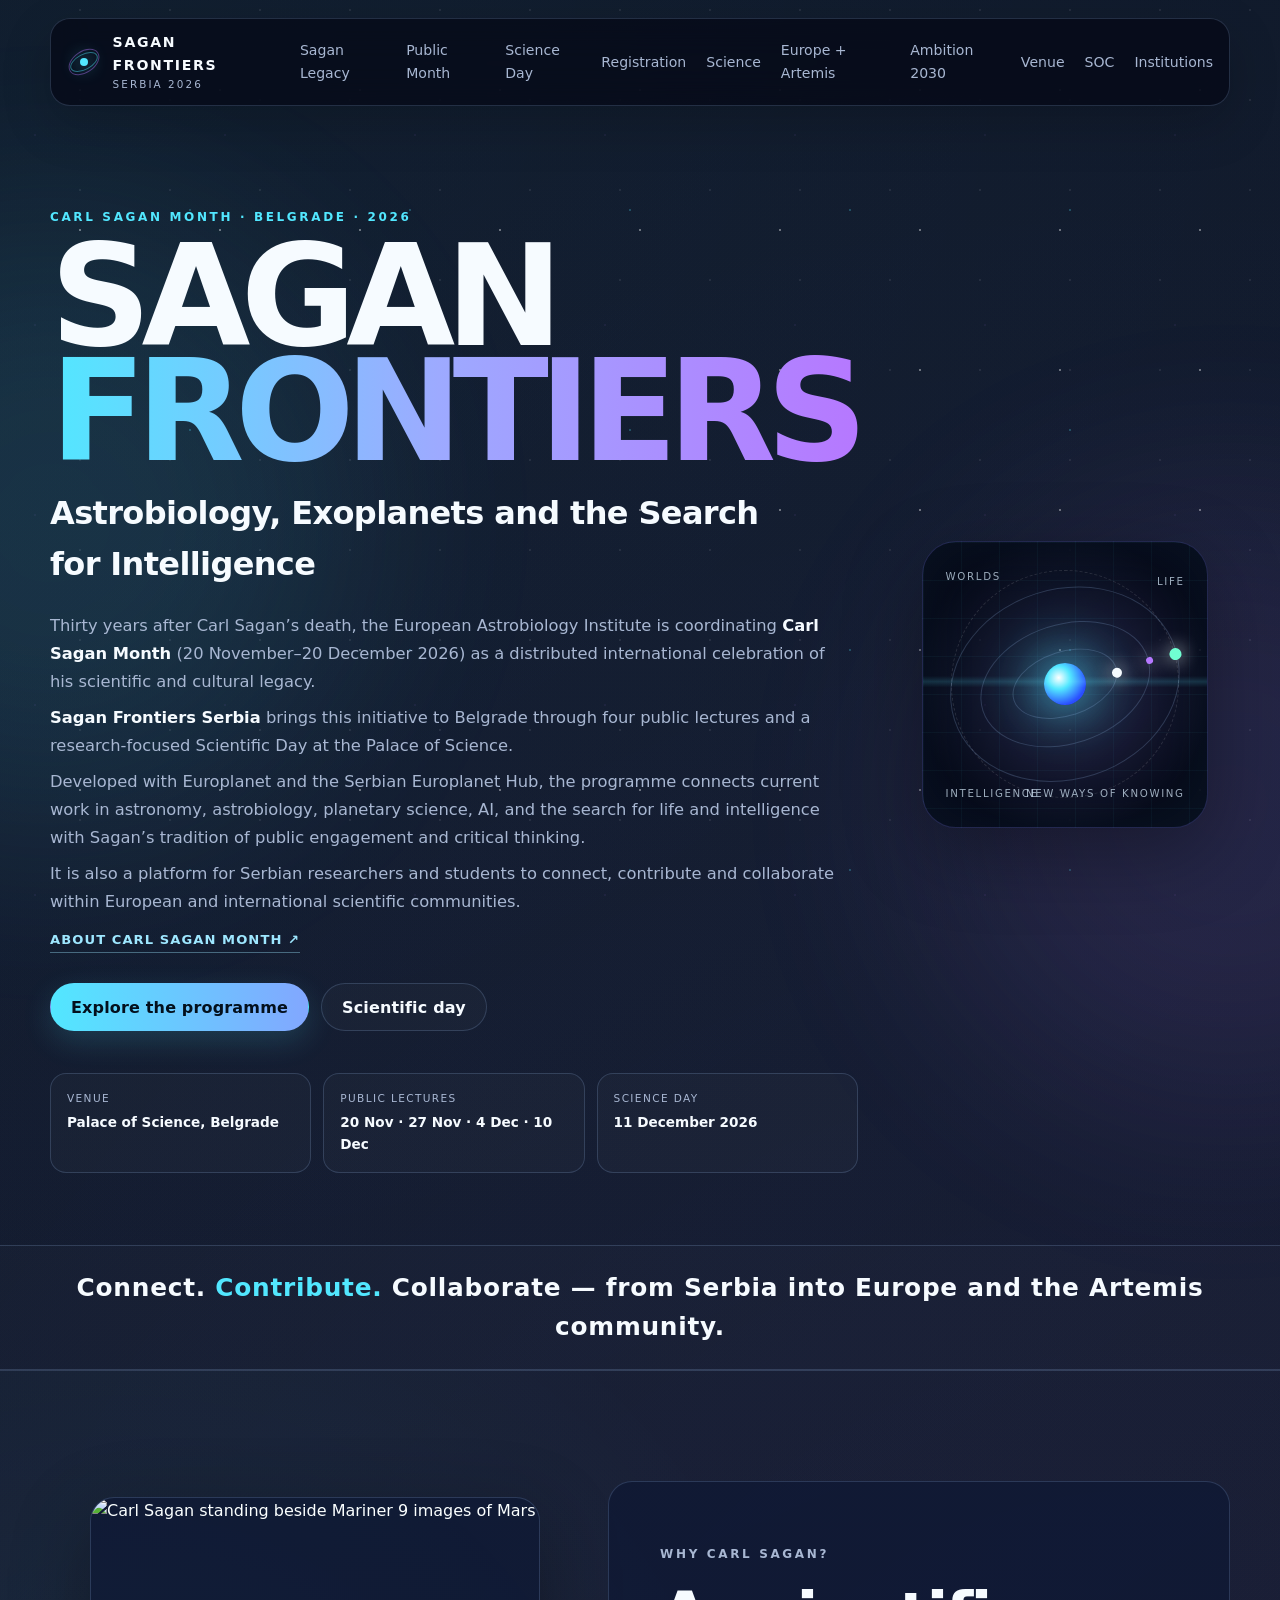
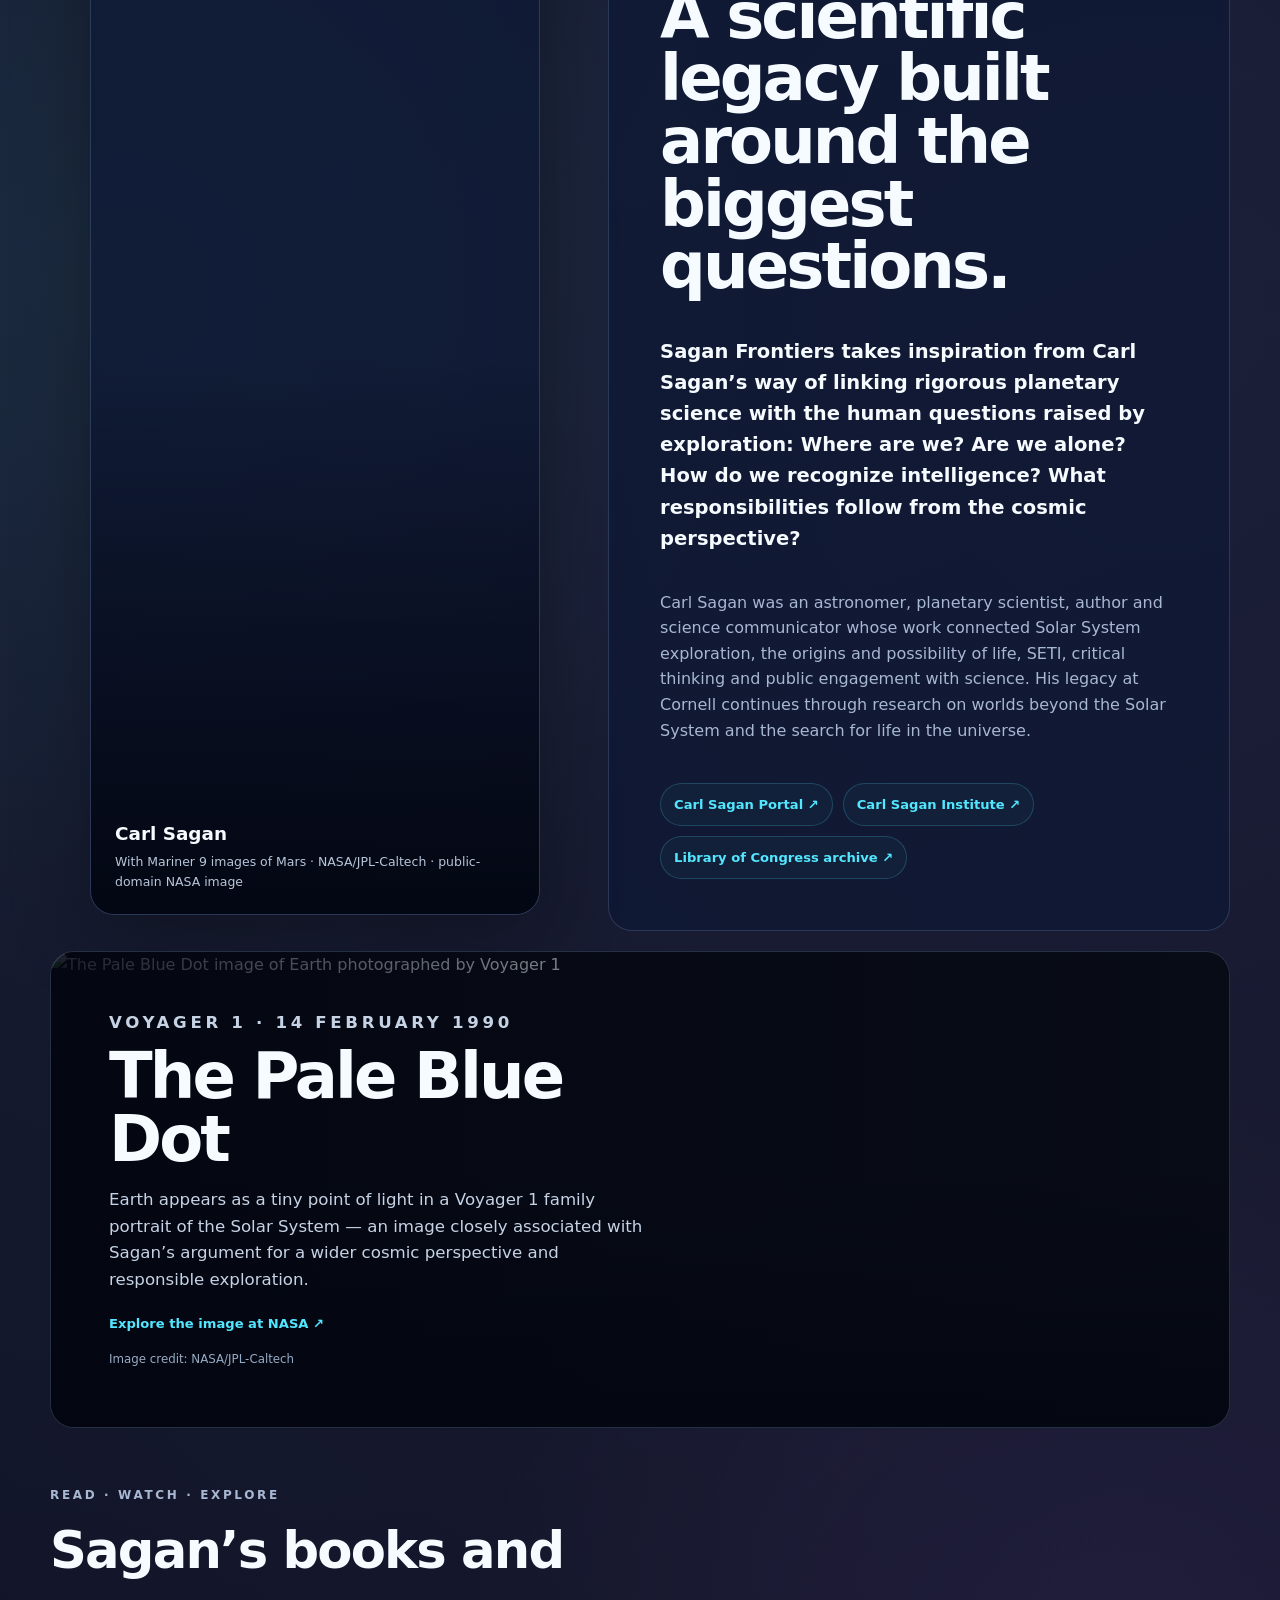
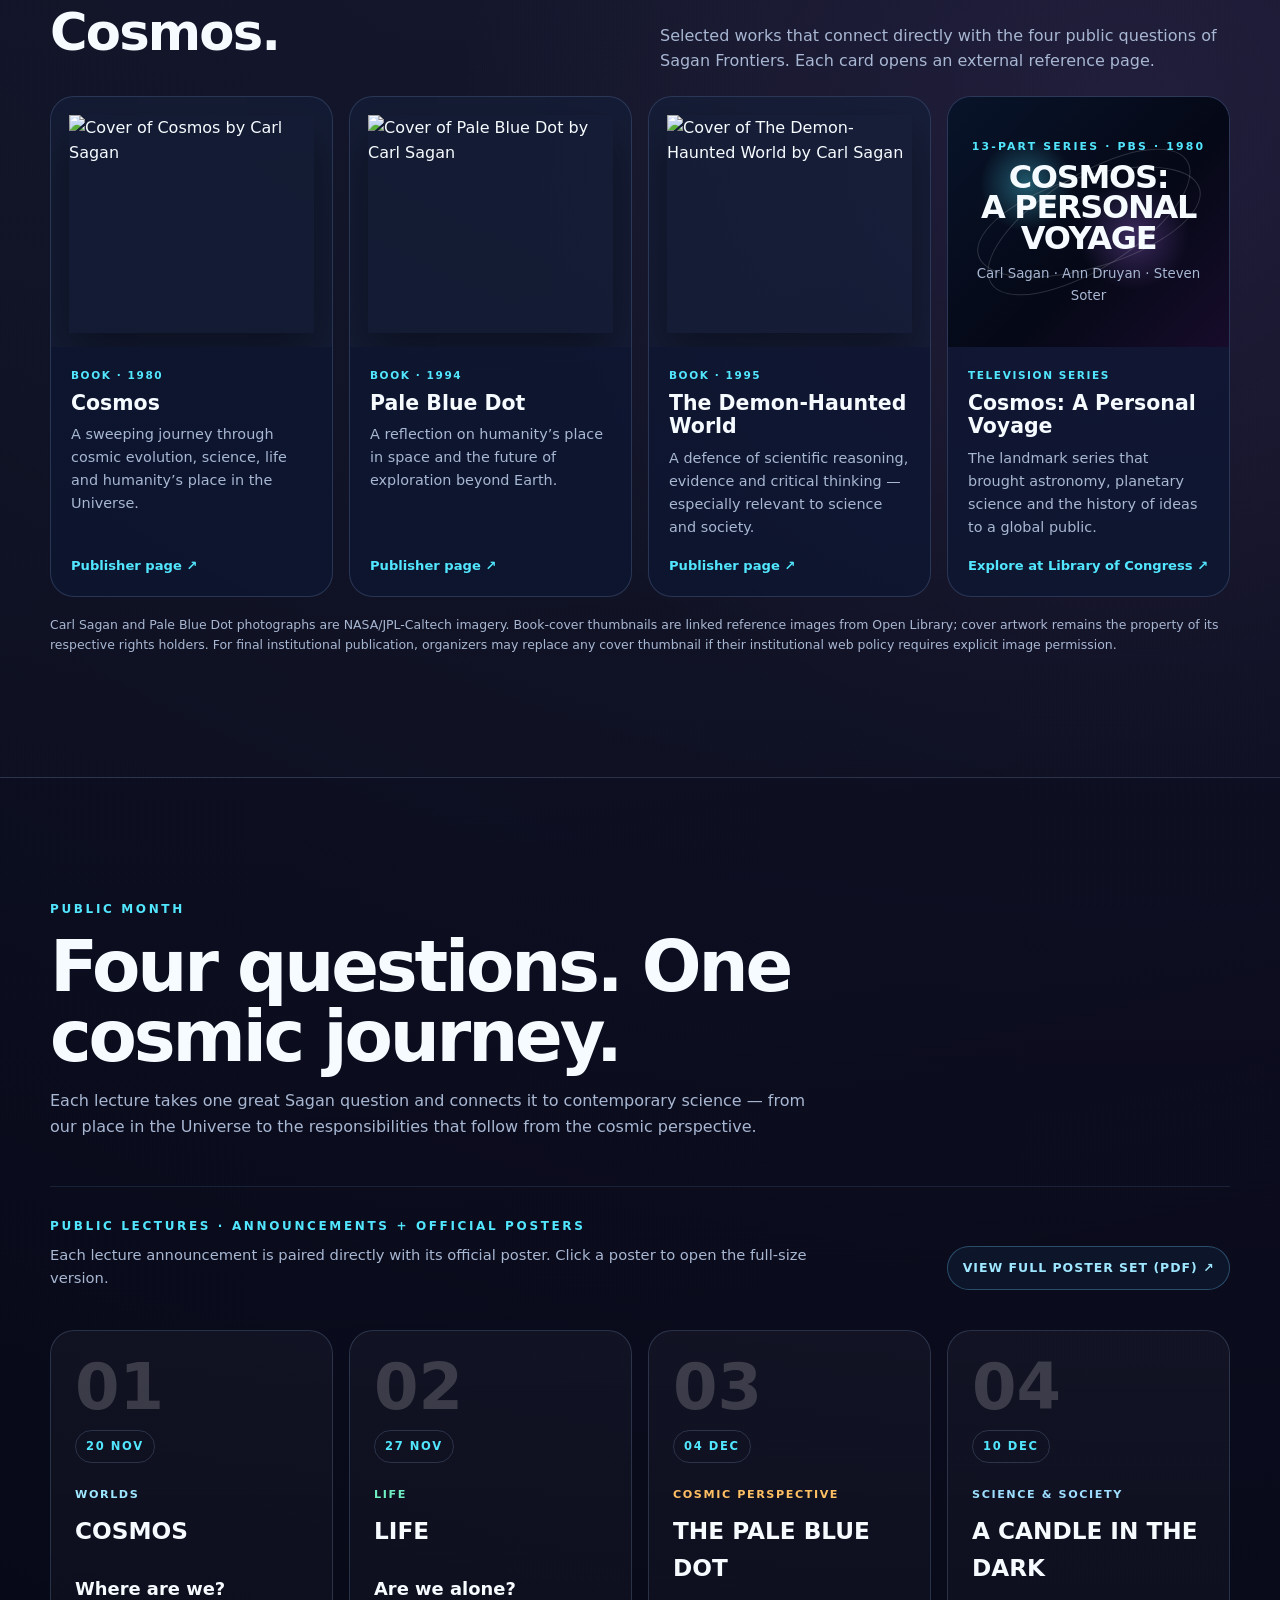
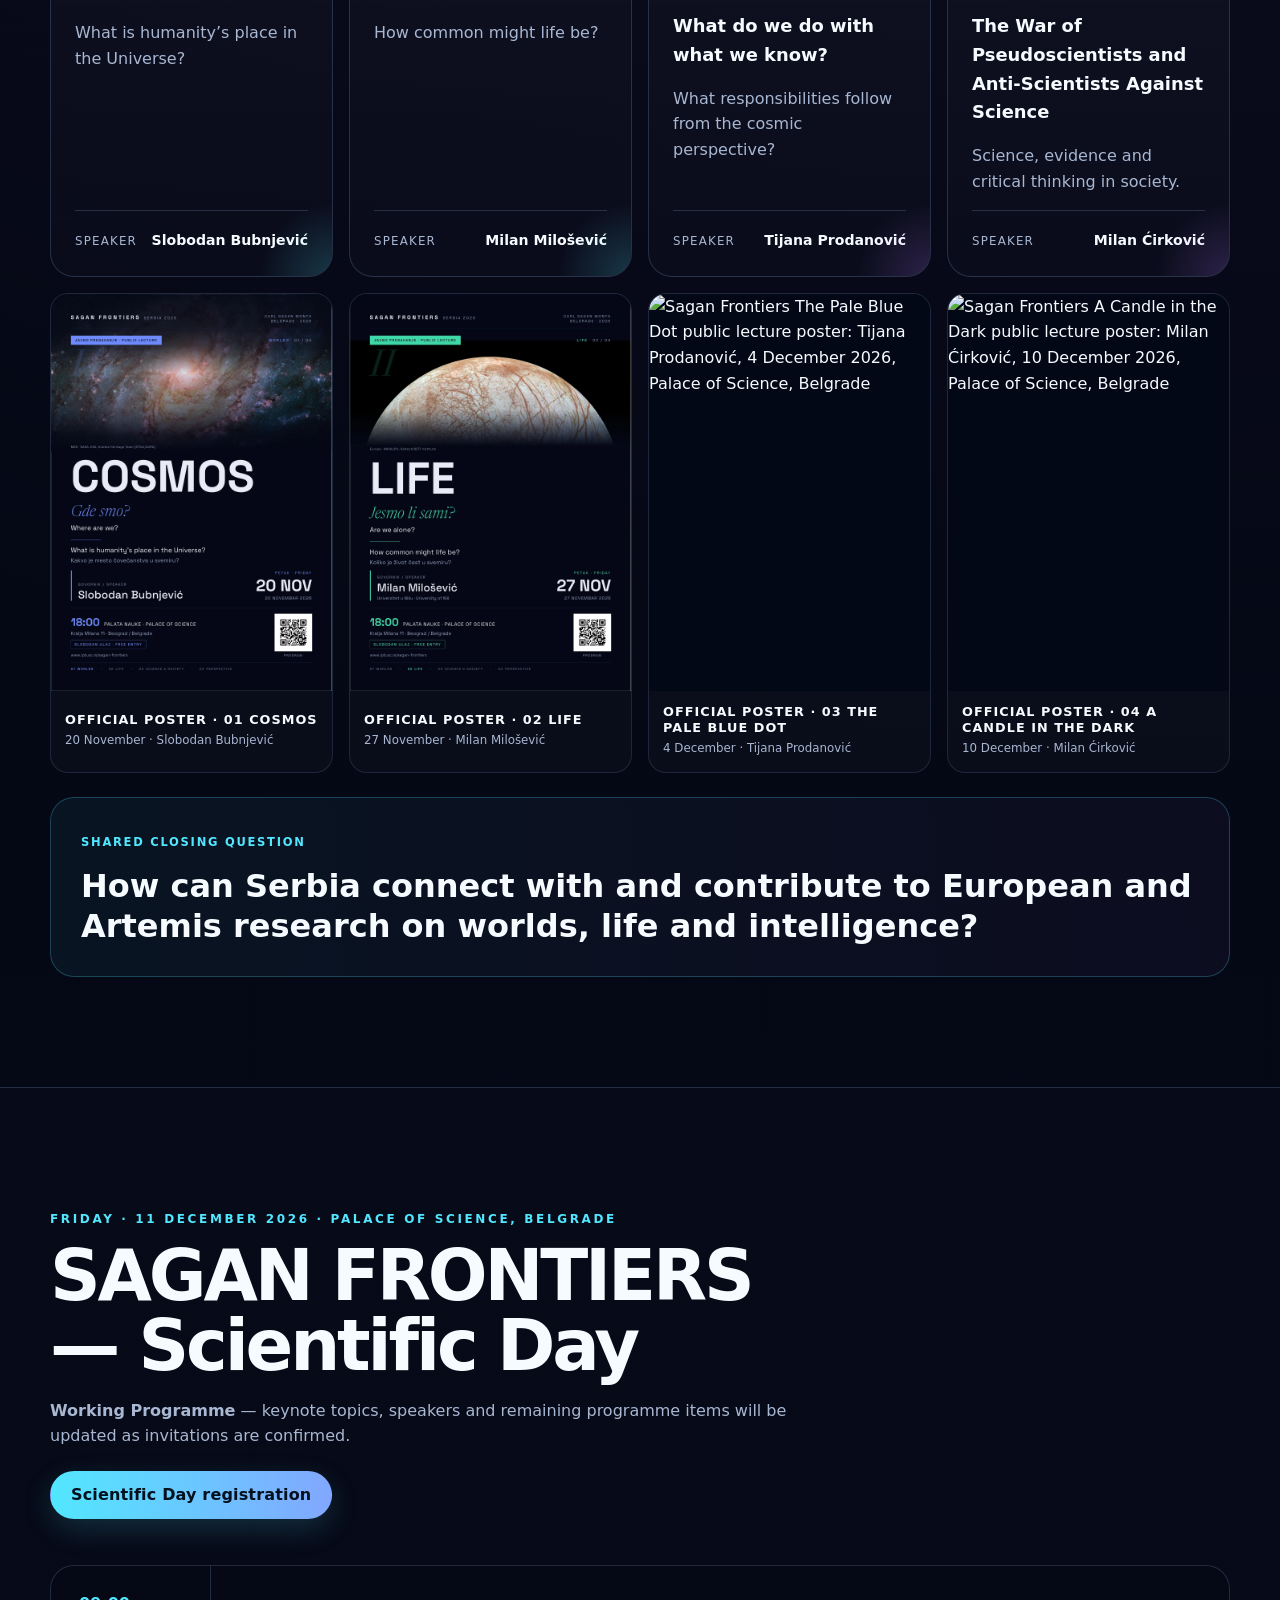
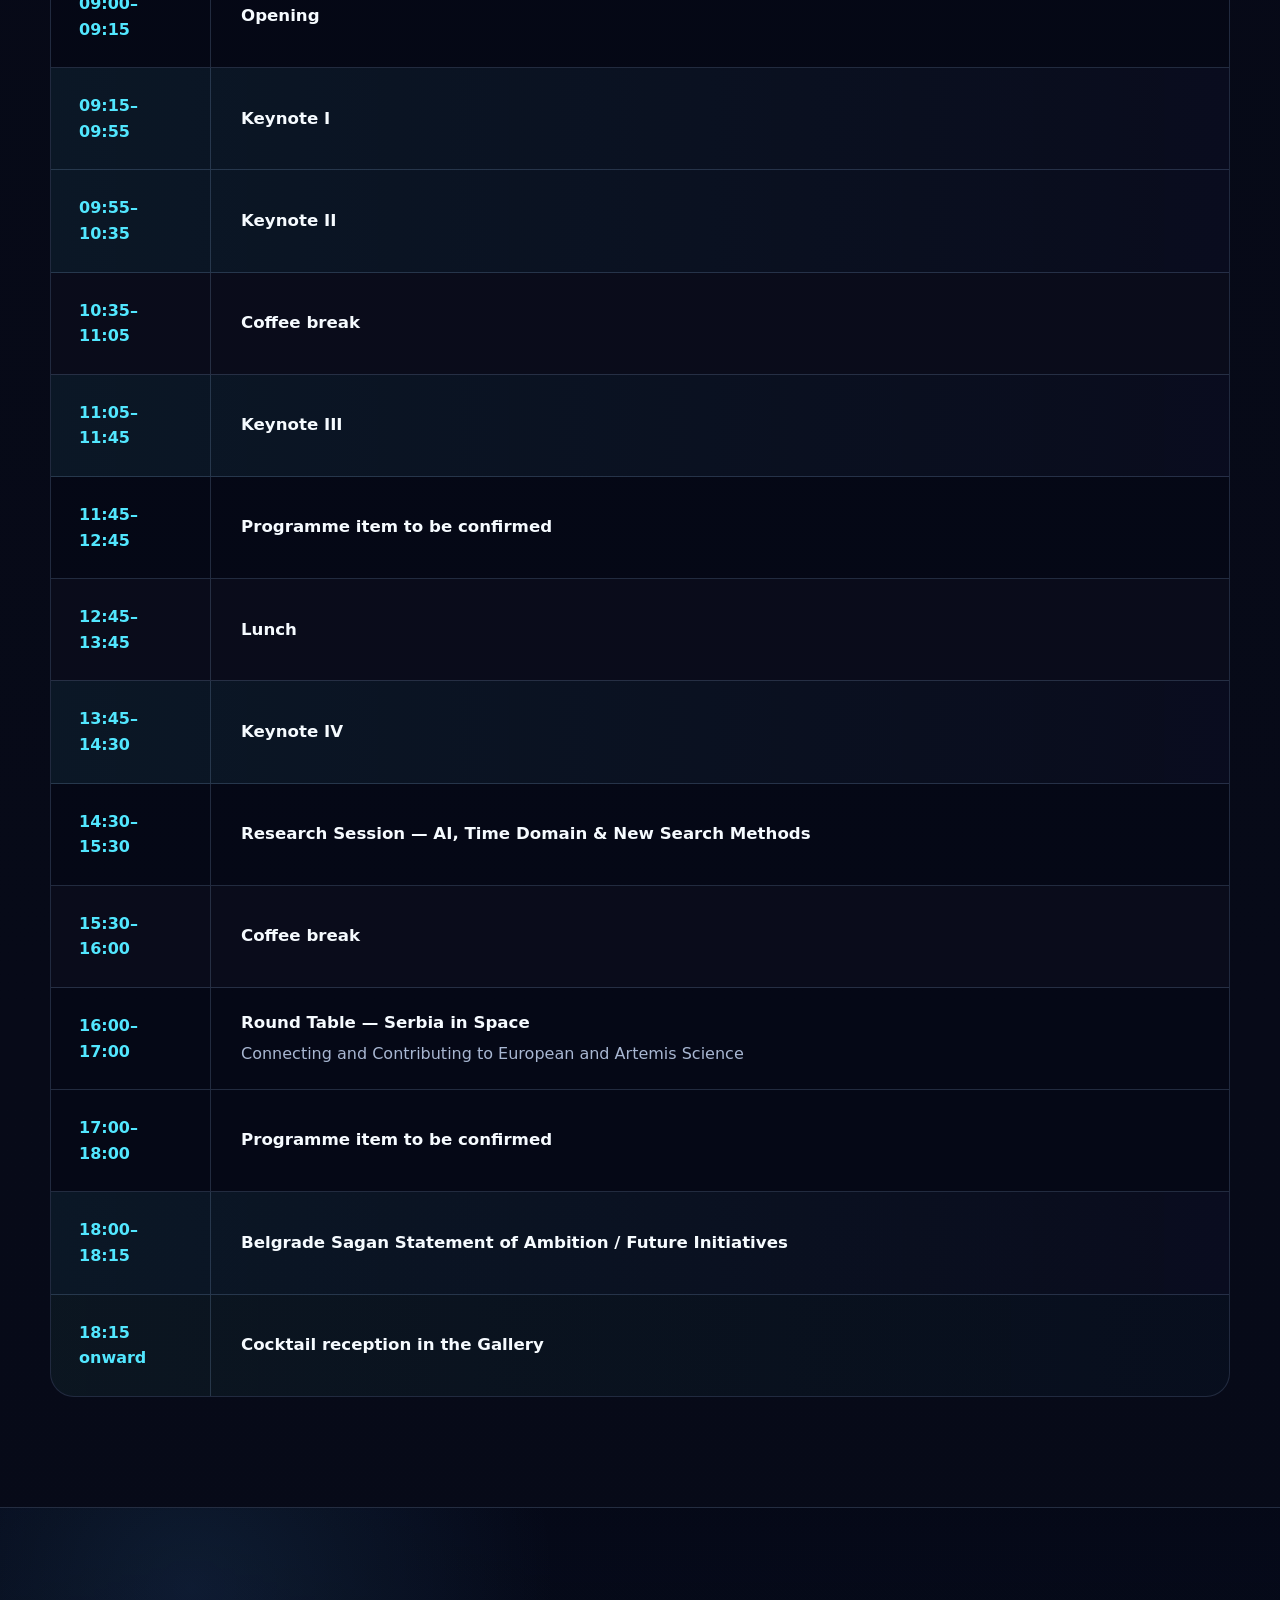
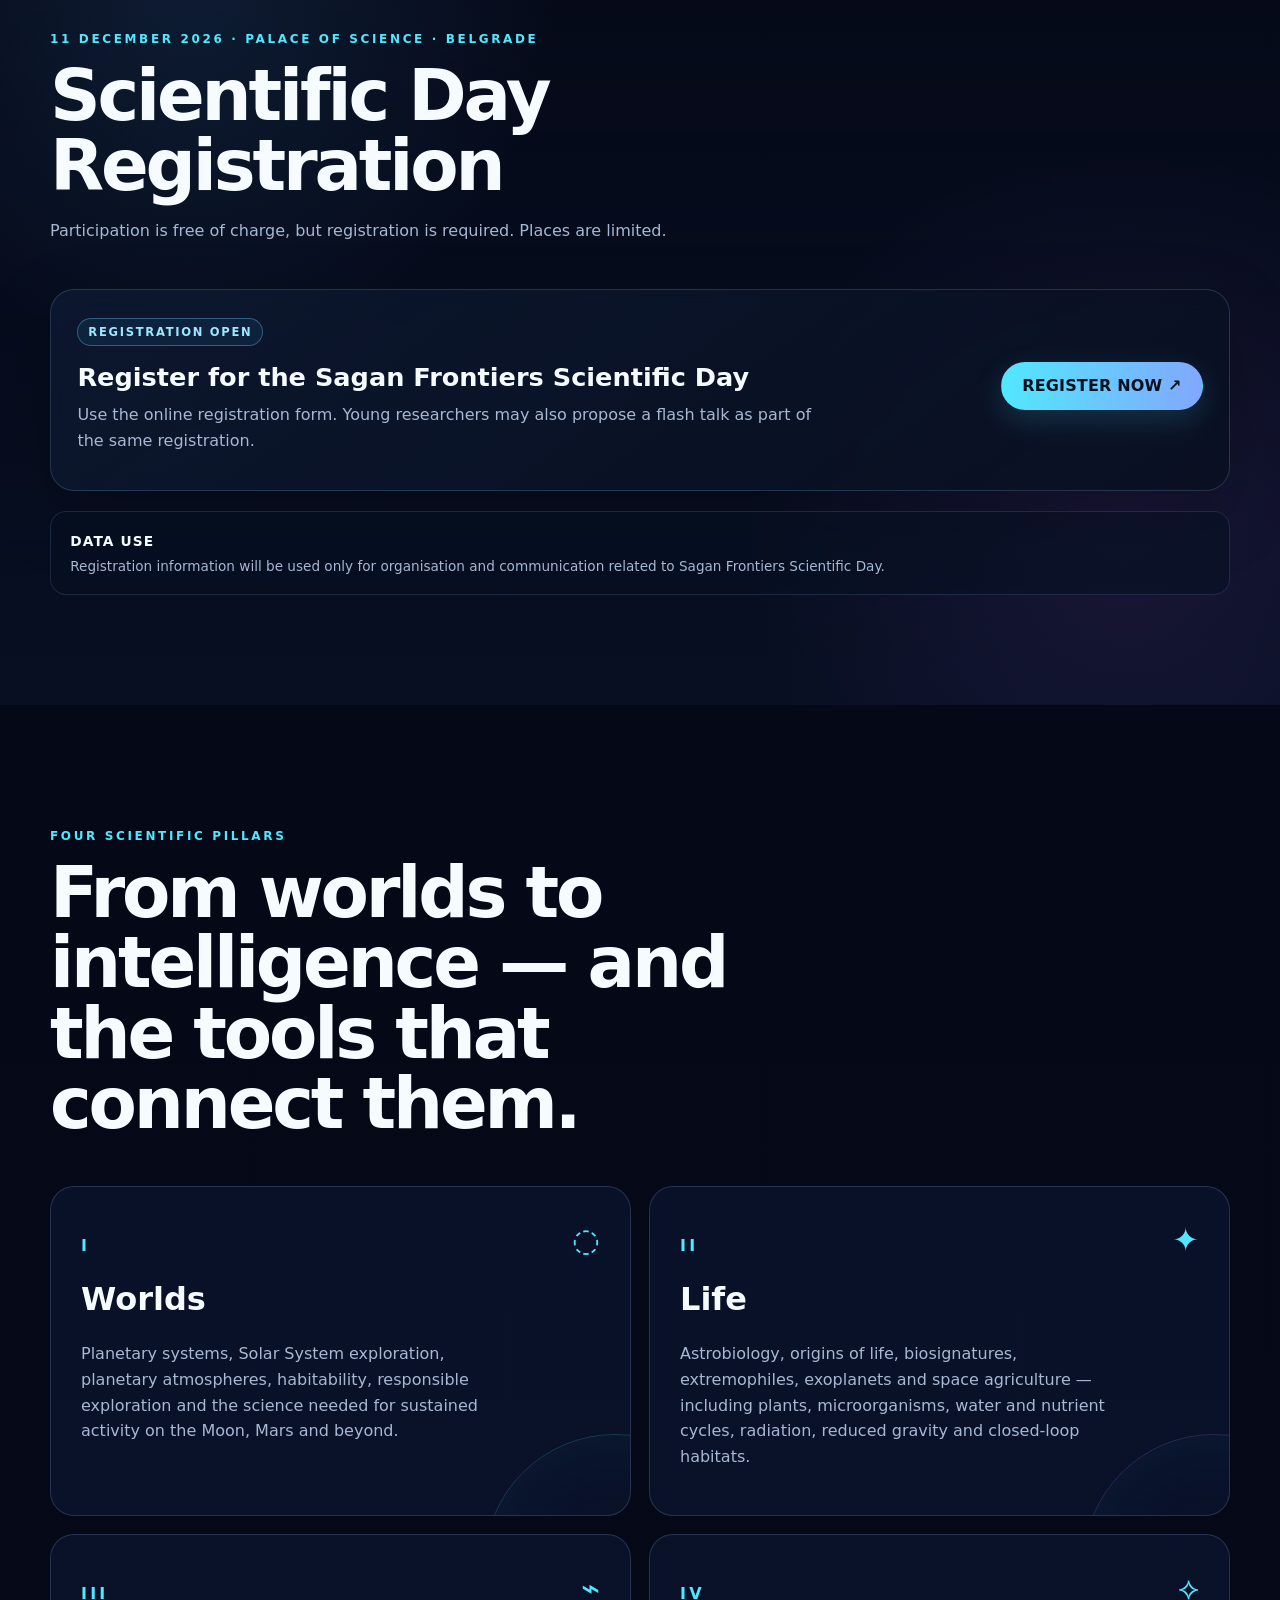
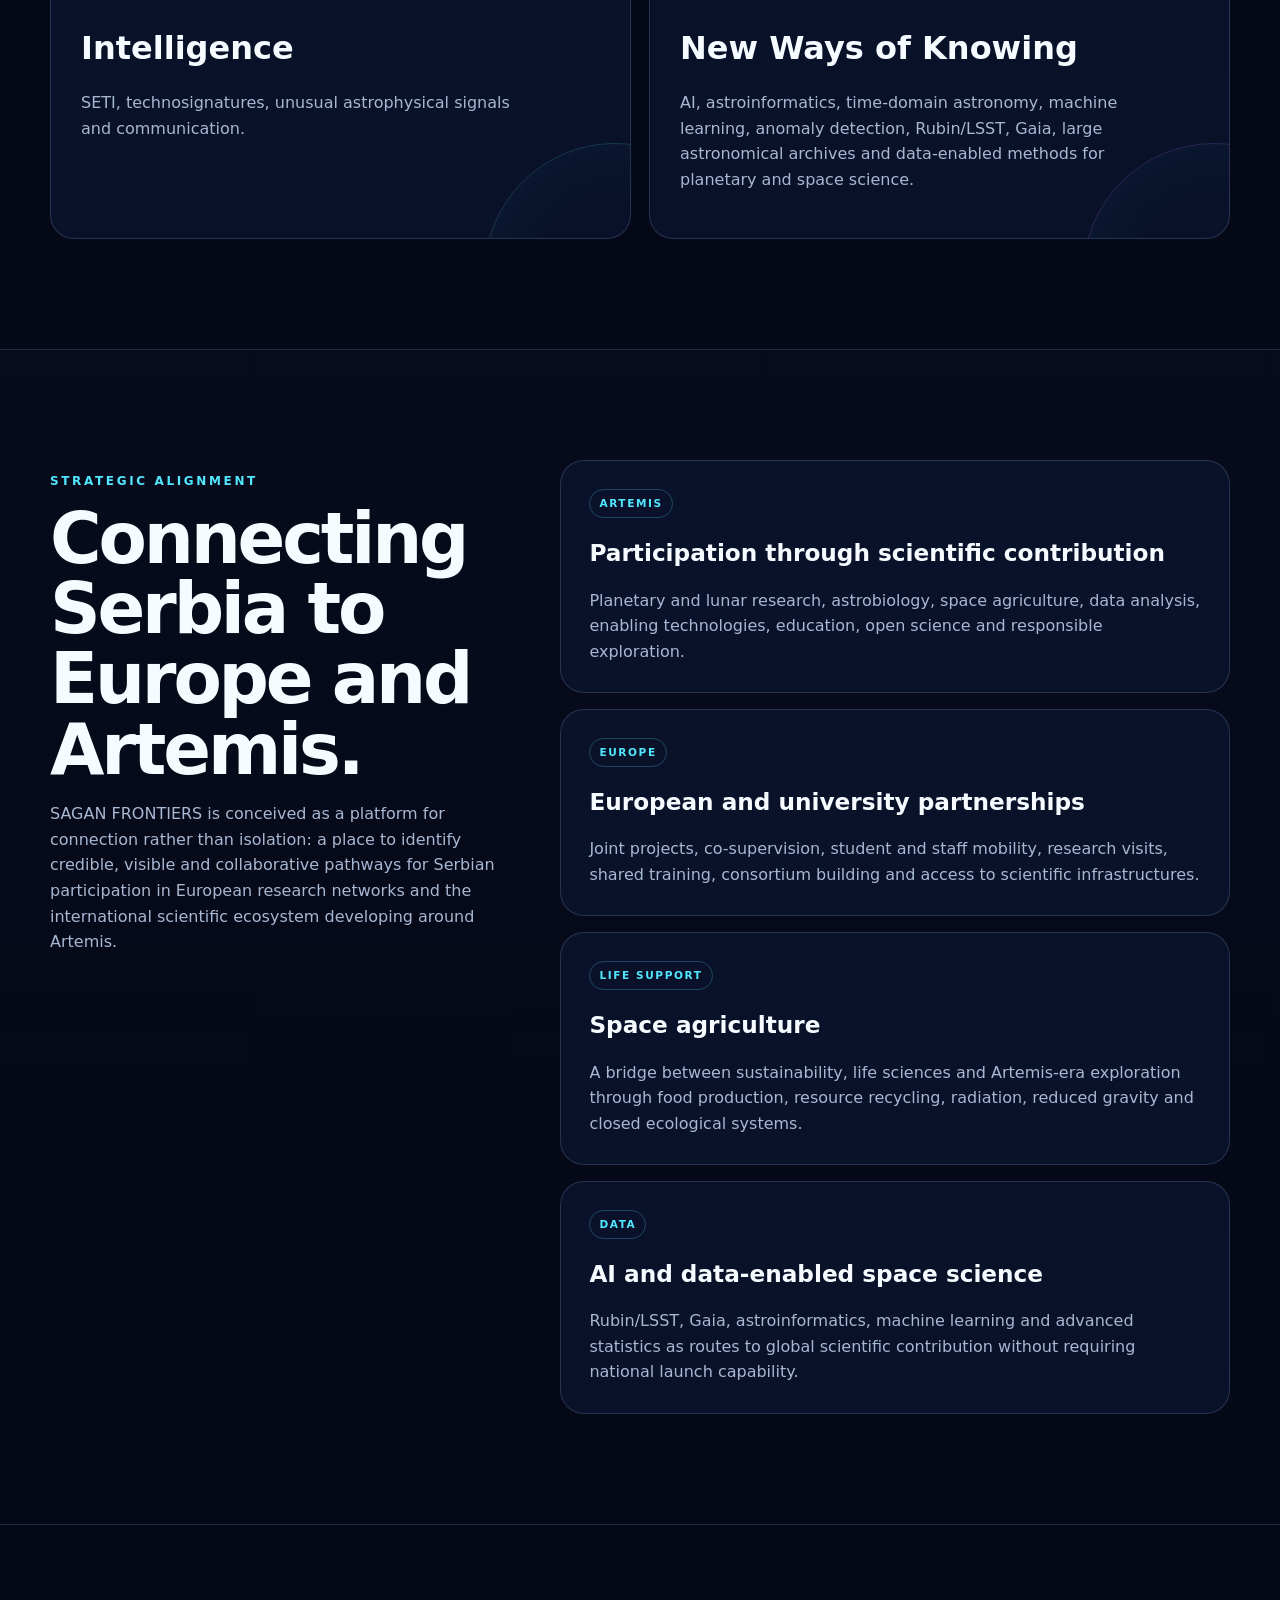
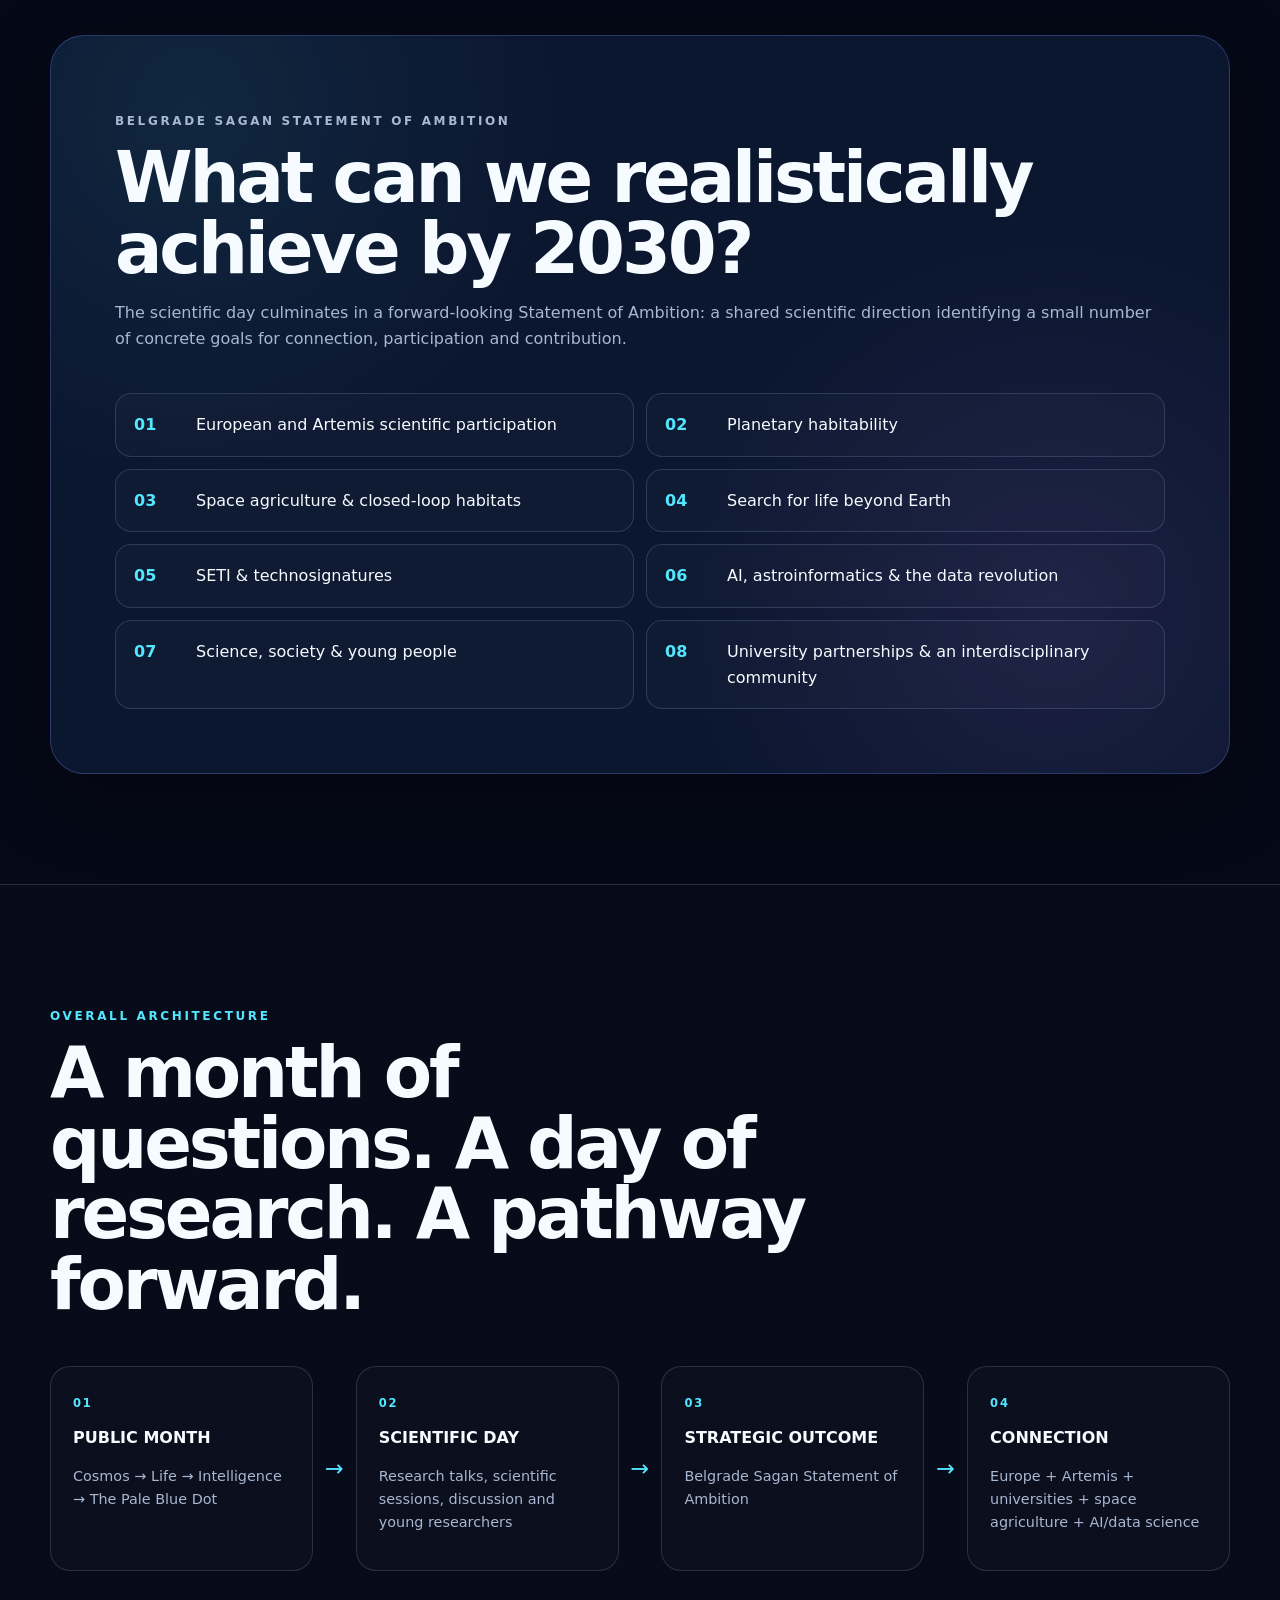
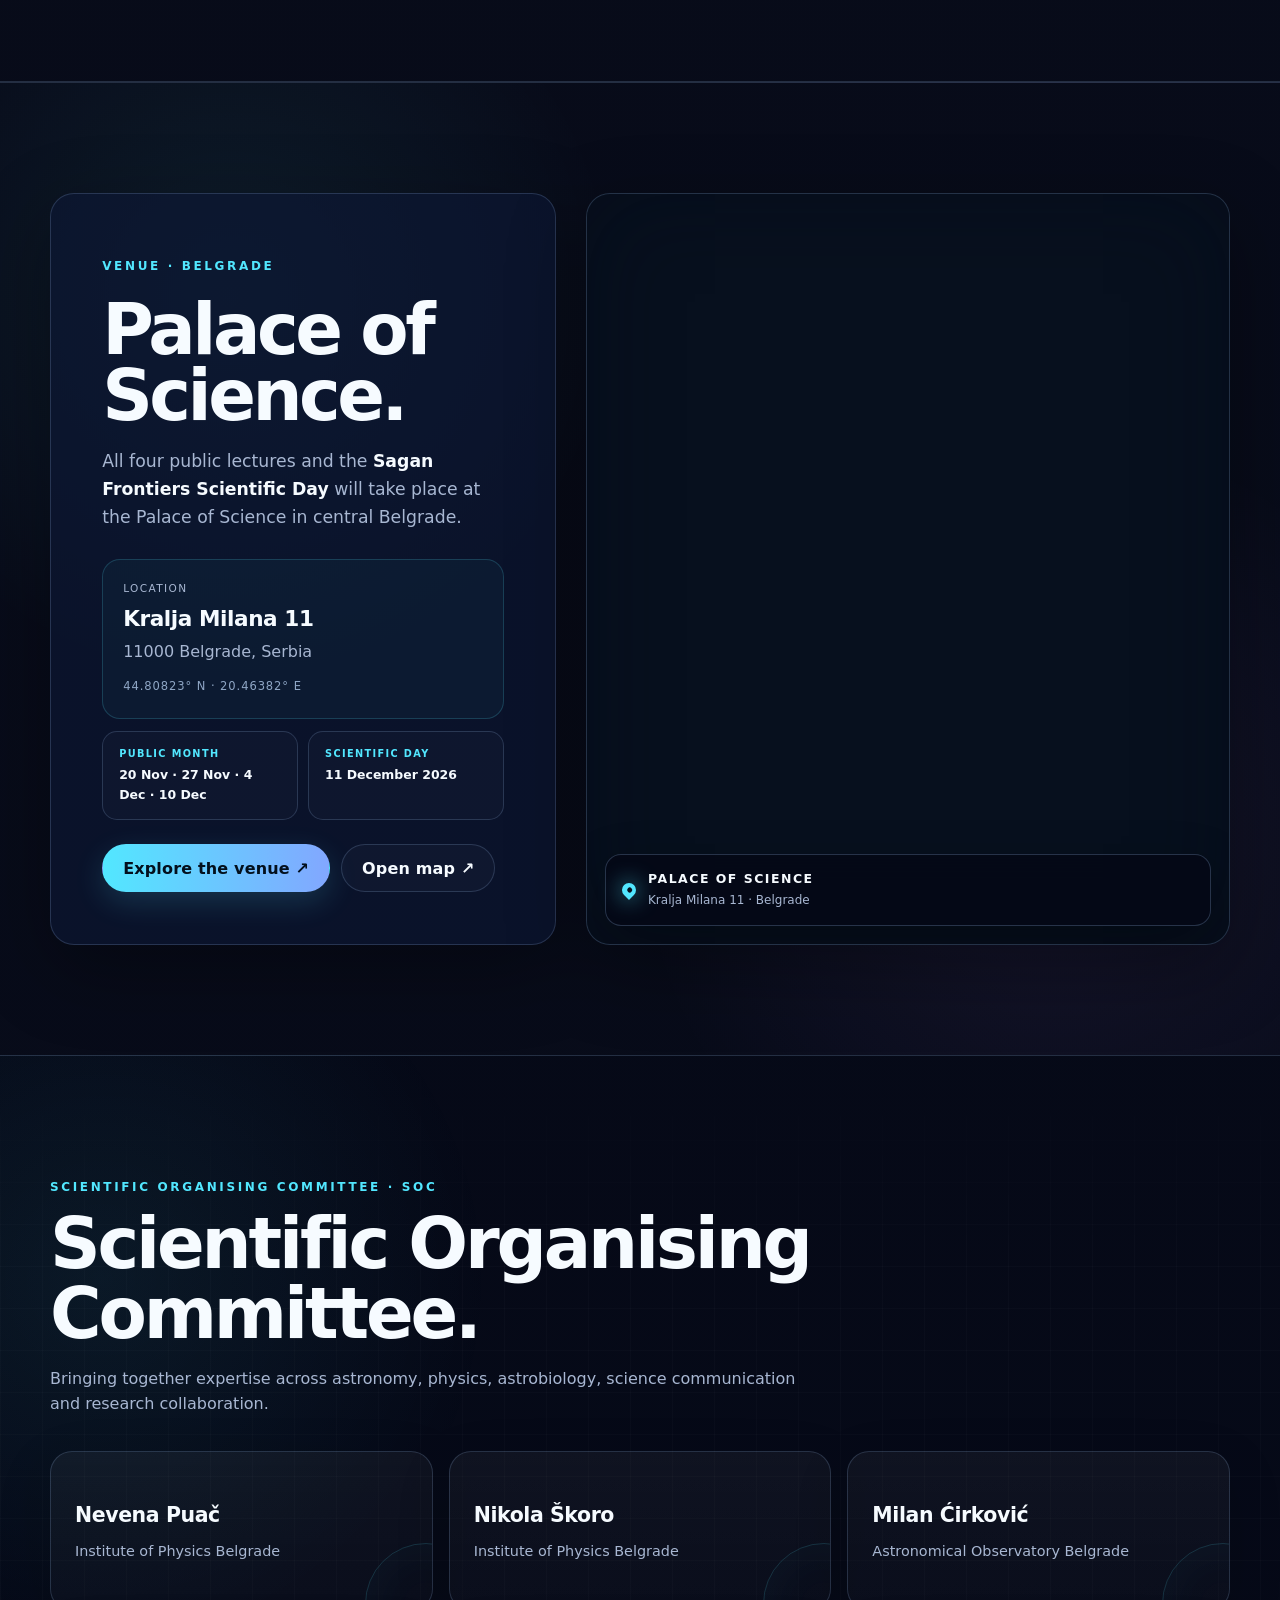
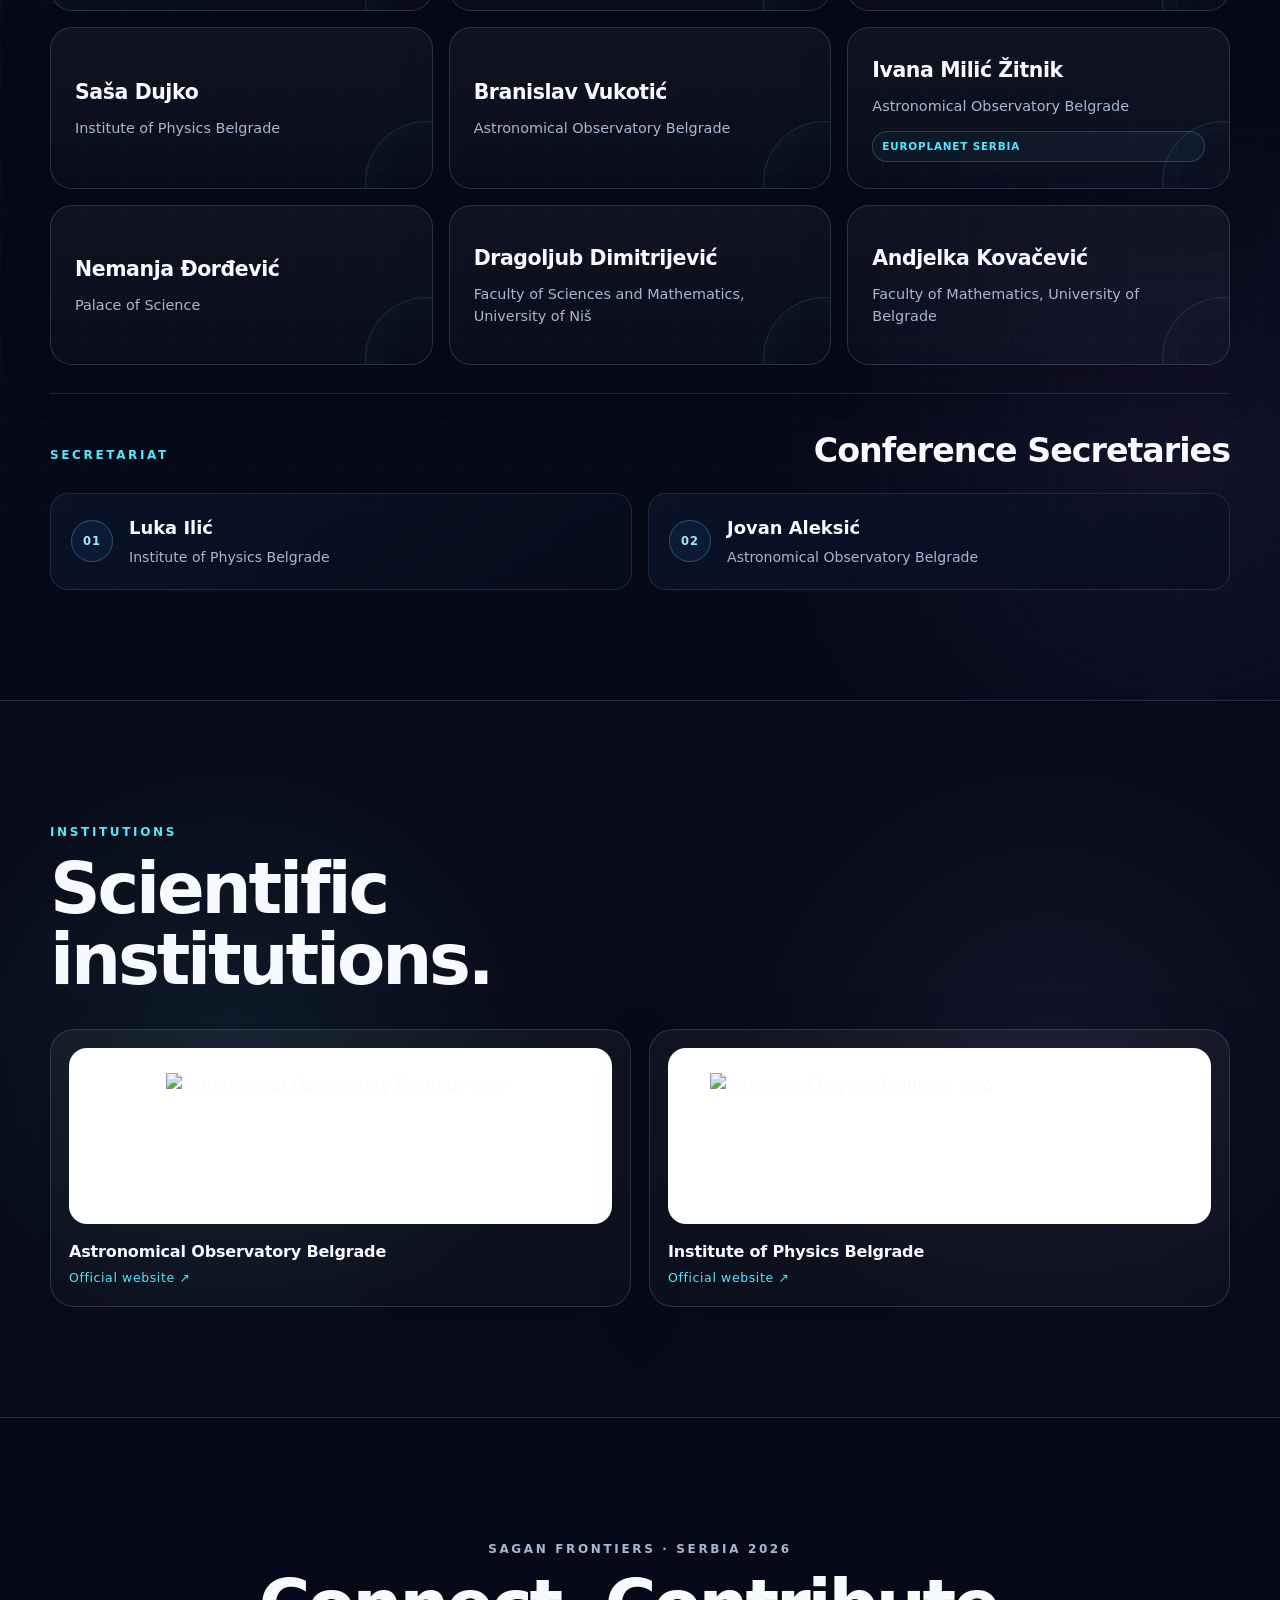
==== index.html @ aca78088 "Add files via upload" ====
<!DOCTYPE html>
<html lang="en">
<head>
  <meta charset="UTF-8" />
  <meta name="viewport" content="width=device-width, initial-scale=1.0" />
  <meta name="description" content="Sagan Frontiers — Serbia 2026. Astrobiology, Exoplanets and the Search for Intelligence. Public lecture series and scientific forum in Belgrade." />
  <meta name="theme-color" content="#050816" />
  <title>Sagan Frontiers | Serbia 2026</title>
  <link rel="stylesheet" href="styles.css">
</head>
<body>
  <div class="starfield" aria-hidden="true"></div>
  <div class="aurora aurora-a" aria-hidden="true"></div>
  <div class="aurora aurora-b" aria-hidden="true"></div>

  <header class="site-header" id="top">
    <a class="brand" href="#top" aria-label="Sagan Frontiers home">
      <span class="brand-mark" aria-hidden="true">
        <span class="orbit orbit-1"></span>
        <span class="orbit orbit-2"></span>
        <span class="planet"></span>
      </span>
      <span>
        <strong>SAGAN FRONTIERS</strong>
        <small>SERBIA 2026</small>
      </span>
    </a>

    <button class="nav-toggle" aria-expanded="false" aria-controls="site-nav" aria-label="Toggle navigation">
      <span></span><span></span><span></span>
    </button>

    <nav class="site-nav" id="site-nav" aria-label="Primary navigation">
      <a href="#legacy">Sagan Legacy</a>
      <a href="#programme">Public Month</a>
      <a href="#science-day">Science Day</a>
      <a href="#registration">Registration</a>
      <a href="#pillars">Science</a>
      <a href="#alignment">Europe + Artemis</a>
      <a href="#statement">Ambition 2030</a>
      <a href="#venue">Venue</a>
      <a href="#soc">SOC</a>
      <a href="#institutions">Institutions</a>
    </nav>
  </header>

  <main>
    <section class="hero section-shell">
      <div class="hero-copy reveal">
        <p class="eyebrow">CARL SAGAN MONTH · BELGRADE · 2026</p>
        <h1>
          <span>SAGAN</span>
          <span class="gradient-text">FRONTIERS</span>
        </h1>
        <p class="hero-subtitle">Astrobiology, Exoplanets and the Search for Intelligence</p>
        <div class="hero-intro hero-intro-expanded">
          <p>Thirty years after Carl Sagan’s death, the European Astrobiology Institute is coordinating <strong>Carl Sagan Month</strong> (20 November–20 December 2026) as a distributed international celebration of his scientific and cultural legacy.</p>
          <p><strong>Sagan Frontiers Serbia</strong> brings this initiative to Belgrade through four public lectures and a research-focused Scientific Day at the Palace of Science.</p>
          <p>Developed with Europlanet and the Serbian Europlanet Hub, the programme connects current work in astronomy, astrobiology, planetary science, AI, and the search for life and intelligence with Sagan’s tradition of public engagement and critical thinking.</p>
          <p>It is also a platform for Serbian researchers and students to connect, contribute and collaborate within European and international scientific communities.</p>
          <a class="hero-context-link" href="https://astrobiology.com/2026/07/07/carl-sagan-month-call-for-participation/" target="_blank" rel="noopener noreferrer">About Carl Sagan Month ↗</a>
        </div>

        <div class="hero-actions">
          <a class="button button-primary" href="#programme">Explore the programme</a>
          <a class="button button-secondary" href="#science-day">Scientific day</a>
        </div>

        <div class="hero-meta" aria-label="Event details">
          <div><span class="meta-label">Venue</span><strong><a href="#venue">Palace of Science, Belgrade</a></strong></div>
          <div><span class="meta-label">Public lectures</span><strong>20 Nov · 27 Nov · 4 Dec · 10 Dec</strong></div>
          <div><span class="meta-label">Science Day</span><strong>11 December 2026</strong></div>
        </div>
      </div>

      <div class="hero-visual reveal" aria-hidden="true">
        <div class="cosmos-card">
          <div class="sun"></div>
          <div class="system-orbit orbit-a"><span class="orbiter orbiter-a"></span></div>
          <div class="system-orbit orbit-b"><span class="orbiter orbiter-b"></span></div>
          <div class="system-orbit orbit-c"><span class="orbiter orbiter-c"></span></div>
          <div class="scanline"></div>
          <div class="cosmos-data data-a">WORLDS</div>
          <div class="cosmos-data data-b">LIFE</div>
          <div class="cosmos-data data-c">INTELLIGENCE</div>
          <div class="cosmos-data data-d">NEW WAYS OF KNOWING</div>
        </div>
      </div>
    </section>

    <section class="manifesto-band" aria-label="Core message">
      <p>Connect. <span>Contribute.</span> Collaborate — from Serbia into Europe and the Artemis community.</p>
    </section>



    <section class="legacy section" id="legacy" aria-labelledby="legacy-title">
      <div class="section-shell">
        <div class="legacy-intro">
          <figure class="sagan-portrait-card reveal">
            <img src="https://upload.wikimedia.org/wikipedia/commons/7/7a/P-13734B_Carl_Sagan.jpg" alt="Carl Sagan standing beside Mariner 9 images of Mars" loading="lazy" />
            <figcaption class="portrait-caption">
              <strong>Carl Sagan</strong>
              <span>With Mariner 9 images of Mars · NASA/JPL-Caltech · public-domain NASA image</span>
            </figcaption>
          </figure>

          <div class="legacy-copy-card reveal">
            <p class="eyebrow">WHY CARL SAGAN?</p>
            <h2 id="legacy-title">A scientific legacy built around the biggest questions.</h2>
            <p class="legacy-lead">Sagan Frontiers takes inspiration from Carl Sagan’s way of linking rigorous planetary science with the human questions raised by exploration: Where are we? Are we alone? How do we recognize intelligence? What responsibilities follow from the cosmic perspective?</p>
            <p>Carl Sagan was an astronomer, planetary scientist, author and science communicator whose work connected Solar System exploration, the origins and possibility of life, SETI, critical thinking and public engagement with science. His legacy at Cornell continues through research on worlds beyond the Solar System and the search for life in the universe.</p>
            <div class="legacy-links" aria-label="Carl Sagan resources">
              <a href="https://carlsagan.com/" target="_blank" rel="noopener noreferrer">Carl Sagan Portal ↗</a>
              <a href="https://carlsaganinstitute.cornell.edu/" target="_blank" rel="noopener noreferrer">Carl Sagan Institute ↗</a>
              <a href="https://findingaids.loc.gov/repositories/19/resources/5583" target="_blank" rel="noopener noreferrer">Library of Congress archive ↗</a>
            </div>
          </div>
        </div>

        <a class="pbd-card reveal" href="https://science.nasa.gov/mission/voyager/voyager-1s-pale-blue-dot/" target="_blank" rel="noopener noreferrer" aria-label="Explore NASA's Pale Blue Dot page">
          <img src="https://assets.science.nasa.gov/dynamicimage/assets/science/psd/photojournal/pia/pia23/pia23645/PIA23645.jpg?crop=faces%2Cfocalpoint&amp;fit=clip&amp;h=1400&amp;w=1600" alt="The Pale Blue Dot image of Earth photographed by Voyager 1" loading="lazy" />
          <div class="pbd-content">
            <p class="eyebrow">VOYAGER 1 · 14 FEBRUARY 1990</p>
            <h3>The Pale Blue Dot</h3>
            <p>Earth appears as a tiny point of light in a Voyager 1 family portrait of the Solar System — an image closely associated with Sagan’s argument for a wider cosmic perspective and responsible exploration.</p>
            <span class="card-link">Explore the image at NASA ↗</span>
            <span class="pbd-credit">Image credit: NASA/JPL-Caltech</span>
          </div>
        </a>

        <div class="legacy-library">
          <div class="legacy-library-head reveal">
            <div>
              <p class="eyebrow">READ · WATCH · EXPLORE</p>
              <h3>Sagan’s books and Cosmos.</h3>
            </div>
            <p>Selected works that connect directly with the four public questions of Sagan Frontiers. Each card opens an external reference page.</p>
          </div>

          <div class="resource-grid">
            <article class="resource-card reveal">
              <div class="book-art"><img src="https://covers.openlibrary.org/b/isbn/9780345539434-L.jpg" alt="Cover of Cosmos by Carl Sagan" loading="lazy" /></div>
              <div class="resource-body">
                <span class="resource-type">BOOK · 1980</span>
                <h4>Cosmos</h4>
                <p>A sweeping journey through cosmic evolution, science, life and humanity’s place in the Universe.</p>
                <a class="card-link" href="https://www.penguinrandomhouse.com/books/159730/cosmos-by-carl-sagan/9780307800985/" target="_blank" rel="noopener noreferrer">Publisher page ↗</a>
              </div>
            </article>

            <article class="resource-card reveal">
              <div class="book-art"><img src="https://covers.openlibrary.org/b/isbn/9780345376596-L.jpg" alt="Cover of Pale Blue Dot by Carl Sagan" loading="lazy" /></div>
              <div class="resource-body">
                <span class="resource-type">BOOK · 1994</span>
                <h4>Pale Blue Dot</h4>
                <p>A reflection on humanity’s place in space and the future of exploration beyond Earth.</p>
                <a class="card-link" href="https://www.penguinrandomhouse.com/books/159735/pale-blue-dot-by-carl-sagan/" target="_blank" rel="noopener noreferrer">Publisher page ↗</a>
              </div>
            </article>

            <article class="resource-card reveal">
              <div class="book-art"><img src="https://covers.openlibrary.org/b/isbn/9780345409461-L.jpg" alt="Cover of The Demon-Haunted World by Carl Sagan" loading="lazy" /></div>
              <div class="resource-body">
                <span class="resource-type">BOOK · 1995</span>
                <h4>The Demon-Haunted World</h4>
                <p>A defence of scientific reasoning, evidence and critical thinking — especially relevant to science and society.</p>
                <a class="card-link" href="https://www.penguinrandomhouse.com/books/159731/the-demon-haunted-world-by-carl-sagan/" target="_blank" rel="noopener noreferrer">Publisher page ↗</a>
              </div>
            </article>

            <article class="resource-card reveal">
              <div class="series-art" aria-hidden="true">
                <div class="series-title">
                  <span>13-PART SERIES · PBS · 1980</span>
                  <strong>COSMOS:<br>A PERSONAL VOYAGE</strong>
                  <small>Carl Sagan · Ann Druyan · Steven Soter</small>
                </div>
              </div>
              <div class="resource-body">
                <span class="resource-type">TELEVISION SERIES</span>
                <h4>Cosmos: A Personal Voyage</h4>
                <p>The landmark series that brought astronomy, planetary science and the history of ideas to a global public.</p>
                <a class="card-link" href="https://www.loc.gov/item/cosmos000052/" target="_blank" rel="noopener noreferrer">Explore at Library of Congress ↗</a>
              </div>
            </article>
          </div>

          <p class="rights-note reveal">Carl Sagan and Pale Blue Dot photographs are NASA/JPL-Caltech imagery. Book-cover thumbnails are linked reference images from Open Library; cover artwork remains the property of its respective rights holders. For final institutional publication, organizers may replace any cover thumbnail if their institutional web policy requires explicit image permission.</p>
        </div>
      </div>
    </section>


    <section class="section-shell section" id="programme">
      <div class="section-heading reveal">
        <p class="eyebrow">PUBLIC MONTH</p>
        <h2>Four questions. One cosmic journey.</h2>
        <p>Each lecture takes one great Sagan question and connects it to contemporary science — from our place in the Universe to the responsibilities that follow from the cosmic perspective.</p>
      </div>

      <div class="public-lecture-pairing-head reveal">
        <div>
          <p class="eyebrow">PUBLIC LECTURES · ANNOUNCEMENTS + OFFICIAL POSTERS</p>
          <p>Each lecture announcement is paired directly with its official poster. Click a poster to open the full-size version.</p>
        </div>
        <a class="poster-download" href="assets/posters/Sagan_Frontiers_Public_Lectures_2026.pdf" target="_blank" rel="noopener noreferrer">View full poster set (PDF) ↗</a>
      </div>

      <div class="public-lecture-rows" aria-label="Public lecture announcements and official posters">
        <div class="lecture-announcement-row" aria-label="Public lecture announcements">
          <article class="lecture-card reveal">
            <span class="lecture-no">01</span>
            <p class="date-chip">20 NOV</p>
            <p class="lecture-track">WORLDS</p>
            <h3>COSMOS</h3>
            <p class="question">Where are we?</p>
            <p>What is humanity’s place in the Universe?</p>
            <div class="card-footer"><span>Speaker</span><strong>Slobodan Bubnjević</strong></div>
          </article>

          <article class="lecture-card reveal">
            <span class="lecture-no">02</span>
            <p class="date-chip">27 NOV</p>
            <p class="lecture-track">LIFE</p>
            <h3>LIFE</h3>
            <p class="question">Are we alone?</p>
            <p>How common might life be?</p>
            <div class="card-footer"><span>Speaker</span><strong>Milan Milošević</strong></div>
          </article>

          <article class="lecture-card reveal">
            <span class="lecture-no">03</span>
            <p class="date-chip">04 DEC</p>
            <p class="lecture-track">COSMIC PERSPECTIVE</p>
            <h3>THE PALE BLUE DOT</h3>
            <p class="question">What do we do with what we know?</p>
            <p>What responsibilities follow from the cosmic perspective?</p>
            <div class="card-footer"><span>Speaker</span><strong>Tijana Prodanović</strong></div>
          </article>

          <article class="lecture-card reveal">
            <span class="lecture-no">04</span>
            <p class="date-chip">10 DEC</p>
            <p class="lecture-track">SCIENCE &amp; SOCIETY</p>
            <h3>A CANDLE IN THE DARK</h3>
            <p class="question">The War of Pseudoscientists and Anti-Scientists Against Science</p>
            <p>Science, evidence and critical thinking in society.</p>
            <div class="card-footer"><span>Speaker</span><strong>Milan Ćirković</strong></div>
          </article>
        </div>

        <div class="lecture-poster-row" aria-label="Official public lecture posters">
          <a class="poster-card paired-poster reveal" href="assets/posters/01-cosmos.webp" target="_blank" rel="noopener noreferrer" aria-label="Open COSMOS public lecture poster">
            <img src="assets/posters/01-cosmos.webp" alt="Sagan Frontiers COSMOS public lecture poster: Slobodan Bubnjević, 20 November 2026, Palace of Science, Belgrade" loading="lazy" />
            <span><strong>OFFICIAL POSTER · 01 COSMOS</strong><small>20 November · Slobodan Bubnjević</small></span>
          </a>

          <a class="poster-card paired-poster reveal" href="assets/posters/02-life.webp" target="_blank" rel="noopener noreferrer" aria-label="Open LIFE public lecture poster">
            <img src="assets/posters/02-life.webp" alt="Sagan Frontiers LIFE public lecture poster: Milan Milošević, 27 November 2026, Palace of Science, Belgrade" loading="lazy" />
            <span><strong>OFFICIAL POSTER · 02 LIFE</strong><small>27 November · Milan Milošević</small></span>
          </a>

          <a class="poster-card paired-poster reveal" href="assets/posters/03-pale-blue-dot.webp" target="_blank" rel="noopener noreferrer" aria-label="Open The Pale Blue Dot public lecture poster">
            <img src="assets/posters/03-pale-blue-dot.webp" alt="Sagan Frontiers The Pale Blue Dot public lecture poster: Tijana Prodanović, 4 December 2026, Palace of Science, Belgrade" loading="lazy" />
            <span><strong>OFFICIAL POSTER · 03 THE PALE BLUE DOT</strong><small>4 December · Tijana Prodanović</small></span>
          </a>

          <a class="poster-card paired-poster reveal" href="assets/posters/04-a-candle-in-the-dark.webp" target="_blank" rel="noopener noreferrer" aria-label="Open A Candle in the Dark public lecture poster">
            <img src="assets/posters/04-a-candle-in-the-dark.webp" alt="Sagan Frontiers A Candle in the Dark public lecture poster: Milan Ćirković, 10 December 2026, Palace of Science, Belgrade" loading="lazy" />
            <span><strong>OFFICIAL POSTER · 04 A CANDLE IN THE DARK</strong><small>10 December · Milan Ćirković</small></span>
          </a>
        </div>
      </div>

      <div class="closing-question reveal">
        <span>Shared closing question</span>
        <blockquote>How can Serbia connect with and contribute to European and Artemis research on worlds, life and intelligence?</blockquote>
      </div>
    </section>

    <section class="section science-day" id="science-day">
      <div class="section-shell">
        <div class="section-heading reveal">
          <p class="eyebrow">FRIDAY · 11 DECEMBER 2026 · PALACE OF SCIENCE, BELGRADE</p>
          <h2>SAGAN FRONTIERS — Scientific Day</h2>
          <p><strong>Working Programme</strong> — keynote topics, speakers and remaining programme items will be updated as invitations are confirmed.</p>
          <div class="science-day-actions">
            <a class="button button-primary" href="#registration">Scientific Day registration</a>
          </div>
        </div>

        <div class="timeline reveal" role="list" aria-label="Scientific Day working programme">
          <div class="timeline-item" role="listitem"><time>09:00–09:15</time><div><strong>Opening</strong></div></div>
          <div class="timeline-item highlight" role="listitem"><time>09:15–09:55</time><div><strong>Keynote I</strong></div></div>
          <div class="timeline-item highlight" role="listitem"><time>09:55–10:35</time><div><strong>Keynote II</strong></div></div>
          <div class="timeline-item break" role="listitem"><time>10:35–11:05</time><div><strong>Coffee break</strong></div></div>
          <div class="timeline-item highlight" role="listitem"><time>11:05–11:45</time><div><strong>Keynote III</strong></div></div>
          <div class="timeline-item" role="listitem"><time>11:45–12:45</time><div><strong>Programme item to be confirmed</strong></div></div>
          <div class="timeline-item break" role="listitem"><time>12:45–13:45</time><div><strong>Lunch</strong></div></div>
          <div class="timeline-item highlight" role="listitem"><time>13:45–14:30</time><div><strong>Keynote IV</strong></div></div>
          <div class="timeline-item" role="listitem"><time>14:30–15:30</time><div><strong>Research Session — AI, Time Domain &amp; New Search Methods</strong></div></div>
          <div class="timeline-item break" role="listitem"><time>15:30–16:00</time><div><strong>Coffee break</strong></div></div>
          <div class="timeline-item" role="listitem"><time>16:00–17:00</time><div><strong>Round Table — Serbia in Space</strong><span>Connecting and Contributing to European and Artemis Science</span></div></div>
          <div class="timeline-item" role="listitem"><time>17:00–18:00</time><div><strong>Programme item to be confirmed</strong></div></div>
          <div class="timeline-item highlight" role="listitem"><time>18:00–18:15</time><div><strong>Belgrade Sagan Statement of Ambition / Future Initiatives</strong></div></div>
          <div class="timeline-item reception" role="listitem"><time>18:15 onward</time><div><strong>Cocktail reception in the Gallery</strong></div></div>
        </div>
      </div>
    </section>

    <section class="section registration-section" id="registration">
      <div class="section-shell">
        <div class="section-heading reveal">
          <p class="eyebrow">11 DECEMBER 2026 · PALACE OF SCIENCE · BELGRADE</p>
          <h2>Scientific Day Registration</h2>
          <p>Participation is free of charge, but registration is required. Places are limited.</p>
        </div>

        <div class="registration-live reveal">
          <div class="registration-live-bar">
            <div>
              <span class="registration-open">REGISTRATION OPEN</span>
              <h3>Register for the Sagan Frontiers Scientific Day</h3>
              <p>Use the online registration form. Young researchers may also propose a flash talk as part of the same registration.</p>
            </div>
            <a class="button button-primary" href="https://forms.gle/EGwJeK2JacJTkdUU6" target="_blank" rel="noopener noreferrer">REGISTER NOW ↗</a>
          </div>
        </div>

        <div class="registration-consent reveal">
          <div>
            <strong>Data use</strong>
            <p>Registration information will be used only for organisation and communication related to Sagan Frontiers Scientific Day.</p>
          </div>
        </div>
      </div>
    </section>

    <section class="section-shell section" id="pillars">
      <div class="section-heading reveal">
        <p class="eyebrow">FOUR SCIENTIFIC PILLARS</p>
        <h2>From worlds to intelligence — and the tools that connect them.</h2>
      </div>

      <div class="pillar-grid">
        <article class="pillar reveal">
          <div class="pillar-icon">◌</div>
          <p class="pillar-kicker">I</p>
          <h3>Worlds</h3>
          <p>Planetary systems, Solar System exploration, planetary atmospheres, habitability, responsible exploration and the science needed for sustained activity on the Moon, Mars and beyond.</p>
        </article>
        <article class="pillar reveal">
          <div class="pillar-icon">✦</div>
          <p class="pillar-kicker">II</p>
          <h3>Life</h3>
          <p>Astrobiology, origins of life, biosignatures, extremophiles, exoplanets and space agriculture — including plants, microorganisms, water and nutrient cycles, radiation, reduced gravity and closed-loop habitats.</p>
        </article>
        <article class="pillar reveal">
          <div class="pillar-icon">⌁</div>
          <p class="pillar-kicker">III</p>
          <h3>Intelligence</h3>
          <p>SETI, technosignatures, unusual astrophysical signals and communication.</p>
        </article>
        <article class="pillar reveal">
          <div class="pillar-icon">⟡</div>
          <p class="pillar-kicker">IV</p>
          <h3>New Ways of Knowing</h3>
          <p>AI, astroinformatics, time-domain astronomy, machine learning, anomaly detection, Rubin/LSST, Gaia, large astronomical archives and data-enabled methods for planetary and space science.</p>
        </article>
      </div>
    </section>

    <section class="section alignment" id="alignment">
      <div class="section-shell alignment-grid">
        <div class="section-heading reveal">
          <p class="eyebrow">STRATEGIC ALIGNMENT</p>
          <h2>Connecting Serbia to Europe and Artemis.</h2>
          <p>SAGAN FRONTIERS is conceived as a platform for connection rather than isolation: a place to identify credible, visible and collaborative pathways for Serbian participation in European research networks and the international scientific ecosystem developing around Artemis.</p>
        </div>

        <div class="alignment-stack">
          <article class="alignment-card reveal">
            <span class="tag">ARTEMIS</span>
            <h3>Participation through scientific contribution</h3>
            <p>Planetary and lunar research, astrobiology, space agriculture, data analysis, enabling technologies, education, open science and responsible exploration.</p>
          </article>
          <article class="alignment-card reveal">
            <span class="tag">EUROPE</span>
            <h3>European and university partnerships</h3>
            <p>Joint projects, co-supervision, student and staff mobility, research visits, shared training, consortium building and access to scientific infrastructures.</p>
          </article>
          <article class="alignment-card reveal">
            <span class="tag">LIFE SUPPORT</span>
            <h3>Space agriculture</h3>
            <p>A bridge between sustainability, life sciences and Artemis-era exploration through food production, resource recycling, radiation, reduced gravity and closed ecological systems.</p>
          </article>
          <article class="alignment-card reveal">
            <span class="tag">DATA</span>
            <h3>AI and data-enabled space science</h3>
            <p>Rubin/LSST, Gaia, astroinformatics, machine learning and advanced statistics as routes to global scientific contribution without requiring national launch capability.</p>
          </article>
        </div>
      </div>
    </section>

    <section class="section-shell section" id="statement">
      <div class="statement-panel reveal">
        <div>
          <p class="eyebrow">BELGRADE SAGAN STATEMENT OF AMBITION</p>
          <h2>What can we realistically achieve by 2030?</h2>
          <p>The scientific day culminates in a forward-looking Statement of Ambition: a shared scientific direction identifying a small number of concrete goals for connection, participation and contribution.</p>
        </div>

        <div class="ambition-grid">
          <div><span>01</span><p>European and Artemis scientific participation</p></div>
          <div><span>02</span><p>Planetary habitability</p></div>
          <div><span>03</span><p>Space agriculture &amp; closed-loop habitats</p></div>
          <div><span>04</span><p>Search for life beyond Earth</p></div>
          <div><span>05</span><p>SETI &amp; technosignatures</p></div>
          <div><span>06</span><p>AI, astroinformatics &amp; the data revolution</p></div>
          <div><span>07</span><p>Science, society &amp; young people</p></div>
          <div><span>08</span><p>University partnerships &amp; an interdisciplinary community</p></div>
        </div>
      </div>
    </section>

    <section class="architecture section" aria-labelledby="architecture-title">
      <div class="section-shell">
        <div class="section-heading reveal">
          <p class="eyebrow">OVERALL ARCHITECTURE</p>
          <h2 id="architecture-title">A month of questions. A day of research. A pathway forward.</h2>
        </div>
        <div class="architecture-flow reveal">
          <div><span>01</span><strong>PUBLIC MONTH</strong><p>Cosmos → Life → Intelligence → The Pale Blue Dot</p></div>
          <div class="flow-arrow">→</div>
          <div><span>02</span><strong>SCIENTIFIC DAY</strong><p>Research talks, scientific sessions, discussion and young researchers</p></div>
          <div class="flow-arrow">→</div>
          <div><span>03</span><strong>STRATEGIC OUTCOME</strong><p>Belgrade Sagan Statement of Ambition</p></div>
          <div class="flow-arrow">→</div>
          <div><span>04</span><strong>CONNECTION</strong><p>Europe + Artemis + universities + space agriculture + AI/data science</p></div>
        </div>
      </div>
    </section>


    <section class="venue section" id="venue" aria-labelledby="venue-title">
      <div class="section-shell venue-grid">
        <div class="venue-copy reveal">
          <p class="eyebrow">VENUE · BELGRADE</p>
          <h2 id="venue-title">Palace of Science.</h2>
          <p class="venue-lead">All four public lectures and the <strong>Sagan Frontiers Scientific Day</strong> will take place at the Palace of Science in central Belgrade.</p>

          <div class="venue-address">
            <span class="meta-label">LOCATION</span>
            <strong>Kralja Milana 11</strong>
            <p>11000 Belgrade, Serbia</p>
            <small>44.80823° N · 20.46382° E</small>
          </div>

          <div class="venue-dates" aria-label="Sagan Frontiers dates at the Palace of Science">
            <div><span>PUBLIC MONTH</span><strong>20 Nov · 27 Nov · 4 Dec · 10 Dec</strong></div>
            <div><span>SCIENTIFIC DAY</span><strong>11 December 2026</strong></div>
          </div>

          <div class="venue-actions">
            <a class="button button-primary" href="https://palatanauke.rs/en/" target="_blank" rel="noopener noreferrer">Explore the venue ↗</a>
            <a class="button button-secondary" href="https://www.google.com/maps/place/Palace+of+Science/@44.8083218,20.4628354,17.16z/data=!4m6!3m5!1s0x475a7bf463cffa13:0x8850ce0295f31940!8m2!3d44.8082337!4d20.4638175!16s%2Fg%2F11l63w_d9k?entry=ttu&amp;g_ep=EgoyMDI2MDgyNi4wIKXMDSoASAFQAw%3D%3D" target="_blank" rel="noopener noreferrer">Open map ↗</a>
          </div>
        </div>

        <div class="venue-map-card reveal">
          <iframe
            title="Map showing the Palace of Science, Kralja Milana 11, Belgrade"
            src="https://www.google.com/maps?q=44.8082337,20.4638175&amp;z=17&amp;output=embed"
            loading="lazy"
            referrerpolicy="no-referrer-when-downgrade">
          </iframe>
          <div class="venue-map-caption">
            <span class="venue-pin" aria-hidden="true"></span>
            <div>
              <strong>PALACE OF SCIENCE</strong>
              <span>Kralja Milana 11 · Belgrade</span>
            </div>
          </div>
        </div>
      </div>
    </section>


    <section class="soc section" id="soc" aria-labelledby="soc-title">
      <div class="section-shell">
        <div class="section-heading reveal soc-heading">
          <p class="eyebrow">SCIENTIFIC ORGANISING COMMITTEE · SOC</p>
          <h2 id="soc-title">Scientific Organising Committee.</h2>
          <p>Bringing together expertise across astronomy, physics, astrobiology, science communication and research collaboration.</p>
        </div>

        <div class="soc-grid reveal" role="list" aria-label="Scientific Organising Committee members">
          <article class="soc-card" role="listitem">
            <h3>Nevena Puač</h3>
            <p>Institute of Physics Belgrade</p>
          </article>

          <article class="soc-card" role="listitem">
            <h3>Nikola Škoro</h3>
            <p>Institute of Physics Belgrade</p>
          </article>

          <article class="soc-card" role="listitem">
            <h3>Milan Ćirković</h3>
            <p>Astronomical Observatory Belgrade</p>
          </article>

          <article class="soc-card" role="listitem">
            <h3>Saša Dujko</h3>
            <p>Institute of Physics Belgrade</p>
          </article>

          <article class="soc-card" role="listitem">
            <h3>Branislav Vukotić</h3>
            <p>Astronomical Observatory Belgrade</p>
          </article>

          <article class="soc-card" role="listitem">
            <h3>Ivana Milić Žitnik</h3>
            <p>Astronomical Observatory Belgrade</p>
            <span class="soc-tag">Europlanet Serbia</span>
          </article>

          <article class="soc-card" role="listitem">
            <h3>Nemanja Đorđević</h3>
            <p>Palace of Science</p>
          </article>

          <article class="soc-card" role="listitem">
            <h3>Dragoljub Dimitrijević</h3>
            <p>Faculty of Sciences and Mathematics, University of Niš</p>
          </article>

          <article class="soc-card" role="listitem">
            <h3>Andjelka Kovačević</h3>
            <p>Faculty of Mathematics, University of Belgrade</p>
          </article>
        </div>

        <div class="secretariat reveal" aria-labelledby="secretariat-title">
          <div class="secretariat-head">
            <p class="eyebrow">SECRETARIAT</p>
            <h3 id="secretariat-title">Conference Secretaries</h3>
          </div>
          <div class="secretariat-grid" role="list" aria-label="Conference secretaries">
            <article class="secretary-card" role="listitem">
              <span class="secretary-mark">01</span>
              <div><h4>Luka Ilić</h4><p>Institute of Physics Belgrade</p></div>
            </article>
            <article class="secretary-card" role="listitem">
              <span class="secretary-mark">02</span>
              <div><h4>Jovan Aleksić</h4><p>Astronomical Observatory Belgrade</p></div>
            </article>
          </div>
        </div>
      </div>
    </section>


    <section class="institutions section" id="institutions" aria-labelledby="institutions-title">
      <div class="section-shell">
        <div class="section-heading reveal institutions-heading">
          <p class="eyebrow">INSTITUTIONS</p>
          <h2 id="institutions-title">Scientific institutions.</h2>
        </div>

        <div class="institution-grid reveal">
          <a class="institution-card" href="https://www.aob.rs/en/" target="_blank" rel="noopener noreferrer" aria-label="Astronomical Observatory Belgrade — official website">
            <span class="institution-logo-wrap">
              <img class="institution-logo aob-logo" src="https://urbobsbel.aob.rs/assets/img/supporters/aob.svg" alt="Astronomical Observatory Belgrade logo" loading="lazy" />
            </span>
            <span class="institution-name">Astronomical Observatory Belgrade</span>
            <span class="institution-link">Official website ↗</span>
          </a>

          <a class="institution-card" href="https://www.ipb.ac.rs/en/" target="_blank" rel="noopener noreferrer" aria-label="Institute of Physics Belgrade — official website">
            <span class="institution-logo-wrap">
              <img class="institution-logo ipb-logo" src="https://www.ipb.ac.rs/wp-content/uploads/2017/11/logo-IPB-black-N2-ENG-01.png" alt="Institute of Physics Belgrade logo" loading="lazy" />
            </span>
            <span class="institution-name">Institute of Physics Belgrade</span>
            <span class="institution-link">Official website ↗</span>
          </a>
        </div>
      </div>
    </section>

    <section class="cta section-shell section reveal">
      <p class="eyebrow">SAGAN FRONTIERS · SERBIA 2026</p>
      <h2>Connect. Contribute. Collaborate.</h2>
      <p>A platform for scientific contribution and future collaboration — linking Serbian researchers and students more strongly to Europe and to the international Artemis scientific community.</p>
      <a class="button button-primary" href="#top">Back to the stars</a>
    </section>
  </main>

  <footer class="site-footer">
    <div>
      <strong>SAGAN FRONTIERS</strong>
      <span>Astrobiology · Exoplanets · Search for Intelligence</span>
    </div>
    <div>
      <span>Serbia 2026</span>
      <span>Palace of Science · Belgrade</span>
    </div>
  </footer>

  <script src="script.js"></script>
</body>
</html>
---- styles.css ----
:root {
  --bg: #050816;
  --bg-2: #081127;
  --panel: rgba(13, 24, 52, 0.66);
  --panel-strong: rgba(12, 24, 50, 0.92);
  --line: rgba(164, 204, 255, 0.18);
  --text: #f6fbff;
  --muted: #a8b7d2;
  --cyan: #52e7ff;
  --blue: #7c8cff;
  --violet: #b678ff;
  --green: #70ffd2;
  --max: 1180px;
  --radius: 24px;
  --shadow: 0 24px 80px rgba(0, 0, 0, 0.32);
}

* { box-sizing: border-box; }
html { scroll-behavior: smooth; }
body {
  margin: 0;
  background:
    radial-gradient(circle at 10% 0%, rgba(82, 231, 255, 0.09), transparent 28%),
    radial-gradient(circle at 90% 12%, rgba(182, 120, 255, 0.11), transparent 25%),
    linear-gradient(180deg, #030611 0%, var(--bg) 45%, #060a18 100%);
  color: var(--text);
  font-family: Inter, ui-sans-serif, system-ui, -apple-system, BlinkMacSystemFont, "Segoe UI", sans-serif;
  line-height: 1.6;
  overflow-x: hidden;
}

::selection { background: rgba(82, 231, 255, 0.25); }
a { color: inherit; text-decoration: none; }
button { font: inherit; }

.starfield,
.starfield::before,
.starfield::after {
  position: fixed;
  inset: 0;
  pointer-events: none;
  z-index: -3;
  content: "";
  background-repeat: repeat;
}
.starfield {
  opacity: .45;
  background-image:
    radial-gradient(circle, rgba(255,255,255,.85) 0 1px, transparent 1.2px),
    radial-gradient(circle, rgba(82,231,255,.55) 0 1px, transparent 1.2px);
  background-size: 140px 140px, 220px 220px;
  background-position: 10px 20px, 80px 100px;
}
.starfield::before {
  opacity: .25;
  background-image: radial-gradient(circle, rgba(255,255,255,.7) 0 .8px, transparent 1px);
  background-size: 90px 90px;
  background-position: 35px 55px;
}
.starfield::after {
  opacity: .2;
  background-image: radial-gradient(circle, rgba(182,120,255,.8) 0 .7px, transparent .9px);
  background-size: 190px 190px;
  background-position: 130px 40px;
}

.aurora {
  position: fixed;
  width: 48vw;
  height: 48vw;
  border-radius: 50%;
  filter: blur(110px);
  opacity: .1;
  z-index: -2;
  pointer-events: none;
}
.aurora-a { background: var(--cyan); left: -20vw; top: 24vh; }
.aurora-b { background: var(--violet); right: -20vw; top: 55vh; }

.site-header {
  width: min(calc(100% - 32px), var(--max));
  margin: 18px auto 0;
  min-height: 72px;
  display: flex;
  align-items: center;
  justify-content: space-between;
  gap: 24px;
  padding: 12px 16px;
  position: sticky;
  top: 12px;
  z-index: 50;
  backdrop-filter: blur(18px);
  background: rgba(5, 8, 22, 0.72);
  border: 1px solid var(--line);
  border-radius: 20px;
  box-shadow: 0 18px 50px rgba(0,0,0,.18);
}

.brand { display: inline-flex; align-items: center; gap: 12px; }
.brand strong { display: block; letter-spacing: .12em; font-size: .88rem; }
.brand small { display: block; color: var(--muted); letter-spacing: .2em; font-size: .65rem; }
.brand-mark { position: relative; width: 36px; height: 36px; display: inline-grid; place-items: center; }
.brand-mark .planet { width: 8px; height: 8px; border-radius: 50%; background: var(--cyan); box-shadow: 0 0 18px var(--cyan); }
.brand-mark .orbit { position: absolute; border: 1px solid rgba(82,231,255,.45); border-radius: 50%; transform: rotate(-28deg); }
.brand-mark .orbit-1 { width: 30px; height: 16px; }
.brand-mark .orbit-2 { width: 22px; height: 34px; transform: rotate(56deg); border-color: rgba(182,120,255,.42); }

.site-nav { display: flex; align-items: center; gap: 20px; }
.site-nav a { color: var(--muted); font-size: .88rem; transition: color .2s ease; }
.site-nav a:hover, .site-nav a:focus-visible { color: var(--text); }
.nav-toggle { display: none; background: none; border: 0; padding: 6px; cursor: pointer; }
.nav-toggle span { width: 24px; height: 2px; display: block; margin: 5px 0; background: var(--text); }

.section-shell { width: min(calc(100% - 40px), var(--max)); margin-inline: auto; }
.section { padding-block: 110px; }

.hero {
  min-height: calc(100vh - 110px);
  display: grid;
  grid-template-columns: 1.07fr .93fr;
  gap: 64px;
  align-items: center;
  padding-block: 90px 72px;
}
.eyebrow { color: var(--cyan); letter-spacing: .22em; text-transform: uppercase; font-size: .75rem; font-weight: 700; }
.hero h1 { margin: 12px 0 18px; font-size: clamp(4rem, 11vw, 9rem); line-height: .82; letter-spacing: -.07em; }
.hero h1 span { display: block; }
.gradient-text { background: linear-gradient(90deg, var(--cyan), #9daaff 48%, var(--violet)); background-clip: text; -webkit-background-clip: text; color: transparent; }
.hero-subtitle { font-size: clamp(1.35rem, 2.5vw, 2rem); max-width: 760px; margin: 0 0 22px; font-weight: 600; letter-spacing: -.02em; }
.hero-intro { color: var(--muted); max-width: 750px; font-size: 1.05rem; }
.hero-actions { display: flex; flex-wrap: wrap; gap: 12px; margin-top: 30px; }
.button { display: inline-flex; justify-content: center; align-items: center; min-height: 48px; padding: 0 20px; border-radius: 999px; font-weight: 700; letter-spacing: .01em; border: 1px solid transparent; transition: transform .2s ease, box-shadow .2s ease, border-color .2s ease; }
.button:hover { transform: translateY(-2px); }
.button-primary { background: linear-gradient(90deg, var(--cyan), #82a7ff); color: #03101d; box-shadow: 0 10px 30px rgba(82,231,255,.16); }
.button-secondary { border-color: var(--line); background: rgba(255,255,255,.025); }
.button-secondary:hover { border-color: rgba(82,231,255,.5); }

.hero-meta { margin-top: 42px; display: grid; grid-template-columns: repeat(3, 1fr); gap: 12px; }
.hero-meta > div { padding: 16px; border: 1px solid var(--line); border-radius: 16px; background: rgba(255,255,255,.025); }
.hero-meta strong, .meta-label { display: block; }
.meta-label { color: var(--muted); text-transform: uppercase; font-size: .66rem; letter-spacing: .13em; margin-bottom: 5px; }
.hero-meta strong { font-size: .85rem; }

.hero-visual { min-height: 540px; display: grid; place-items: center; }
.cosmos-card {
  width: min(100%, 520px);
  aspect-ratio: 1 / 1;
  position: relative;
  border: 1px solid rgba(124, 140, 255, .24);
  border-radius: 34px;
  overflow: hidden;
  background:
    linear-gradient(rgba(82,231,255,.04) 1px, transparent 1px),
    linear-gradient(90deg, rgba(82,231,255,.04) 1px, transparent 1px),
    radial-gradient(circle at 50% 50%, rgba(82,231,255,.12), rgba(5,8,22,.4) 40%, rgba(5,8,22,.95) 74%);
  background-size: 38px 38px, 38px 38px, auto;
  box-shadow: var(--shadow), inset 0 0 70px rgba(82,231,255,.05);
}
.cosmos-card::before { content: ""; position: absolute; inset: 10%; border-radius: 50%; border: 1px dashed rgba(255,255,255,.12); }
.sun { position: absolute; left: 50%; top: 50%; width: 42px; height: 42px; margin: -21px; border-radius: 50%; background: radial-gradient(circle at 35% 35%, #fff, var(--cyan) 30%, #2a4eff 72%); box-shadow: 0 0 45px rgba(82,231,255,.8), 0 0 110px rgba(82,231,255,.3); }
.system-orbit { position: absolute; left: 50%; top: 50%; border: 1px solid rgba(164,204,255,.2); border-radius: 50%; transform: translate(-50%,-50%) rotate(-18deg); }
.orbit-a { width: 38%; height: 23%; animation: rotate 16s linear infinite; }
.orbit-b { width: 61%; height: 42%; animation: rotate 24s linear infinite reverse; }
.orbit-c { width: 82%; height: 67%; animation: rotate 35s linear infinite; }
.orbiter { position: absolute; width: 10px; height: 10px; border-radius: 50%; background: var(--text); box-shadow: 0 0 18px currentColor; top: 50%; right: -5px; }
.orbiter-b { width: 7px; height: 7px; background: var(--violet); }
.orbiter-c { width: 12px; height: 12px; background: var(--green); }
.scanline { position: absolute; inset: 0; background: linear-gradient(180deg, transparent 0 47%, rgba(82,231,255,.16) 49%, transparent 51%); animation: scan 5s ease-in-out infinite; mix-blend-mode: screen; }
.cosmos-data { position: absolute; font-size: .64rem; letter-spacing: .16em; color: rgba(220,240,255,.7); }
.data-a { top: 9%; left: 8%; }
.data-b { top: 11%; right: 8%; }
.data-c { bottom: 9%; left: 8%; }
.data-d { bottom: 9%; right: 8%; }

.manifesto-band { border-block: 1px solid var(--line); background: rgba(255,255,255,.015); overflow: hidden; }
.manifesto-band p { margin: 0; padding: 22px; text-align: center; font-size: clamp(1rem, 2.6vw, 1.55rem); letter-spacing: .03em; font-weight: 650; }
.manifesto-band span { color: var(--cyan); }

.section-heading { max-width: 760px; margin-bottom: 46px; }
.section-heading h2, .statement-panel h2, .cta h2 { margin: 8px 0 16px; font-size: clamp(2.5rem, 5.5vw, 5rem); line-height: 1; letter-spacing: -.045em; }
.section-heading p:not(.eyebrow), .statement-panel p, .cta p { color: var(--muted); }

.lecture-grid { display: grid; grid-template-columns: repeat(4, 1fr); gap: 16px; }
.lecture-card {
  min-height: 390px;
  display: flex;
  flex-direction: column;
  position: relative;
  padding: 24px;
  border-radius: var(--radius);
  border: 1px solid var(--line);
  background: linear-gradient(180deg, rgba(255,255,255,.035), rgba(255,255,255,.015));
  overflow: hidden;
}
.lecture-card::after { content: ""; position: absolute; width: 160px; height: 160px; border-radius: 50%; right: -80px; bottom: -80px; background: radial-gradient(circle, rgba(82,231,255,.2), transparent 64%); }
.lecture-card:nth-child(3)::after, .lecture-card:nth-child(4)::after { background: radial-gradient(circle, rgba(182,120,255,.2), transparent 64%); }
.lecture-no { color: rgba(255,255,255,.18); font-size: 4rem; line-height: 1; font-weight: 800; }
.date-chip { width: fit-content; border: 1px solid var(--line); border-radius: 999px; padding: 6px 10px; color: var(--cyan); font-size: .72rem; font-weight: 800; letter-spacing: .14em; }
.lecture-card h3 { margin: 18px 0 8px; font-size: 1.45rem; }
.lecture-card > p:not(.date-chip):not(.question) { color: var(--muted); }
.question { font-size: 1.12rem; font-weight: 700; margin-bottom: 0; }
.card-footer { margin-top: auto; border-top: 1px solid var(--line); padding-top: 18px; display: flex; justify-content: space-between; gap: 12px; align-items: baseline; }
.card-footer span { color: var(--muted); font-size: .74rem; text-transform: uppercase; letter-spacing: .1em; }
.card-footer strong { font-size: .88rem; text-align: right; }
.closing-question { margin-top: 24px; padding: 30px; border-radius: var(--radius); border: 1px solid rgba(82,231,255,.24); background: linear-gradient(90deg, rgba(82,231,255,.06), rgba(182,120,255,.05)); }
.closing-question span { color: var(--cyan); text-transform: uppercase; letter-spacing: .15em; font-size: .72rem; font-weight: 700; }
.closing-question blockquote { margin: 12px 0 0; font-size: clamp(1.25rem, 2.6vw, 2rem); line-height: 1.25; font-weight: 650; }

.science-day { border-block: 1px solid var(--line); background: rgba(255,255,255,.012); }
.timeline { border: 1px solid var(--line); border-radius: var(--radius); overflow: hidden; background: rgba(5,8,22,.62); }
.timeline-item { display: grid; grid-template-columns: 160px 1fr; min-height: 84px; border-bottom: 1px solid var(--line); }
.timeline-item:last-child { border-bottom: 0; }
.timeline-item time { color: var(--cyan); font-variant-numeric: tabular-nums; font-weight: 800; padding: 25px 28px; border-right: 1px solid var(--line); }
.timeline-item div { padding: 22px 30px; display: flex; flex-direction: column; justify-content: center; }
.timeline-item strong { font-size: 1.04rem; }
.timeline-item span { color: var(--muted); margin-top: 4px; }
.timeline-item.highlight { background: linear-gradient(90deg, rgba(82,231,255,.07), rgba(124,140,255,.035)); }
.timeline-item.break { background: rgba(255,255,255,.02); }
.timeline-item.reception { background: linear-gradient(90deg, rgba(112,255,210,.06), rgba(82,231,255,.03)); }

.pillar-grid { display: grid; grid-template-columns: repeat(2, 1fr); gap: 18px; }
.pillar { min-height: 300px; padding: 30px; border: 1px solid var(--line); border-radius: var(--radius); background: var(--panel); position: relative; overflow: hidden; }
.pillar::after { content: ""; position: absolute; inset: auto -20% -55% auto; width: 260px; height: 260px; border-radius: 50%; border: 1px solid rgba(82,231,255,.18); box-shadow: 0 0 80px rgba(82,231,255,.05) inset; }
.pillar:nth-child(even)::after { border-color: rgba(182,120,255,.2); }
.pillar-icon { position: absolute; top: 28px; right: 30px; font-size: 2rem; color: var(--cyan); }
.pillar-kicker { color: var(--cyan); letter-spacing: .2em; font-weight: 800; }
.pillar h3 { font-size: 2rem; margin: 8px 0; }
.pillar p:last-child { color: var(--muted); max-width: 85%; }

.alignment { border-block: 1px solid var(--line); background: linear-gradient(180deg, rgba(124,140,255,.025), rgba(5,8,22,.01)); }
.alignment-grid { display: grid; grid-template-columns: .8fr 1.2fr; gap: 64px; align-items: start; }
.alignment-grid .section-heading { position: sticky; top: 120px; }
.alignment-stack { display: grid; gap: 16px; }
.alignment-card { padding: 28px; border-radius: var(--radius); border: 1px solid var(--line); background: var(--panel); }
.alignment-card .tag { display: inline-block; color: var(--cyan); border: 1px solid rgba(82,231,255,.25); border-radius: 999px; padding: 5px 9px; font-size: .66rem; letter-spacing: .15em; font-weight: 800; }
.alignment-card h3 { margin: 16px 0 8px; font-size: 1.45rem; }
.alignment-card p { color: var(--muted); margin-bottom: 0; }

.statement-panel { padding: clamp(30px, 5vw, 64px); border-radius: 34px; border: 1px solid rgba(124,140,255,.28); background: radial-gradient(circle at 12% 10%, rgba(82,231,255,.08), transparent 30%), radial-gradient(circle at 85% 78%, rgba(182,120,255,.1), transparent 32%), var(--panel-strong); box-shadow: var(--shadow); }
.ambition-grid { margin-top: 42px; display: grid; grid-template-columns: repeat(2, 1fr); gap: 12px; }
.ambition-grid > div { display: grid; grid-template-columns: 48px 1fr; gap: 14px; align-items: start; padding: 18px; border: 1px solid var(--line); border-radius: 16px; background: rgba(255,255,255,.02); }
.ambition-grid span { color: var(--cyan); font-weight: 800; }
.ambition-grid p { margin: 0; color: var(--text); }

.architecture { background: rgba(255,255,255,.012); border-block: 1px solid var(--line); }
.architecture-flow { display: grid; grid-template-columns: 1fr auto 1fr auto 1fr auto 1fr; gap: 12px; align-items: stretch; }
.architecture-flow > div:not(.flow-arrow) { border: 1px solid var(--line); border-radius: 20px; padding: 22px; background: rgba(255,255,255,.02); }
.architecture-flow span { color: var(--cyan); font-size: .72rem; letter-spacing: .16em; font-weight: 800; }
.architecture-flow strong { display: block; margin-top: 10px; }
.architecture-flow p { color: var(--muted); font-size: .9rem; }
.flow-arrow { display: grid; place-items: center; color: var(--cyan); font-size: 1.4rem; }



/* Scientific Organising Committee */
.soc {
  position: relative;
  overflow: hidden;
  background:
    radial-gradient(circle at 8% 18%, rgba(82,231,255,.07), transparent 25%),
    radial-gradient(circle at 92% 82%, rgba(182,120,255,.08), transparent 28%);
}
.soc::before {
  content: "";
  position: absolute;
  inset: 0;
  pointer-events: none;
  background-image: linear-gradient(rgba(255,255,255,.018) 1px, transparent 1px), linear-gradient(90deg, rgba(255,255,255,.018) 1px, transparent 1px);
  background-size: 42px 42px;
  mask-image: linear-gradient(to bottom, transparent, #000 16%, #000 84%, transparent);
}
.soc .section-shell { position: relative; z-index: 1; }
.soc-heading { margin-bottom: 34px; }
.soc-grid { display: grid; grid-template-columns: repeat(3, minmax(0, 1fr)); gap: 16px; }
.soc-card {
  min-height: 160px;
  padding: 26px 24px;
  position: relative;
  display: flex;
  flex-direction: column;
  justify-content: center;
  overflow: hidden;
  border: 1px solid var(--line);
  border-radius: 22px;
  background: linear-gradient(180deg, rgba(255,255,255,.045), rgba(255,255,255,.018));
  box-shadow: 0 18px 55px rgba(0,0,0,.14);
  transition: transform .22s ease, border-color .22s ease, background .22s ease;
}
.soc-card::after {
  content: "";
  position: absolute;
  width: 120px;
  height: 120px;
  right: -55px;
  bottom: -55px;
  border-radius: 50%;
  border: 1px solid rgba(82,231,255,.16);
  box-shadow: 0 0 50px rgba(82,231,255,.04) inset;
}
.soc-card:hover { transform: translateY(-4px); border-color: rgba(82,231,255,.34); background: linear-gradient(180deg, rgba(82,231,255,.06), rgba(255,255,255,.018)); }
.soc-card h3 { margin: 0 0 8px; font-size: 1.28rem; letter-spacing: -.02em; }
.soc-card p { margin: 0; color: var(--muted); font-size: .9rem; line-height: 1.55; max-width: 92%; }
.soc-tag { display: inline-flex; margin-top: 14px; padding: 6px 9px; border: 1px solid rgba(82,231,255,.24); border-radius: 999px; color: var(--cyan); background: rgba(82,231,255,.045); font-size: .65rem; letter-spacing: .08em; text-transform: uppercase; font-weight: 800; }

.institutions {
  border-block: 1px solid var(--line);
  background:
    radial-gradient(circle at 18% 50%, rgba(82,231,255,.07), transparent 28%),
    radial-gradient(circle at 82% 50%, rgba(182,120,255,.07), transparent 28%),
    rgba(255,255,255,.012);
}
.institutions-heading { margin-bottom: 34px; }
.institution-grid { display: grid; grid-template-columns: repeat(2, minmax(0, 1fr)); gap: 18px; }
.institution-card {
  min-height: 260px;
  padding: 18px;
  border: 1px solid var(--line);
  border-radius: var(--radius);
  background: linear-gradient(180deg, rgba(255,255,255,.045), rgba(255,255,255,.018));
  box-shadow: 0 18px 55px rgba(0,0,0,.18);
  transition: transform .22s ease, border-color .22s ease, box-shadow .22s ease;
}
.institution-card:hover, .institution-card:focus-visible {
  transform: translateY(-4px);
  border-color: rgba(82,231,255,.44);
  box-shadow: 0 24px 70px rgba(0,0,0,.26), 0 0 0 1px rgba(82,231,255,.08) inset;
}
.institution-logo-wrap {
  min-height: 176px;
  display: grid;
  place-items: center;
  padding: 24px 28px;
  background: #fff;
  border-radius: 18px;
  overflow: hidden;
}
.institution-logo { display: block; width: 100%; height: 126px; object-fit: contain; }
.aob-logo { max-width: 350px; }
.ipb-logo { max-width: 460px; }
.institution-name { display: block; margin-top: 15px; color: var(--text); font-weight: 750; letter-spacing: -.01em; }
.institution-link { display: block; margin-top: 3px; color: var(--cyan); font-size: .78rem; letter-spacing: .05em; }

.cta { text-align: center; max-width: 860px; }
.cta p:not(.eyebrow) { max-width: 700px; margin: 0 auto 30px; }
.site-footer { width: min(calc(100% - 40px), var(--max)); margin: 0 auto 30px; padding: 28px 0; border-top: 1px solid var(--line); display: flex; justify-content: space-between; gap: 30px; color: var(--muted); font-size: .86rem; }
.site-footer strong, .site-footer span { display: block; }
.site-footer strong { color: var(--text); letter-spacing: .12em; }
.site-footer > div:last-child { text-align: right; }

.reveal { opacity: 0; transform: translateY(24px); transition: opacity .7s ease, transform .7s ease; }
.reveal.visible { opacity: 1; transform: translateY(0); }

@keyframes rotate { to { transform: translate(-50%,-50%) rotate(342deg); } }
@keyframes scan { 0%,100% { transform: translateY(-42%); opacity: .3; } 50% { transform: translateY(42%); opacity: 1; } }

@media (prefers-reduced-motion: reduce) {
  html { scroll-behavior: auto; }
  *, *::before, *::after { animation: none !important; transition-duration: .01ms !important; }
  .reveal { opacity: 1; transform: none; }
}

@media (max-width: 980px) {
  .site-nav {
    position: absolute;
    top: calc(100% + 8px);
    left: 0;
    right: 0;
    display: none;
    flex-direction: column;
    align-items: stretch;
    gap: 0;
    padding: 10px;
    border: 1px solid var(--line);
    background: rgba(5,8,22,.96);
    border-radius: 18px;
    backdrop-filter: blur(20px);
  }
  .site-nav.open { display: flex; }
  .site-nav a { padding: 12px; }
  .nav-toggle { display: block; }
  .hero { grid-template-columns: 1fr; padding-top: 70px; }
  .hero-visual { min-height: 430px; }
  .hero-meta { grid-template-columns: 1fr 1fr; }
  .lecture-grid { grid-template-columns: repeat(2, 1fr); }
  .alignment-grid { grid-template-columns: 1fr; gap: 10px; }
  .alignment-grid .section-heading { position: static; }
  .architecture-flow { grid-template-columns: 1fr; }
  .institution-grid { grid-template-columns: 1fr; }
  .soc-grid { grid-template-columns: repeat(2, minmax(0, 1fr)); }
  .flow-arrow { transform: rotate(90deg); min-height: 24px; }
}

@media (max-width: 680px) {
  .site-header { width: min(calc(100% - 20px), var(--max)); top: 8px; }
  .section-shell { width: min(calc(100% - 26px), var(--max)); }
  .section { padding-block: 78px; }
  .hero { padding-top: 58px; gap: 34px; }
  .hero h1 { font-size: clamp(3.7rem, 23vw, 6.2rem); }
  .hero-meta { grid-template-columns: 1fr; }
  .hero-visual { min-height: auto; }
  .lecture-grid, .pillar-grid, .ambition-grid { grid-template-columns: 1fr; }
  .soc-grid { grid-template-columns: 1fr; }
  .timeline-item { grid-template-columns: 1fr; }
  .timeline-item time { border-right: 0; border-bottom: 1px solid var(--line); padding: 14px 18px; }
  .timeline-item div { padding: 18px; }
  .pillar p:last-child { max-width: 100%; }
  .site-footer { width: min(calc(100% - 26px), var(--max)); flex-direction: column; }
  .site-footer > div:last-child { text-align: left; }
  .institution-logo-wrap { min-height: 150px; padding: 20px; }
  .institution-logo { height: 104px; }
  .cosmos-data { font-size: .5rem; }
}


/* Carl Sagan legacy */
.legacy {
  border-block: 1px solid var(--line);
  background:
    radial-gradient(circle at 10% 20%, rgba(82,231,255,.07), transparent 30%),
    radial-gradient(circle at 88% 75%, rgba(182,120,255,.08), transparent 30%),
    rgba(255,255,255,.01);
}
.legacy-intro { display: grid; grid-template-columns: .92fr 1.08fr; gap: 28px; align-items: stretch; }
.sagan-portrait-card, .legacy-copy-card, .pbd-card, .resource-card {
  border: 1px solid var(--line);
  border-radius: var(--radius);
  overflow: hidden;
  background: var(--panel);
}
.sagan-portrait-card { position: relative; min-height: 560px; box-shadow: var(--shadow); }
.sagan-portrait-card img { width: 100%; height: 100%; object-fit: cover; object-position: 56% 38%; display: block; filter: contrast(1.04); }
.sagan-portrait-card::after { content: ""; position: absolute; inset: 0; background: linear-gradient(180deg, transparent 45%, rgba(3,6,17,.94) 100%); }
.portrait-caption { position: absolute; z-index: 2; left: 24px; right: 24px; bottom: 22px; }
.portrait-caption strong { display: block; font-size: 1.15rem; }
.portrait-caption span { display: block; margin-top: 4px; color: #b8c6da; font-size: .78rem; }
.legacy-copy-card { padding: clamp(28px, 4vw, 52px); display: flex; flex-direction: column; justify-content: center; }
.legacy-copy-card h2 { margin: 8px 0 18px; font-size: clamp(2.6rem, 5vw, 4.8rem); line-height: .98; letter-spacing: -.045em; }
.legacy-copy-card p { color: var(--muted); }
.legacy-copy-card .legacy-lead { color: var(--text); font-size: 1.22rem; font-weight: 650; }
.legacy-links { display: flex; flex-wrap: wrap; gap: 10px; margin-top: 24px; }
.legacy-links a, .card-link { display: inline-flex; align-items: center; gap: 7px; color: var(--cyan); font-weight: 750; font-size: .82rem; }
.legacy-links a { padding: 10px 13px; border: 1px solid rgba(82,231,255,.2); border-radius: 999px; background: rgba(82,231,255,.035); }
.legacy-links a:hover { border-color: rgba(82,231,255,.55); }
.pbd-card { margin-top: 20px; min-height: 430px; position: relative; display: grid; align-items: end; background: #090d18; }
.pbd-card img { position: absolute; inset: 0; width: 100%; height: 100%; object-fit: cover; opacity: .92; }
.pbd-card::after { content: ""; position: absolute; inset: 0; background: linear-gradient(90deg, rgba(3,6,17,.88) 0%, rgba(3,6,17,.42) 48%, rgba(3,6,17,.2) 100%), linear-gradient(180deg, transparent 45%, rgba(3,6,17,.72)); }
.pbd-content { position: relative; z-index: 2; max-width: 650px; padding: clamp(28px, 5vw, 58px); }
.pbd-content .eyebrow { margin: 0; }
.pbd-content h3 { margin: 8px 0 10px; font-size: clamp(2.5rem, 5vw, 4.6rem); line-height: .98; letter-spacing: -.045em; }
.pbd-content p { color: #c6d3e5; font-size: 1.04rem; }
.pbd-credit { display: block; color: #98abc4; font-size: .74rem; margin-top: 14px; }
.legacy-library { margin-top: 58px; }
.legacy-library-head { display: flex; justify-content: space-between; gap: 24px; align-items: end; margin-bottom: 22px; }
.legacy-library-head h3 { margin: 5px 0 0; font-size: clamp(2rem, 4vw, 3.4rem); letter-spacing: -.035em; }
.legacy-library-head p { color: var(--muted); max-width: 570px; margin: 0; }
.resource-grid { display: grid; grid-template-columns: repeat(4, minmax(0,1fr)); gap: 16px; }
.resource-card { min-height: 430px; position: relative; display: flex; flex-direction: column; transition: transform .2s ease, border-color .2s ease; }
.resource-card:hover { transform: translateY(-4px); border-color: rgba(82,231,255,.38); }
.book-art { height: 250px; padding: 18px; display: grid; place-items: center; overflow: hidden; background: rgba(255,255,255,.025); }
.book-art img { height: 218px; max-width: 100%; object-fit: contain; box-shadow: 0 20px 45px rgba(0,0,0,.38); }
.resource-body { padding: 20px; display: flex; flex-direction: column; flex: 1; }
.resource-body .resource-type { color: var(--cyan); letter-spacing: .15em; text-transform: uppercase; font-size: .66rem; font-weight: 800; }
.resource-body h4 { margin: 8px 0 8px; font-size: 1.28rem; line-height: 1.15; }
.resource-body p { color: var(--muted); font-size: .9rem; margin: 0 0 16px; }
.resource-body .card-link { margin-top: auto; }
.series-art { height: 250px; position: relative; overflow: hidden; display: grid; place-items: center; background:
  radial-gradient(circle at 28% 35%, rgba(82,231,255,.34), transparent 18%),
  radial-gradient(circle at 66% 55%, rgba(182,120,255,.3), transparent 24%),
  linear-gradient(135deg, #08142a, #050816 58%, #170c2b);
}
.series-art::before, .series-art::after { content: ""; position: absolute; border: 1px solid rgba(255,255,255,.16); border-radius: 50%; }
.series-art::before { width: 230px; height: 90px; transform: rotate(-17deg); }
.series-art::after { width: 92px; height: 230px; transform: rotate(58deg); }
.series-title { position: relative; z-index: 2; text-align: center; padding: 20px; }
.series-title span { display: block; color: var(--cyan); letter-spacing: .2em; font-size: .68rem; font-weight: 800; }
.series-title strong { display: block; margin-top: 7px; font-size: 2rem; line-height: .95; letter-spacing: -.04em; }
.series-title small { display: block; color: var(--muted); margin-top: 10px; }
.rights-note { margin-top: 18px; color: var(--muted); font-size: .78rem; }
.rights-note a { color: var(--cyan); }

@media (max-width: 980px) {
  .legacy-intro { grid-template-columns: 1fr; }
  .sagan-portrait-card { min-height: 520px; }
  .resource-grid { grid-template-columns: repeat(2, minmax(0,1fr)); }
}
@media (max-width: 680px) {
  .sagan-portrait-card { min-height: 430px; }
  .pbd-card { min-height: 480px; }
  .resource-grid { grid-template-columns: 1fr; }
  .legacy-library-head { display: block; }
  .legacy-library-head p { margin-top: 10px; }
}


/* Venue */
.venue {
  border-block: 1px solid var(--line);
  background:
    radial-gradient(circle at 18% 22%, rgba(82,231,255,.08), transparent 30%),
    radial-gradient(circle at 82% 78%, rgba(182,120,255,.08), transparent 32%),
    rgba(255,255,255,.012);
}
.venue-grid { display: grid; grid-template-columns: .88fr 1.12fr; gap: 30px; align-items: stretch; }
.venue-copy, .venue-map-card { border: 1px solid var(--line); border-radius: var(--radius); background: var(--panel); overflow: hidden; box-shadow: var(--shadow); }
.venue-copy { padding: clamp(30px, 4vw, 54px); display: flex; flex-direction: column; justify-content: center; }
.venue-copy h2 { margin: 8px 0 18px; font-size: clamp(2.8rem, 5.5vw, 5.2rem); line-height: .95; letter-spacing: -.05em; }
.venue-lead { color: var(--muted); font-size: 1.08rem; margin: 0 0 28px; max-width: 630px; }
.venue-lead strong { color: var(--text); }
.venue-address { padding: 20px; border: 1px solid rgba(82,231,255,.18); border-radius: 18px; background: rgba(82,231,255,.035); }
.venue-address strong { display: block; font-size: 1.35rem; letter-spacing: -.02em; }
.venue-address p { color: var(--muted); margin: 2px 0 8px; }
.venue-address small { color: #8fa6c5; font-size: .72rem; letter-spacing: .08em; }
.venue-dates { display: grid; grid-template-columns: 1fr 1fr; gap: 10px; margin-top: 12px; }
.venue-dates > div { padding: 14px 16px; border: 1px solid var(--line); border-radius: 15px; background: rgba(255,255,255,.02); }
.venue-dates span { display: block; color: var(--cyan); font-size: .61rem; letter-spacing: .14em; font-weight: 800; }
.venue-dates strong { display: block; margin-top: 4px; font-size: .78rem; }
.venue-actions { display: flex; flex-wrap: wrap; gap: 11px; margin-top: 24px; }
.venue-map-card { min-height: 520px; position: relative; background: #07101e; }
.venue-map-card iframe { width: 100%; height: 100%; min-height: 520px; border: 0; filter: saturate(.75) contrast(1.03) brightness(.82); display: block; }
.venue-map-card::after { content: ""; position: absolute; inset: 0; pointer-events: none; box-shadow: inset 0 0 90px rgba(5,8,22,.44); }
.venue-map-caption { position: absolute; z-index: 2; left: 18px; right: 18px; bottom: 18px; display: flex; gap: 12px; align-items: center; padding: 14px 16px; border: 1px solid rgba(164,204,255,.22); border-radius: 16px; background: rgba(5,8,22,.88); backdrop-filter: blur(16px); box-shadow: 0 18px 50px rgba(0,0,0,.3); }
.venue-map-caption strong { display: block; font-size: .78rem; letter-spacing: .12em; }
.venue-map-caption span:not(.venue-pin) { display: block; color: var(--muted); font-size: .75rem; margin-top: 2px; }
.venue-pin { flex: 0 0 auto; width: 14px; height: 14px; border-radius: 50% 50% 50% 0; transform: rotate(-45deg); background: var(--cyan); box-shadow: 0 0 22px rgba(82,231,255,.8); }
.venue-pin::after { content: ""; position: absolute; width: 5px; height: 5px; border-radius: 50%; background: #07101e; left: 4.5px; top: 4.5px; }

@media (max-width: 980px) {
  .venue-grid { grid-template-columns: 1fr; }
  .venue-map-card, .venue-map-card iframe { min-height: 440px; }
}
@media (max-width: 680px) {
  .venue-dates { grid-template-columns: 1fr; }
  .venue-map-card, .venue-map-card iframe { min-height: 390px; }
  .venue-actions .button { width: 100%; }
}

/* Scientific Day registration */
.science-day-actions{margin-top:1.4rem;display:flex;gap:.75rem;flex-wrap:wrap}
.registration-section{position:relative;overflow:hidden;background:linear-gradient(180deg,rgba(7,13,30,.28),rgba(9,18,39,.72))}
.registration-section::before{content:"";position:absolute;inset:0;pointer-events:none;background:radial-gradient(circle at 15% 10%,rgba(80,175,255,.11),transparent 28%),radial-gradient(circle at 88% 78%,rgba(178,100,255,.10),transparent 30%)}
.registration-layout{position:relative;display:grid;grid-template-columns:1.15fr .85fr;gap:1.25rem;margin-top:2rem}
.registration-card,.flash-card{border:1px solid rgba(151,196,255,.19);background:linear-gradient(145deg,rgba(13,25,49,.82),rgba(8,15,31,.74));box-shadow:0 24px 70px rgba(0,0,0,.2);border-radius:24px;padding:1.65rem;backdrop-filter:blur(14px)}
.registration-status,.flash-mark{display:inline-flex;align-items:center;min-height:28px;padding:.25rem .62rem;border:1px solid rgba(113,205,255,.32);border-radius:999px;font-size:.72rem;letter-spacing:.15em;font-weight:800;color:#8fdcff;background:rgba(45,160,228,.08)}
.registration-card h3,.flash-card h3{margin:.9rem 0 .4rem;font-size:clamp(1.25rem,2vw,1.7rem)}
.registration-intro,.flash-card>p{color:var(--muted);margin:0 0 1.1rem}
.registration-fields{display:grid;gap:.65rem;margin-top:1.1rem}
.registration-field{display:grid;grid-template-columns:42px 1fr;gap:.75rem;align-items:center;padding:.8rem .85rem;border:1px solid rgba(151,196,255,.11);border-radius:14px;background:rgba(255,255,255,.025)}
.registration-field>span{display:grid;place-items:center;width:34px;height:34px;border-radius:50%;background:rgba(79,180,255,.09);color:#9ee7ff;font-size:.72rem;font-weight:800;letter-spacing:.08em}
.registration-field strong{display:block;font-size:.96rem}
.registration-field small{display:block;color:var(--muted);margin-top:.12rem;line-height:1.35}
.flash-card{position:relative}
.flash-card::after{content:"";position:absolute;right:-45px;top:-45px;width:130px;height:130px;border-radius:50%;border:1px solid rgba(145,123,255,.16);box-shadow:0 0 0 18px rgba(145,123,255,.025),0 0 0 36px rgba(145,123,255,.018)}
.flash-items{display:grid;gap:.72rem;margin:1.1rem 0}
.flash-items>div{padding:.8rem .9rem;border-left:2px solid rgba(135,205,255,.42);background:rgba(255,255,255,.025);border-radius:0 12px 12px 0}
.flash-items strong{display:block;font-size:.93rem}
.flash-items span{display:block;margin-top:.16rem;color:var(--muted);font-size:.83rem}
.flash-note{margin-top:1rem!important;padding-top:1rem;border-top:1px solid rgba(151,196,255,.12);font-size:.86rem;line-height:1.55}
.registration-consent{position:relative;margin-top:1.25rem;display:flex;justify-content:space-between;gap:1.4rem;align-items:center;padding:1rem 1.2rem;border:1px solid rgba(151,196,255,.14);border-radius:16px;background:rgba(7,16,34,.63)}
.registration-consent strong{font-size:.86rem;letter-spacing:.08em;text-transform:uppercase}
.registration-consent p{margin:.18rem 0 0;color:var(--muted);font-size:.85rem}
.registration-pending{flex:0 0 auto;border:1px solid rgba(113,205,255,.28);border-radius:999px;padding:.55rem .75rem;font-size:.72rem;font-weight:800;letter-spacing:.11em;color:#9ee7ff;background:rgba(45,160,228,.07);white-space:nowrap}
@media (max-width:860px){.registration-layout{grid-template-columns:1fr}.registration-consent{align-items:flex-start;flex-direction:column}.registration-pending{white-space:normal}}


/* Live Google Form registration */
.registration-live{position:relative;margin-top:2rem;border:1px solid rgba(151,196,255,.19);background:linear-gradient(145deg,rgba(13,25,49,.86),rgba(8,15,31,.78));box-shadow:0 24px 70px rgba(0,0,0,.22);border-radius:24px;padding:1.1rem;backdrop-filter:blur(14px)}
.registration-live-bar{display:flex;justify-content:space-between;align-items:center;gap:1.25rem;padding:.6rem .55rem 1.15rem}
.registration-live-bar h3{margin:.72rem 0 .25rem;font-size:clamp(1.25rem,2vw,1.7rem)}
.registration-live-bar p{margin:0;color:var(--muted);max-width:760px}
.registration-open{display:inline-flex;align-items:center;min-height:28px;padding:.25rem .62rem;border:1px solid rgba(113,205,255,.34);border-radius:999px;font-size:.72rem;letter-spacing:.15em;font-weight:800;color:#9ee7ff;background:rgba(45,160,228,.09)}
.google-form-frame{overflow:hidden;border-radius:18px;background:#fff;box-shadow:inset 0 0 0 1px rgba(255,255,255,.08)}
.google-form-frame iframe{display:block;width:100%;min-height:1900px;border:0;background:#fff}
.registration-live-link{flex:0 0 auto;display:inline-flex;align-items:center;border:1px solid rgba(113,205,255,.34);border-radius:999px;padding:.65rem .82rem;font-size:.74rem;font-weight:800;letter-spacing:.10em;color:#9ee7ff;background:rgba(45,160,228,.08);text-decoration:none;white-space:nowrap;transition:transform .2s ease,border-color .2s ease,background .2s ease}
.registration-live-link:hover{transform:translateY(-1px);border-color:rgba(113,205,255,.58);background:rgba(45,160,228,.13)}
@media (max-width:860px){.registration-live-bar{align-items:flex-start;flex-direction:column}.registration-live-bar .button{width:100%;text-align:center}.google-form-frame iframe{min-height:2050px}.registration-live-link{white-space:normal;width:100%;justify-content:center}}


/* 2026-09-23: expanded initiative introduction */
.hero-intro-expanded{display:grid;gap:.55rem;max-width:800px}
.hero-intro-expanded p{margin:0;color:var(--muted);font-size:1.02rem;line-height:1.7}
.hero-intro-expanded strong{color:var(--text);font-weight:700}
.hero-context-link{width:max-content;margin-top:.25rem;color:#9ee7ff;text-decoration:none;font-size:.82rem;font-weight:800;letter-spacing:.08em;text-transform:uppercase;border-bottom:1px solid rgba(158,231,255,.38);padding-bottom:.18rem;transition:color .2s ease,border-color .2s ease}
.hero-context-link:hover{color:#fff;border-color:#fff}

/* Updated public programme */
.lecture-track{margin:12px 0 -10px!important;color:#9ee7ff!important;font-size:.7rem!important;font-weight:800;letter-spacing:.14em;text-transform:uppercase}
.lecture-card:nth-child(2) .lecture-track{color:#71f0c4!important}
.lecture-card:nth-child(3) .lecture-track{color:#ffbf63!important}
.lecture-card:nth-child(4) .lecture-track{color:#9edfff!important}
.vs-word{font-size:.78em;font-weight:500;font-style:italic;opacity:.8}

/* Public lecture poster gallery */
.poster-showcase{margin-top:44px;padding:24px;border:1px solid rgba(151,196,255,.16);border-radius:26px;background:linear-gradient(145deg,rgba(13,25,49,.68),rgba(8,15,31,.55));box-shadow:0 24px 70px rgba(0,0,0,.18)}
.poster-showcase-head{display:flex;justify-content:space-between;align-items:end;gap:1.5rem;margin-bottom:22px}
.poster-showcase-head h3{margin:.35rem 0 0;font-size:clamp(1.45rem,2.6vw,2.1rem);letter-spacing:-.03em}
.poster-download{flex:0 0 auto;color:#9ee7ff;text-decoration:none;font-size:.78rem;font-weight:800;letter-spacing:.08em;text-transform:uppercase;border:1px solid rgba(113,205,255,.30);border-radius:999px;padding:.68rem .9rem;background:rgba(45,160,228,.07);transition:transform .2s ease,border-color .2s ease,background .2s ease}
.poster-download:hover{transform:translateY(-2px);border-color:rgba(113,205,255,.58);background:rgba(45,160,228,.13)}
.poster-grid{display:grid;grid-template-columns:repeat(4,minmax(0,1fr));gap:16px}
.poster-card{display:block;overflow:hidden;border-radius:18px;border:1px solid rgba(151,196,255,.14);background:rgba(255,255,255,.025);text-decoration:none;color:var(--text);transition:transform .25s ease,border-color .25s ease,box-shadow .25s ease}
.poster-card:hover{transform:translateY(-5px);border-color:rgba(113,205,255,.42);box-shadow:0 20px 48px rgba(0,0,0,.32)}
.poster-card img{display:block;width:100%;height:auto;aspect-ratio:1/1.414;object-fit:cover;background:#030817}
.poster-card>span{display:grid;gap:.22rem;padding:13px 14px 15px}
.poster-card strong{font-size:.8rem;letter-spacing:.08em}
.poster-card small{color:var(--muted);font-size:.74rem;line-height:1.4}

/* SOC secretariat */
.secretariat{margin-top:28px;padding-top:26px;border-top:1px solid rgba(151,196,255,.14)}
.secretariat-head{display:flex;justify-content:space-between;align-items:end;gap:1rem;margin-bottom:16px}
.secretariat-head h3{margin:.25rem 0 0;font-size:clamp(1.45rem,2.6vw,2.15rem);letter-spacing:-.03em}
.secretariat-grid{display:grid;grid-template-columns:repeat(2,minmax(0,1fr));gap:16px}
.secretary-card{display:flex;align-items:center;gap:16px;padding:20px;border:1px solid rgba(151,196,255,.15);border-radius:18px;background:linear-gradient(145deg,rgba(13,25,49,.58),rgba(8,15,31,.5))}
.secretary-mark{display:grid;place-items:center;flex:0 0 42px;width:42px;height:42px;border-radius:50%;border:1px solid rgba(113,205,255,.30);color:#9ee7ff;font-size:.72rem;font-weight:800;letter-spacing:.08em;background:rgba(45,160,228,.07)}
.secretary-card h4{margin:0 0 .25rem;font-size:1.12rem}
.secretary-card p{margin:0;color:var(--muted);font-size:.88rem}

@media (max-width:980px){.poster-grid{grid-template-columns:repeat(2,minmax(0,1fr))}}
@media (max-width:680px){.poster-showcase{padding:16px}.poster-showcase-head{align-items:flex-start;flex-direction:column}.poster-download{width:100%;text-align:center}.poster-grid{grid-template-columns:1fr 1fr;gap:10px}.poster-card>span{padding:10px}.secretariat-grid{grid-template-columns:1fr}.secretariat-head{align-items:flex-start;flex-direction:column}}
@media (max-width:480px){.poster-grid{grid-template-columns:1fr}}


/* Public lecture announcements and posters — strict aligned rows */
.public-lecture-pairing-head{display:flex;justify-content:space-between;align-items:end;gap:24px;margin:8px 0 22px;padding:18px 0;border-top:1px solid rgba(151,196,255,.12)}
.public-lecture-pairing-head>div{max-width:760px}
.public-lecture-pairing-head .eyebrow{margin-bottom:7px}
.public-lecture-pairing-head p:not(.eyebrow){margin:0;color:var(--muted);font-size:.92rem}
.public-lecture-rows{display:grid;gap:16px}
.lecture-announcement-row,.lecture-poster-row{display:grid;grid-template-columns:repeat(4,minmax(0,1fr));gap:16px;align-items:stretch}
.lecture-announcement-row .lecture-card{height:100%;min-height:410px}
.lecture-poster-row .poster-card{height:100%;display:flex;flex-direction:column}
.lecture-poster-row .poster-card img{width:100%;aspect-ratio:1/1.414;object-fit:cover;flex:0 0 auto}
.lecture-poster-row .poster-card>span{min-height:74px;flex:1;align-content:center}
.lecture-poster-row .poster-card strong{line-height:1.28}
@media (max-width:980px){
  .lecture-announcement-row,.lecture-poster-row{grid-template-columns:repeat(2,minmax(0,1fr))}
  .public-lecture-pairing-head{align-items:flex-start;flex-direction:column}
  .lecture-announcement-row .lecture-card{min-height:360px}
}
@media (max-width:680px){
  .lecture-announcement-row,.lecture-poster-row{grid-template-columns:1fr}
  .lecture-announcement-row .lecture-card{min-height:auto}
  .public-lecture-pairing-head{margin-bottom:18px}
  .poster-download{width:100%;text-align:center}
}
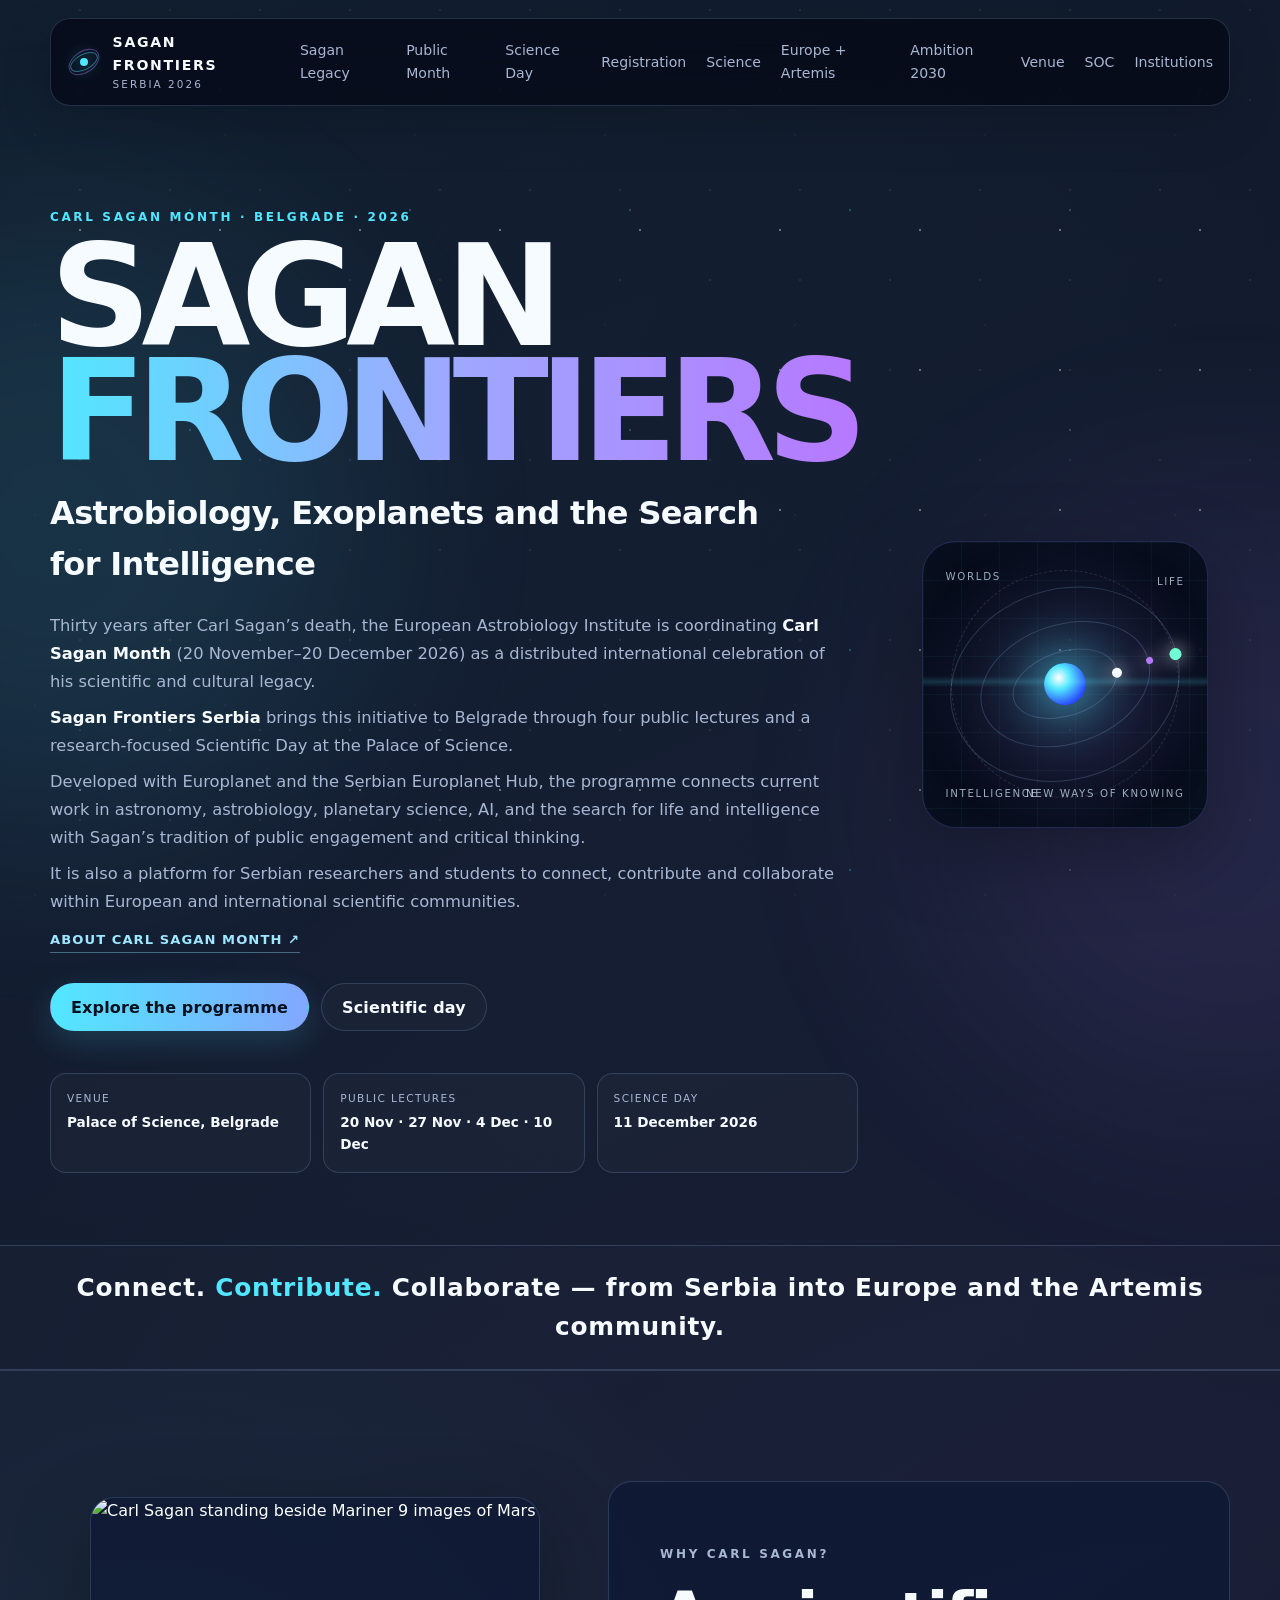
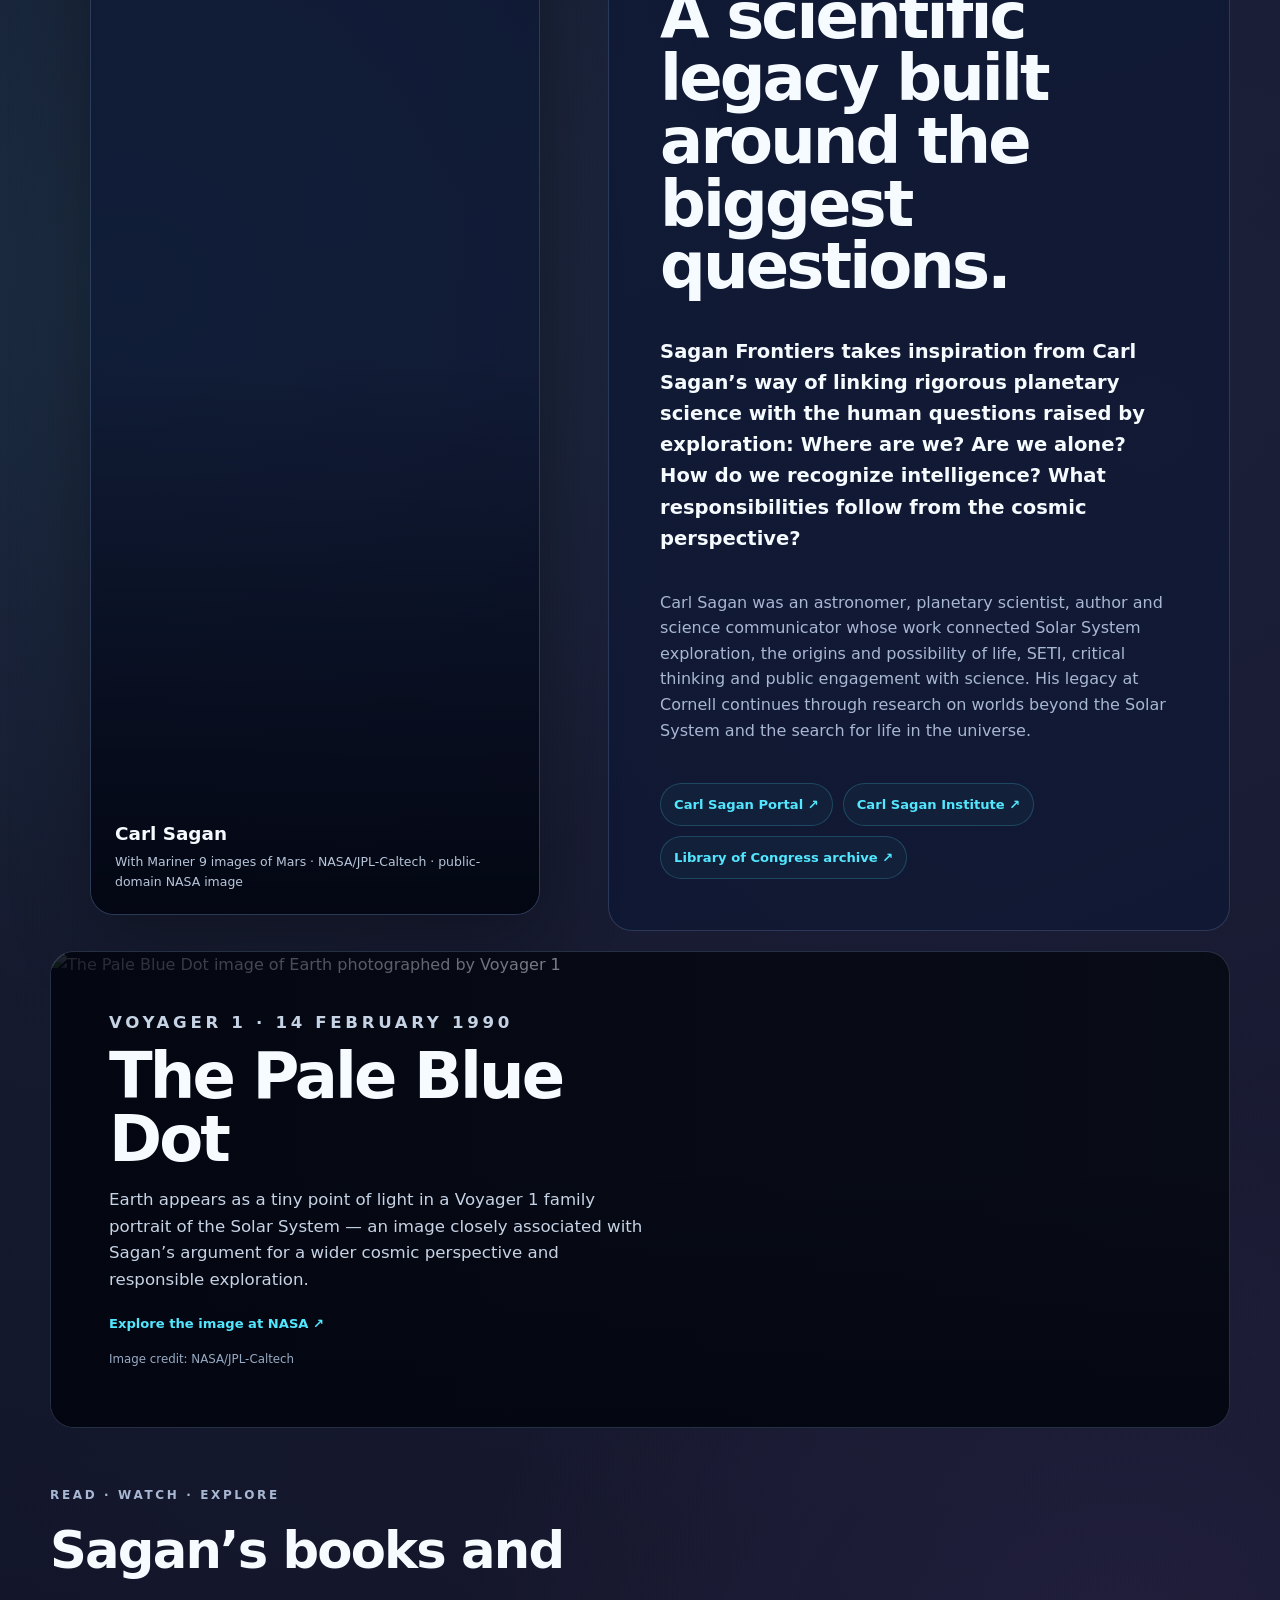
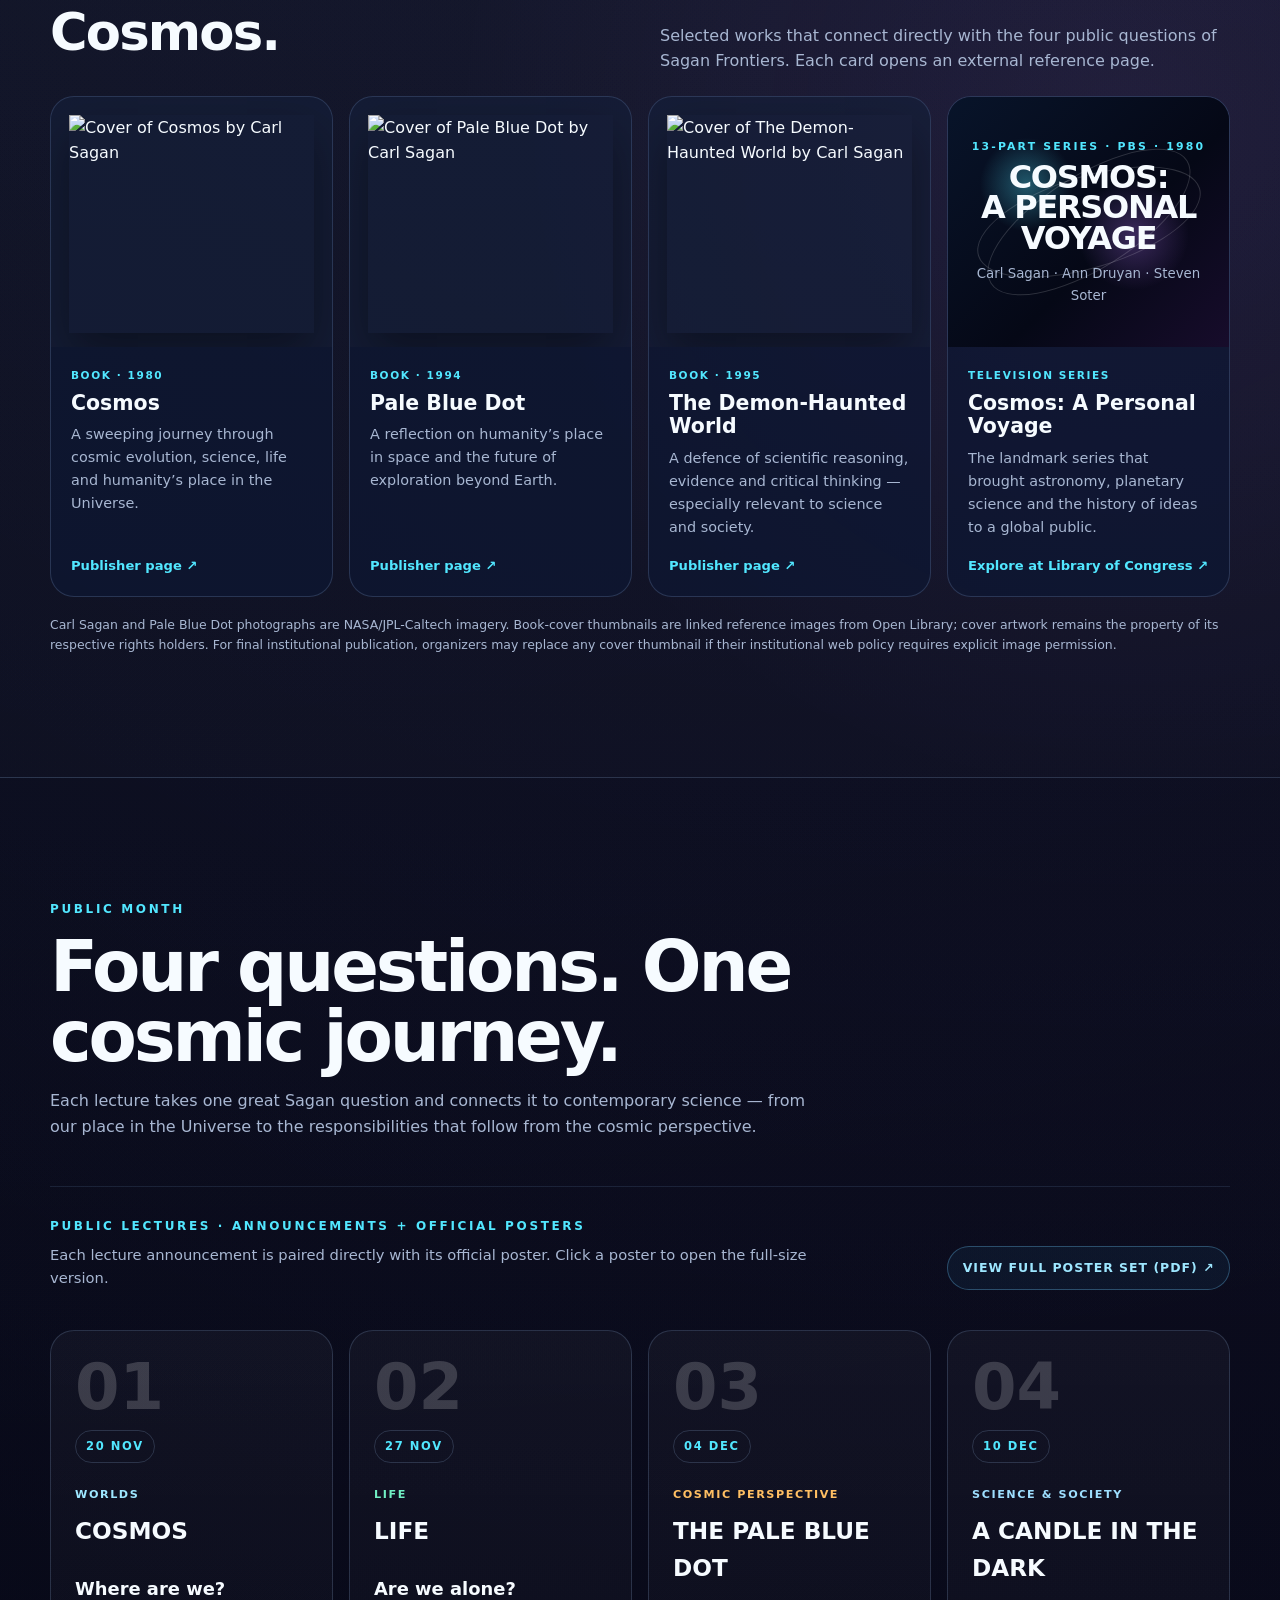
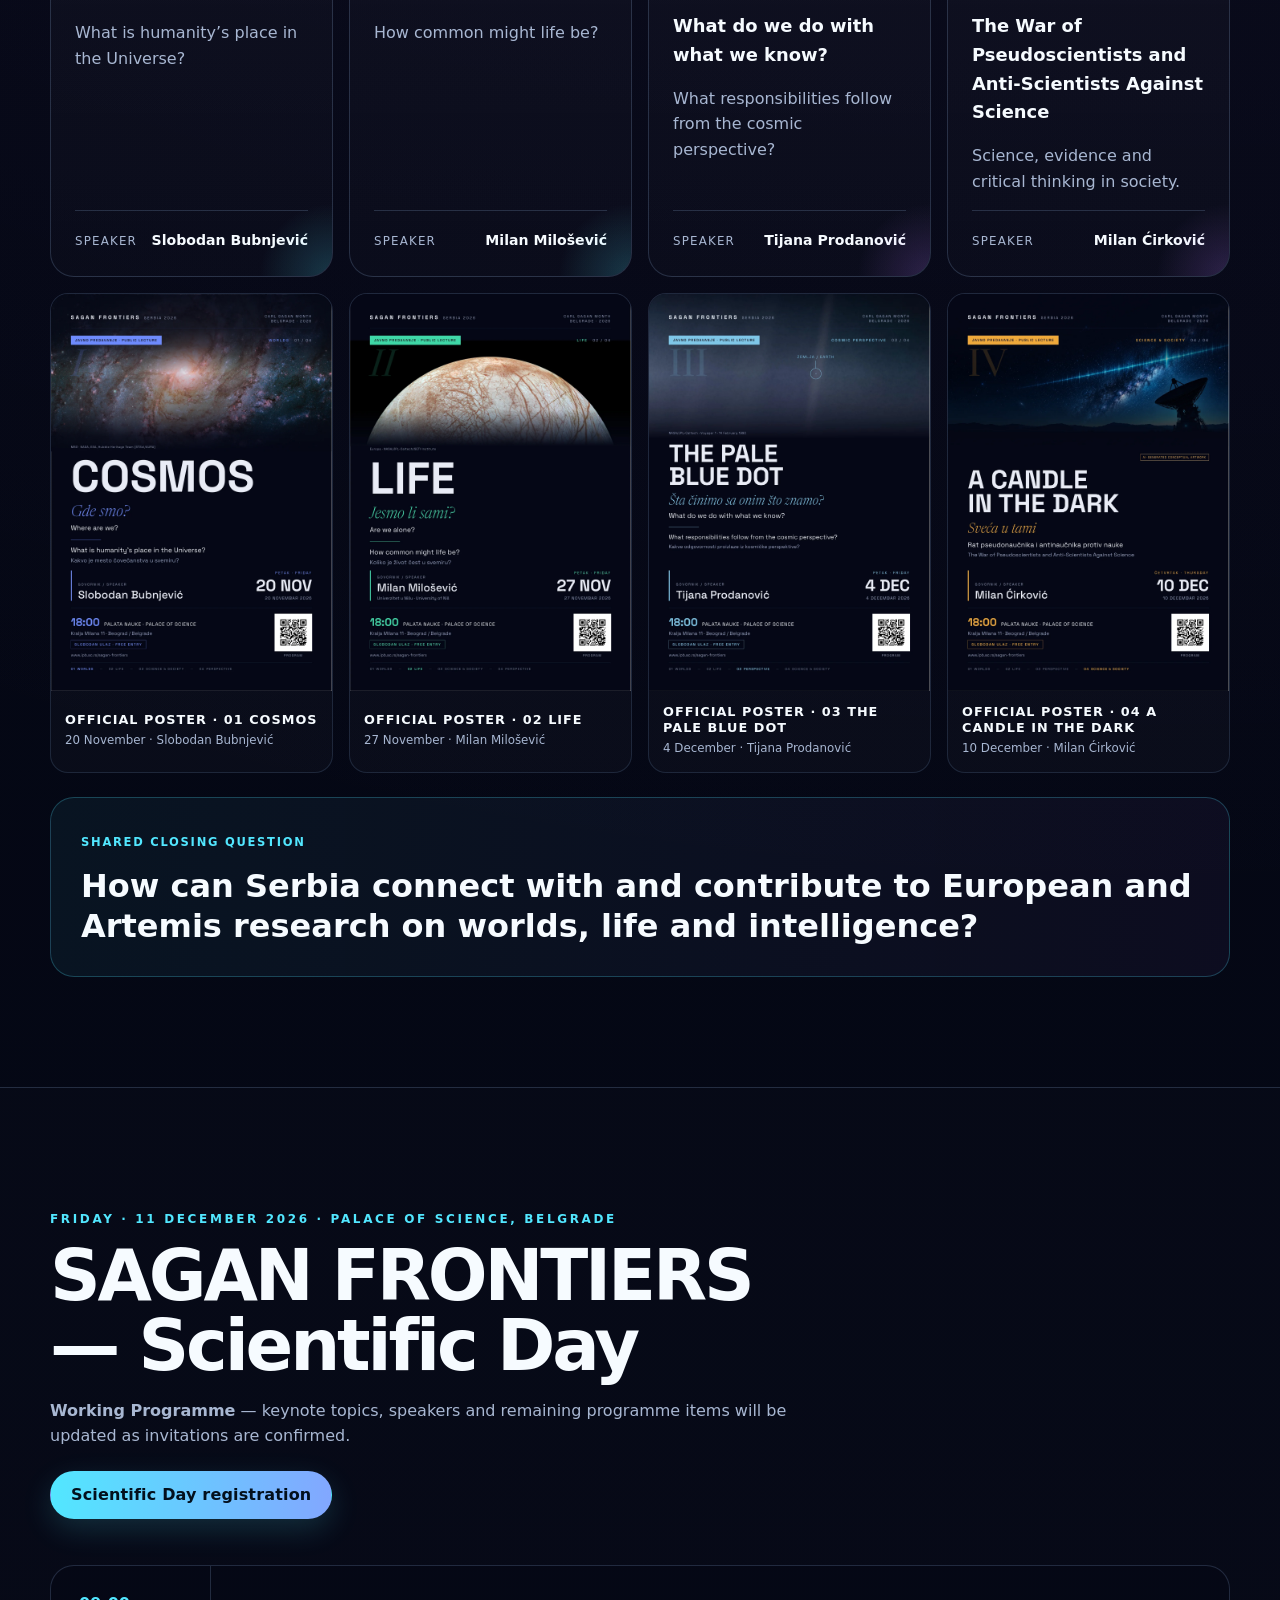
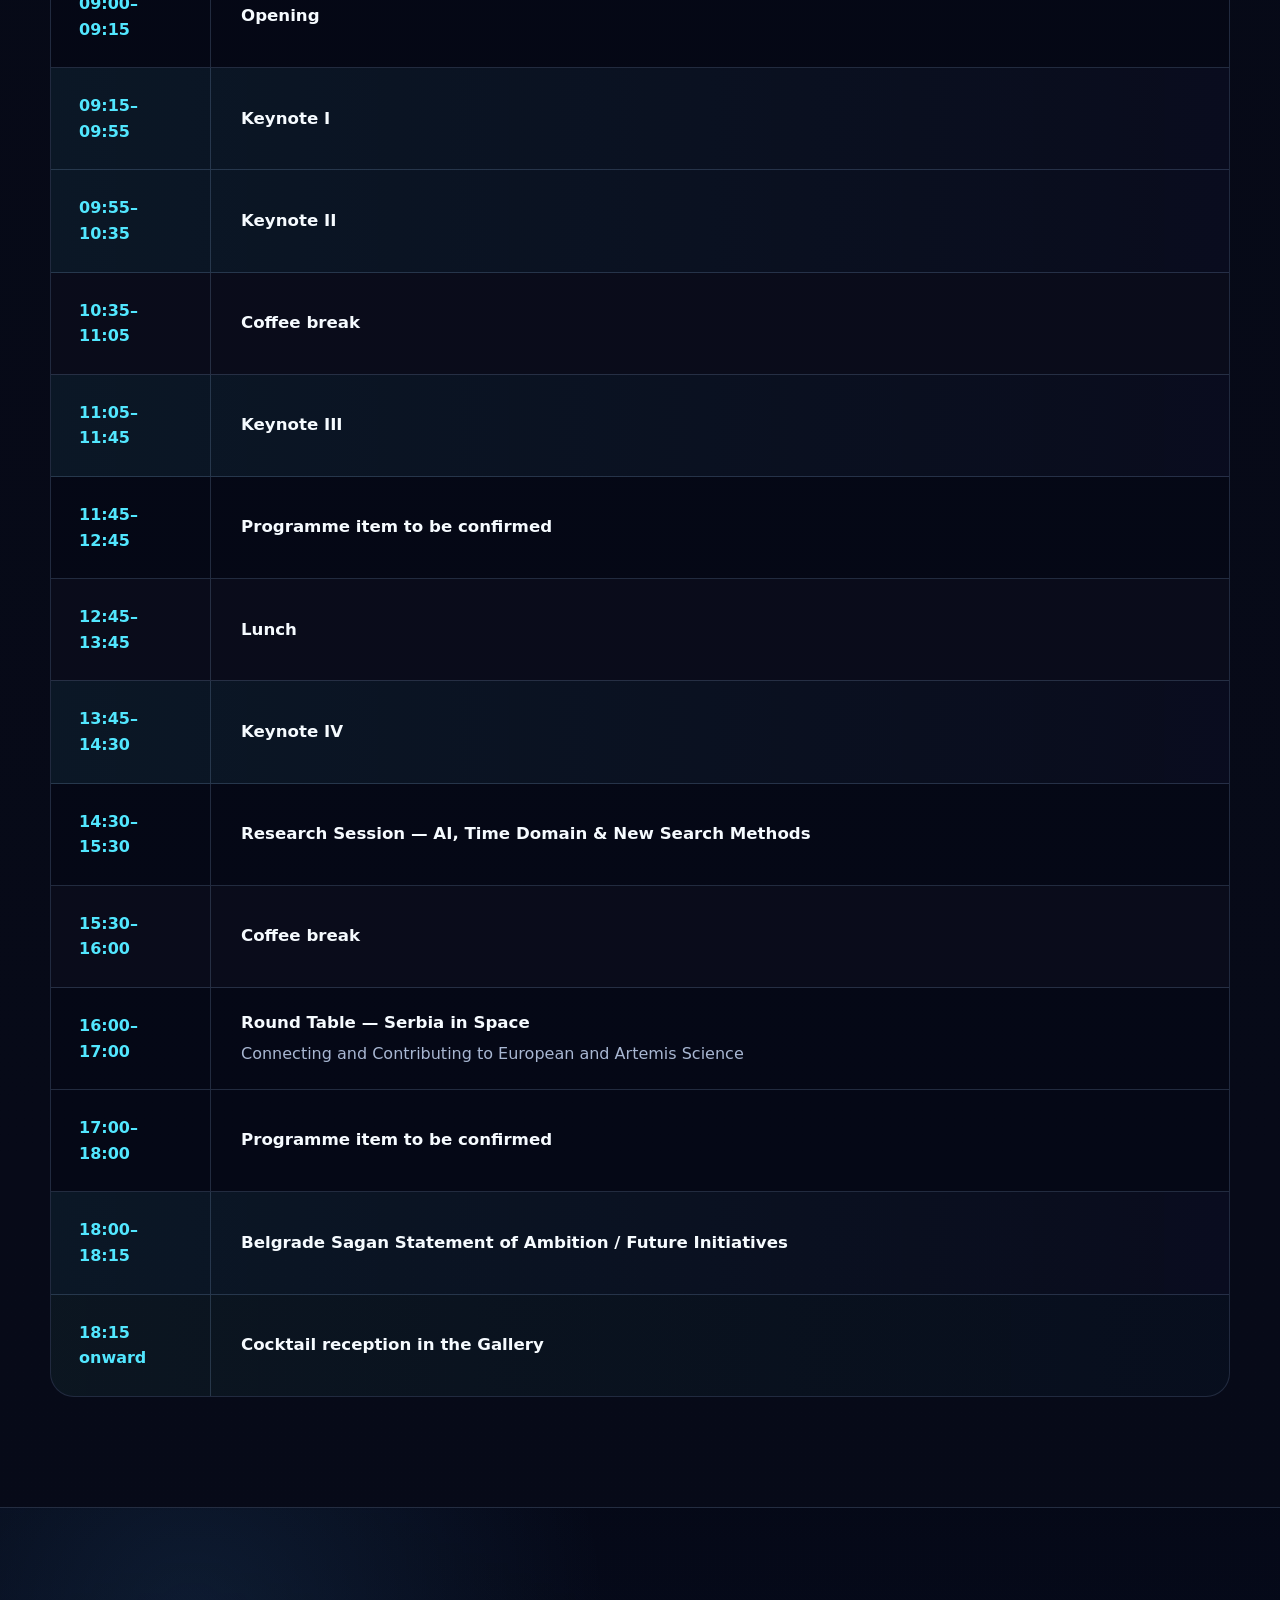
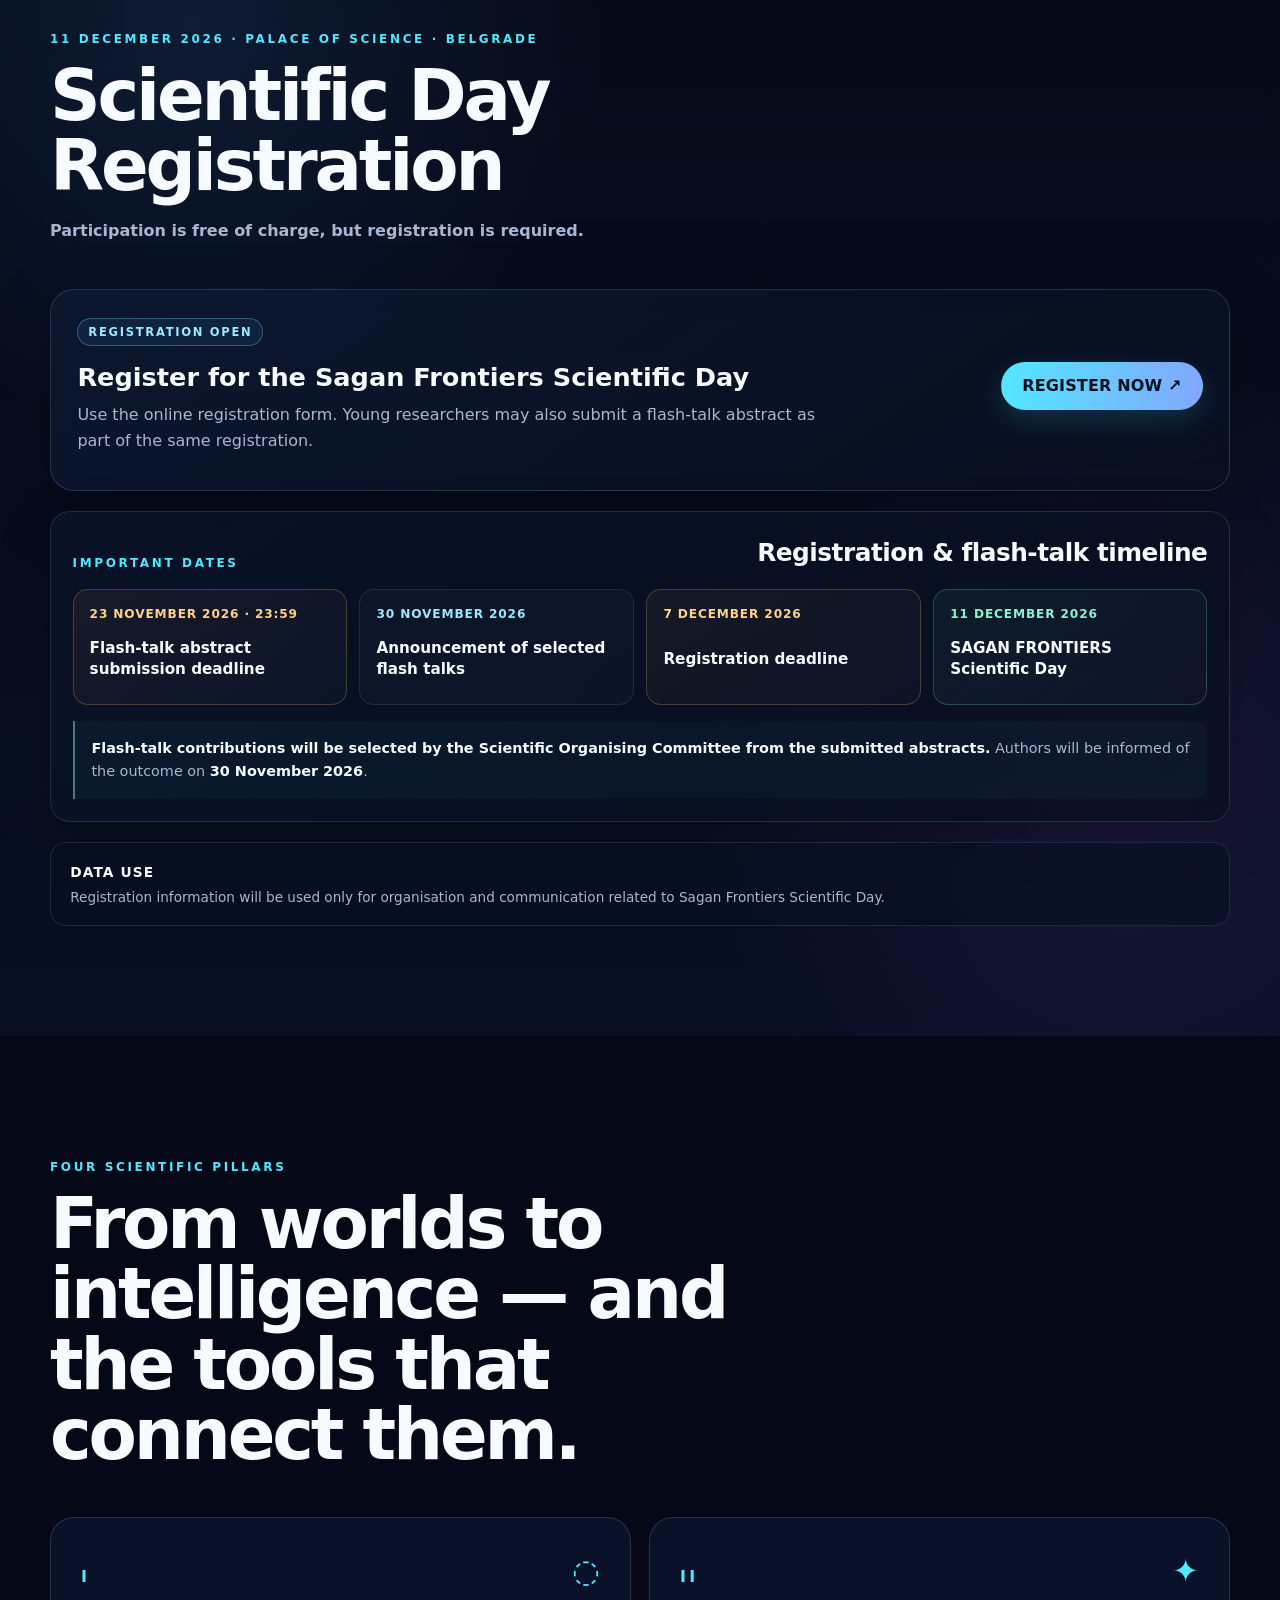
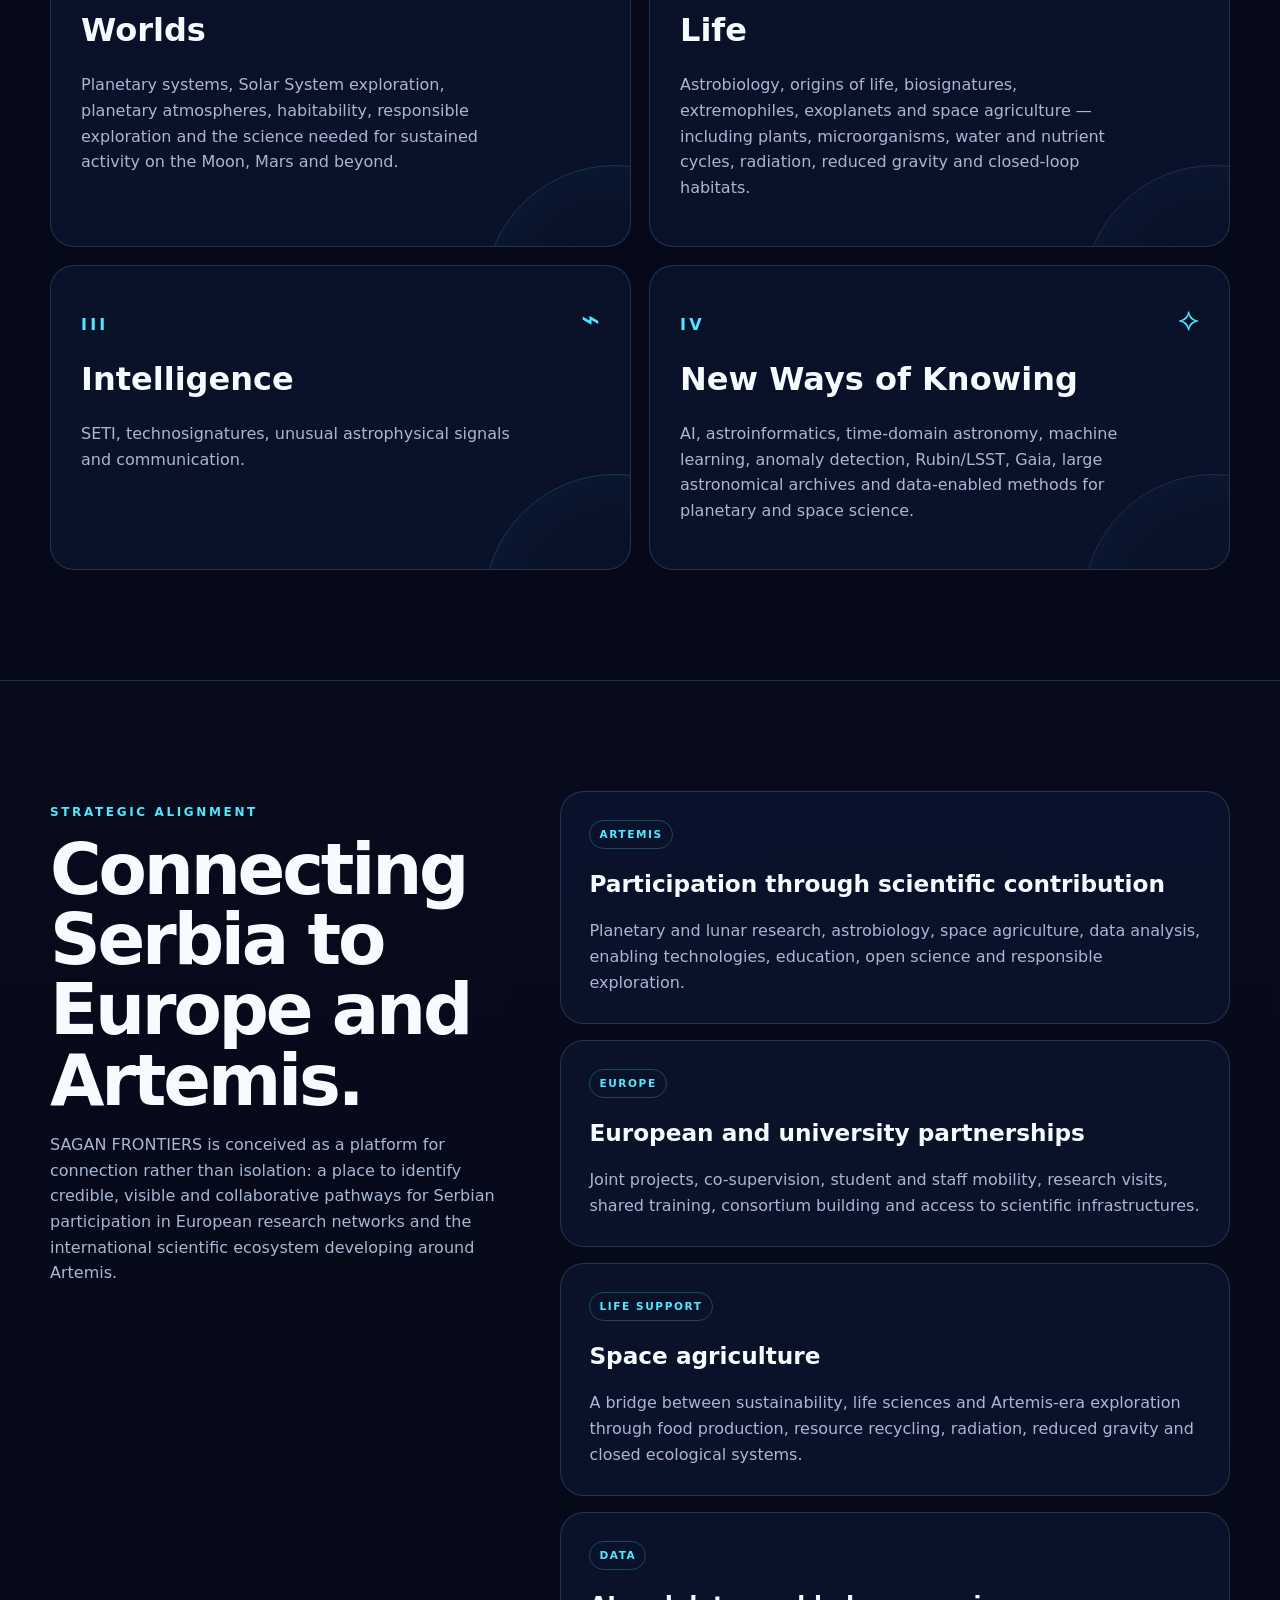
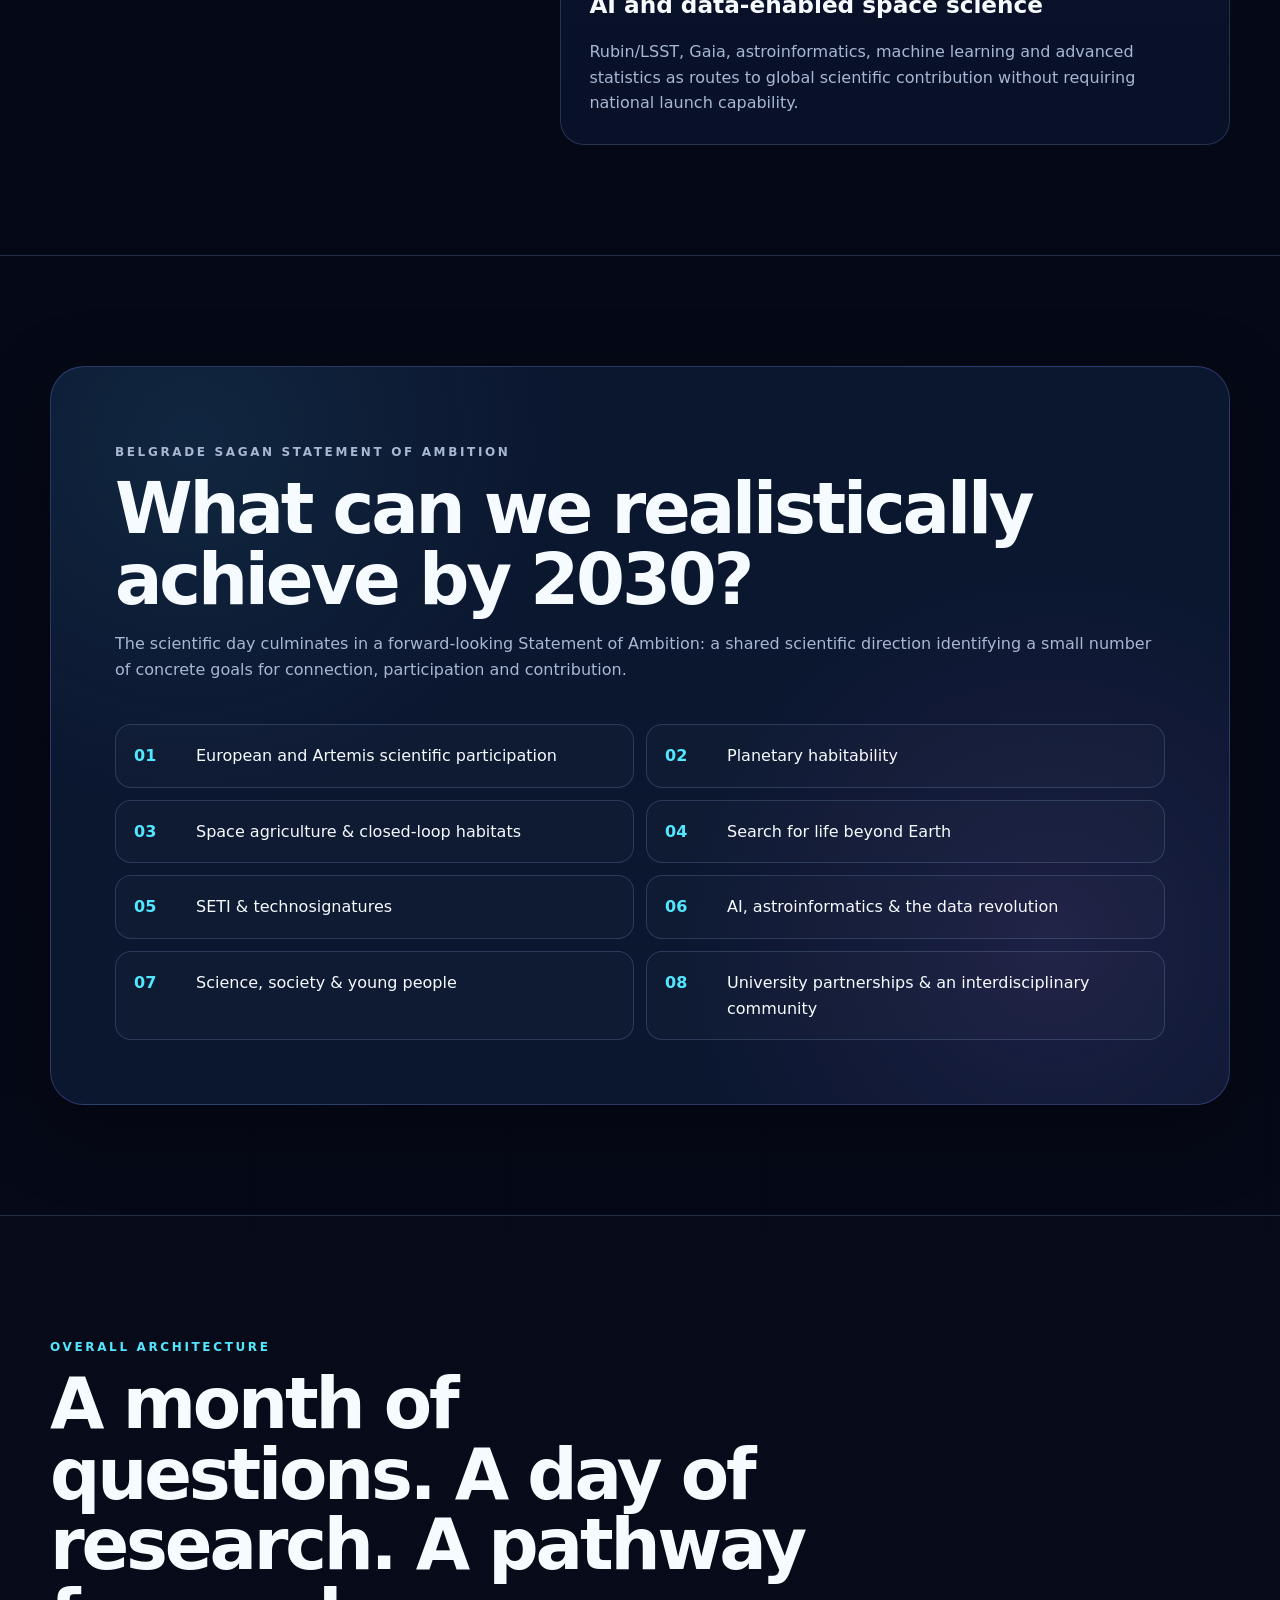
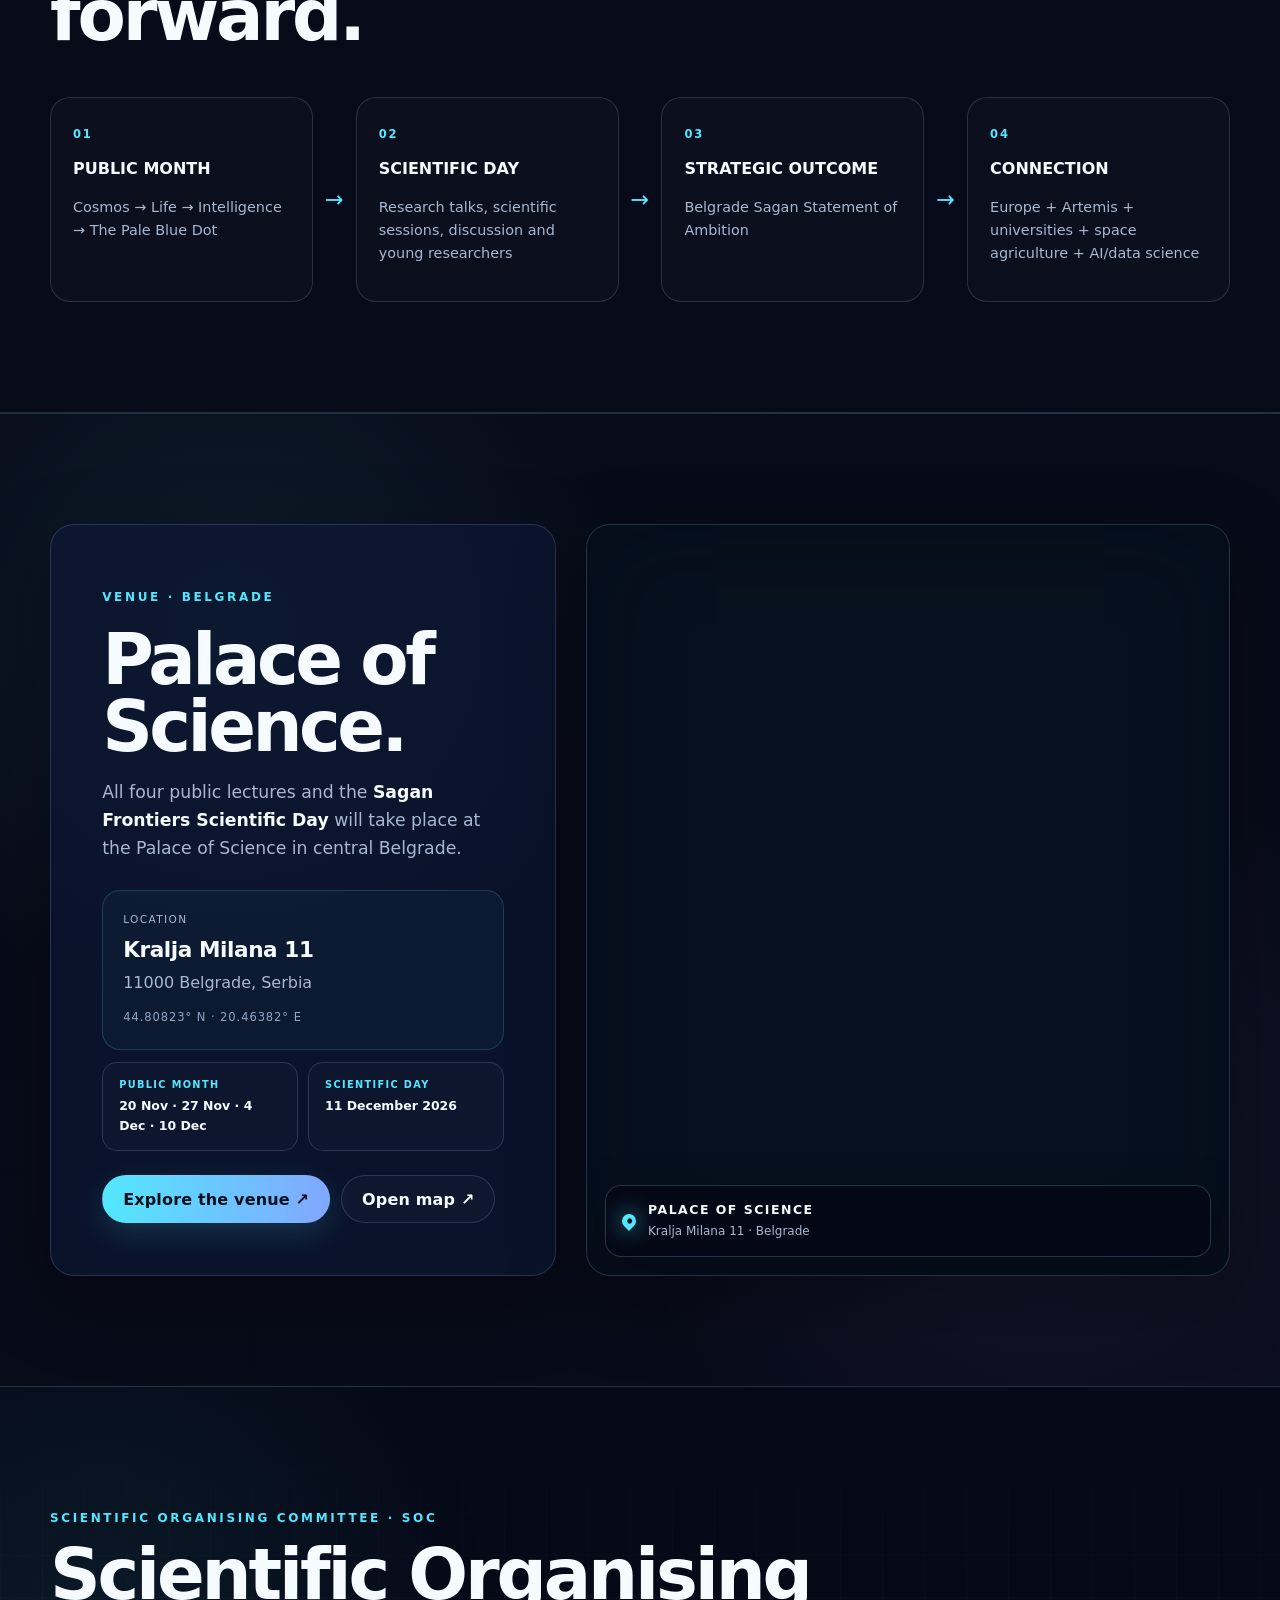
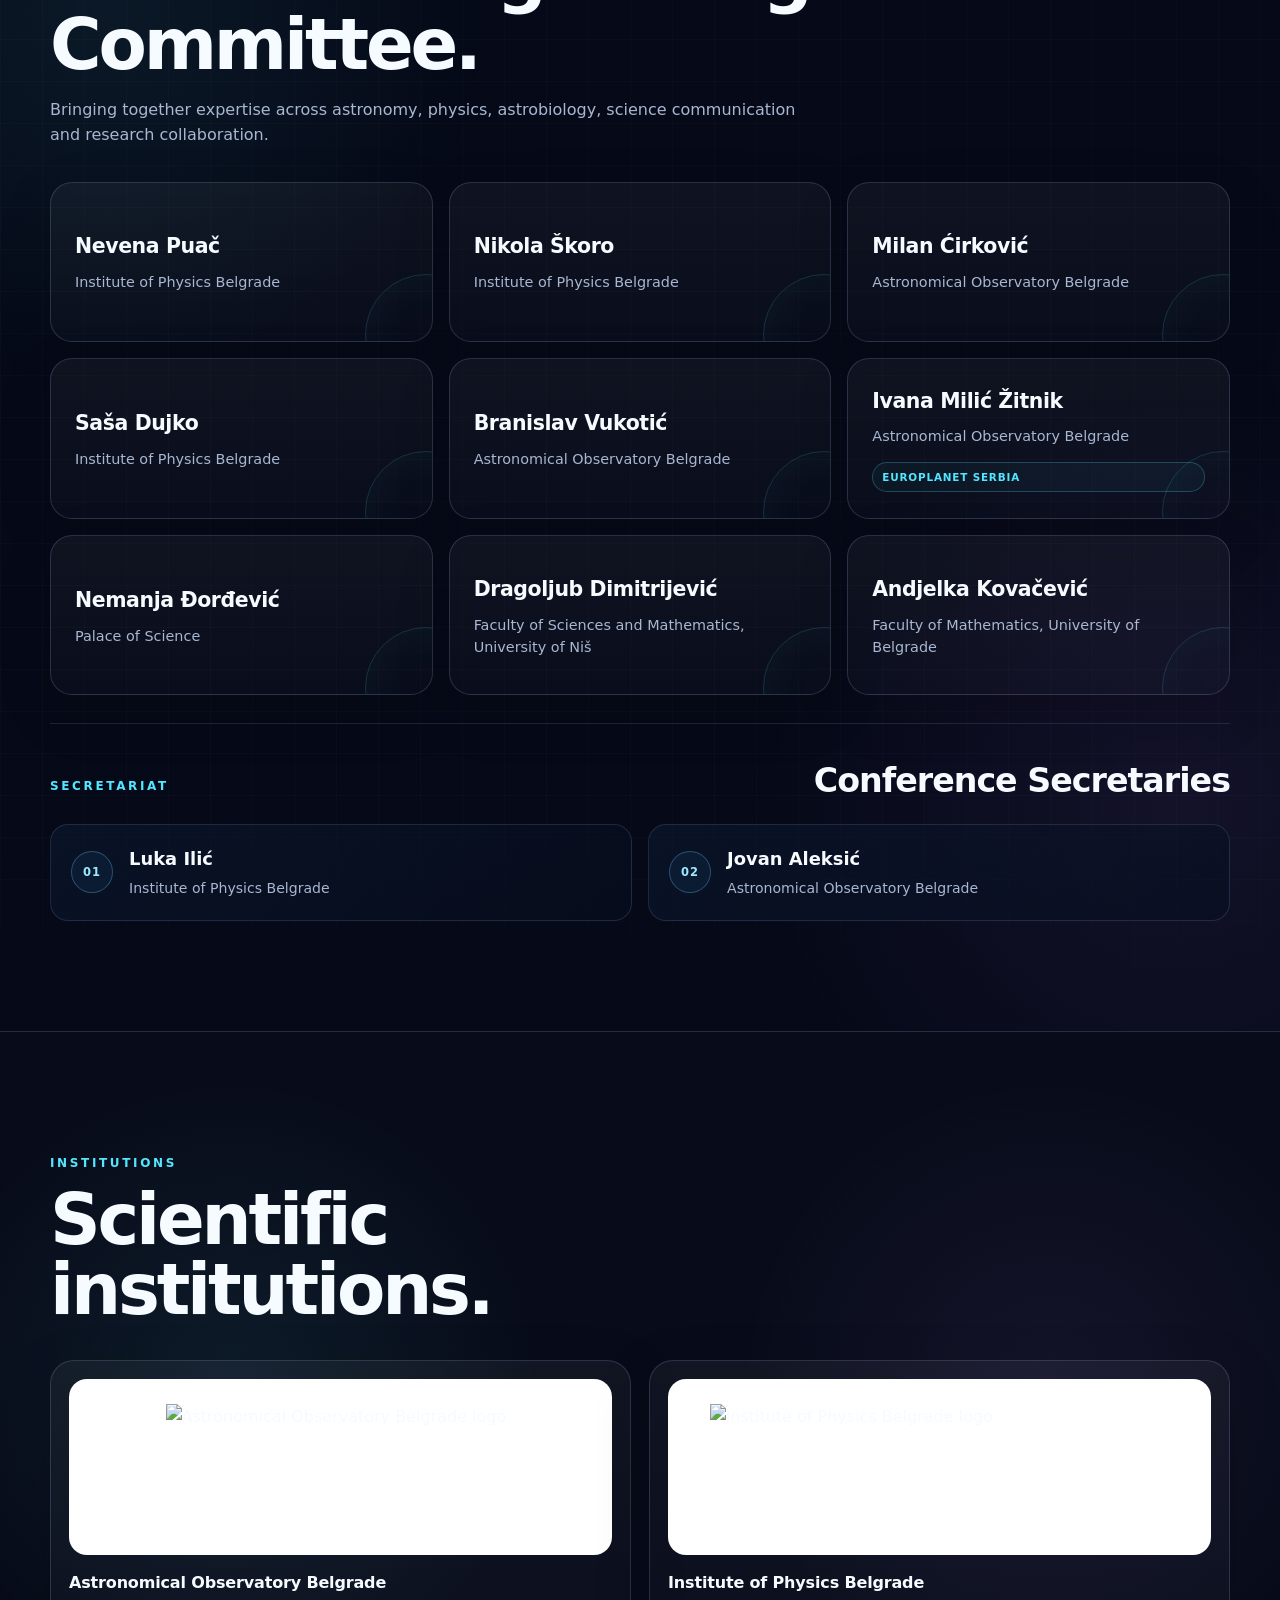
==== commit 5fb9bf55: "Add files via upload" ====
--- a/index.html
+++ b/index.html
@@ -314,7 +314,7 @@
         <div class="section-heading reveal">
           <p class="eyebrow">11 DECEMBER 2026 · PALACE OF SCIENCE · BELGRADE</p>
           <h2>Scientific Day Registration</h2>
-          <p>Participation is free of charge, but registration is required. Places are limited.</p>
+          <p><strong>Participation is free of charge, but registration is required.</strong></p>
         </div>
 
         <div class="registration-live reveal">
@@ -322,10 +322,36 @@
             <div>
               <span class="registration-open">REGISTRATION OPEN</span>
               <h3>Register for the Sagan Frontiers Scientific Day</h3>
-              <p>Use the online registration form. Young researchers may also propose a flash talk as part of the same registration.</p>
+              <p>Use the online registration form. Young researchers may also submit a flash-talk abstract as part of the same registration.</p>
             </div>
             <a class="button button-primary" href="https://forms.gle/EGwJeK2JacJTkdUU6" target="_blank" rel="noopener noreferrer">REGISTER NOW ↗</a>
           </div>
+        </div>
+
+        <div class="registration-dates reveal" aria-labelledby="registration-dates-title">
+          <div class="registration-dates-head">
+            <p class="eyebrow">IMPORTANT DATES</p>
+            <h3 id="registration-dates-title">Registration &amp; flash-talk timeline</h3>
+          </div>
+          <div class="registration-date-grid">
+            <article class="registration-date-card deadline">
+              <time datetime="2026-11-23T23:59">23 November 2026 · 23:59</time>
+              <strong>Flash-talk abstract submission deadline</strong>
+            </article>
+            <article class="registration-date-card">
+              <time datetime="2026-11-30">30 November 2026</time>
+              <strong>Announcement of selected flash talks</strong>
+            </article>
+            <article class="registration-date-card deadline">
+              <time datetime="2026-12-07">7 December 2026</time>
+              <strong>Registration deadline</strong>
+            </article>
+            <article class="registration-date-card event-day">
+              <time datetime="2026-12-11">11 December 2026</time>
+              <strong>SAGAN FRONTIERS Scientific Day</strong>
+            </article>
+          </div>
+          <p class="flash-selection-note"><strong>Flash-talk contributions will be selected by the Scientific Organising Committee from the submitted abstracts.</strong> Authors will be informed of the outcome on <strong>30 November 2026</strong>.</p>
         </div>
 
         <div class="registration-consent reveal">
--- a/styles.css
+++ b/styles.css
@@ -641,3 +641,21 @@
   .public-lecture-pairing-head{margin-bottom:18px}
   .poster-download{width:100%;text-align:center}
 }
+
+/* 2026-10-19: Scientific Day registration deadlines */
+.registration-dates{position:relative;margin-top:1.25rem;padding:1.35rem;border:1px solid rgba(151,196,255,.16);border-radius:20px;background:linear-gradient(145deg,rgba(10,20,42,.78),rgba(7,14,29,.7));box-shadow:0 20px 55px rgba(0,0,0,.18)}
+.registration-dates-head{display:flex;justify-content:space-between;align-items:end;gap:1rem;margin-bottom:1rem}
+.registration-dates-head .eyebrow{margin:0}
+.registration-dates-head h3{margin:0;font-size:clamp(1.2rem,2vw,1.55rem);letter-spacing:-.02em}
+.registration-date-grid{display:grid;grid-template-columns:repeat(4,minmax(0,1fr));gap:.8rem}
+.registration-date-card{display:grid;gap:.5rem;min-height:116px;padding:1rem;border:1px solid rgba(151,196,255,.12);border-radius:15px;background:rgba(255,255,255,.025)}
+.registration-date-card time{color:#9ee7ff;font-size:.76rem;font-weight:800;letter-spacing:.07em;text-transform:uppercase;line-height:1.4}
+.registration-date-card strong{font-size:.95rem;line-height:1.4}
+.registration-date-card.deadline{border-color:rgba(255,191,99,.24);background:linear-gradient(145deg,rgba(255,191,99,.055),rgba(255,255,255,.02))}
+.registration-date-card.deadline time{color:#ffd18c}
+.registration-date-card.event-day{border-color:rgba(113,240,196,.24);background:linear-gradient(145deg,rgba(113,240,196,.055),rgba(255,255,255,.02))}
+.registration-date-card.event-day time{color:#8bf2ce}
+.flash-selection-note{margin:1rem 0 0;padding:1rem 1.05rem;border-left:2px solid rgba(158,231,255,.45);border-radius:0 12px 12px 0;background:rgba(82,231,255,.035);color:var(--muted);font-size:.9rem;line-height:1.6}
+.flash-selection-note strong{color:var(--text)}
+@media (max-width:980px){.registration-date-grid{grid-template-columns:repeat(2,minmax(0,1fr))}.registration-dates-head{align-items:flex-start;flex-direction:column}}
+@media (max-width:600px){.registration-date-grid{grid-template-columns:1fr}.registration-date-card{min-height:auto}}
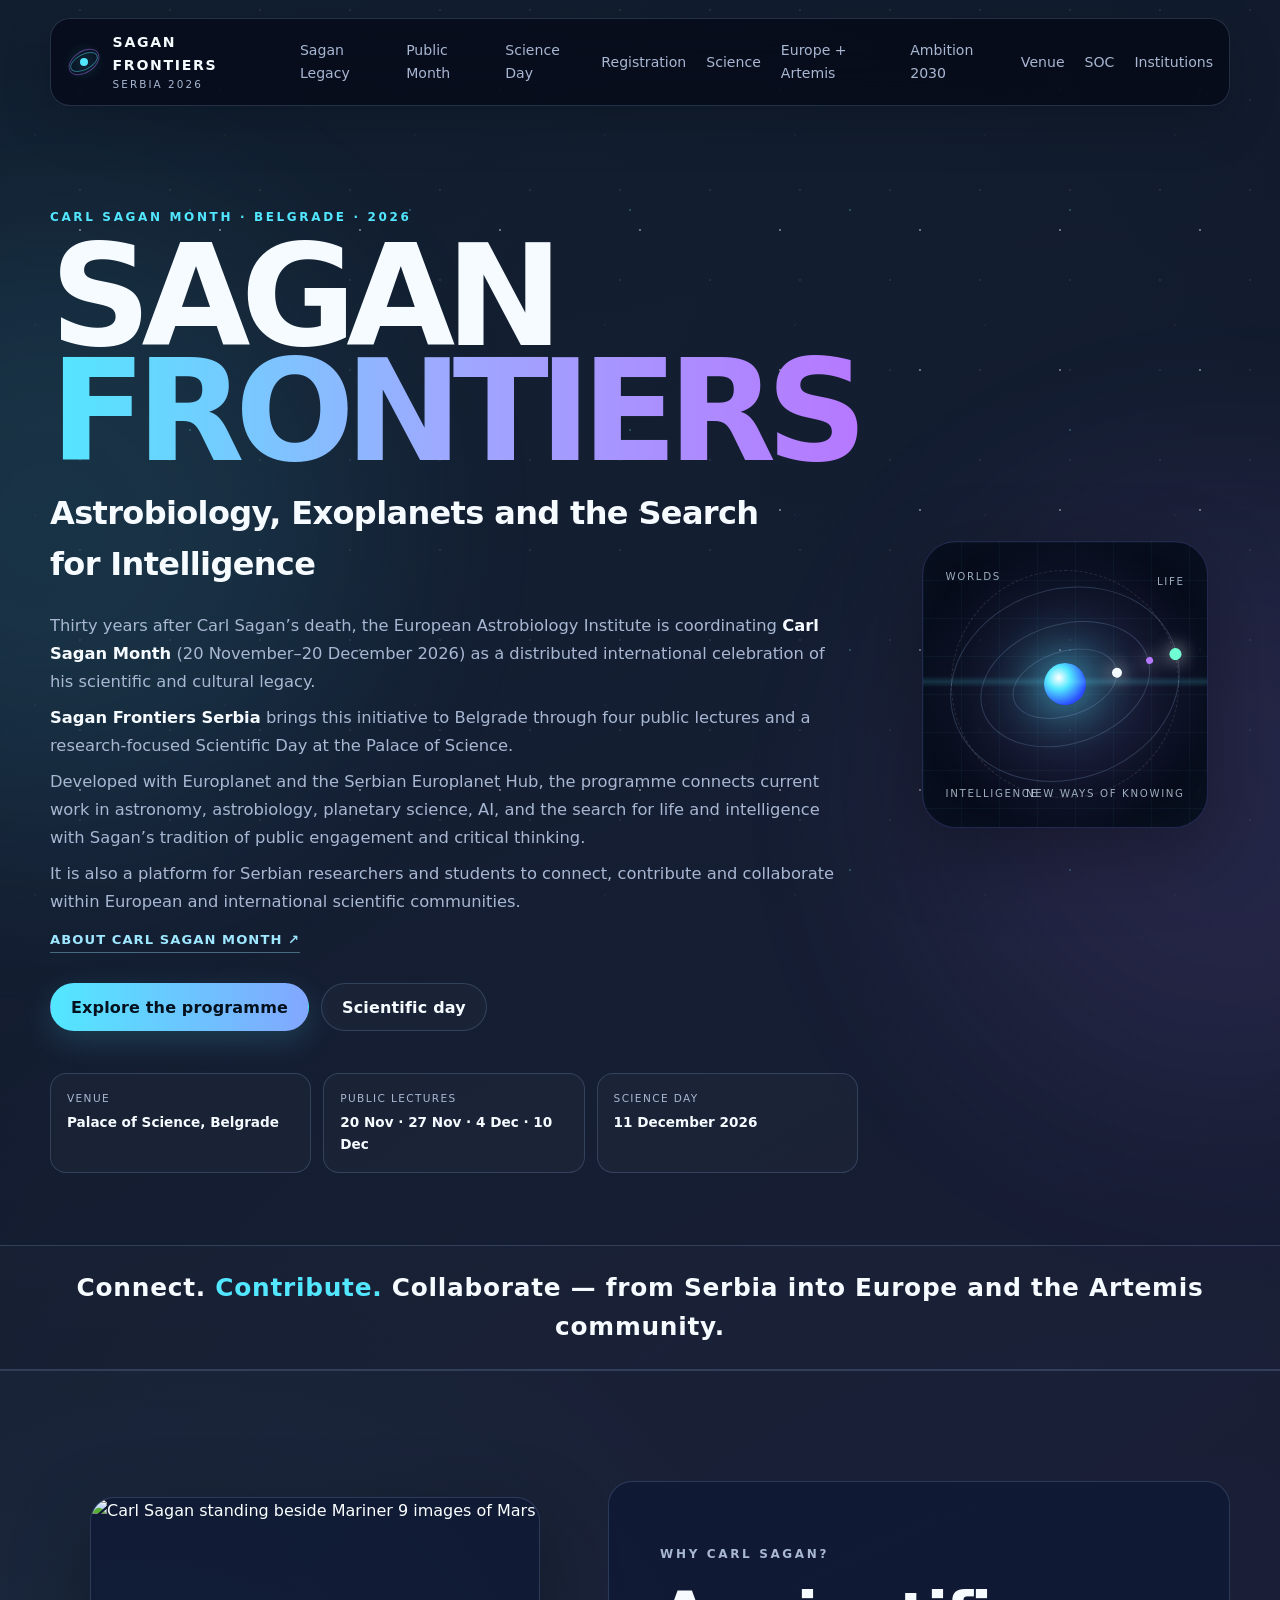
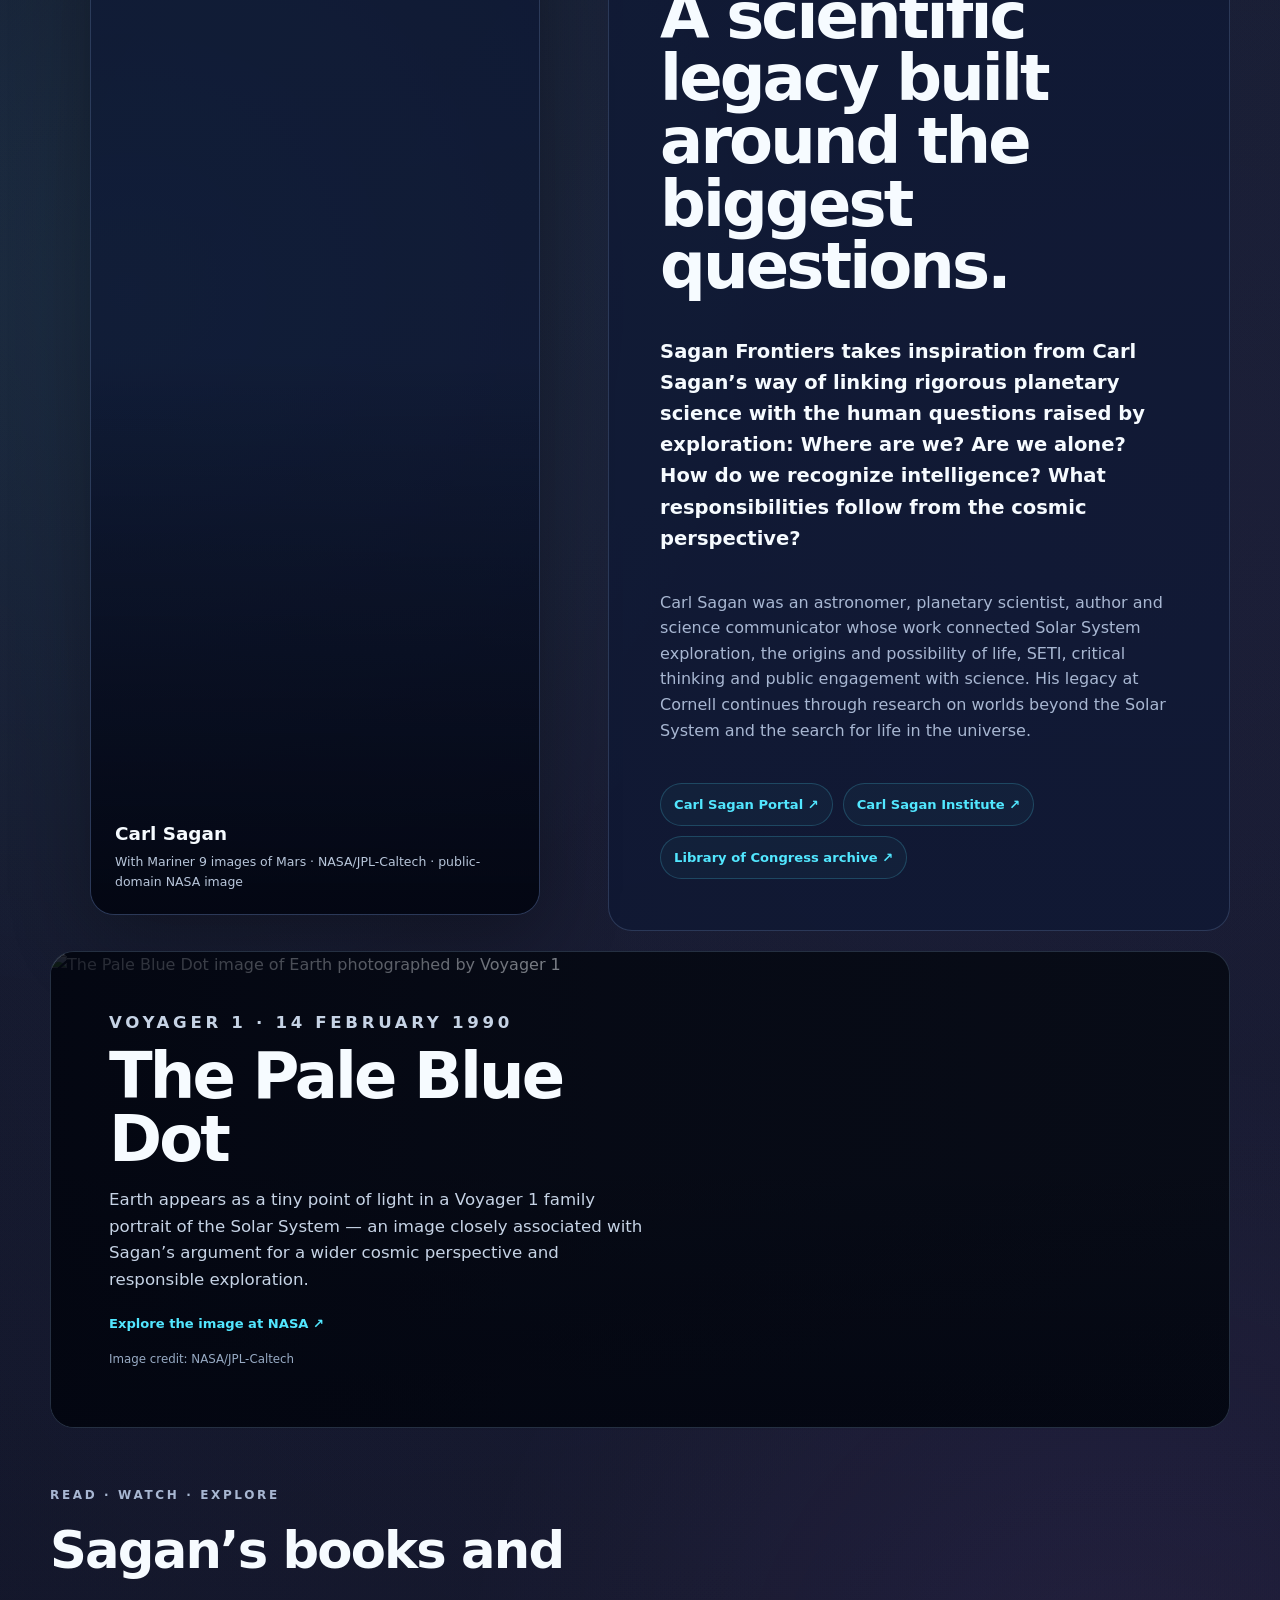
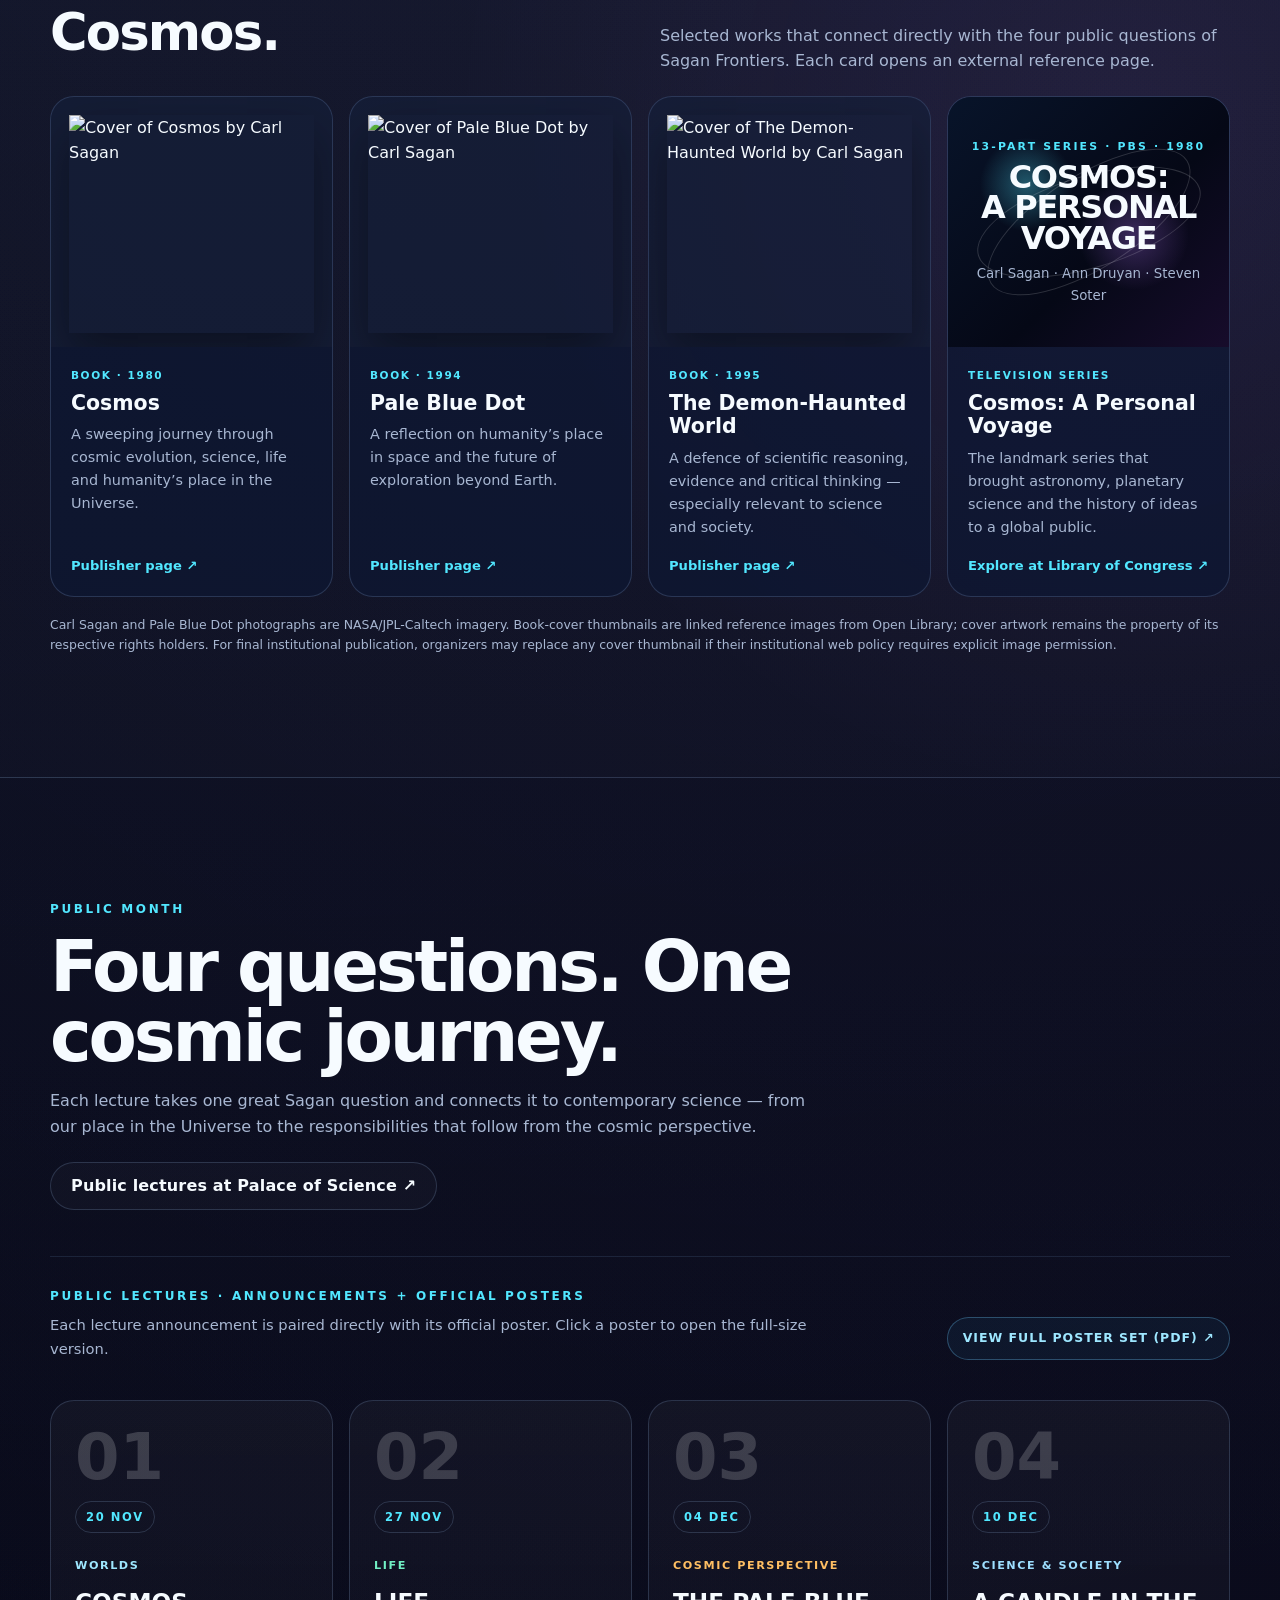
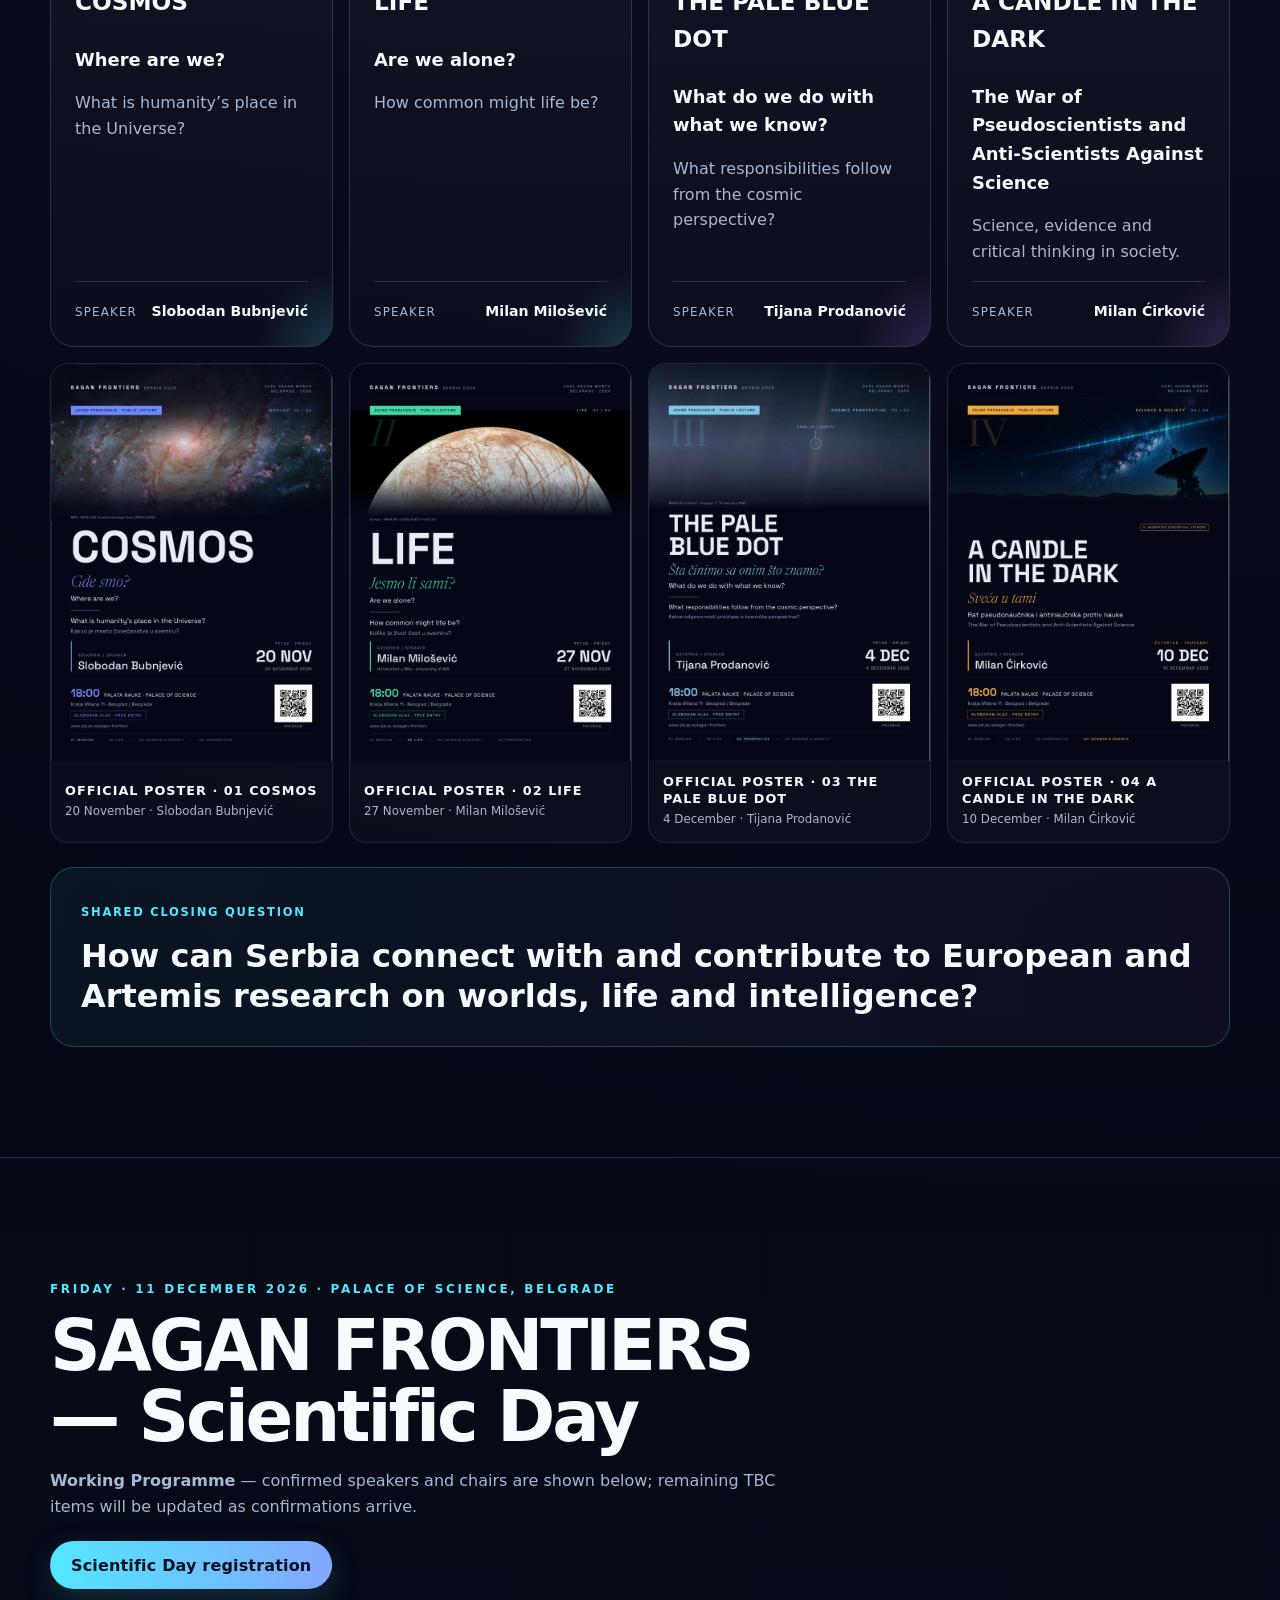
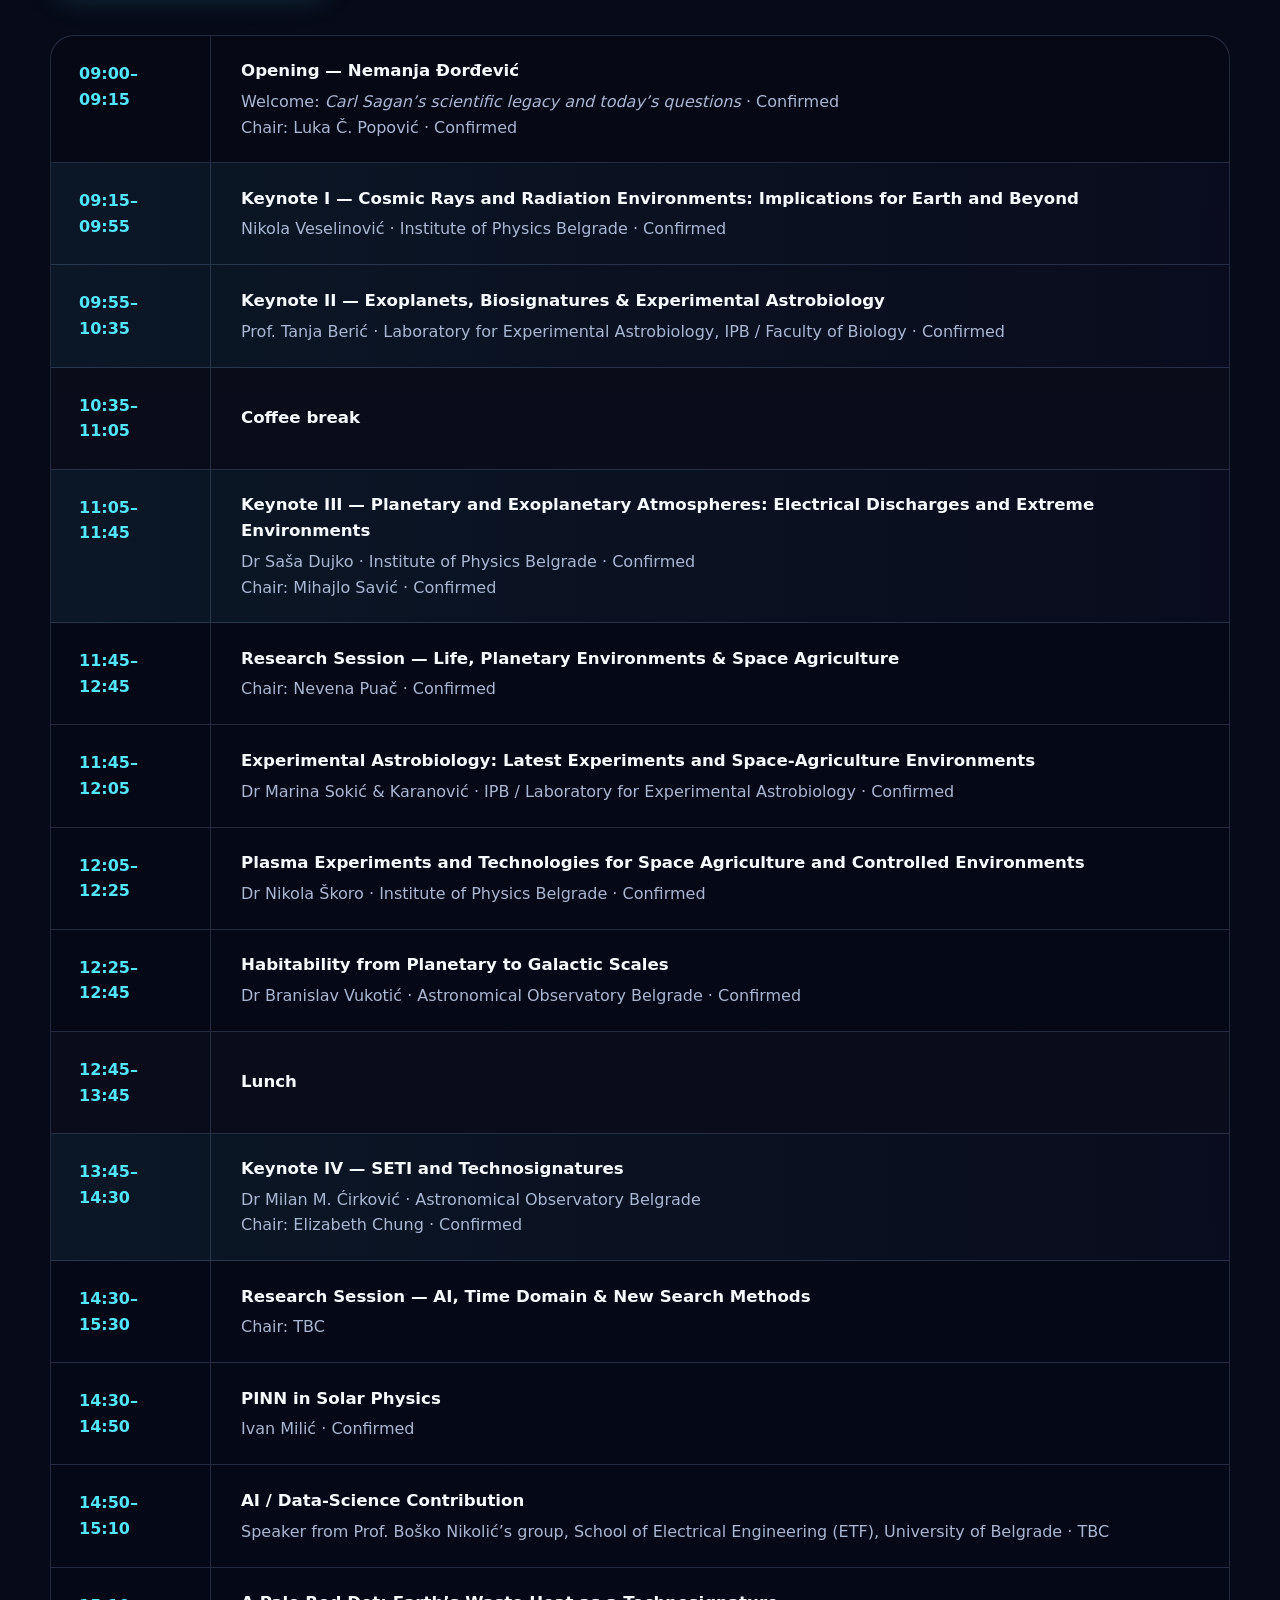
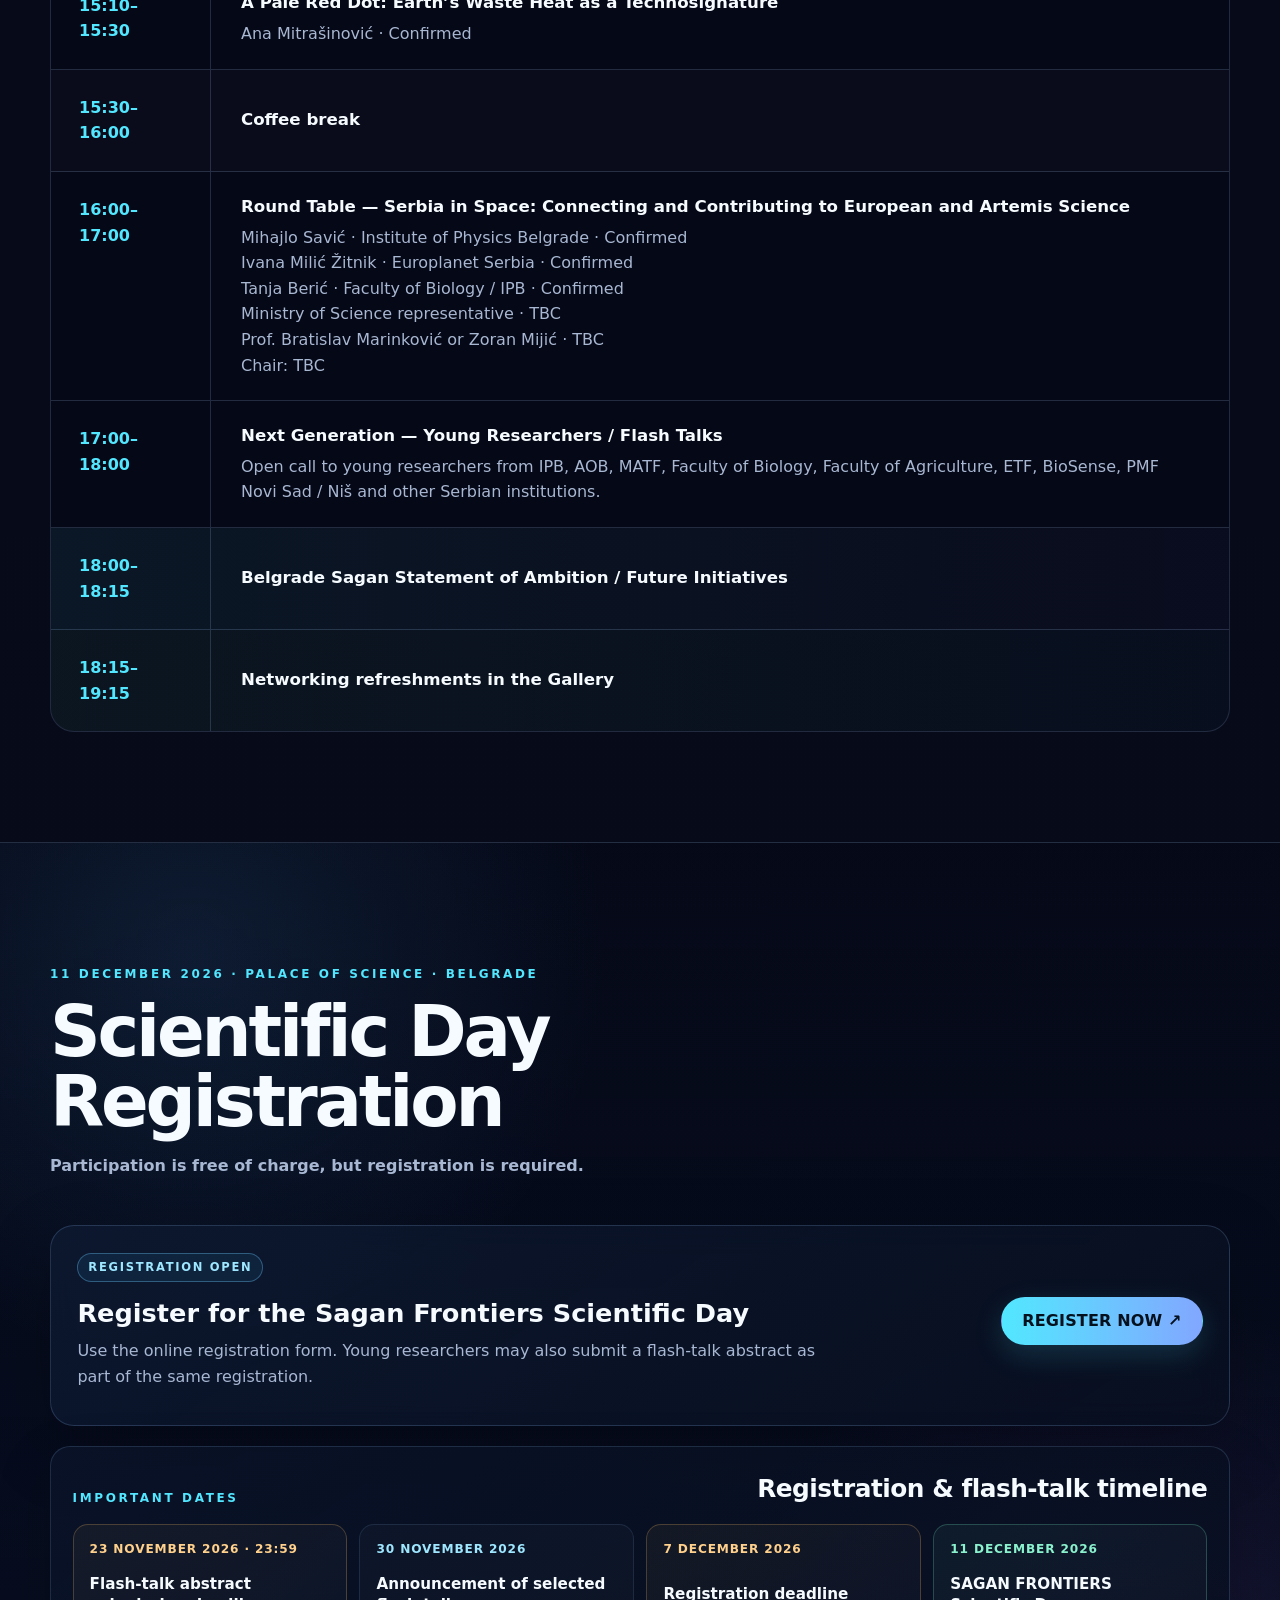
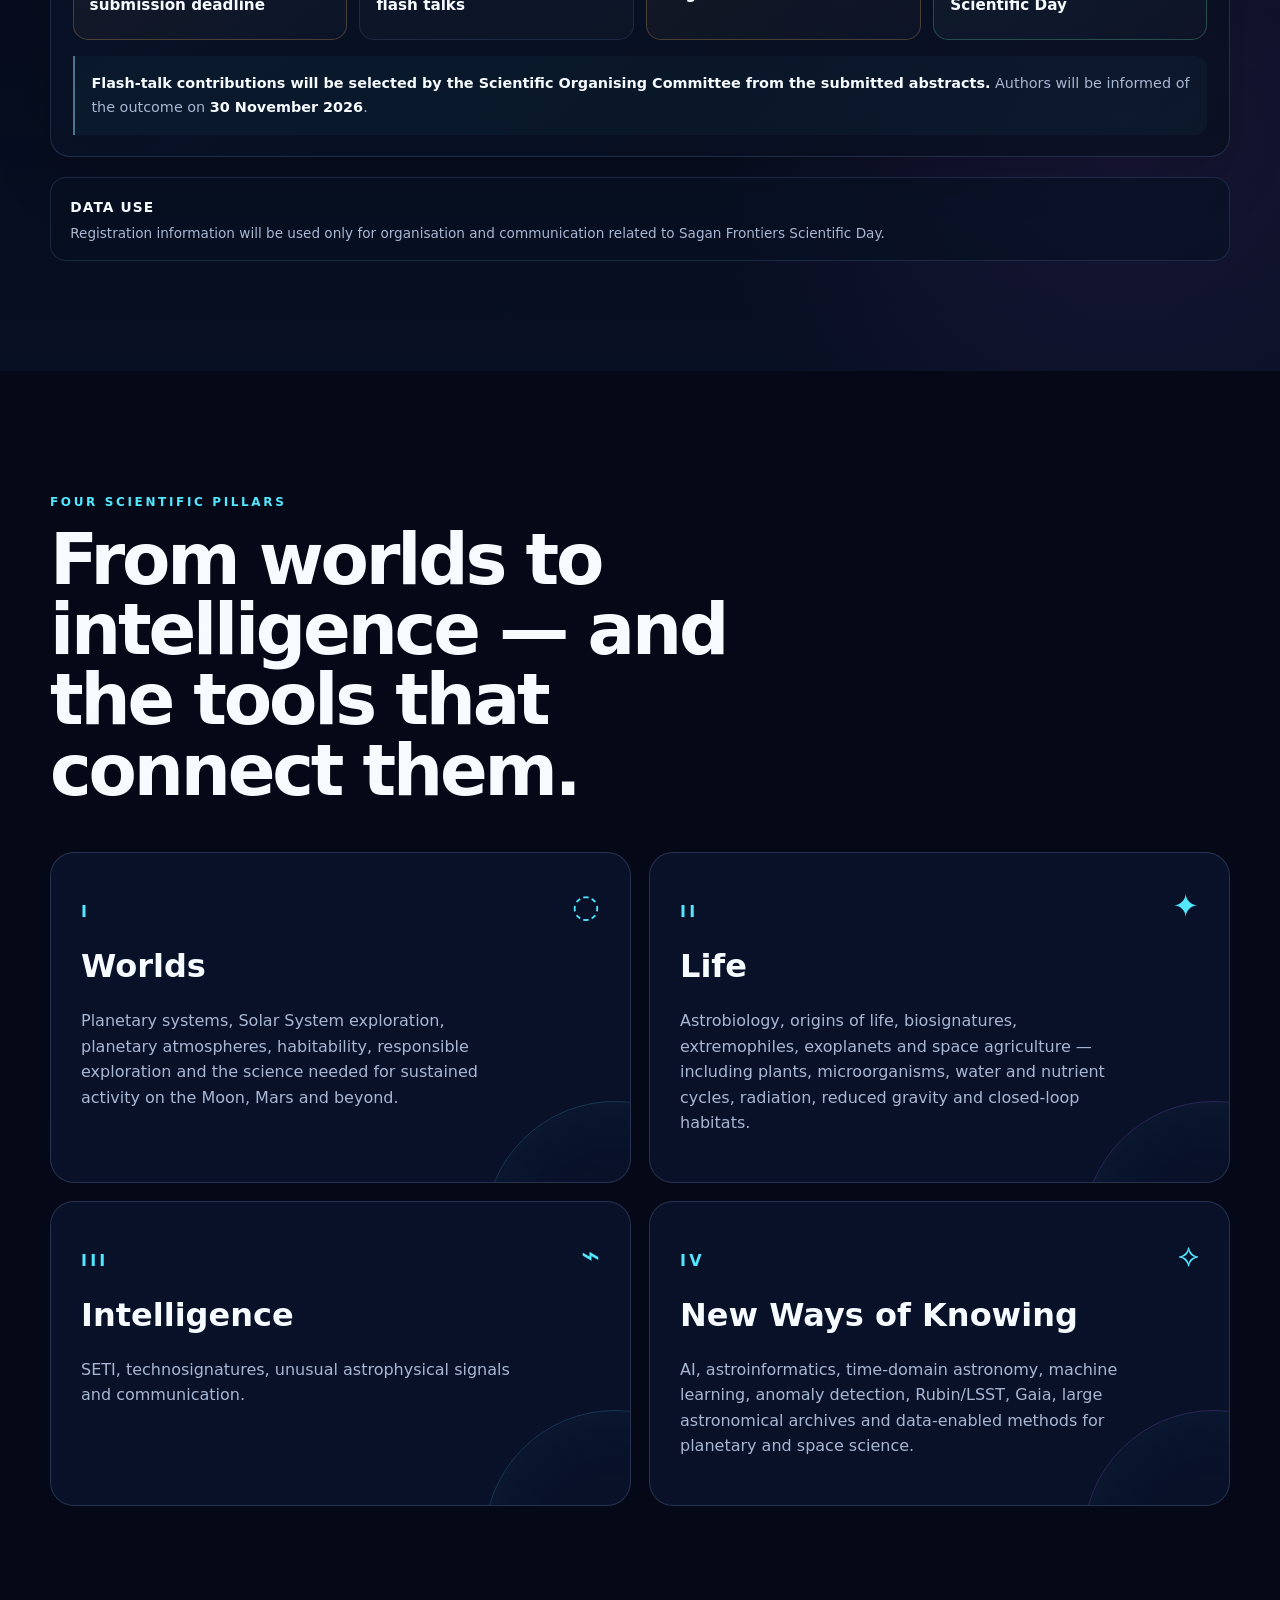
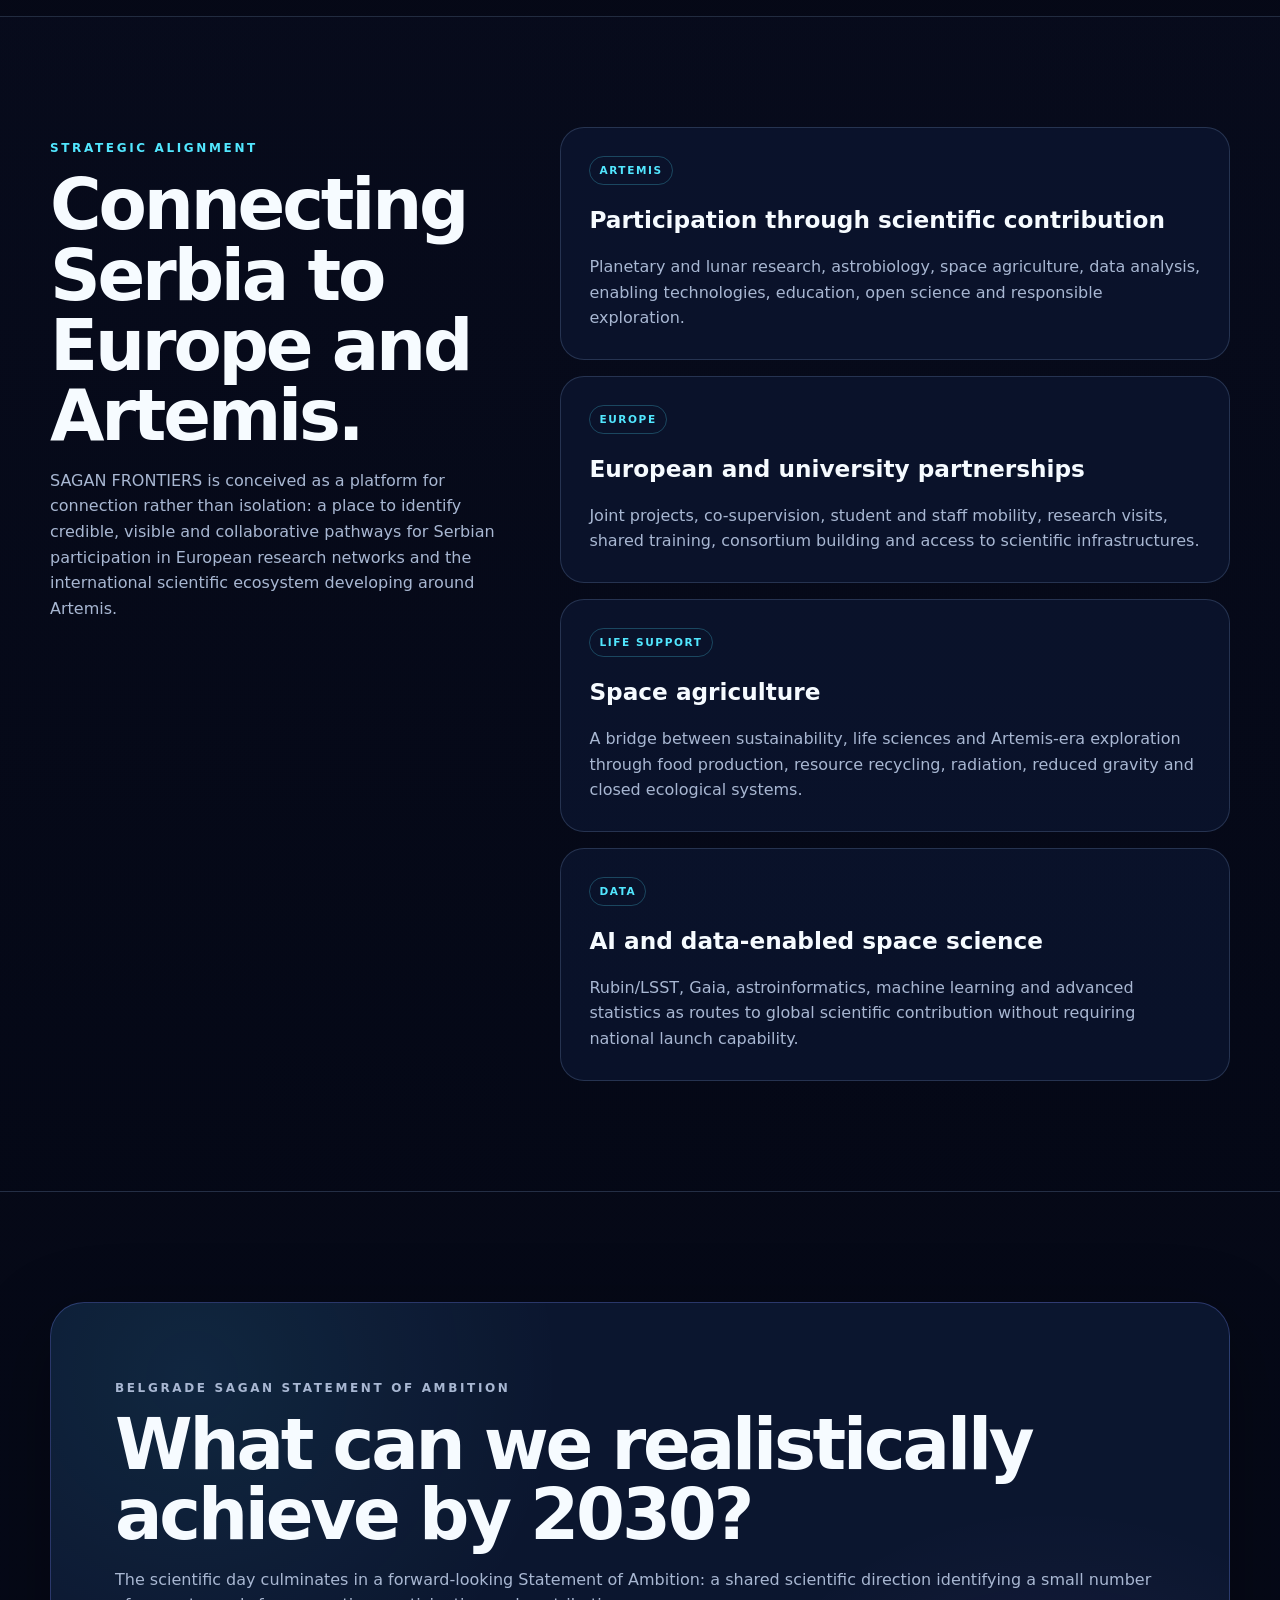
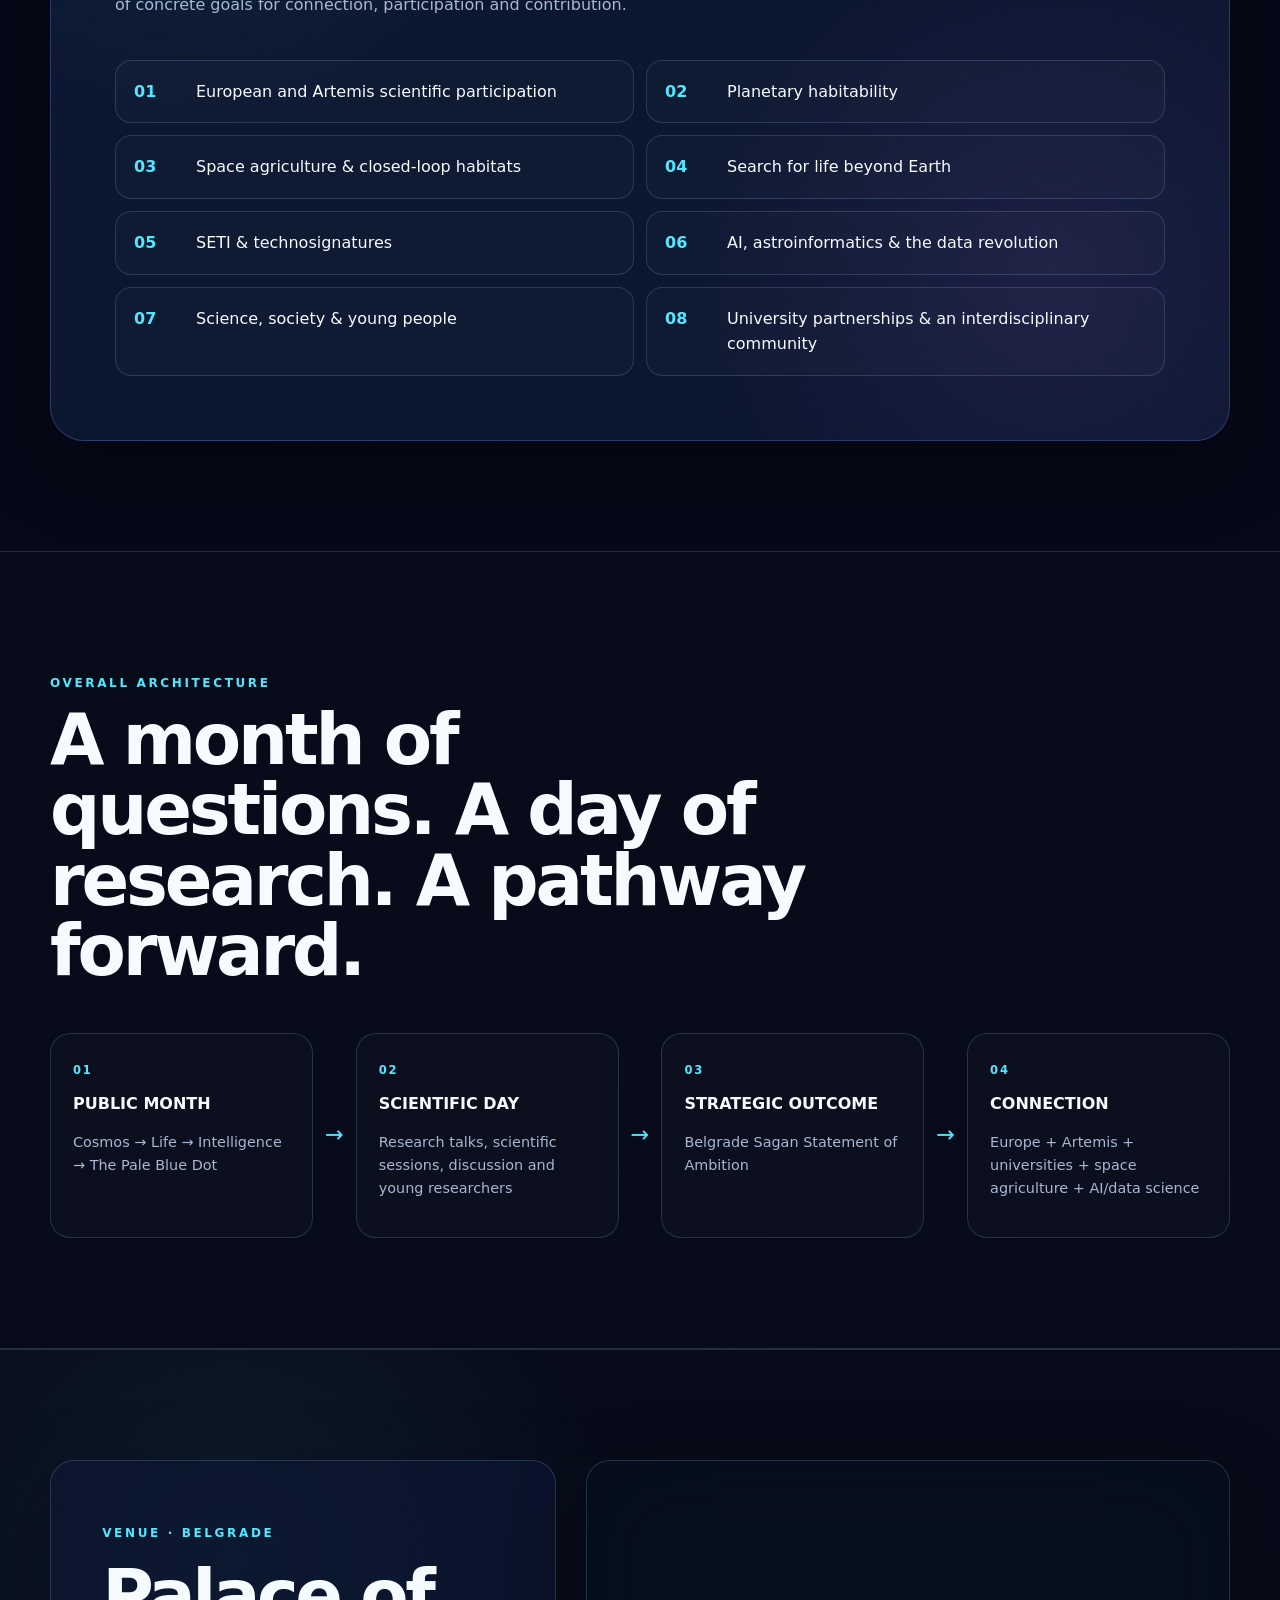
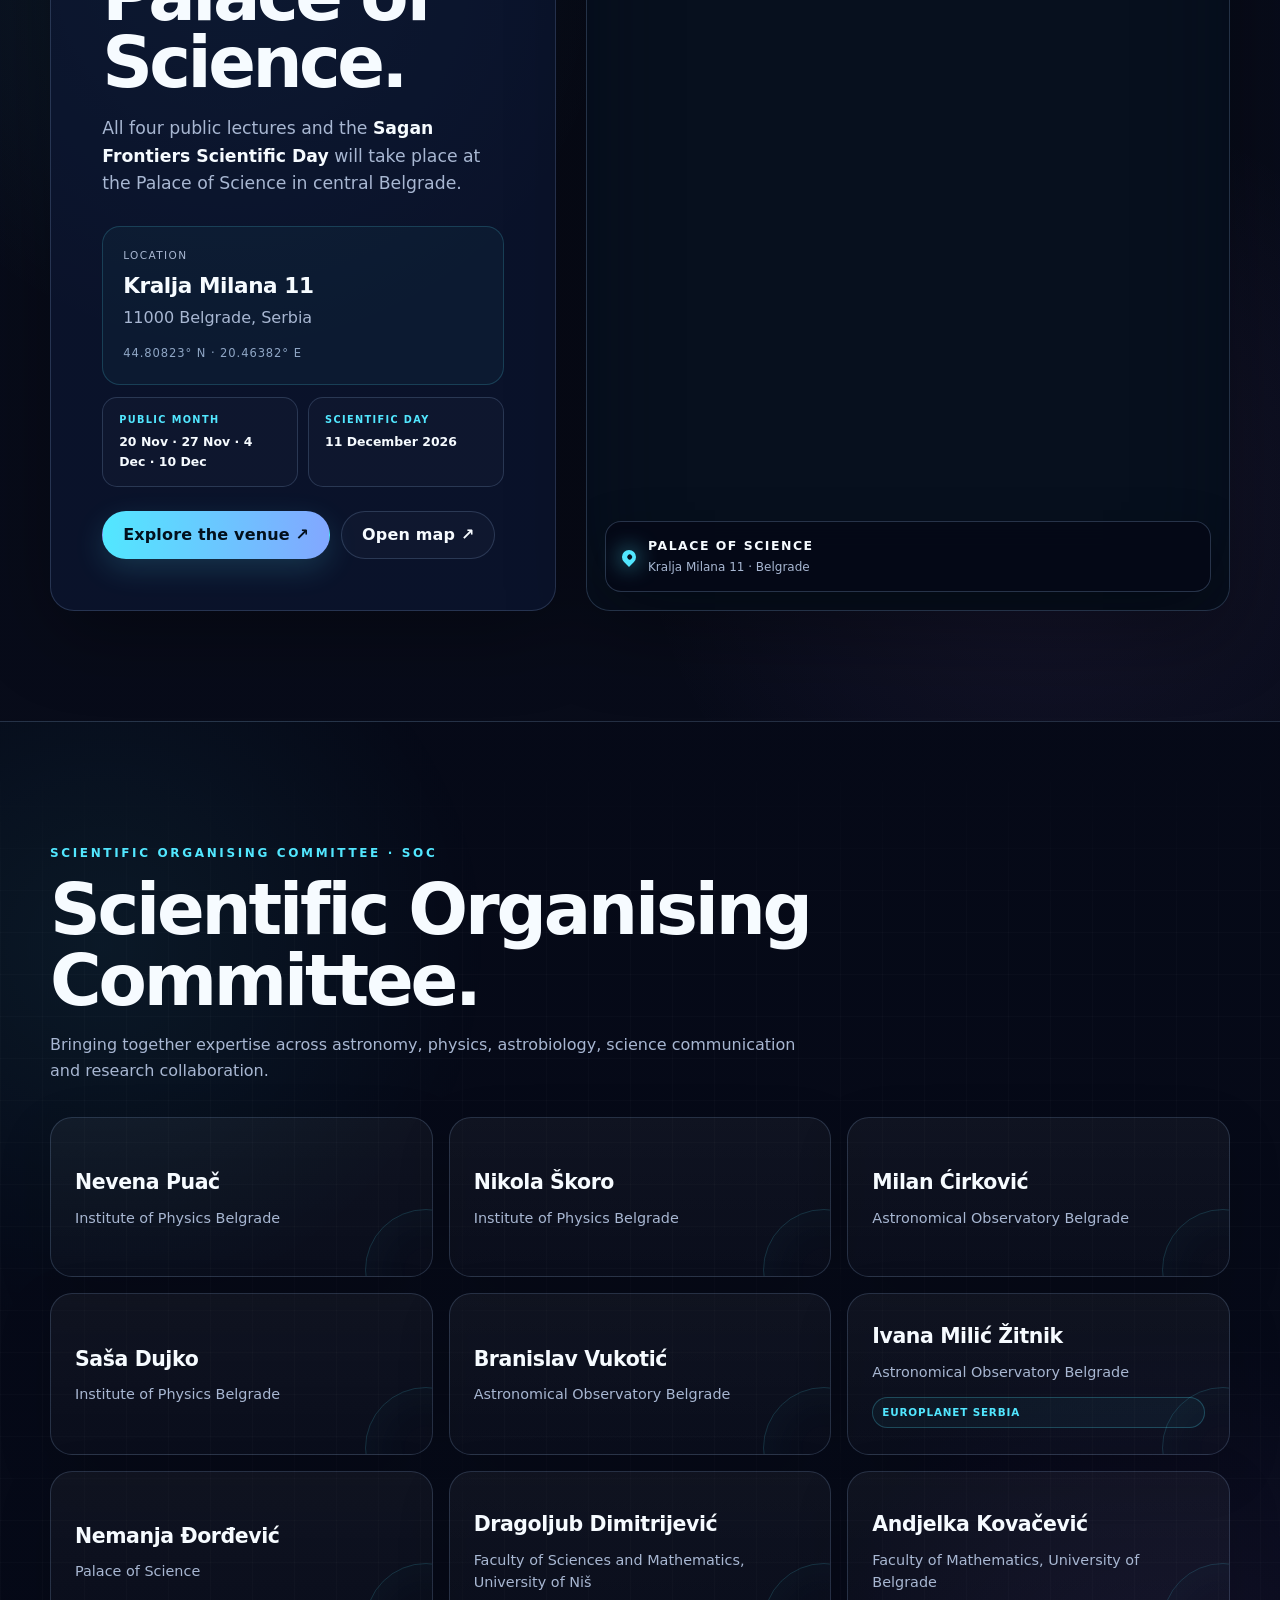
==== commit 367acd8d: "updated program" ====
--- a/index.html
+++ b/index.html
@@ -197,6 +197,9 @@
         <p class="eyebrow">PUBLIC MONTH</p>
         <h2>Four questions. One cosmic journey.</h2>
         <p>Each lecture takes one great Sagan question and connects it to contemporary science — from our place in the Universe to the responsibilities that follow from the cosmic perspective.</p>
+        <div class="science-day-actions">
+          <a class="button button-secondary" href="https://palatanauke.rs/vesti/saganove-granice-obelezavamo-mesec-karla-sagana-u-srbiji/" target="_blank" rel="noopener noreferrer">Public lectures at Palace of Science ↗</a>
+        </div>
       </div>
 
       <div class="public-lecture-pairing-head reveal">
@@ -284,27 +287,121 @@
         <div class="section-heading reveal">
           <p class="eyebrow">FRIDAY · 11 DECEMBER 2026 · PALACE OF SCIENCE, BELGRADE</p>
           <h2>SAGAN FRONTIERS — Scientific Day</h2>
-          <p><strong>Working Programme</strong> — keynote topics, speakers and remaining programme items will be updated as invitations are confirmed.</p>
+          <p><strong>Working Programme</strong> — confirmed speakers and chairs are shown below; remaining TBC items will be updated as confirmations arrive.</p>
           <div class="science-day-actions">
             <a class="button button-primary" href="#registration">Scientific Day registration</a>
           </div>
         </div>
 
         <div class="timeline reveal" role="list" aria-label="Scientific Day working programme">
-          <div class="timeline-item" role="listitem"><time>09:00–09:15</time><div><strong>Opening</strong></div></div>
-          <div class="timeline-item highlight" role="listitem"><time>09:15–09:55</time><div><strong>Keynote I</strong></div></div>
-          <div class="timeline-item highlight" role="listitem"><time>09:55–10:35</time><div><strong>Keynote II</strong></div></div>
+          <div class="timeline-item" role="listitem">
+            <time>09:00–09:15</time>
+            <div>
+              <strong>Opening — Nemanja Đorđević</strong>
+              <span>Welcome: <em>Carl Sagan’s scientific legacy and today’s questions</em> · Confirmed<br>Chair: Luka Č. Popović · Confirmed</span>
+            </div>
+          </div>
+
+          <div class="timeline-item highlight" role="listitem">
+            <time>09:15–09:55</time>
+            <div>
+              <strong>Keynote I — Cosmic Rays and Radiation Environments: Implications for Earth and Beyond</strong>
+              <span>Nikola Veselinović · Institute of Physics Belgrade · Confirmed</span>
+            </div>
+          </div>
+
+          <div class="timeline-item highlight" role="listitem">
+            <time>09:55–10:35</time>
+            <div>
+              <strong>Keynote II — Exoplanets, Biosignatures &amp; Experimental Astrobiology</strong>
+              <span>Prof. Tanja Berić · Laboratory for Experimental Astrobiology, IPB / Faculty of Biology · Confirmed</span>
+            </div>
+          </div>
+
           <div class="timeline-item break" role="listitem"><time>10:35–11:05</time><div><strong>Coffee break</strong></div></div>
-          <div class="timeline-item highlight" role="listitem"><time>11:05–11:45</time><div><strong>Keynote III</strong></div></div>
-          <div class="timeline-item" role="listitem"><time>11:45–12:45</time><div><strong>Programme item to be confirmed</strong></div></div>
+
+          <div class="timeline-item highlight" role="listitem">
+            <time>11:05–11:45</time>
+            <div>
+              <strong>Keynote III — Planetary and Exoplanetary Atmospheres: Electrical Discharges and Extreme Environments</strong>
+              <span>Dr Saša Dujko · Institute of Physics Belgrade · Confirmed<br>Chair: Mihajlo Savić · Confirmed</span>
+            </div>
+          </div>
+
+          <div class="timeline-item" role="listitem">
+            <time>11:45–12:45</time>
+            <div>
+              <strong>Research Session — Life, Planetary Environments &amp; Space Agriculture</strong>
+              <span>Chair: Nevena Puač · Confirmed</span>
+            </div>
+          </div>
+
+          <div class="timeline-item" role="listitem">
+            <time>11:45–12:05</time>
+            <div>
+              <strong>Experimental Astrobiology: Latest Experiments and Space-Agriculture Environments</strong>
+              <span>Dr Marina Sokić &amp; Karanović · IPB / Laboratory for Experimental Astrobiology · Confirmed</span>
+            </div>
+          </div>
+
+          <div class="timeline-item" role="listitem">
+            <time>12:05–12:25</time>
+            <div>
+              <strong>Plasma Experiments and Technologies for Space Agriculture and Controlled Environments</strong>
+              <span>Dr Nikola Škoro · Institute of Physics Belgrade · Confirmed</span>
+            </div>
+          </div>
+
+          <div class="timeline-item" role="listitem">
+            <time>12:25–12:45</time>
+            <div>
+              <strong>Habitability from Planetary to Galactic Scales</strong>
+              <span>Dr Branislav Vukotić · Astronomical Observatory Belgrade · Confirmed</span>
+            </div>
+          </div>
+
           <div class="timeline-item break" role="listitem"><time>12:45–13:45</time><div><strong>Lunch</strong></div></div>
-          <div class="timeline-item highlight" role="listitem"><time>13:45–14:30</time><div><strong>Keynote IV</strong></div></div>
-          <div class="timeline-item" role="listitem"><time>14:30–15:30</time><div><strong>Research Session — AI, Time Domain &amp; New Search Methods</strong></div></div>
+
+          <div class="timeline-item highlight" role="listitem">
+            <time>13:45–14:30</time>
+            <div>
+              <strong>Keynote IV — SETI and Technosignatures</strong>
+              <span>Dr Milan M. Ćirković · Astronomical Observatory Belgrade<br>Chair: Elizabeth Chung · Confirmed</span>
+            </div>
+          </div>
+
+          <div class="timeline-item" role="listitem">
+            <time>14:30–15:30</time>
+            <div>
+              <strong>Research Session — AI, Time Domain &amp; New Search Methods</strong>
+              <span>Chair: TBC</span>
+            </div>
+          </div>
+
+          <div class="timeline-item" role="listitem"><time>14:30–14:50</time><div><strong>PINN in Solar Physics</strong><span>Ivan Milić · Confirmed</span></div></div>
+          <div class="timeline-item" role="listitem"><time>14:50–15:10</time><div><strong>AI / Data-Science Contribution</strong><span>Speaker from Prof. Boško Nikolić’s group, School of Electrical Engineering (ETF), University of Belgrade · TBC</span></div></div>
+          <div class="timeline-item" role="listitem"><time>15:10–15:30</time><div><strong>A Pale Red Dot: Earth’s Waste Heat as a Technosignature</strong><span>Ana Mitrašinović · Confirmed</span></div></div>
+
           <div class="timeline-item break" role="listitem"><time>15:30–16:00</time><div><strong>Coffee break</strong></div></div>
-          <div class="timeline-item" role="listitem"><time>16:00–17:00</time><div><strong>Round Table — Serbia in Space</strong><span>Connecting and Contributing to European and Artemis Science</span></div></div>
-          <div class="timeline-item" role="listitem"><time>17:00–18:00</time><div><strong>Programme item to be confirmed</strong></div></div>
+
+          <div class="timeline-item" role="listitem">
+            <time>16:00–17:00</time>
+            <div>
+              <strong>Round Table — Serbia in Space: Connecting and Contributing to European and Artemis Science</strong>
+              <span>Mihajlo Savić · Institute of Physics Belgrade · Confirmed<br>Ivana Milić Žitnik · Europlanet Serbia · Confirmed<br>Tanja Berić · Faculty of Biology / IPB · Confirmed<br>Ministry of Science representative · TBC<br>Prof. Bratislav Marinković or Zoran Mijić · TBC<br>Chair: TBC</span>
+            </div>
+          </div>
+
+          <div class="timeline-item" role="listitem">
+            <time>17:00–18:00</time>
+            <div>
+              <strong>Next Generation — Young Researchers / Flash Talks</strong>
+              <span>Open call to young researchers from IPB, AOB, MATF, Faculty of Biology, Faculty of Agriculture, ETF, BioSense, PMF Novi Sad / Niš and other Serbian institutions.</span>
+            </div>
+          </div>
+
           <div class="timeline-item highlight" role="listitem"><time>18:00–18:15</time><div><strong>Belgrade Sagan Statement of Ambition / Future Initiatives</strong></div></div>
-          <div class="timeline-item reception" role="listitem"><time>18:15 onward</time><div><strong>Cocktail reception in the Gallery</strong></div></div>
+          <div class="timeline-item reception" role="listitem"><time>18:15–19:15</time><div><strong>Networking refreshments in the Gallery</strong></div></div>
         </div>
       </div>
     </section>
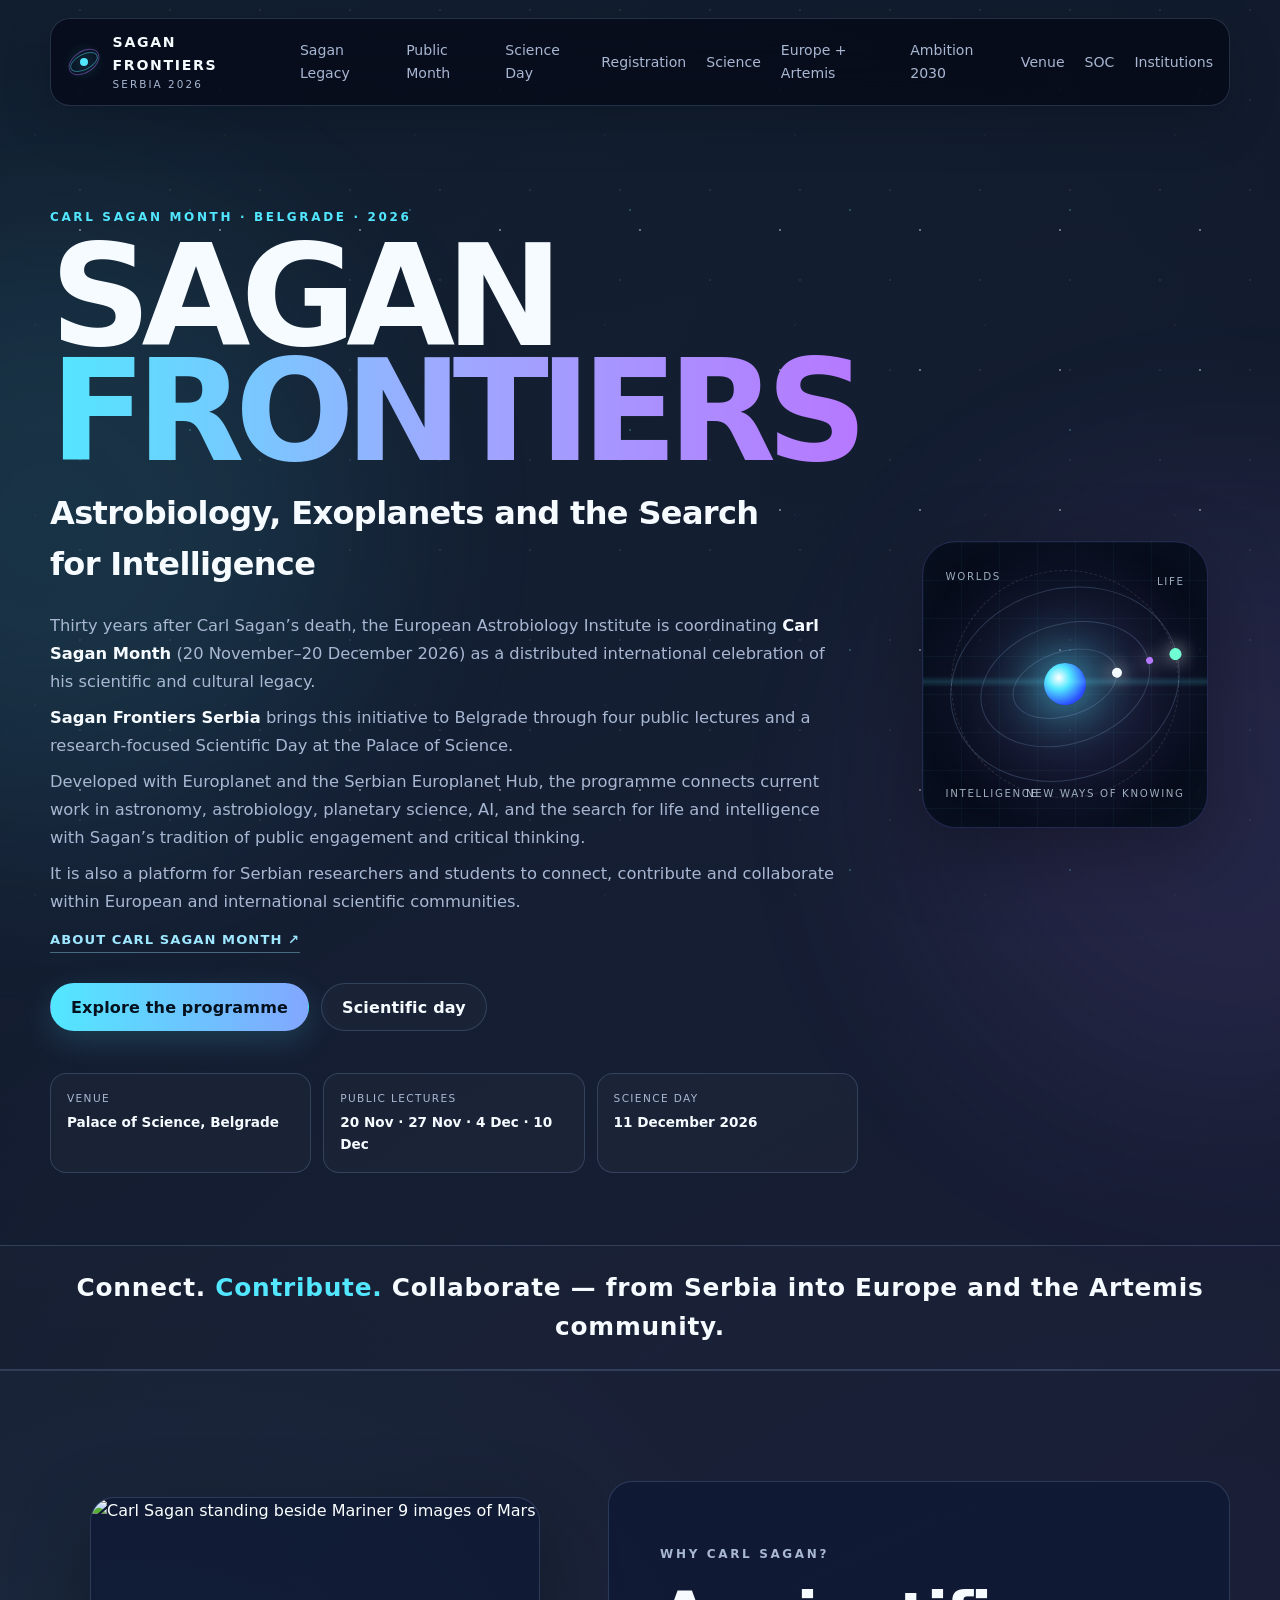
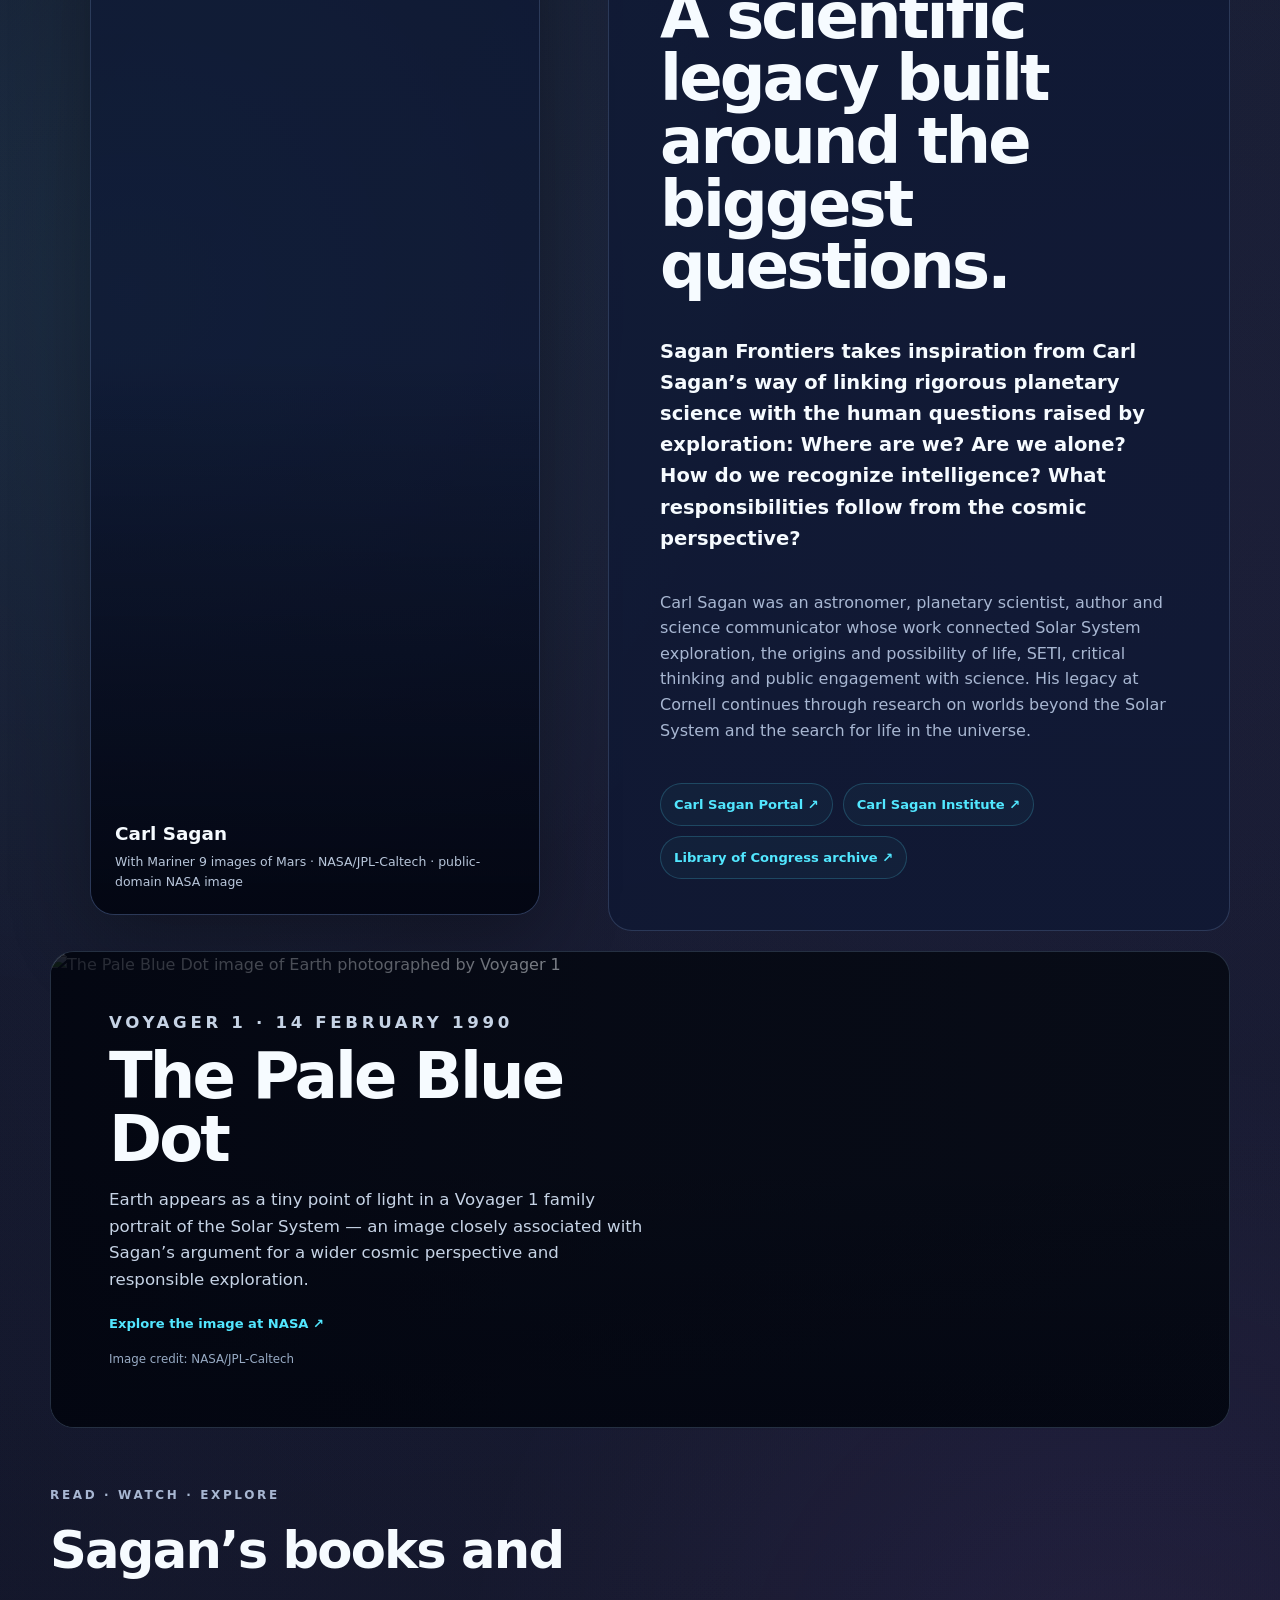
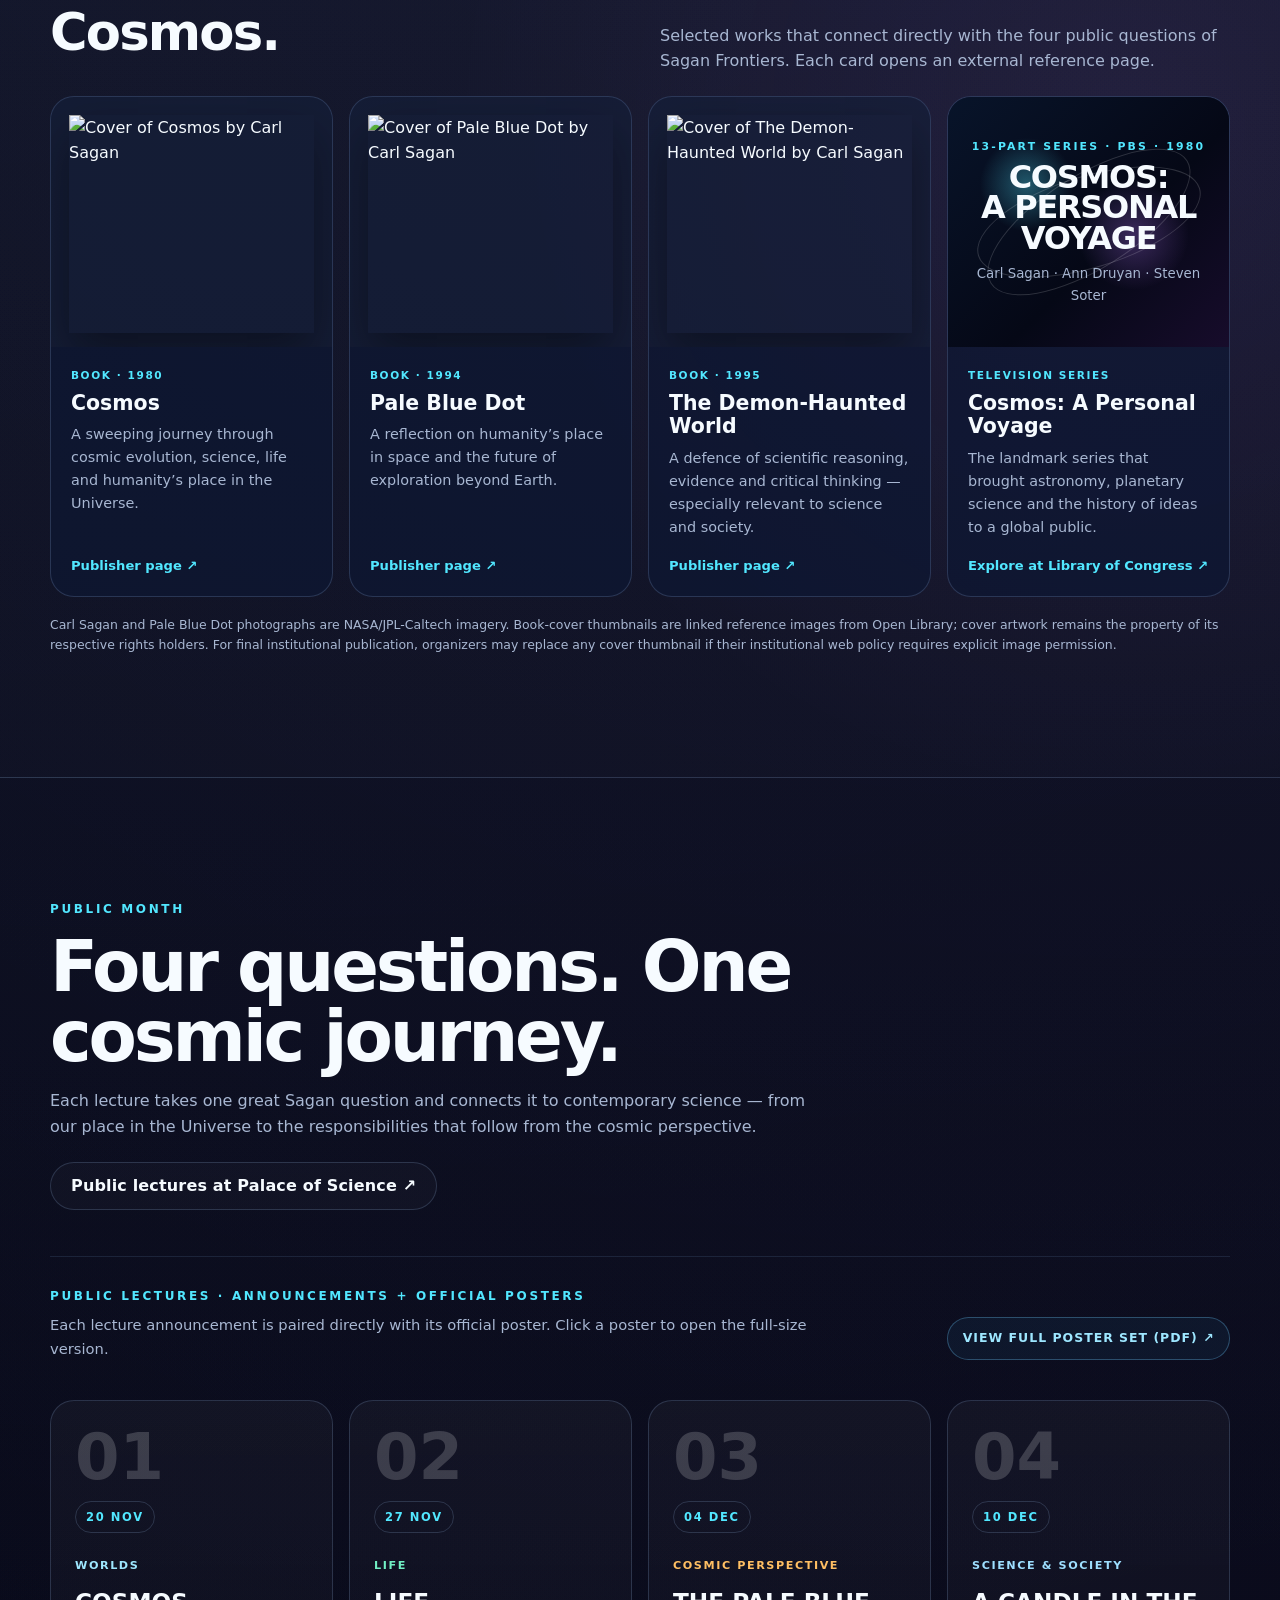
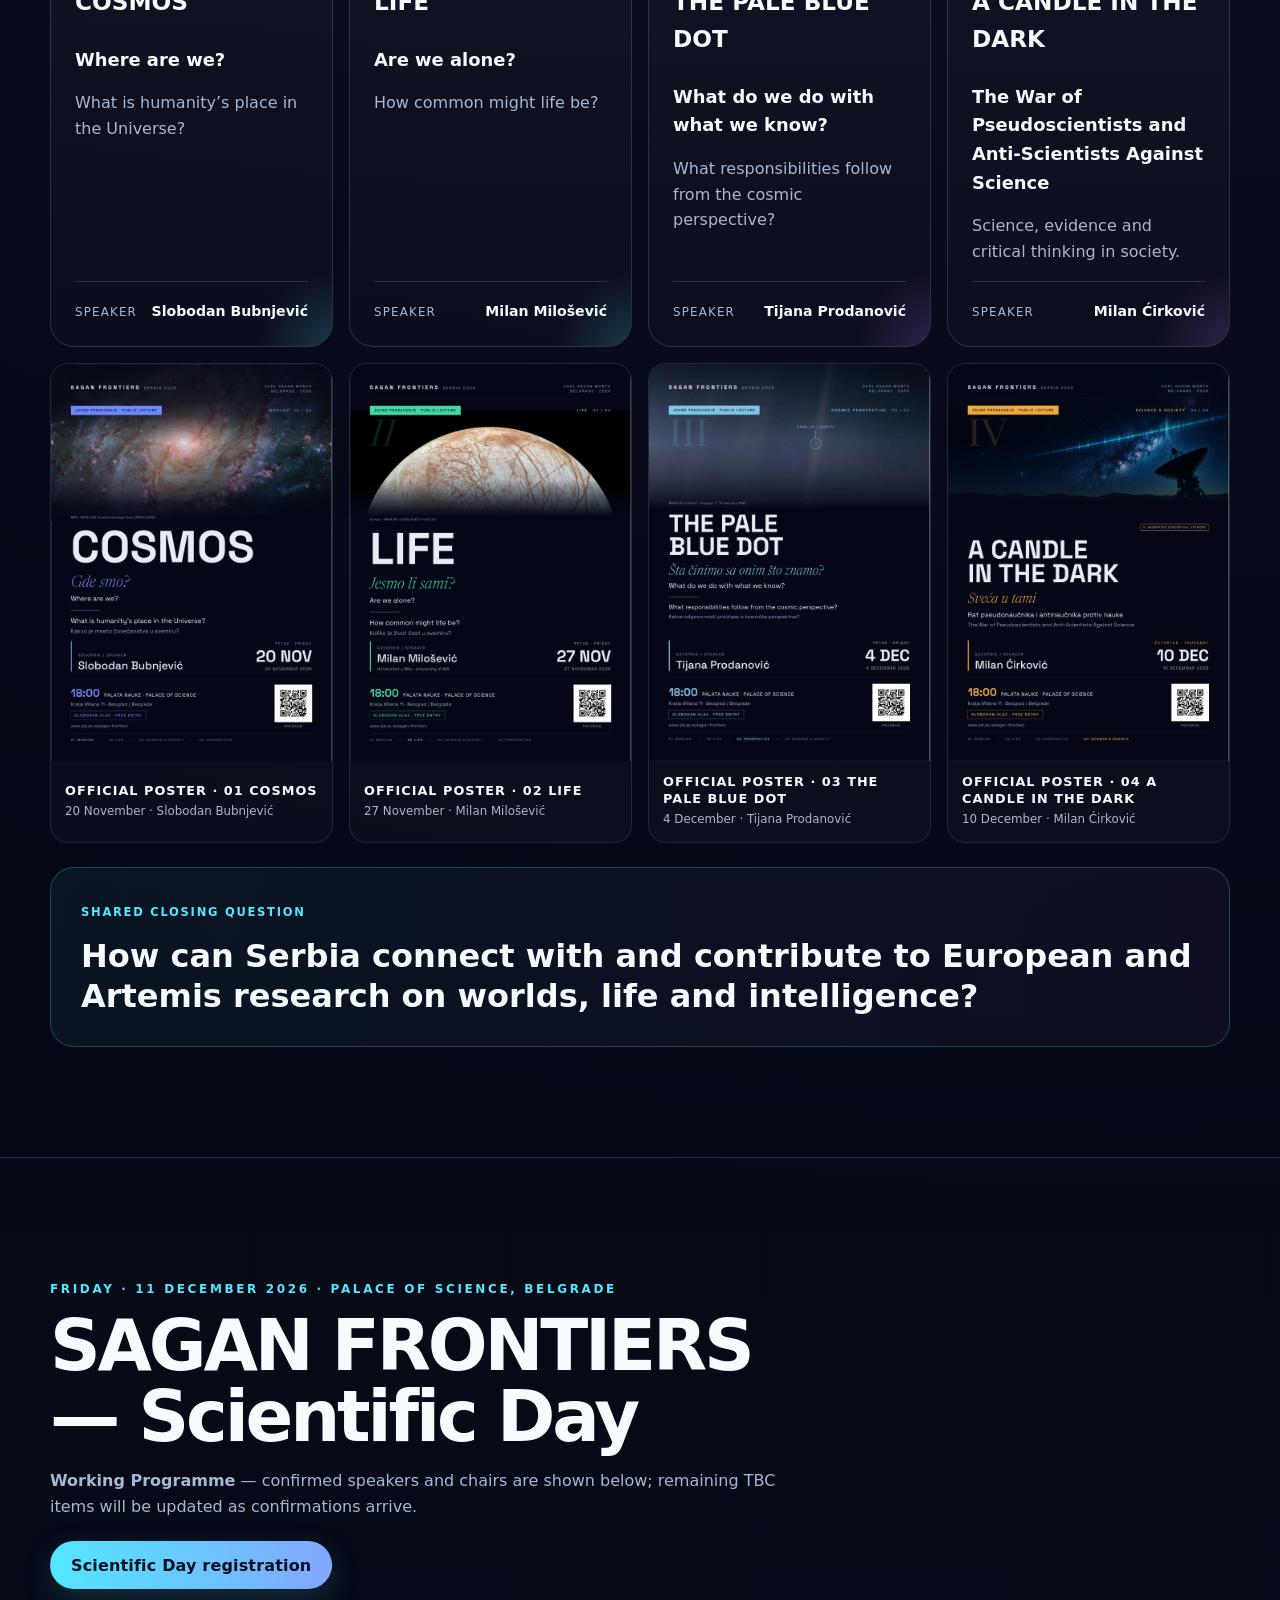
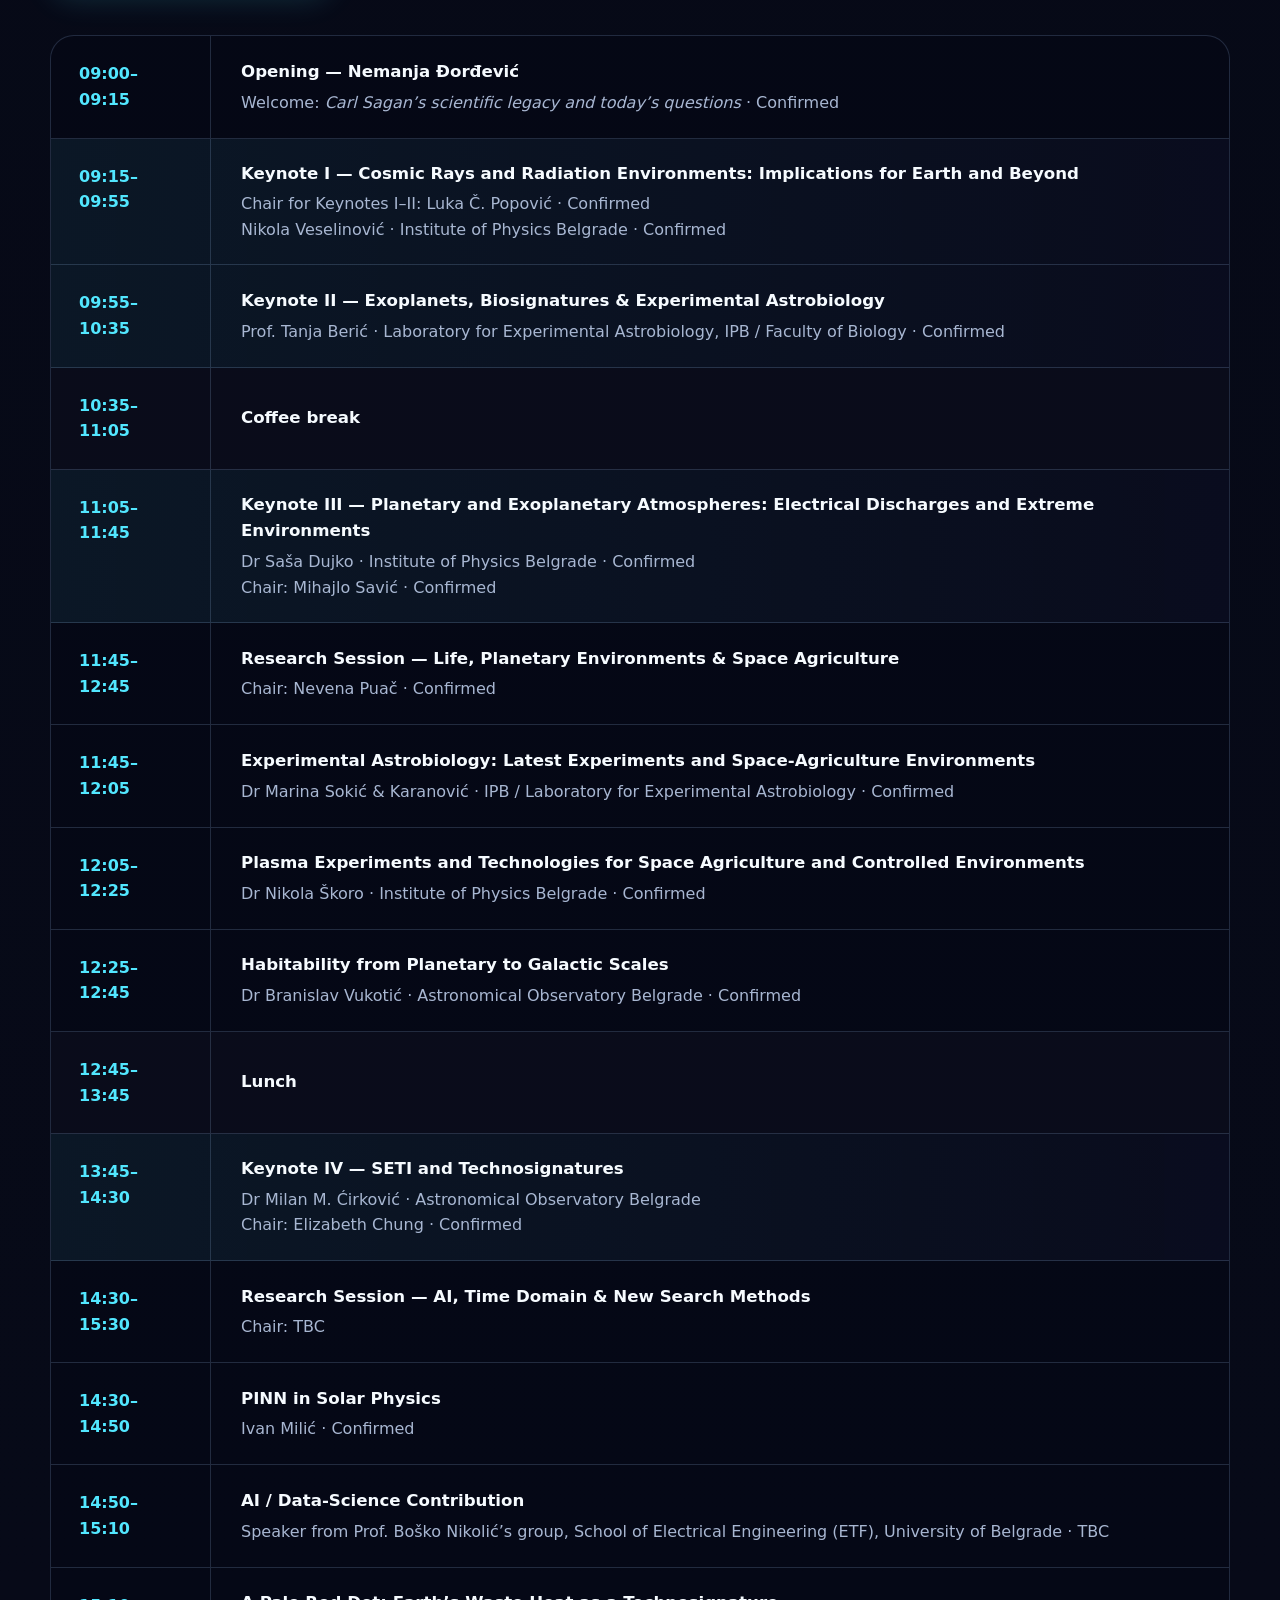
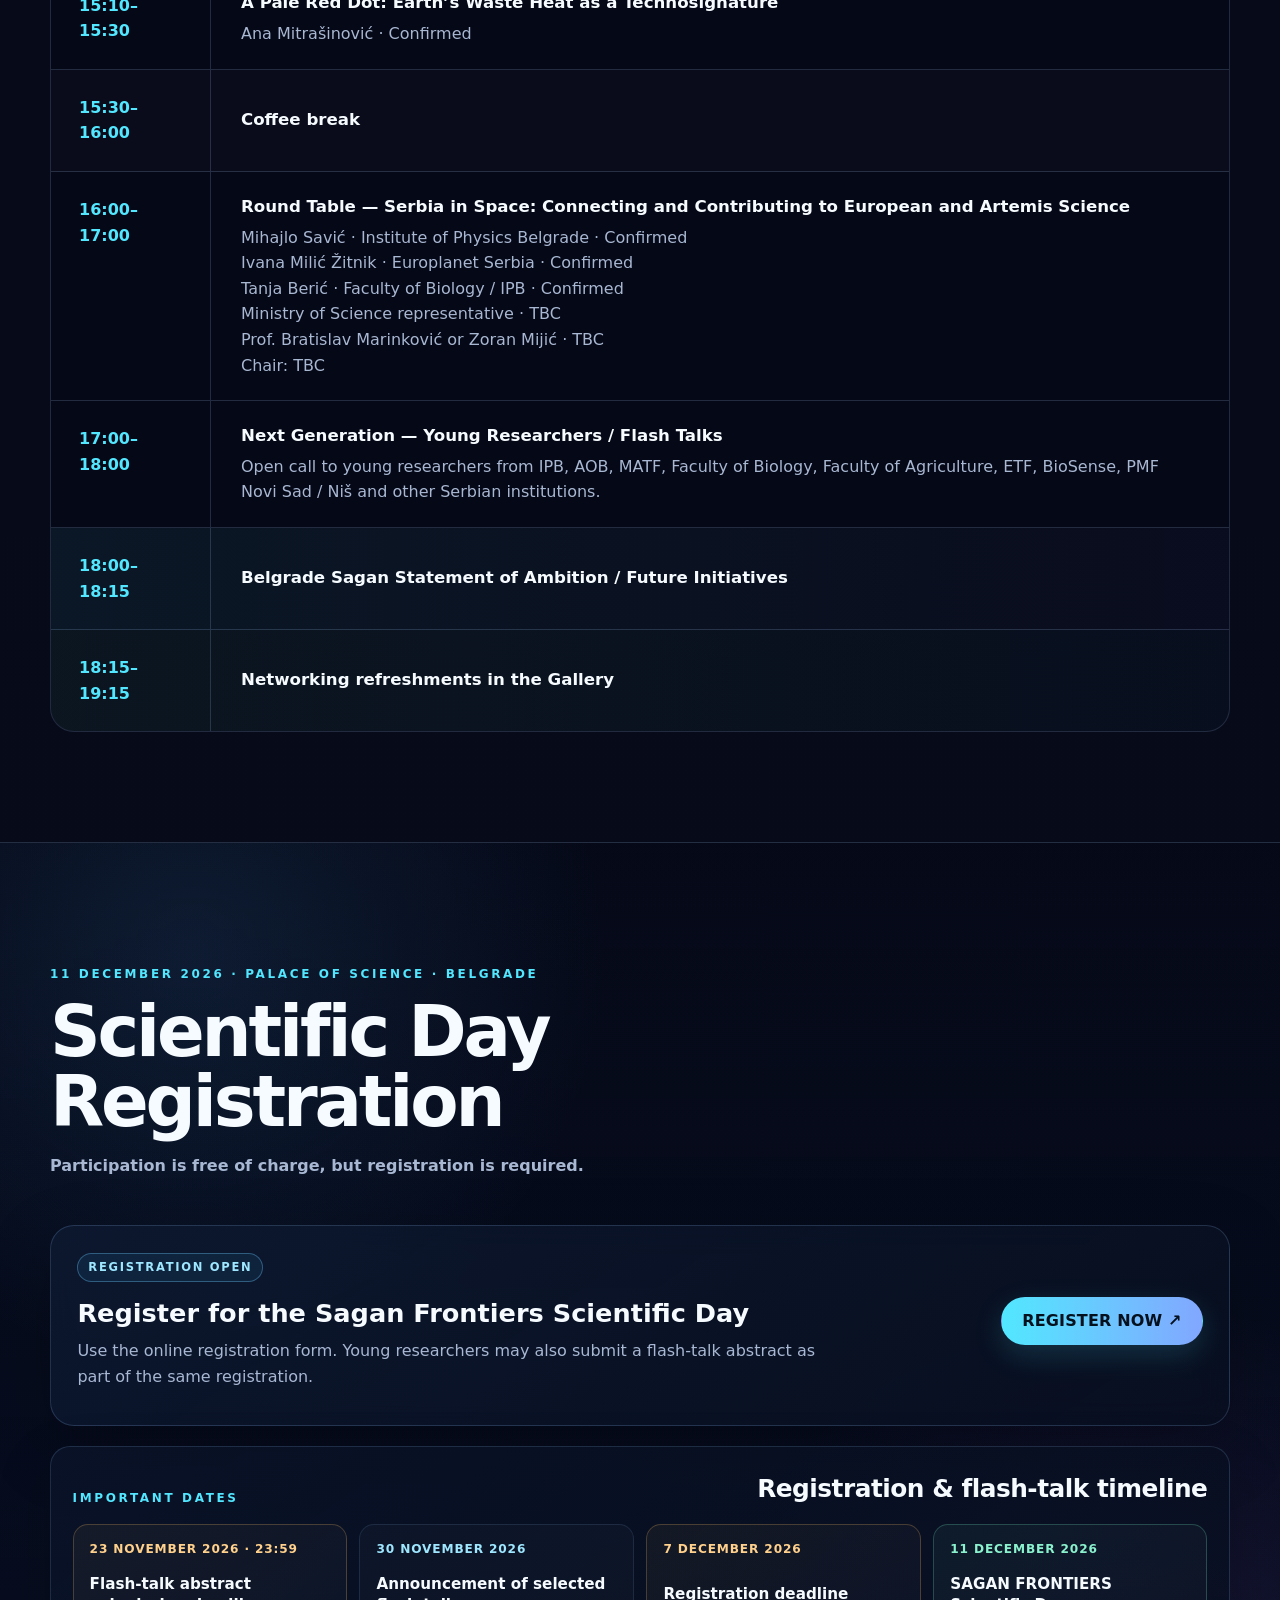
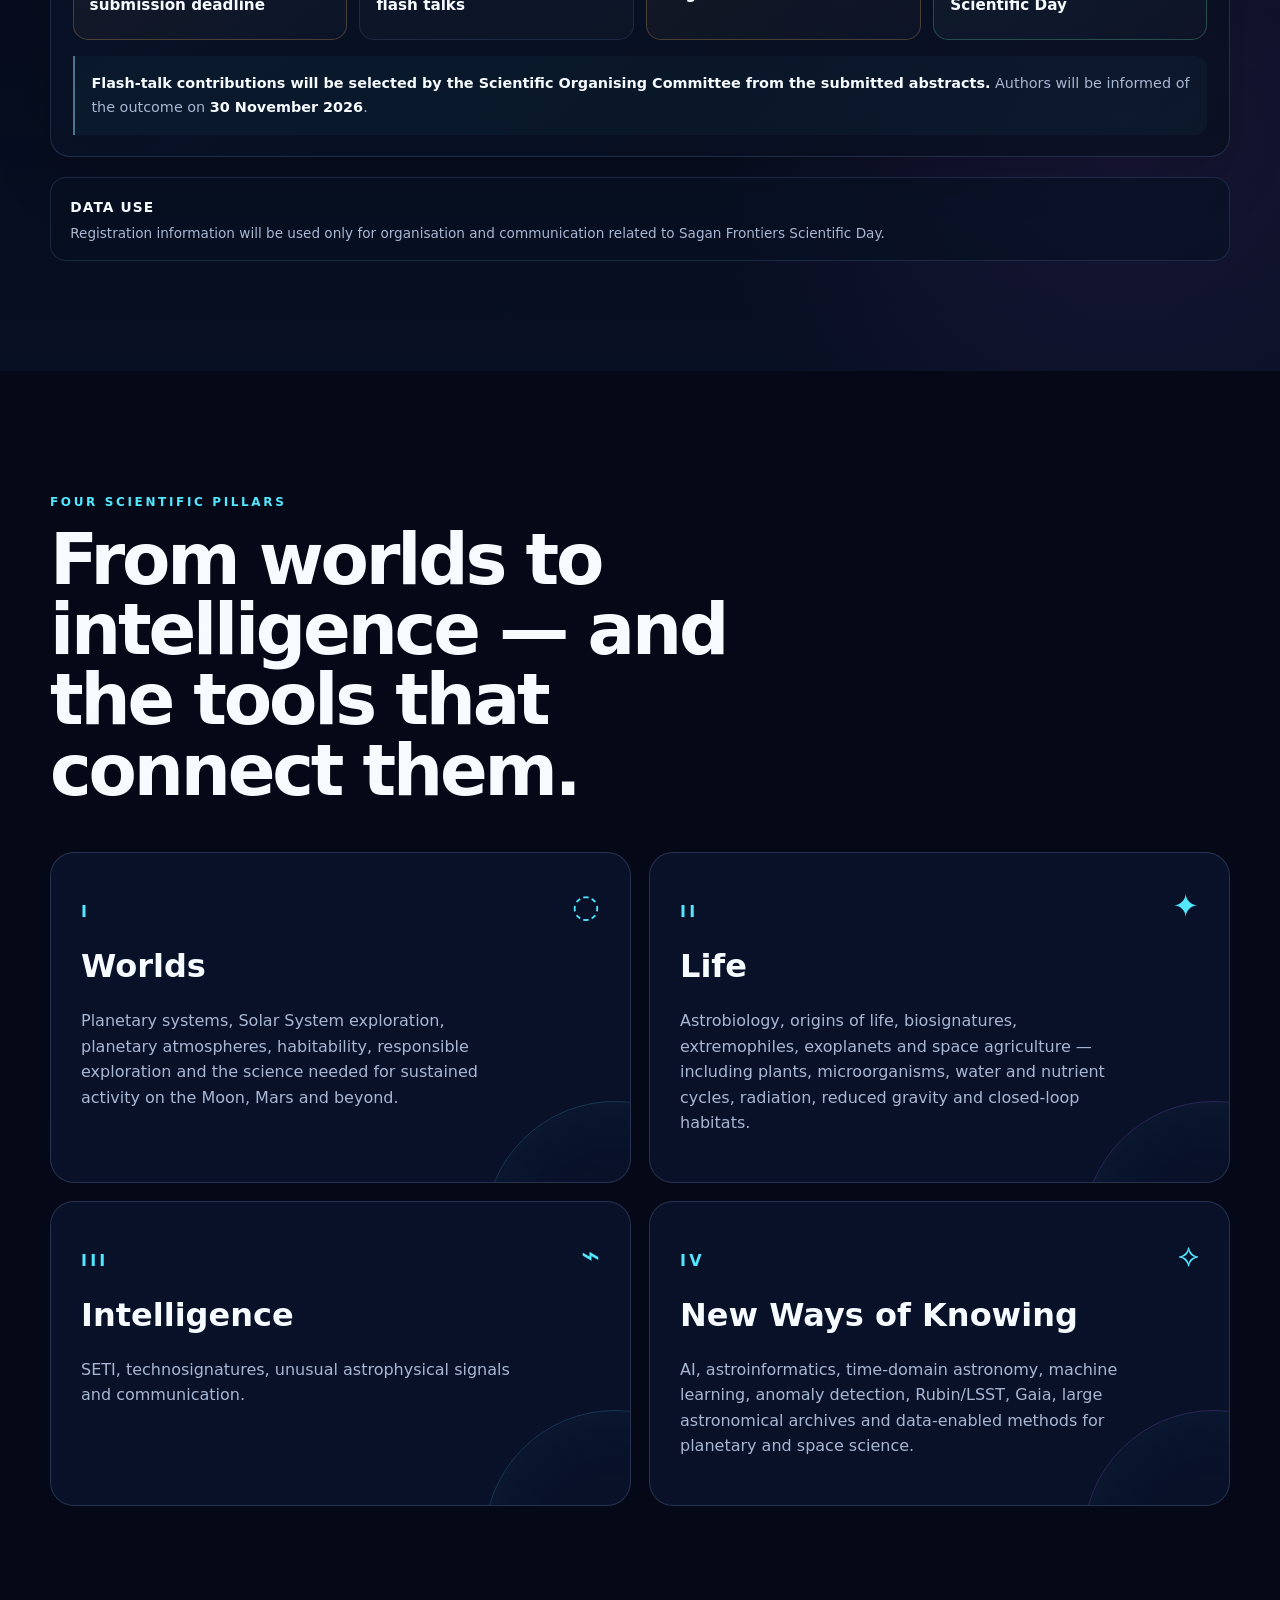
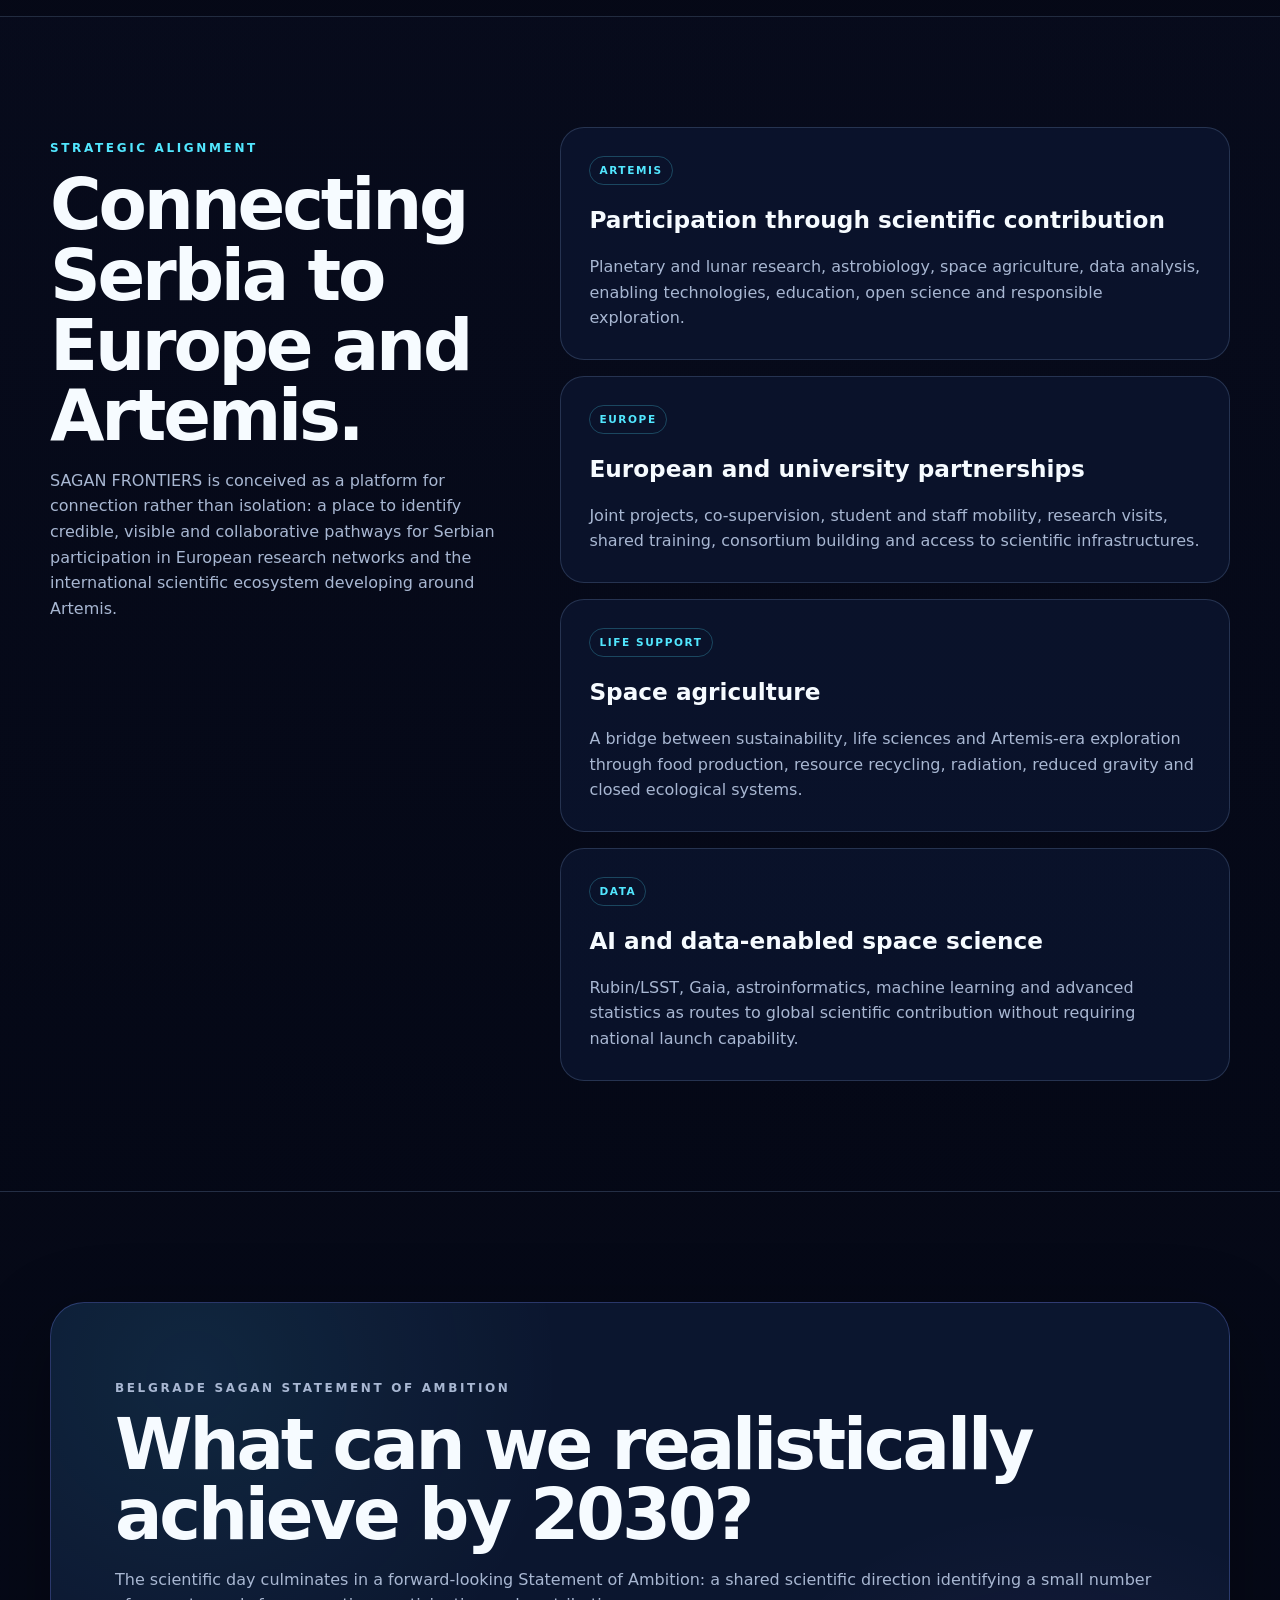
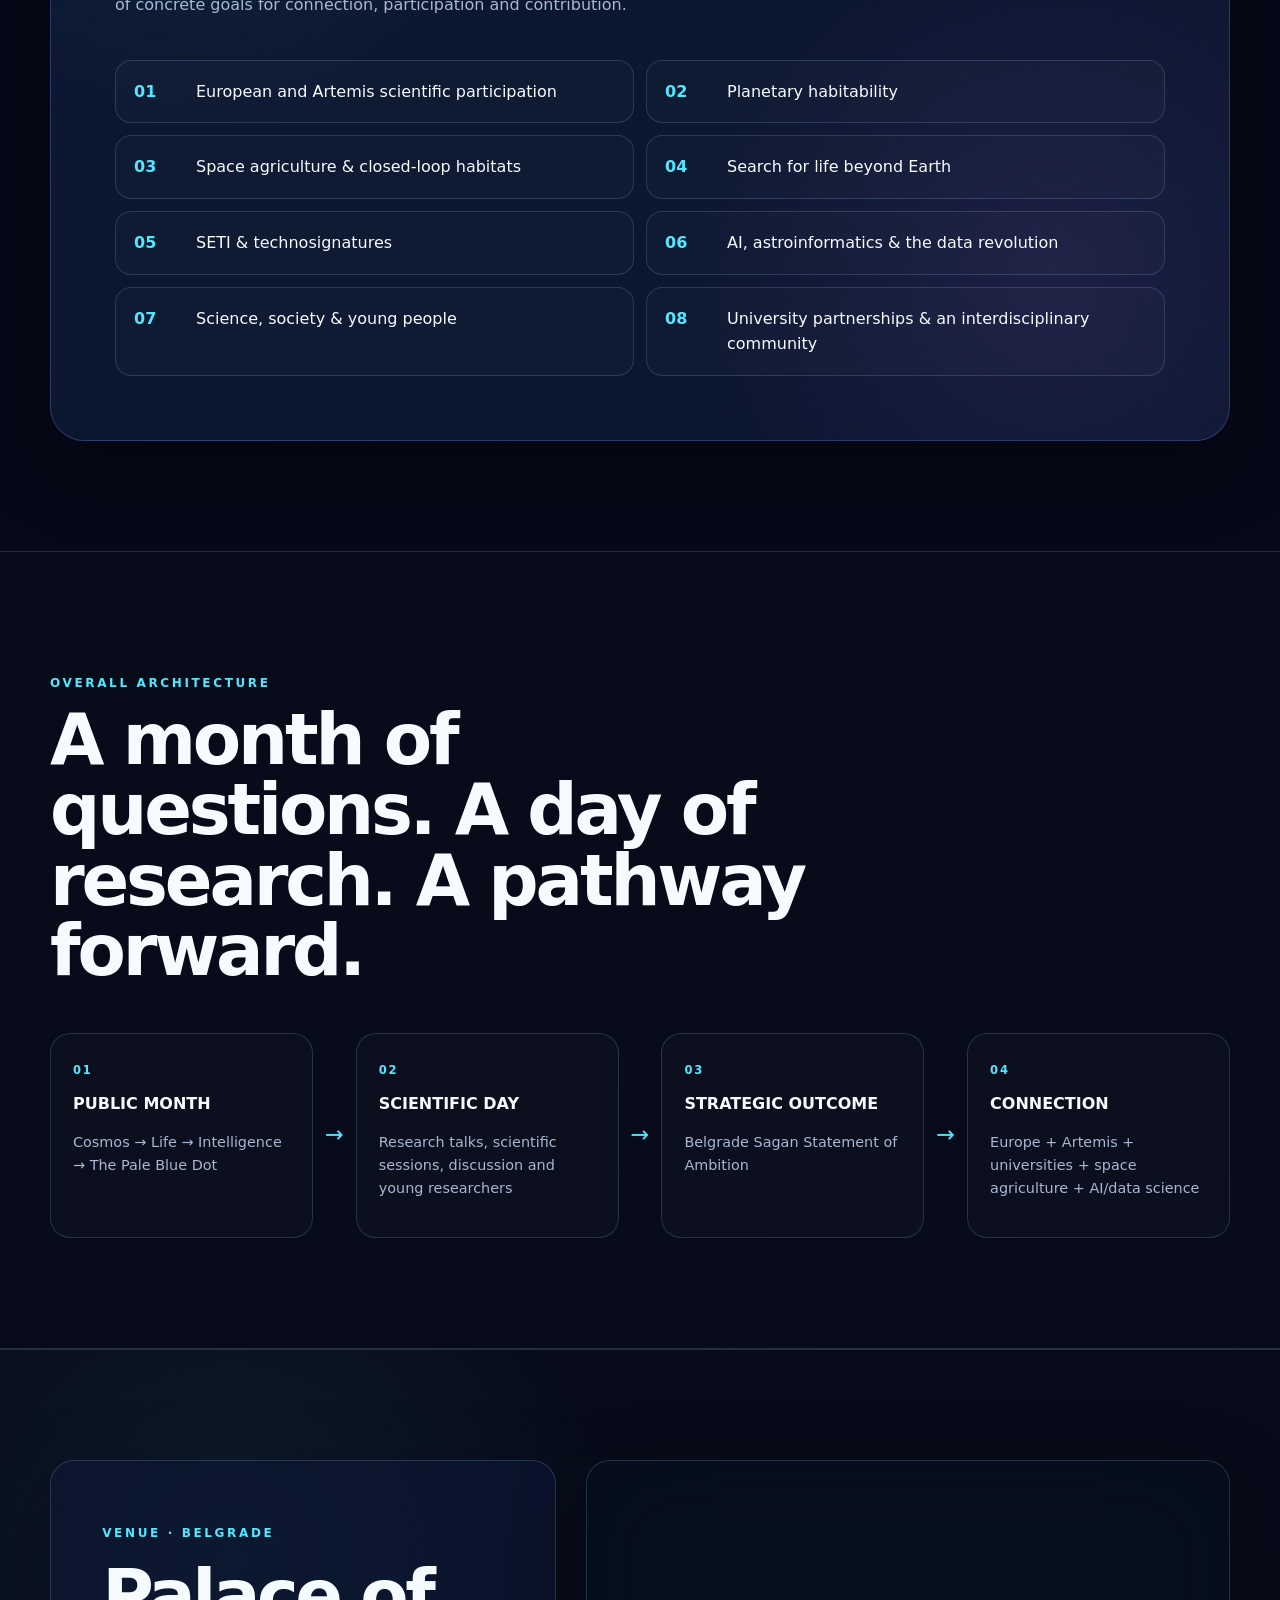
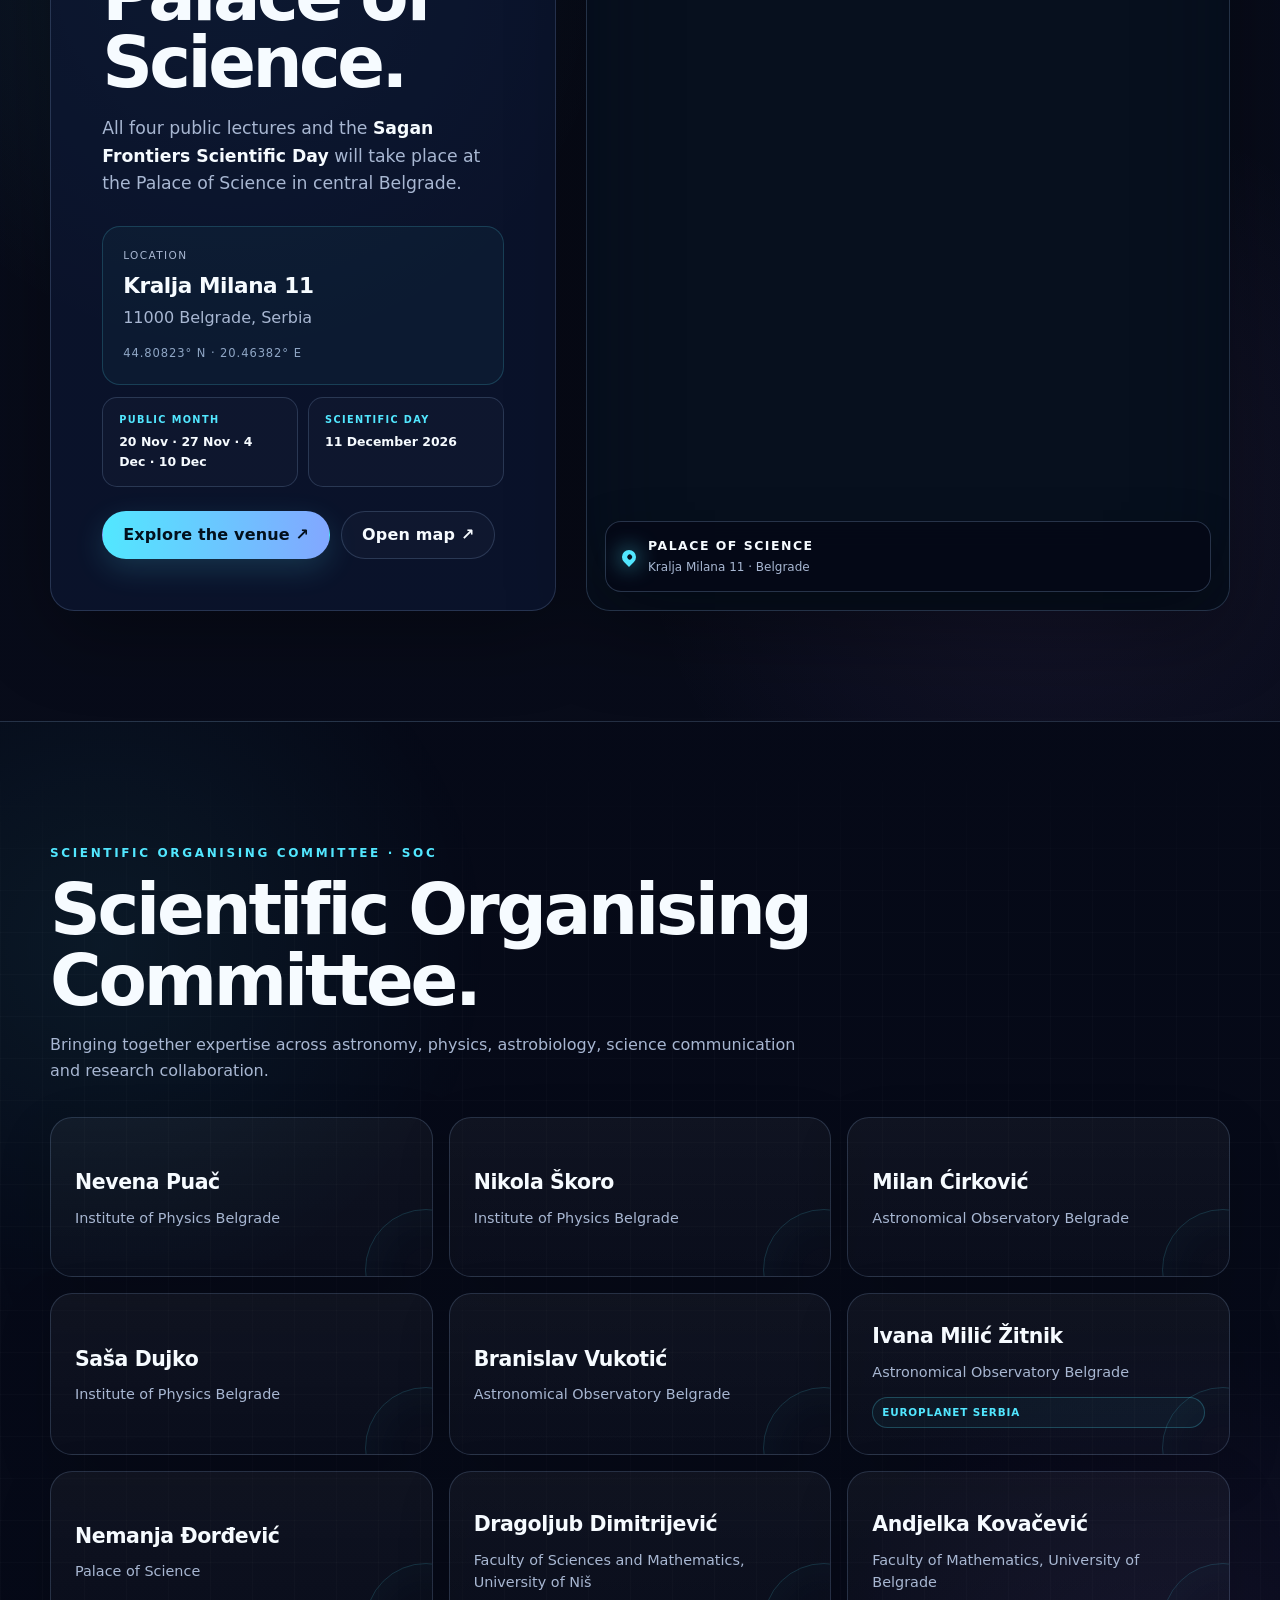
==== commit 923f3dc1: "Add files via upload" ====
--- a/index.html
+++ b/index.html
@@ -298,7 +298,7 @@
             <time>09:00–09:15</time>
             <div>
               <strong>Opening — Nemanja Đorđević</strong>
-              <span>Welcome: <em>Carl Sagan’s scientific legacy and today’s questions</em> · Confirmed<br>Chair: Luka Č. Popović · Confirmed</span>
+              <span>Welcome: <em>Carl Sagan’s scientific legacy and today’s questions</em> · Confirmed</span>
             </div>
           </div>
 
@@ -306,7 +306,7 @@
             <time>09:15–09:55</time>
             <div>
               <strong>Keynote I — Cosmic Rays and Radiation Environments: Implications for Earth and Beyond</strong>
-              <span>Nikola Veselinović · Institute of Physics Belgrade · Confirmed</span>
+              <span>Chair for Keynotes I–II: Luka Č. Popović · Confirmed<br>Nikola Veselinović · Institute of Physics Belgrade · Confirmed</span>
             </div>
           </div>
 
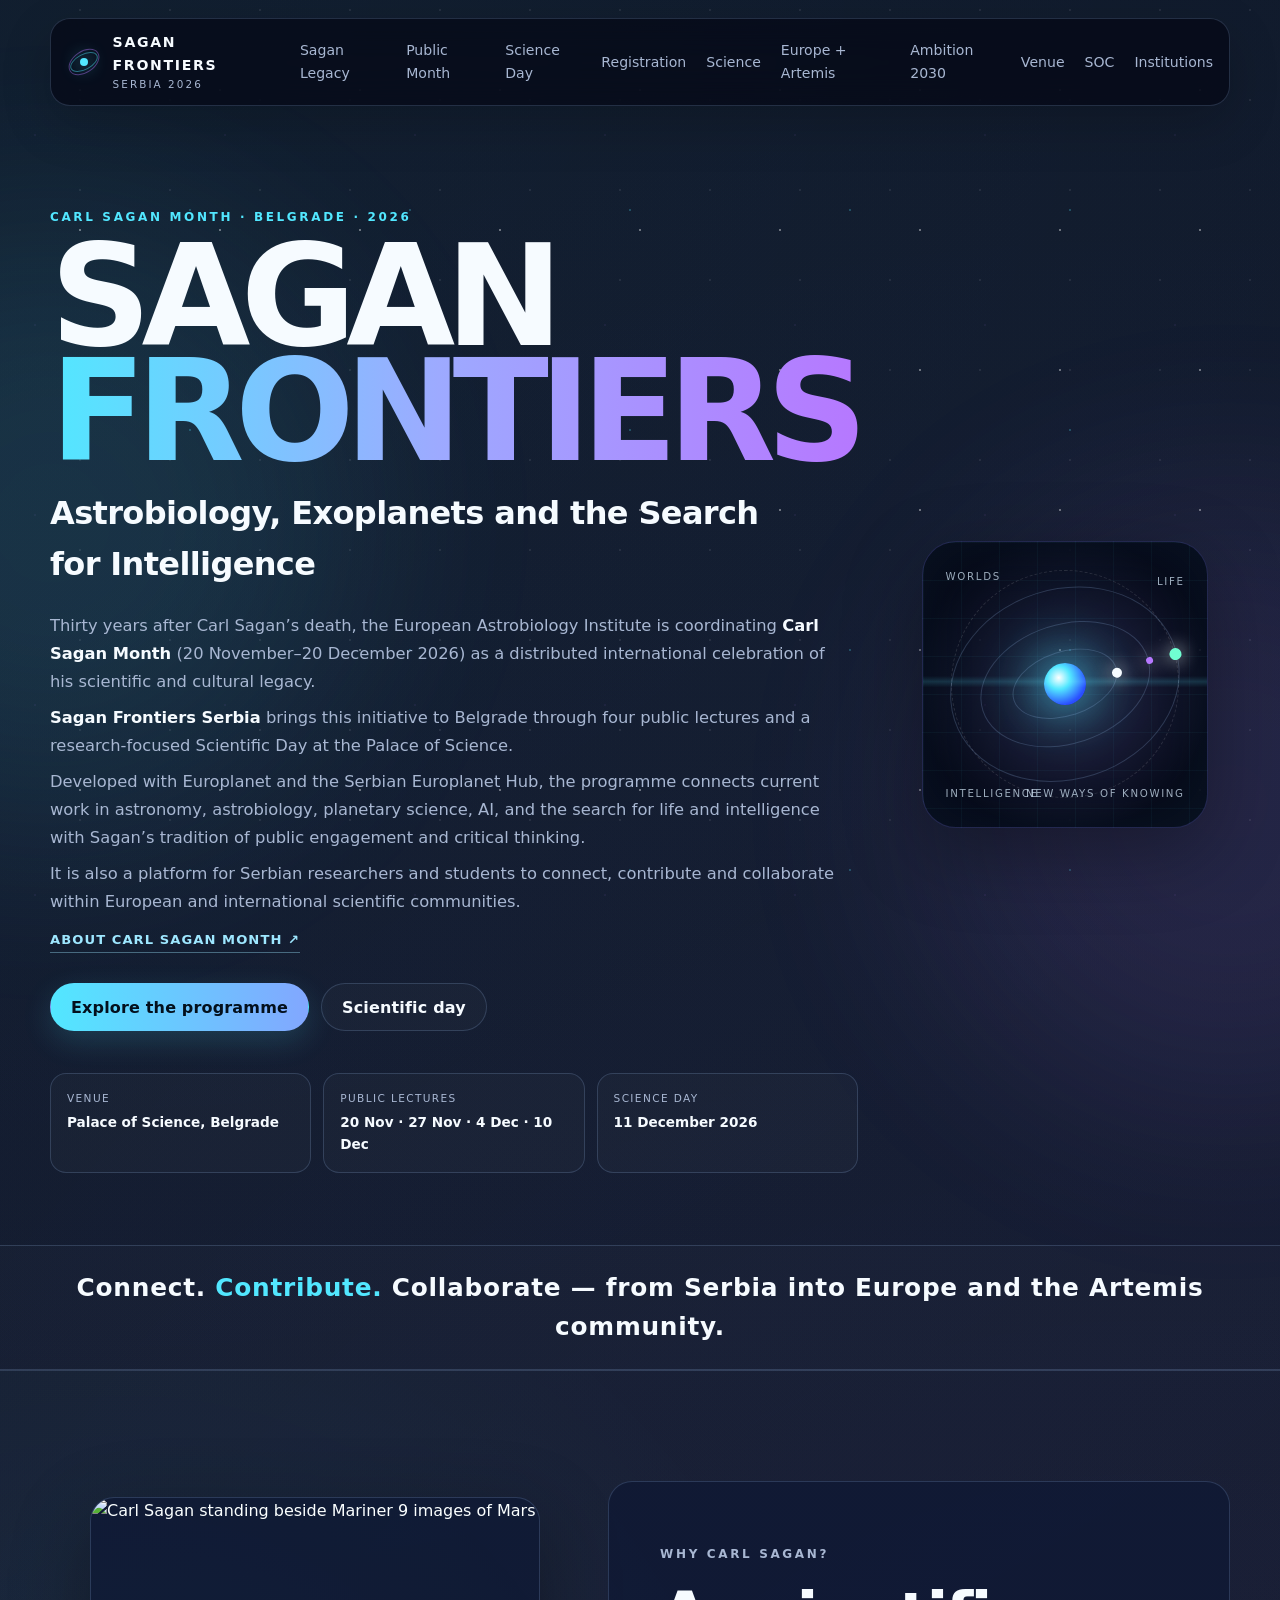
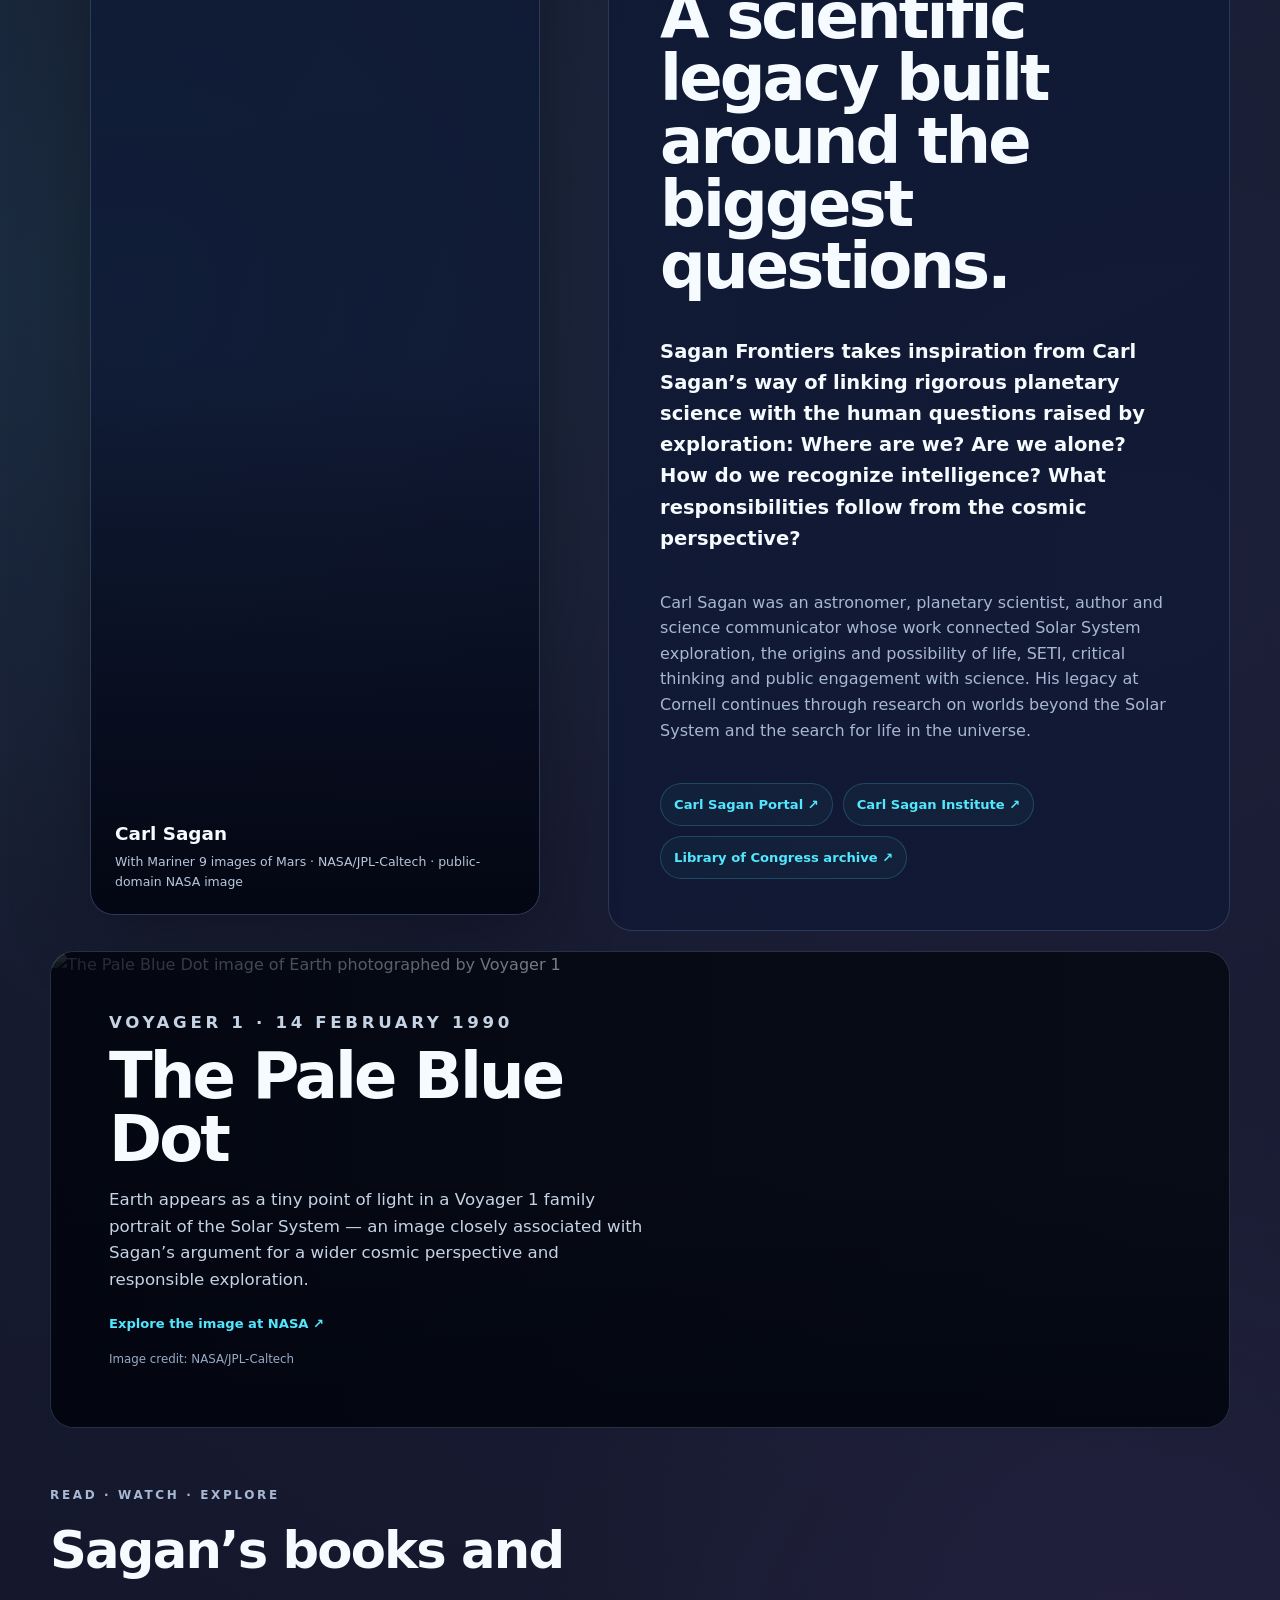
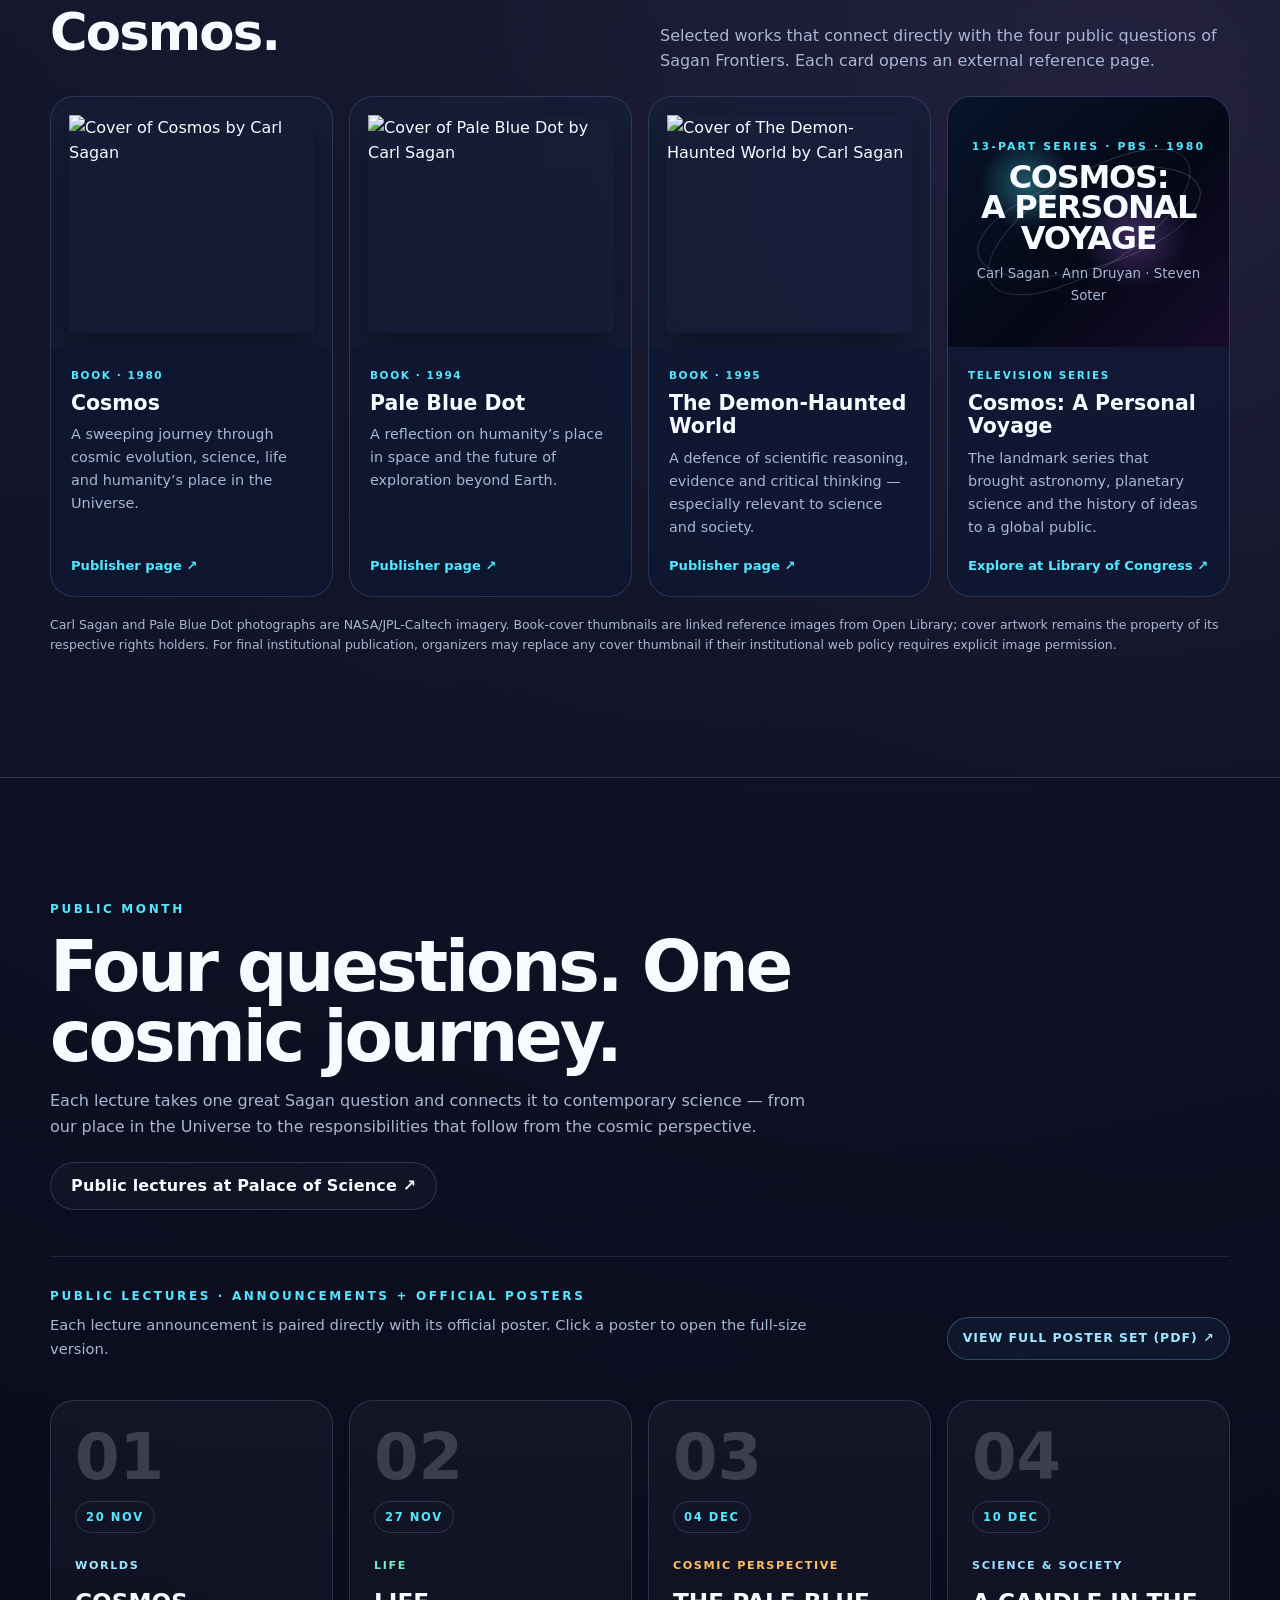
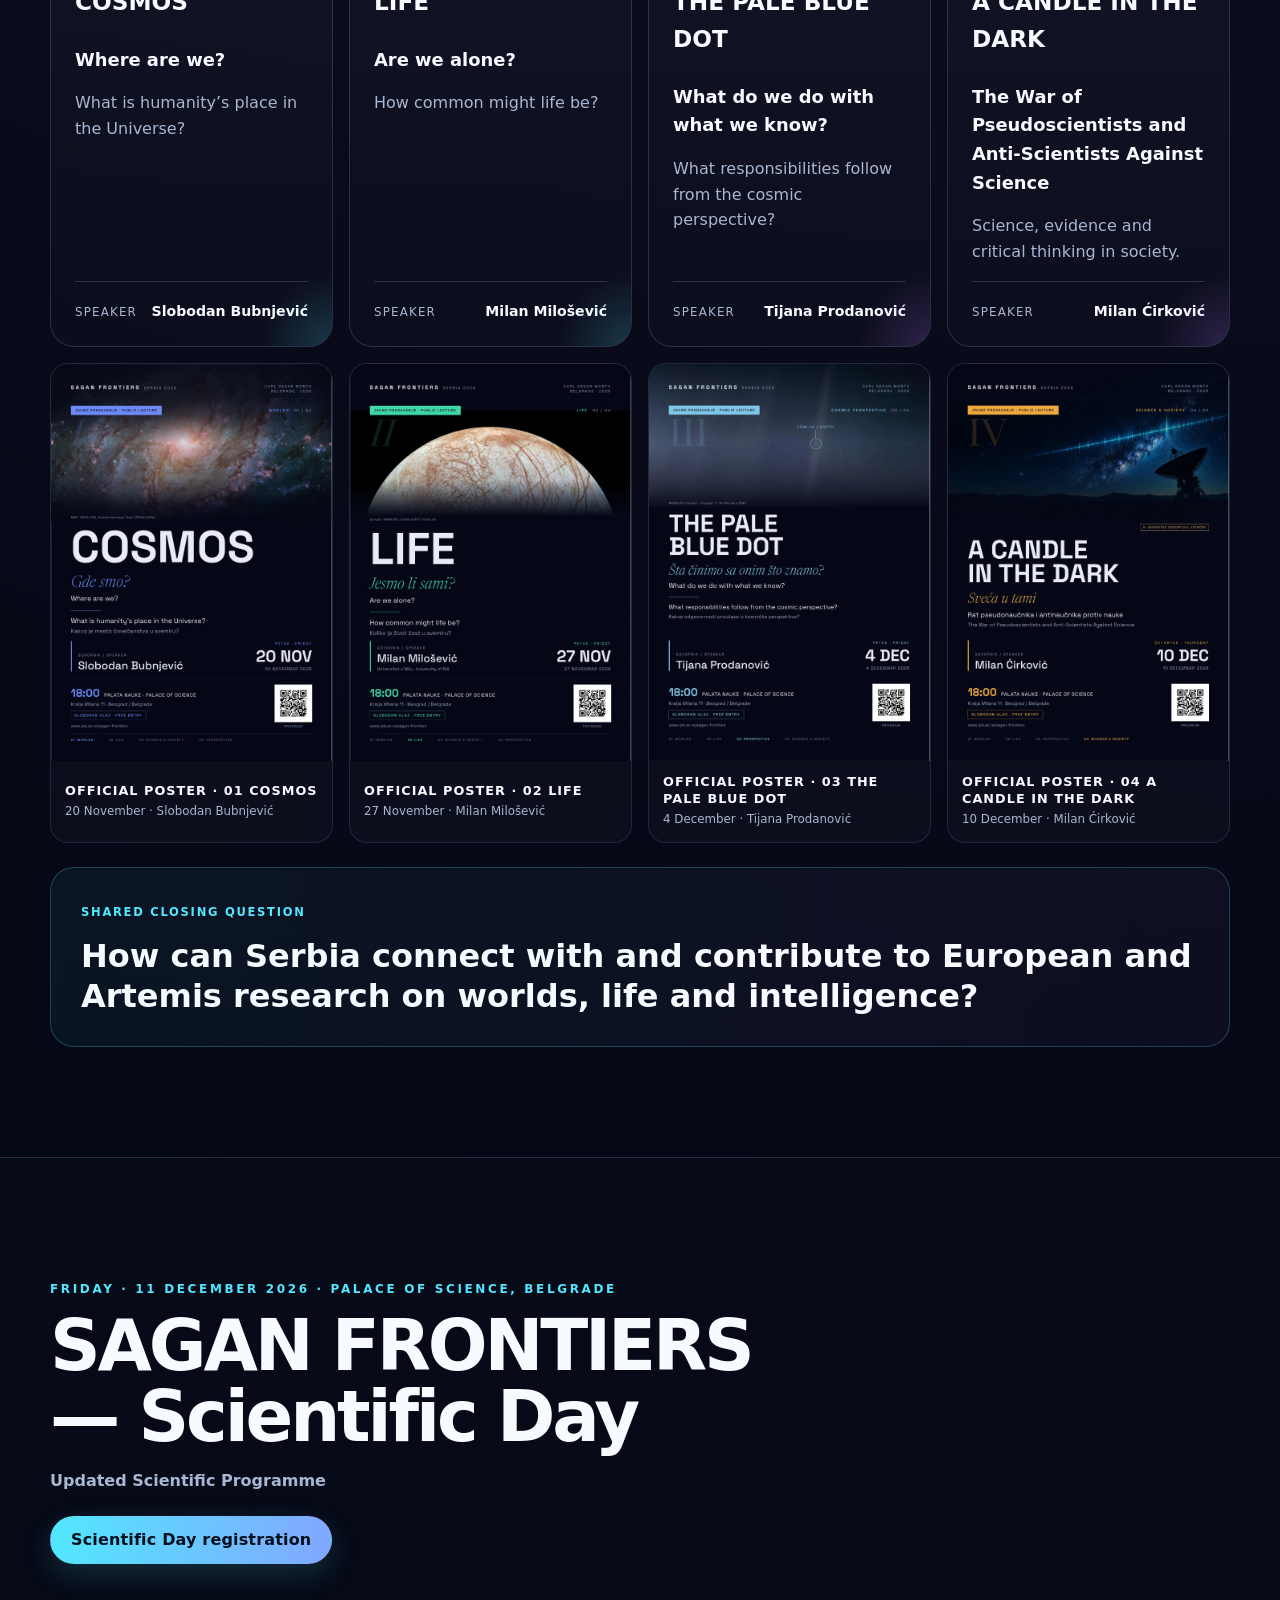
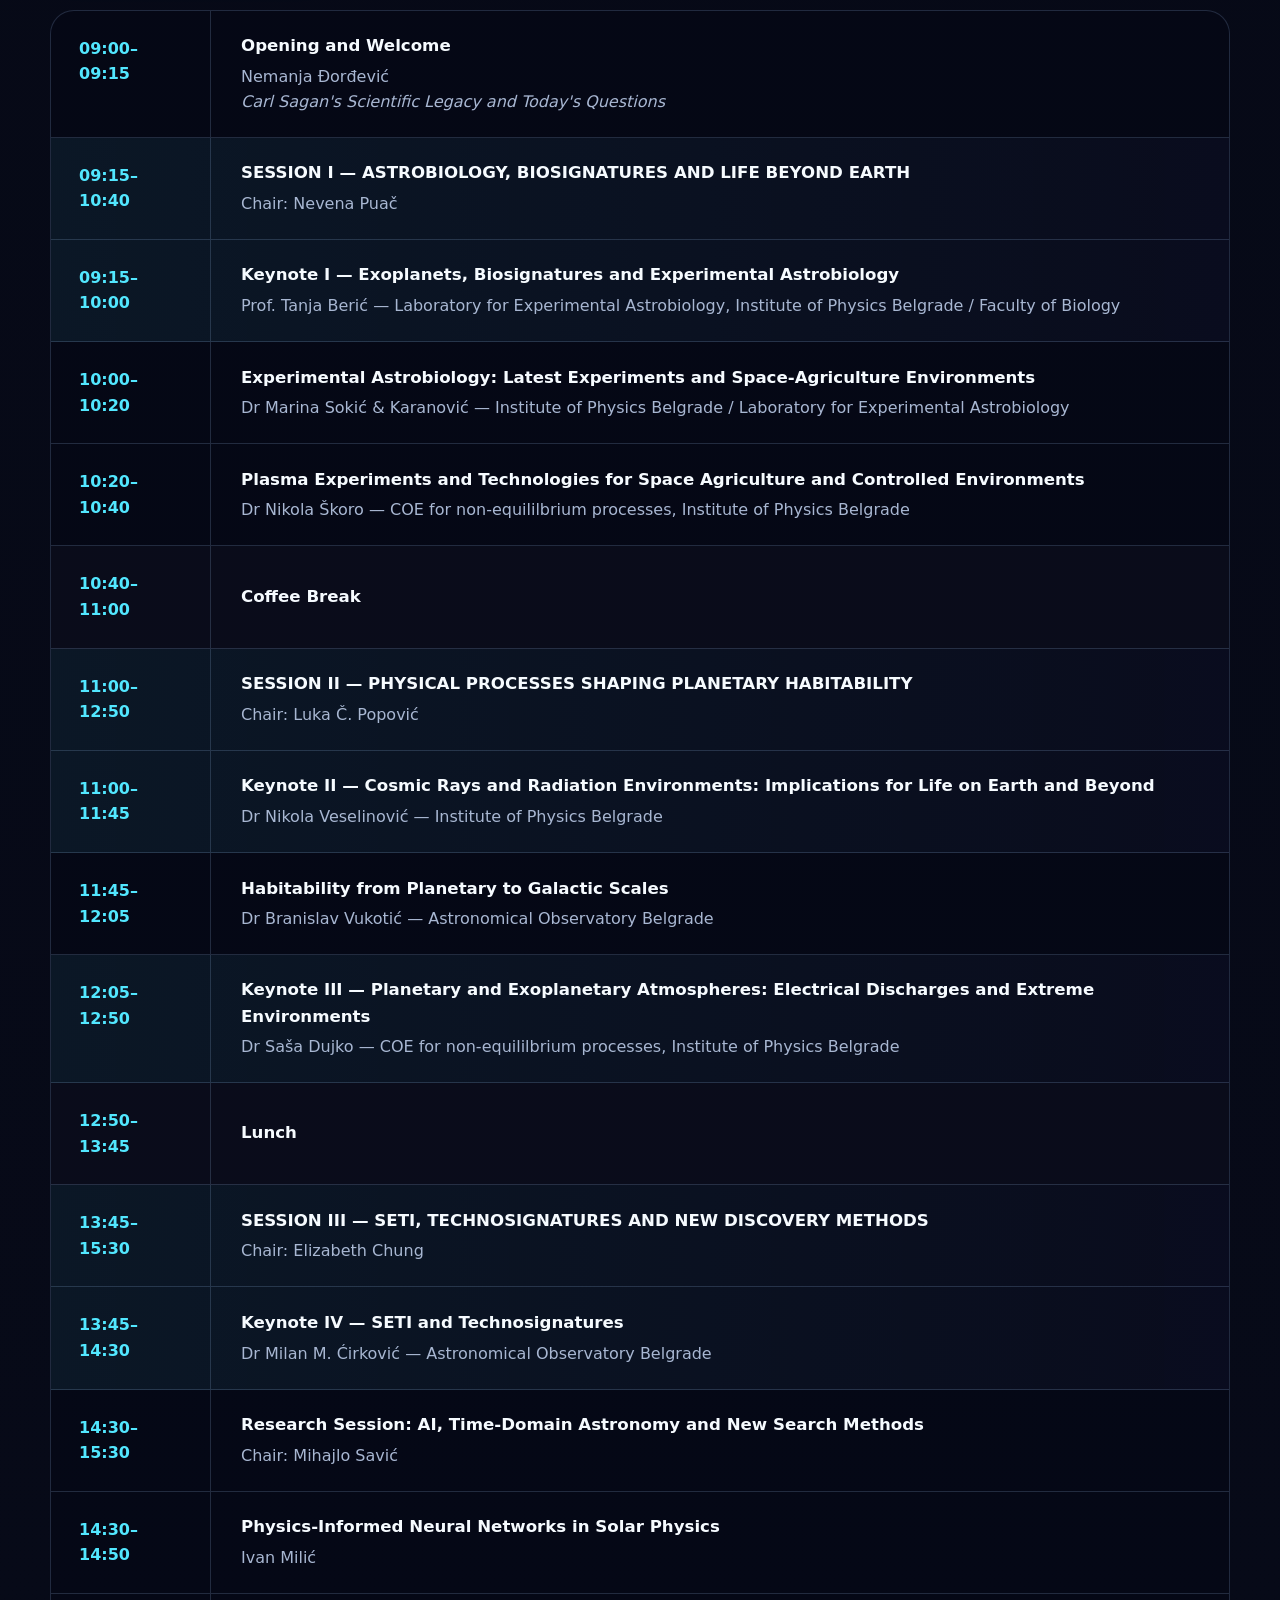
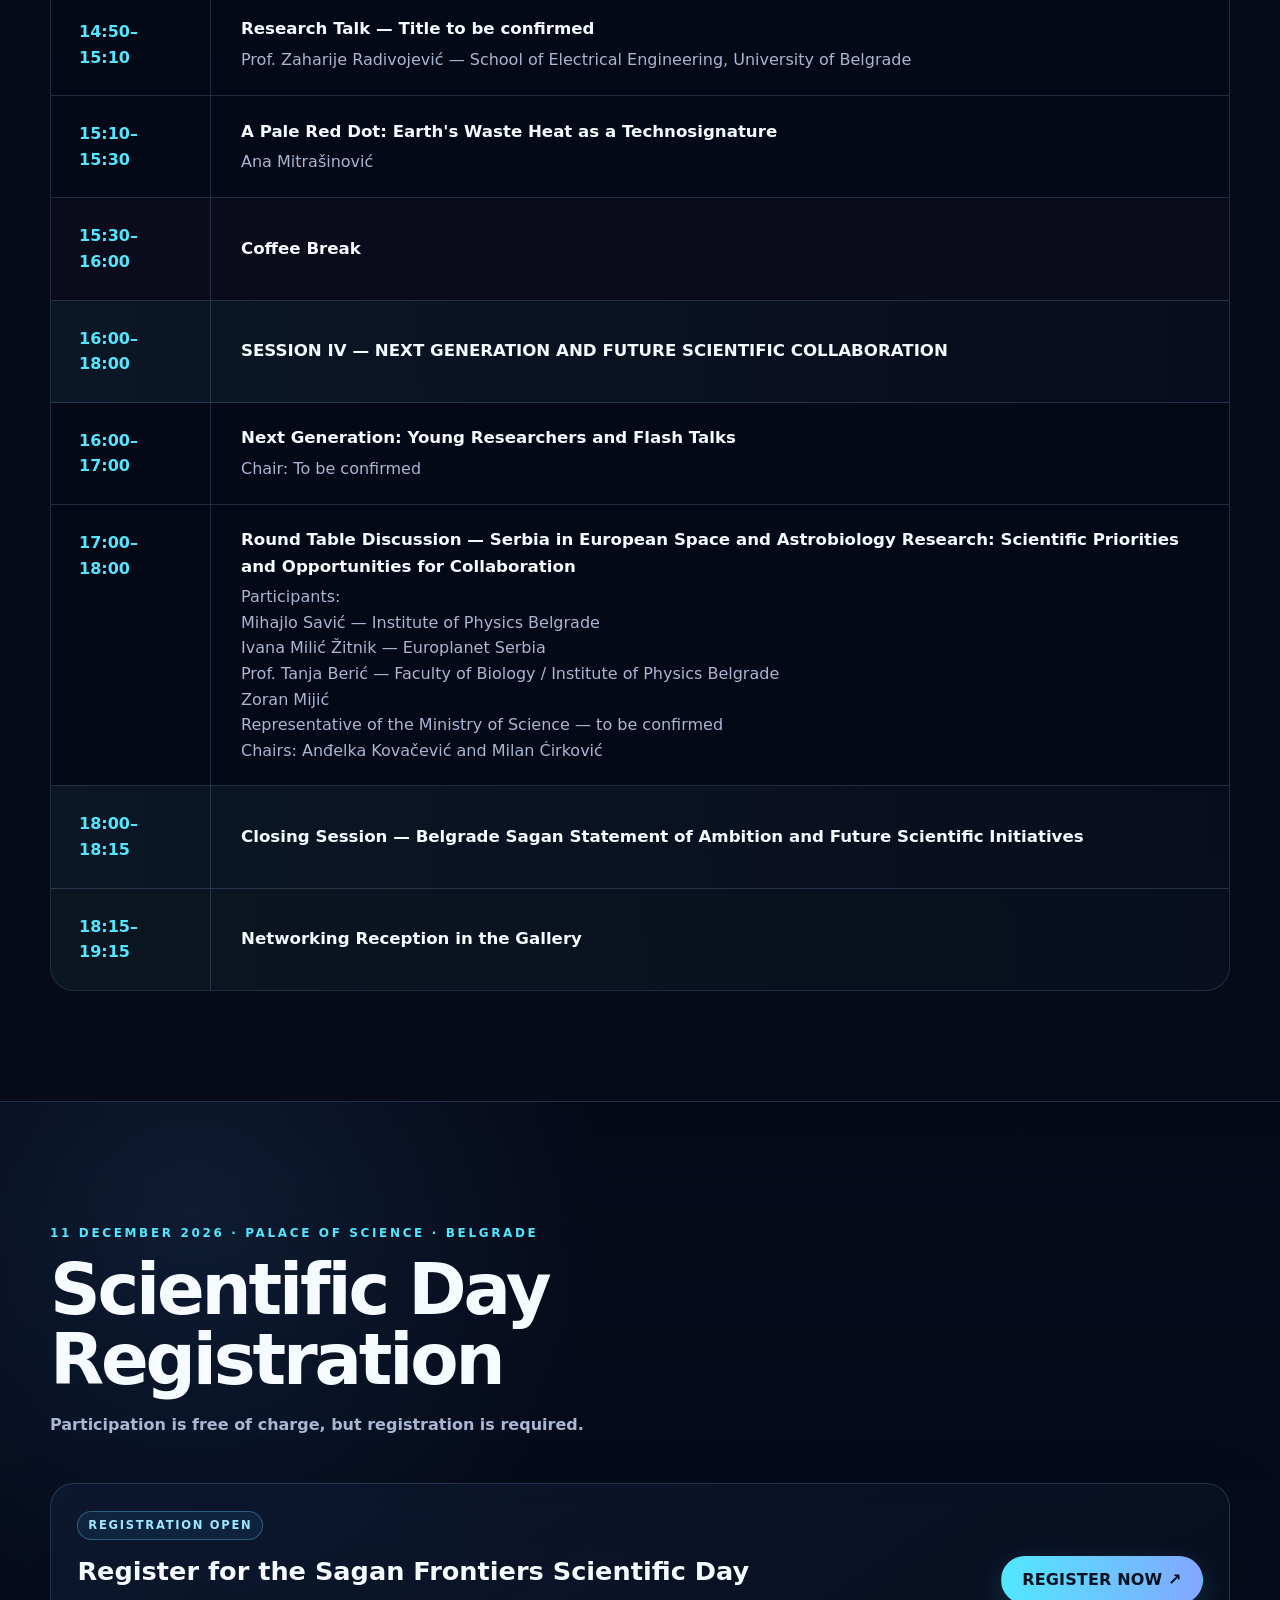
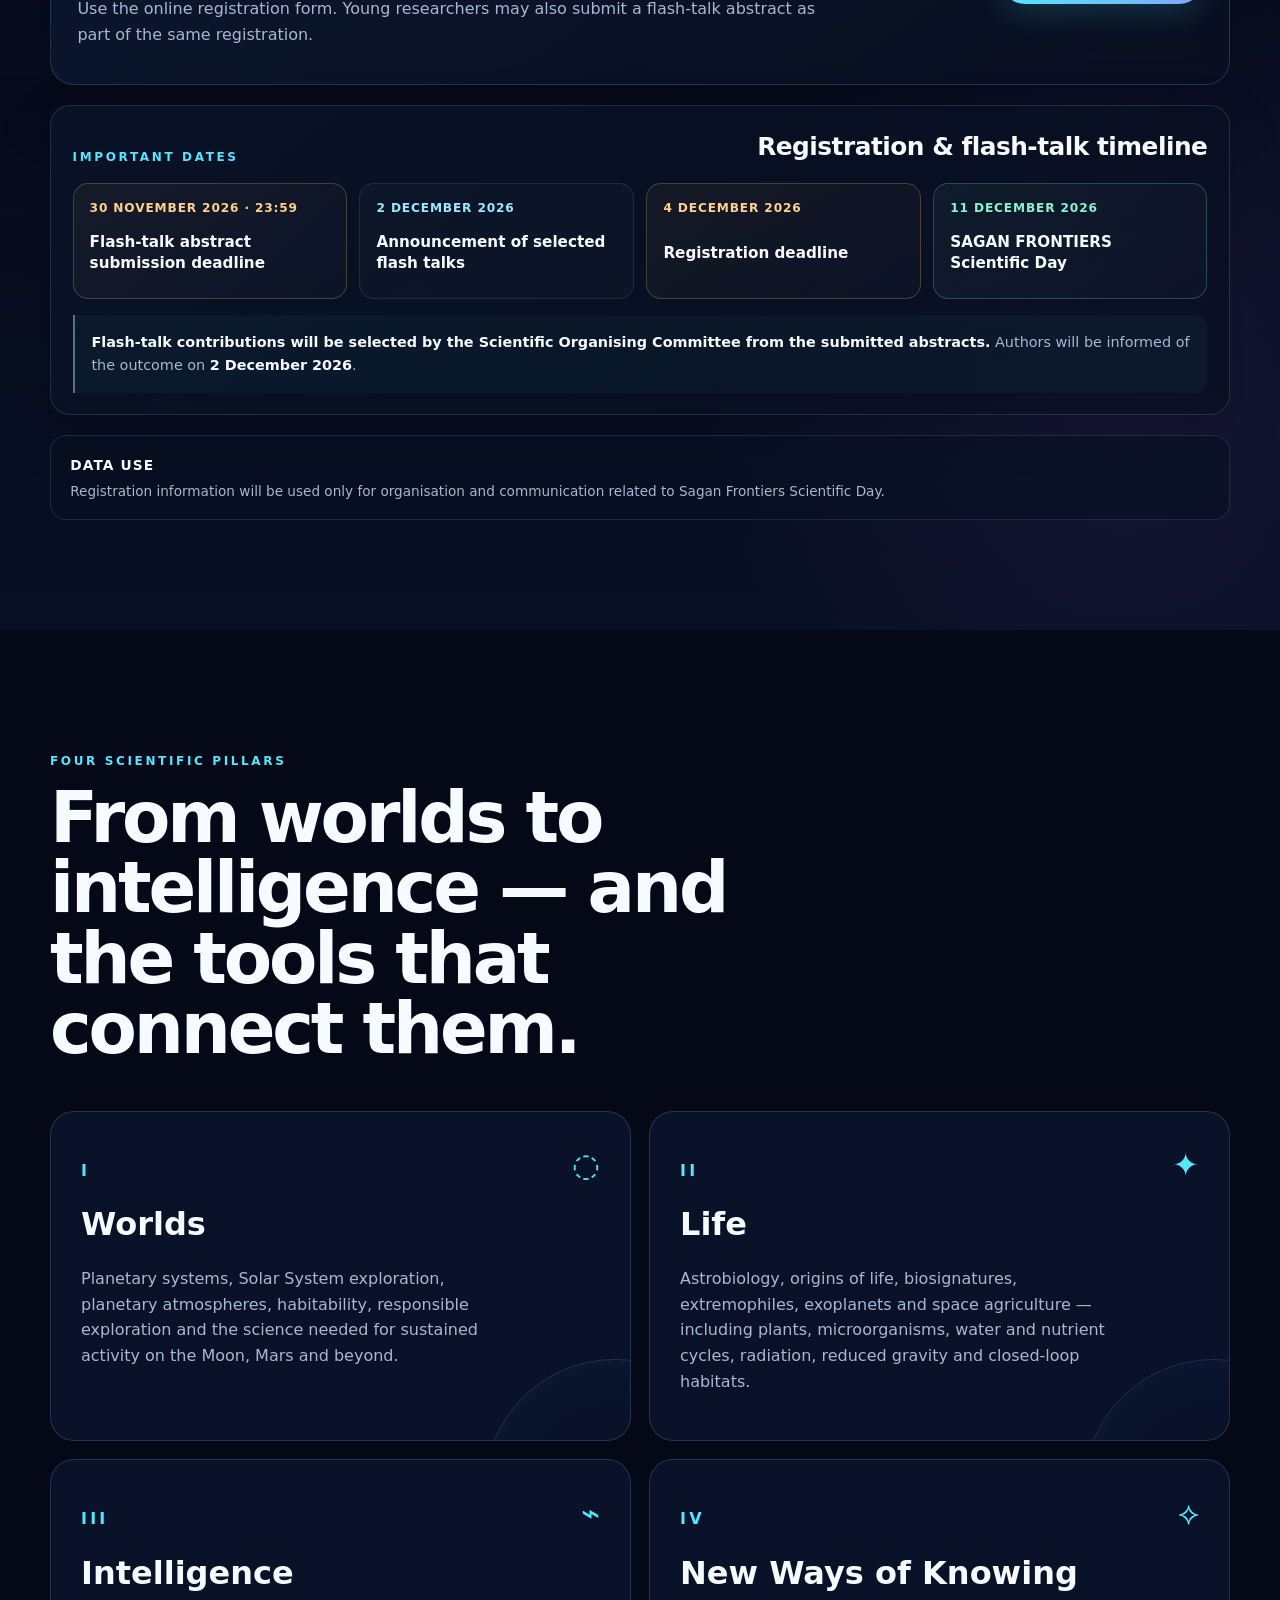
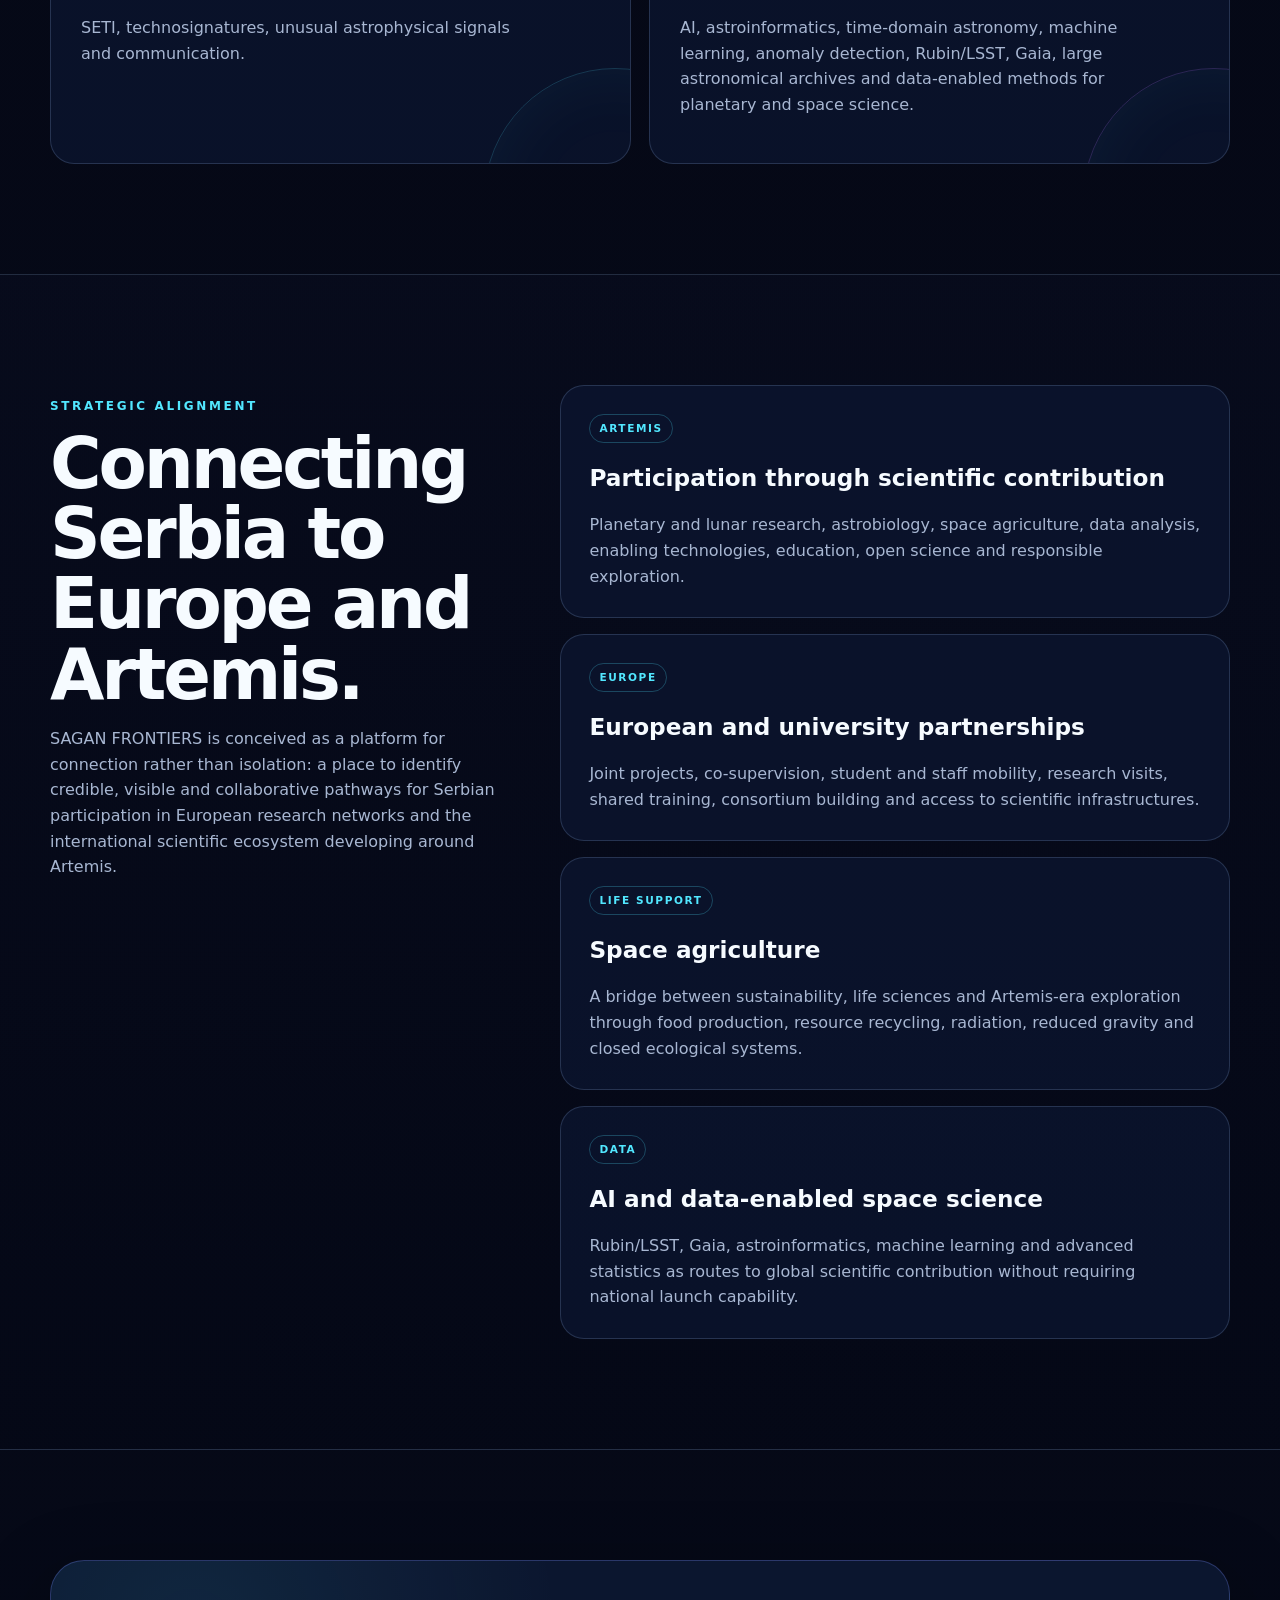
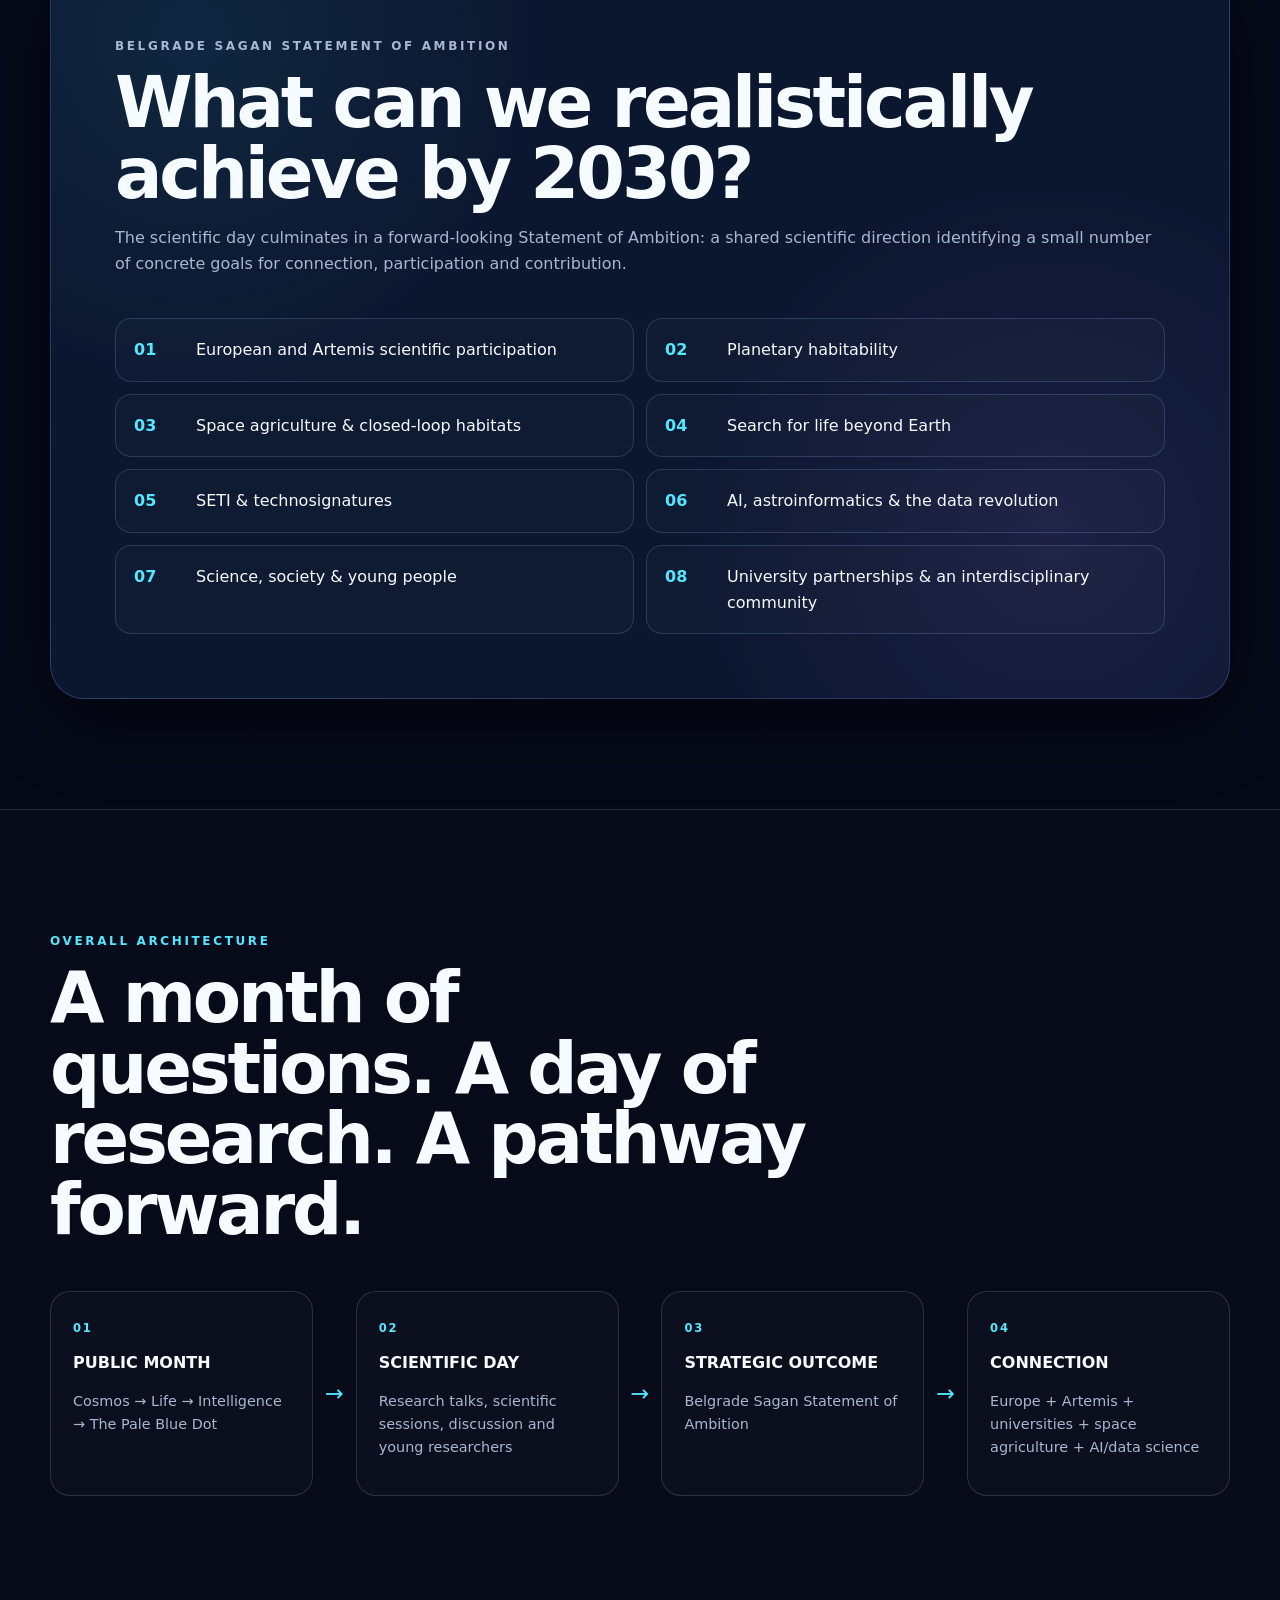
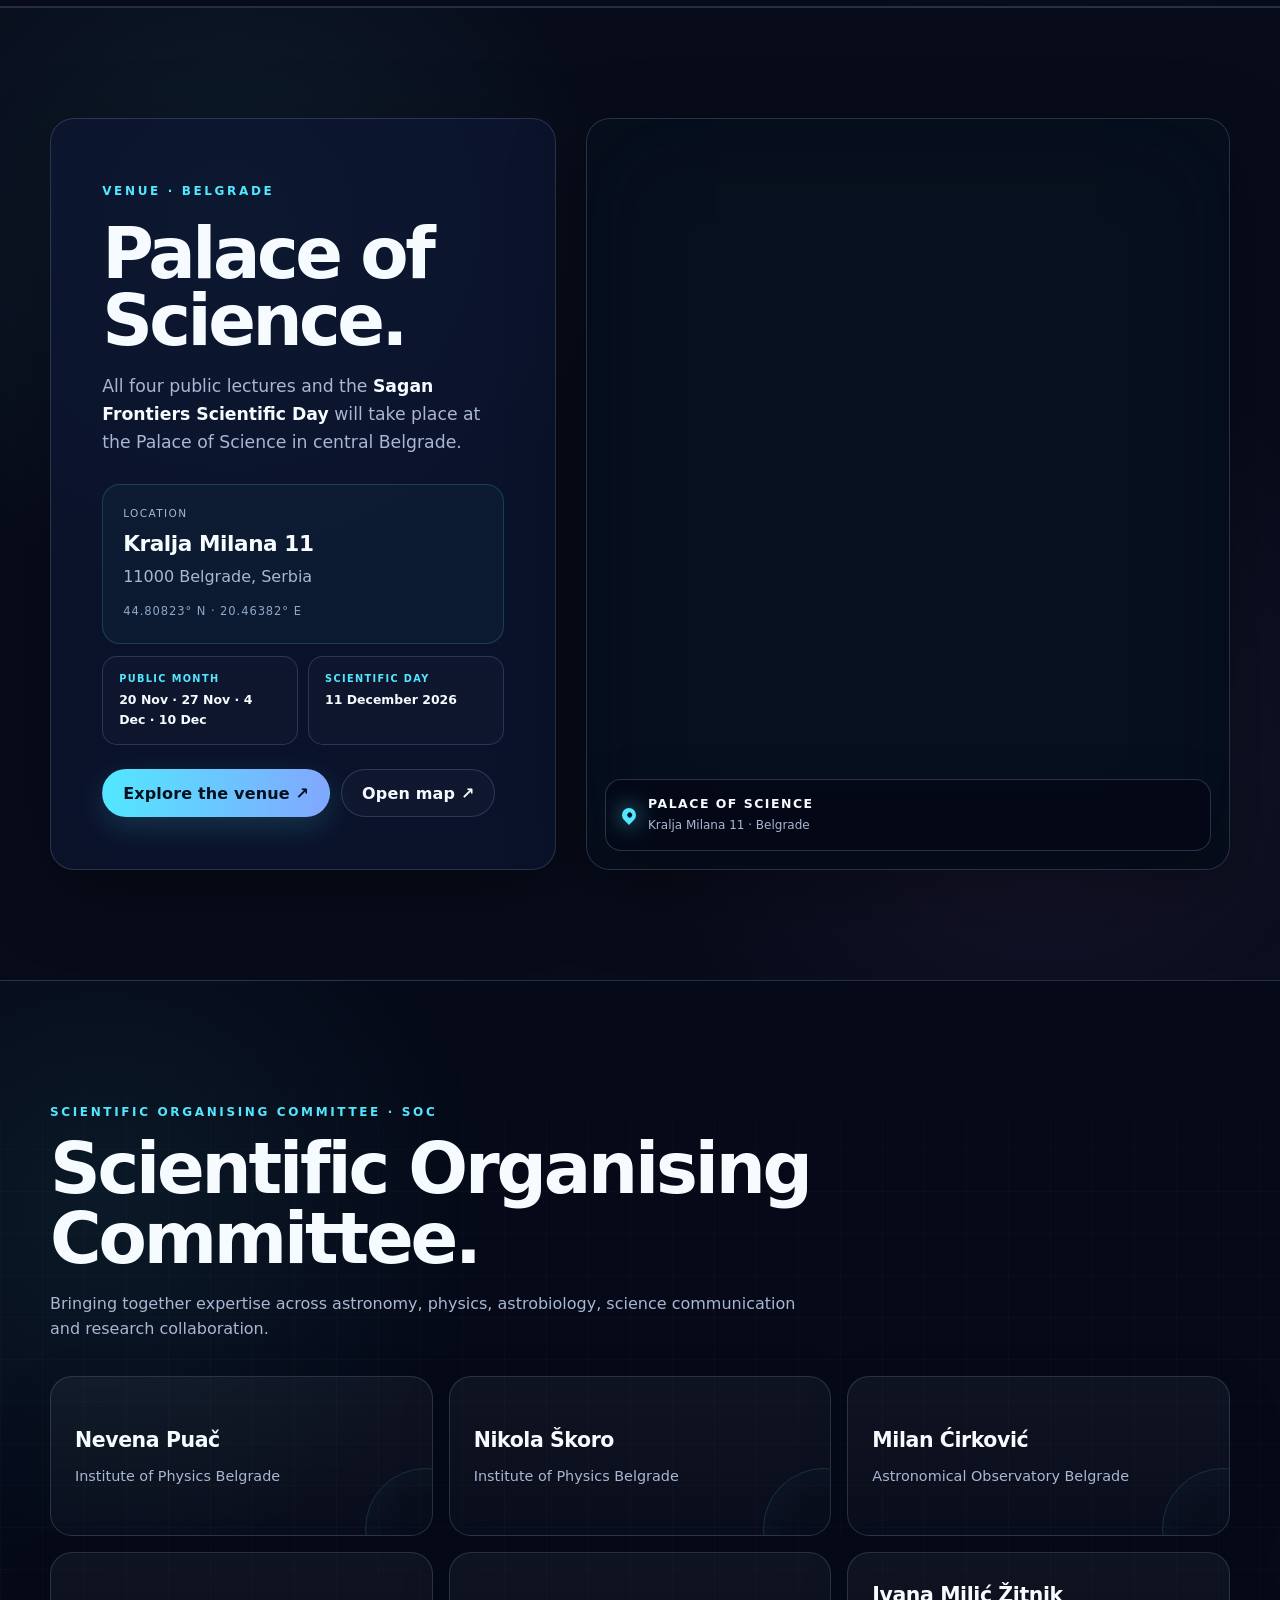
==== commit 4ca5d65c: "Rename Sagan_Frontiers_UPDATED_PROGRAM_AND_DEADLINES_index.html to index.html" ====
--- a/index.html
+++ b/index.html
@@ -287,121 +287,36 @@
         <div class="section-heading reveal">
           <p class="eyebrow">FRIDAY · 11 DECEMBER 2026 · PALACE OF SCIENCE, BELGRADE</p>
           <h2>SAGAN FRONTIERS — Scientific Day</h2>
-          <p><strong>Working Programme</strong> — confirmed speakers and chairs are shown below; remaining TBC items will be updated as confirmations arrive.</p>
+          <p><strong>Updated Scientific Programme</strong></p>
           <div class="science-day-actions">
             <a class="button button-primary" href="#registration">Scientific Day registration</a>
           </div>
         </div>
 
-        <div class="timeline reveal" role="list" aria-label="Scientific Day working programme">
-          <div class="timeline-item" role="listitem">
-            <time>09:00–09:15</time>
-            <div>
-              <strong>Opening — Nemanja Đorđević</strong>
-              <span>Welcome: <em>Carl Sagan’s scientific legacy and today’s questions</em> · Confirmed</span>
-            </div>
-          </div>
-
-          <div class="timeline-item highlight" role="listitem">
-            <time>09:15–09:55</time>
-            <div>
-              <strong>Keynote I — Cosmic Rays and Radiation Environments: Implications for Earth and Beyond</strong>
-              <span>Chair for Keynotes I–II: Luka Č. Popović · Confirmed<br>Nikola Veselinović · Institute of Physics Belgrade · Confirmed</span>
-            </div>
-          </div>
-
-          <div class="timeline-item highlight" role="listitem">
-            <time>09:55–10:35</time>
-            <div>
-              <strong>Keynote II — Exoplanets, Biosignatures &amp; Experimental Astrobiology</strong>
-              <span>Prof. Tanja Berić · Laboratory for Experimental Astrobiology, IPB / Faculty of Biology · Confirmed</span>
-            </div>
-          </div>
-
-          <div class="timeline-item break" role="listitem"><time>10:35–11:05</time><div><strong>Coffee break</strong></div></div>
-
-          <div class="timeline-item highlight" role="listitem">
-            <time>11:05–11:45</time>
-            <div>
-              <strong>Keynote III — Planetary and Exoplanetary Atmospheres: Electrical Discharges and Extreme Environments</strong>
-              <span>Dr Saša Dujko · Institute of Physics Belgrade · Confirmed<br>Chair: Mihajlo Savić · Confirmed</span>
-            </div>
-          </div>
-
-          <div class="timeline-item" role="listitem">
-            <time>11:45–12:45</time>
-            <div>
-              <strong>Research Session — Life, Planetary Environments &amp; Space Agriculture</strong>
-              <span>Chair: Nevena Puač · Confirmed</span>
-            </div>
-          </div>
-
-          <div class="timeline-item" role="listitem">
-            <time>11:45–12:05</time>
-            <div>
-              <strong>Experimental Astrobiology: Latest Experiments and Space-Agriculture Environments</strong>
-              <span>Dr Marina Sokić &amp; Karanović · IPB / Laboratory for Experimental Astrobiology · Confirmed</span>
-            </div>
-          </div>
-
-          <div class="timeline-item" role="listitem">
-            <time>12:05–12:25</time>
-            <div>
-              <strong>Plasma Experiments and Technologies for Space Agriculture and Controlled Environments</strong>
-              <span>Dr Nikola Škoro · Institute of Physics Belgrade · Confirmed</span>
-            </div>
-          </div>
-
-          <div class="timeline-item" role="listitem">
-            <time>12:25–12:45</time>
-            <div>
-              <strong>Habitability from Planetary to Galactic Scales</strong>
-              <span>Dr Branislav Vukotić · Astronomical Observatory Belgrade · Confirmed</span>
-            </div>
-          </div>
-
-          <div class="timeline-item break" role="listitem"><time>12:45–13:45</time><div><strong>Lunch</strong></div></div>
-
-          <div class="timeline-item highlight" role="listitem">
-            <time>13:45–14:30</time>
-            <div>
-              <strong>Keynote IV — SETI and Technosignatures</strong>
-              <span>Dr Milan M. Ćirković · Astronomical Observatory Belgrade<br>Chair: Elizabeth Chung · Confirmed</span>
-            </div>
-          </div>
-
-          <div class="timeline-item" role="listitem">
-            <time>14:30–15:30</time>
-            <div>
-              <strong>Research Session — AI, Time Domain &amp; New Search Methods</strong>
-              <span>Chair: TBC</span>
-            </div>
-          </div>
-
-          <div class="timeline-item" role="listitem"><time>14:30–14:50</time><div><strong>PINN in Solar Physics</strong><span>Ivan Milić · Confirmed</span></div></div>
-          <div class="timeline-item" role="listitem"><time>14:50–15:10</time><div><strong>AI / Data-Science Contribution</strong><span>Speaker from Prof. Boško Nikolić’s group, School of Electrical Engineering (ETF), University of Belgrade · TBC</span></div></div>
-          <div class="timeline-item" role="listitem"><time>15:10–15:30</time><div><strong>A Pale Red Dot: Earth’s Waste Heat as a Technosignature</strong><span>Ana Mitrašinović · Confirmed</span></div></div>
-
-          <div class="timeline-item break" role="listitem"><time>15:30–16:00</time><div><strong>Coffee break</strong></div></div>
-
-          <div class="timeline-item" role="listitem">
-            <time>16:00–17:00</time>
-            <div>
-              <strong>Round Table — Serbia in Space: Connecting and Contributing to European and Artemis Science</strong>
-              <span>Mihajlo Savić · Institute of Physics Belgrade · Confirmed<br>Ivana Milić Žitnik · Europlanet Serbia · Confirmed<br>Tanja Berić · Faculty of Biology / IPB · Confirmed<br>Ministry of Science representative · TBC<br>Prof. Bratislav Marinković or Zoran Mijić · TBC<br>Chair: TBC</span>
-            </div>
-          </div>
-
-          <div class="timeline-item" role="listitem">
-            <time>17:00–18:00</time>
-            <div>
-              <strong>Next Generation — Young Researchers / Flash Talks</strong>
-              <span>Open call to young researchers from IPB, AOB, MATF, Faculty of Biology, Faculty of Agriculture, ETF, BioSense, PMF Novi Sad / Niš and other Serbian institutions.</span>
-            </div>
-          </div>
-
-          <div class="timeline-item highlight" role="listitem"><time>18:00–18:15</time><div><strong>Belgrade Sagan Statement of Ambition / Future Initiatives</strong></div></div>
-          <div class="timeline-item reception" role="listitem"><time>18:15–19:15</time><div><strong>Networking refreshments in the Gallery</strong></div></div>
+        <div class="timeline reveal" role="list" aria-label="Scientific Day updated scientific programme">
+          <div class="timeline-item" role="listitem"><time>09:00–09:15</time><div><strong>Opening and Welcome</strong><span>Nemanja Đorđević<br><em>Carl Sagan's Scientific Legacy and Today's Questions</em></span></div></div>
+          <div class="timeline-item highlight" role="listitem"><time>09:15–10:40</time><div><strong>SESSION I — ASTROBIOLOGY, BIOSIGNATURES AND LIFE BEYOND EARTH</strong><span>Chair: Nevena Puač</span></div></div>
+          <div class="timeline-item highlight" role="listitem"><time>09:15–10:00</time><div><strong>Keynote I — Exoplanets, Biosignatures and Experimental Astrobiology</strong><span>Prof. Tanja Berić — Laboratory for Experimental Astrobiology, Institute of Physics Belgrade / Faculty of Biology</span></div></div>
+          <div class="timeline-item" role="listitem"><time>10:00–10:20</time><div><strong>Experimental Astrobiology: Latest Experiments and Space-Agriculture Environments</strong><span>Dr Marina Sokić &amp; Karanović — Institute of Physics Belgrade / Laboratory for Experimental Astrobiology</span></div></div>
+          <div class="timeline-item" role="listitem"><time>10:20–10:40</time><div><strong>Plasma Experiments and Technologies for Space Agriculture and Controlled Environments</strong><span>Dr Nikola Škoro — COE for non-equililbrium processes, Institute of Physics Belgrade</span></div></div>
+          <div class="timeline-item break" role="listitem"><time>10:40–11:00</time><div><strong>Coffee Break</strong></div></div>
+          <div class="timeline-item highlight" role="listitem"><time>11:00–12:50</time><div><strong>SESSION II — PHYSICAL PROCESSES SHAPING PLANETARY HABITABILITY</strong><span>Chair: Luka Č. Popović</span></div></div>
+          <div class="timeline-item highlight" role="listitem"><time>11:00–11:45</time><div><strong>Keynote II — Cosmic Rays and Radiation Environments: Implications for Life on Earth and Beyond</strong><span>Dr Nikola Veselinović — Institute of Physics Belgrade</span></div></div>
+          <div class="timeline-item" role="listitem"><time>11:45–12:05</time><div><strong>Habitability from Planetary to Galactic Scales</strong><span>Dr Branislav Vukotić — Astronomical Observatory Belgrade</span></div></div>
+          <div class="timeline-item highlight" role="listitem"><time>12:05–12:50</time><div><strong>Keynote III — Planetary and Exoplanetary Atmospheres: Electrical Discharges and Extreme Environments</strong><span>Dr Saša Dujko — COE for non-equililbrium processes, Institute of Physics Belgrade</span></div></div>
+          <div class="timeline-item break" role="listitem"><time>12:50–13:45</time><div><strong>Lunch</strong></div></div>
+          <div class="timeline-item highlight" role="listitem"><time>13:45–15:30</time><div><strong>SESSION III — SETI, TECHNOSIGNATURES AND NEW DISCOVERY METHODS</strong><span>Chair: Elizabeth Chung</span></div></div>
+          <div class="timeline-item highlight" role="listitem"><time>13:45–14:30</time><div><strong>Keynote IV — SETI and Technosignatures</strong><span>Dr Milan M. Ćirković — Astronomical Observatory Belgrade</span></div></div>
+          <div class="timeline-item" role="listitem"><time>14:30–15:30</time><div><strong>Research Session: AI, Time-Domain Astronomy and New Search Methods</strong><span>Chair: Mihajlo Savić</span></div></div>
+          <div class="timeline-item" role="listitem"><time>14:30–14:50</time><div><strong>Physics-Informed Neural Networks in Solar Physics</strong><span>Ivan Milić</span></div></div>
+          <div class="timeline-item" role="listitem"><time>14:50–15:10</time><div><strong>Research Talk — Title to be confirmed</strong><span>Prof. Zaharije Radivojević — School of Electrical Engineering, University of Belgrade</span></div></div>
+          <div class="timeline-item" role="listitem"><time>15:10–15:30</time><div><strong>A Pale Red Dot: Earth's Waste Heat as a Technosignature</strong><span>Ana Mitrašinović</span></div></div>
+          <div class="timeline-item break" role="listitem"><time>15:30–16:00</time><div><strong>Coffee Break</strong></div></div>
+          <div class="timeline-item highlight" role="listitem"><time>16:00–18:00</time><div><strong>SESSION IV — NEXT GENERATION AND FUTURE SCIENTIFIC COLLABORATION</strong></div></div>
+          <div class="timeline-item" role="listitem"><time>16:00–17:00</time><div><strong>Next Generation: Young Researchers and Flash Talks</strong><span>Chair: To be confirmed</span></div></div>
+          <div class="timeline-item" role="listitem"><time>17:00–18:00</time><div><strong>Round Table Discussion — Serbia in European Space and Astrobiology Research: Scientific Priorities and Opportunities for Collaboration</strong><span>Participants:<br>Mihajlo Savić — Institute of Physics Belgrade<br>Ivana Milić Žitnik — Europlanet Serbia<br>Prof. Tanja Berić — Faculty of Biology / Institute of Physics Belgrade<br>Zoran Mijić<br>Representative of the Ministry of Science — to be confirmed<br>Chairs: Anđelka Kovačević and Milan Ćirković</span></div></div>
+          <div class="timeline-item highlight" role="listitem"><time>18:00–18:15</time><div><strong>Closing Session — Belgrade Sagan Statement of Ambition and Future Scientific Initiatives</strong></div></div>
+          <div class="timeline-item reception" role="listitem"><time>18:15–19:15</time><div><strong>Networking Reception in the Gallery</strong></div></div>
         </div>
       </div>
     </section>
@@ -432,15 +347,15 @@
           </div>
           <div class="registration-date-grid">
             <article class="registration-date-card deadline">
-              <time datetime="2026-11-23T23:59">23 November 2026 · 23:59</time>
+              <time datetime="2026-11-30T23:59">30 November 2026 · 23:59</time>
               <strong>Flash-talk abstract submission deadline</strong>
             </article>
             <article class="registration-date-card">
-              <time datetime="2026-11-30">30 November 2026</time>
+              <time datetime="2026-12-02">2 December 2026</time>
               <strong>Announcement of selected flash talks</strong>
             </article>
             <article class="registration-date-card deadline">
-              <time datetime="2026-12-07">7 December 2026</time>
+              <time datetime="2026-12-04">4 December 2026</time>
               <strong>Registration deadline</strong>
             </article>
             <article class="registration-date-card event-day">
@@ -448,7 +363,7 @@
               <strong>SAGAN FRONTIERS Scientific Day</strong>
             </article>
           </div>
-          <p class="flash-selection-note"><strong>Flash-talk contributions will be selected by the Scientific Organising Committee from the submitted abstracts.</strong> Authors will be informed of the outcome on <strong>30 November 2026</strong>.</p>
+          <p class="flash-selection-note"><strong>Flash-talk contributions will be selected by the Scientific Organising Committee from the submitted abstracts.</strong> Authors will be informed of the outcome on <strong>2 December 2026</strong>.</p>
         </div>
 
         <div class="registration-consent reveal">
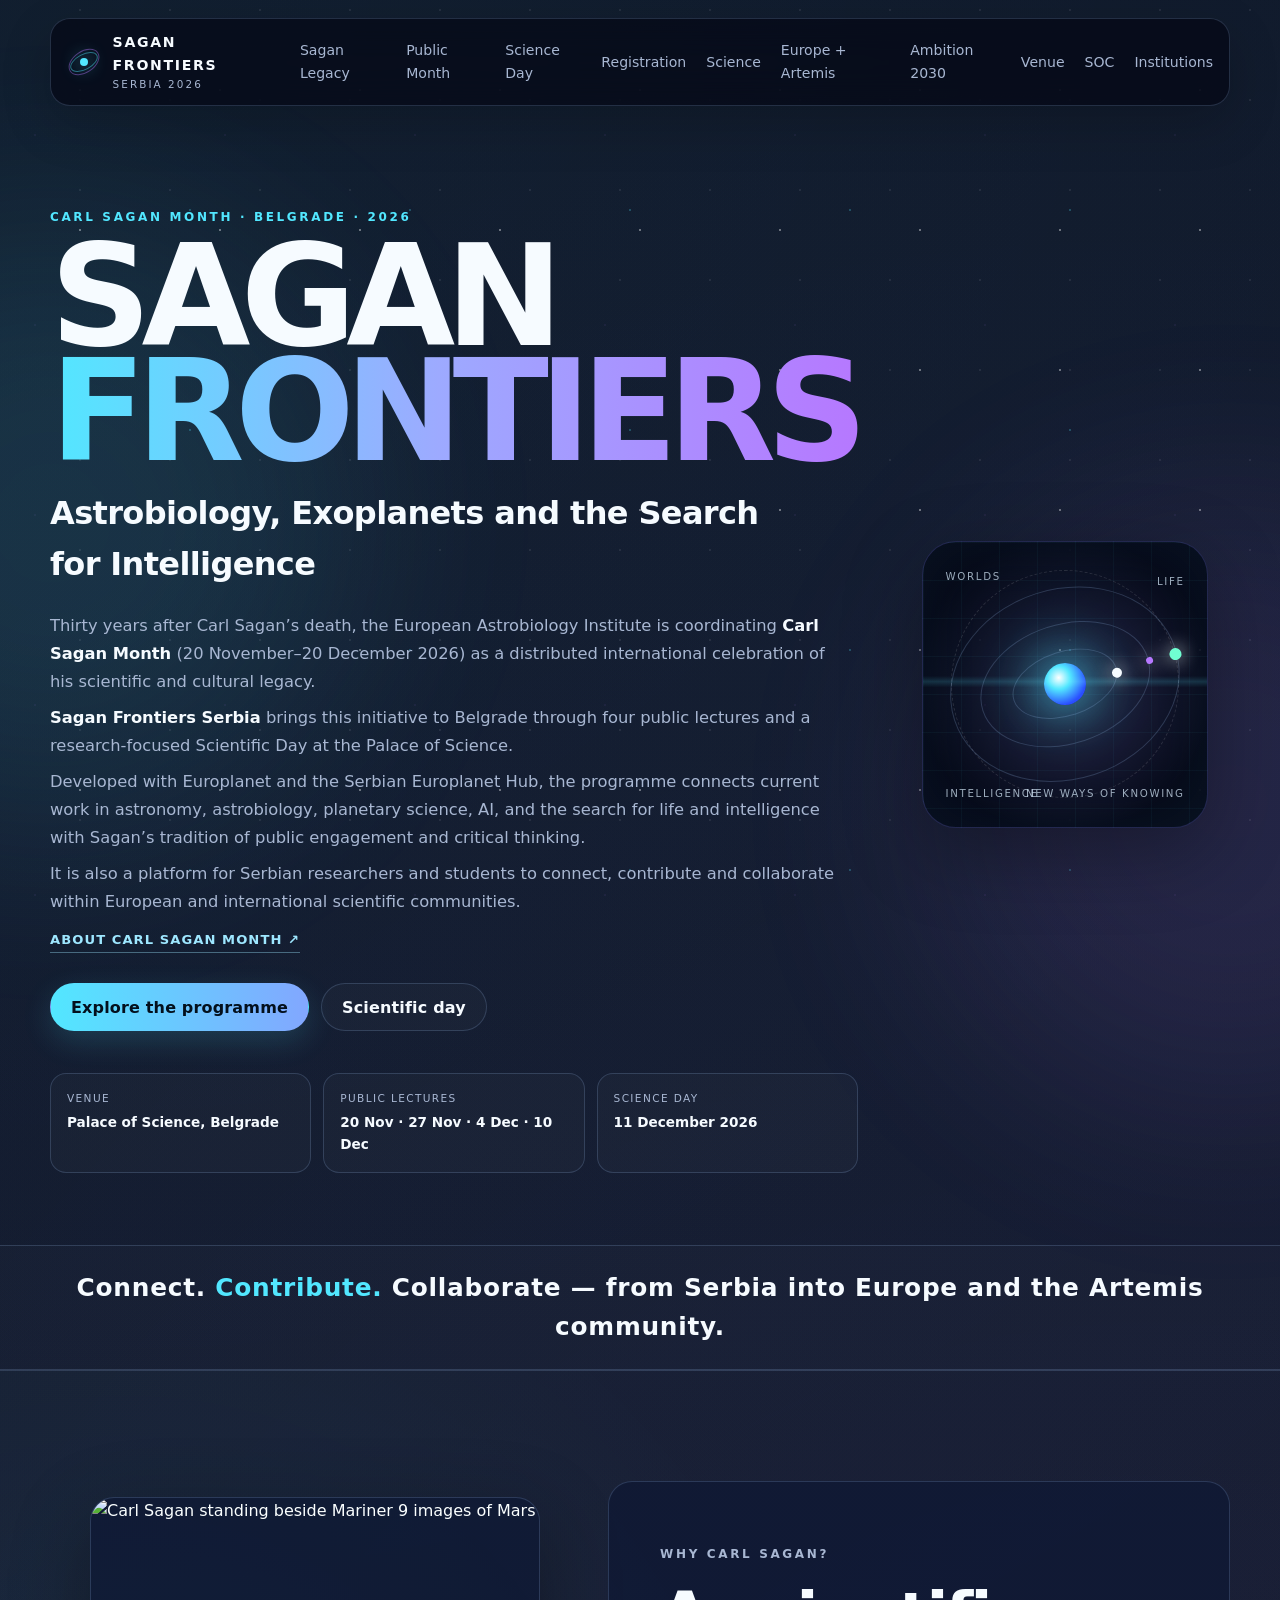
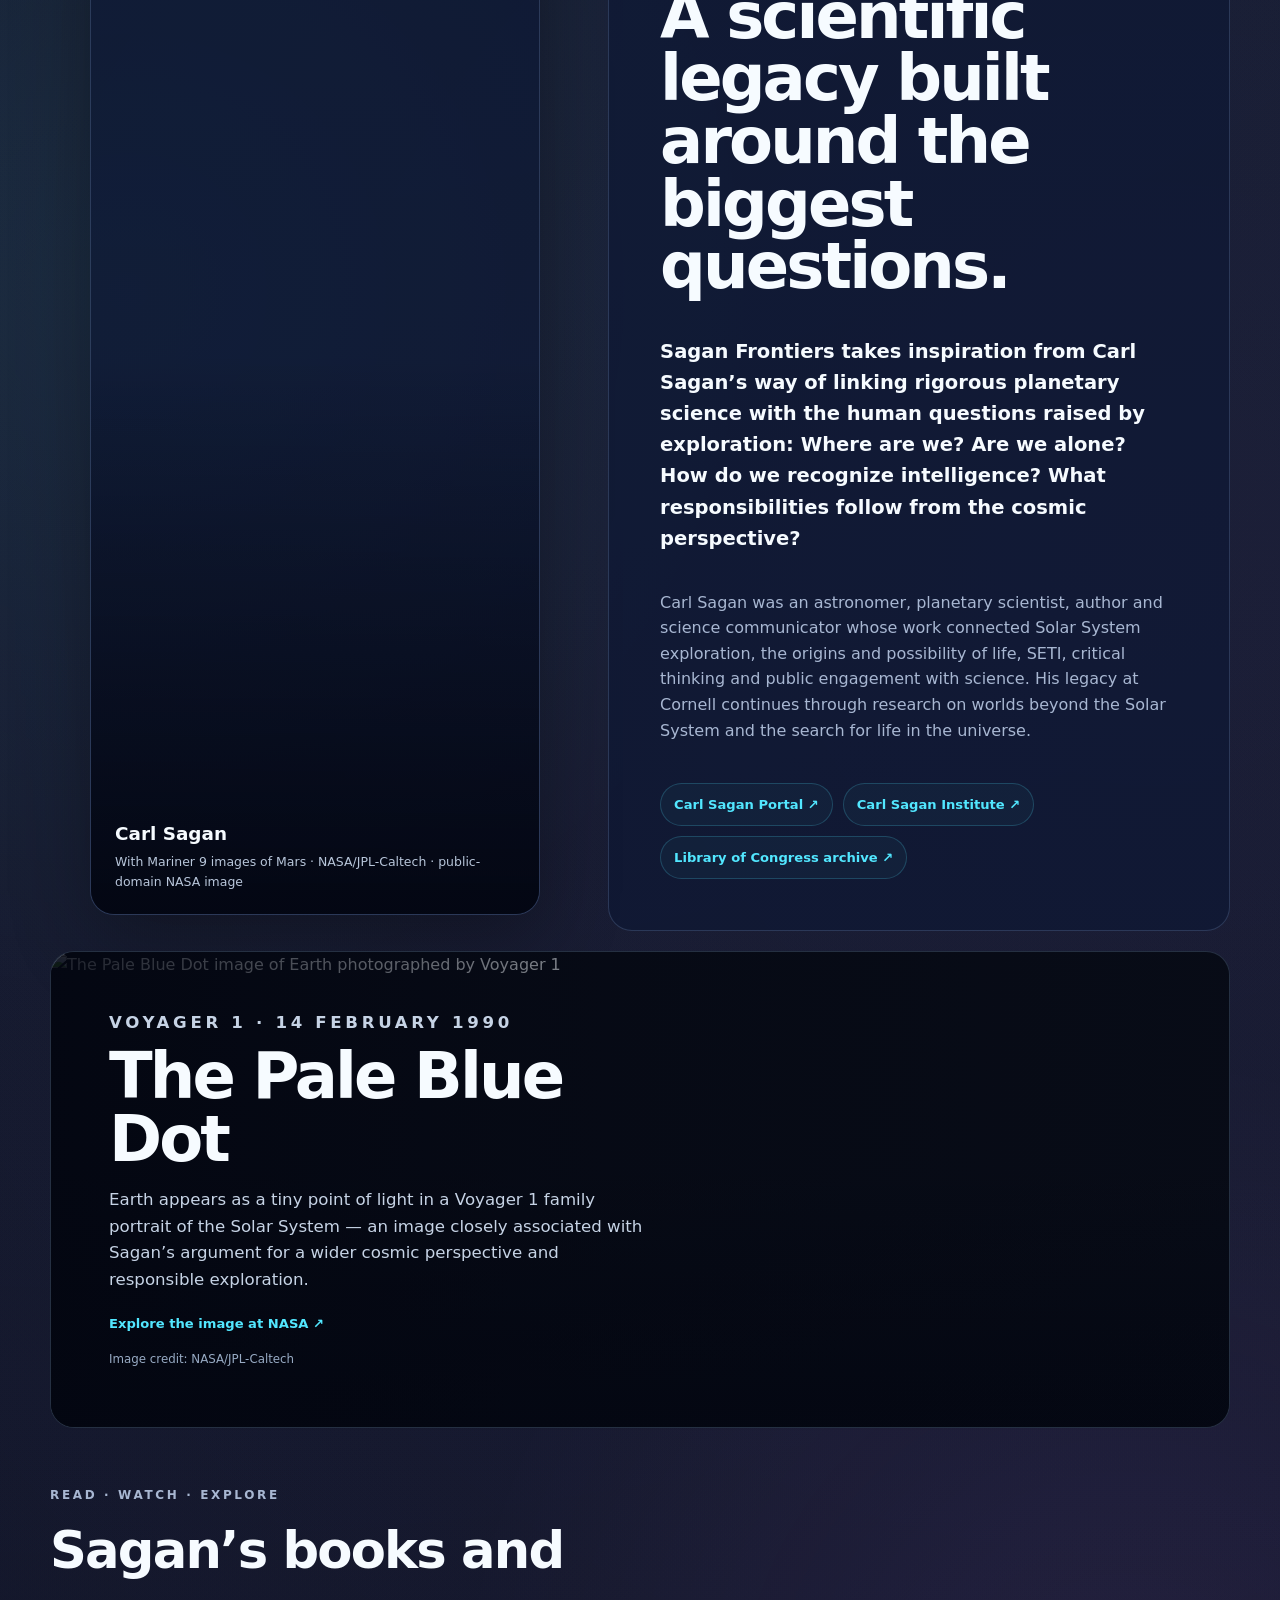
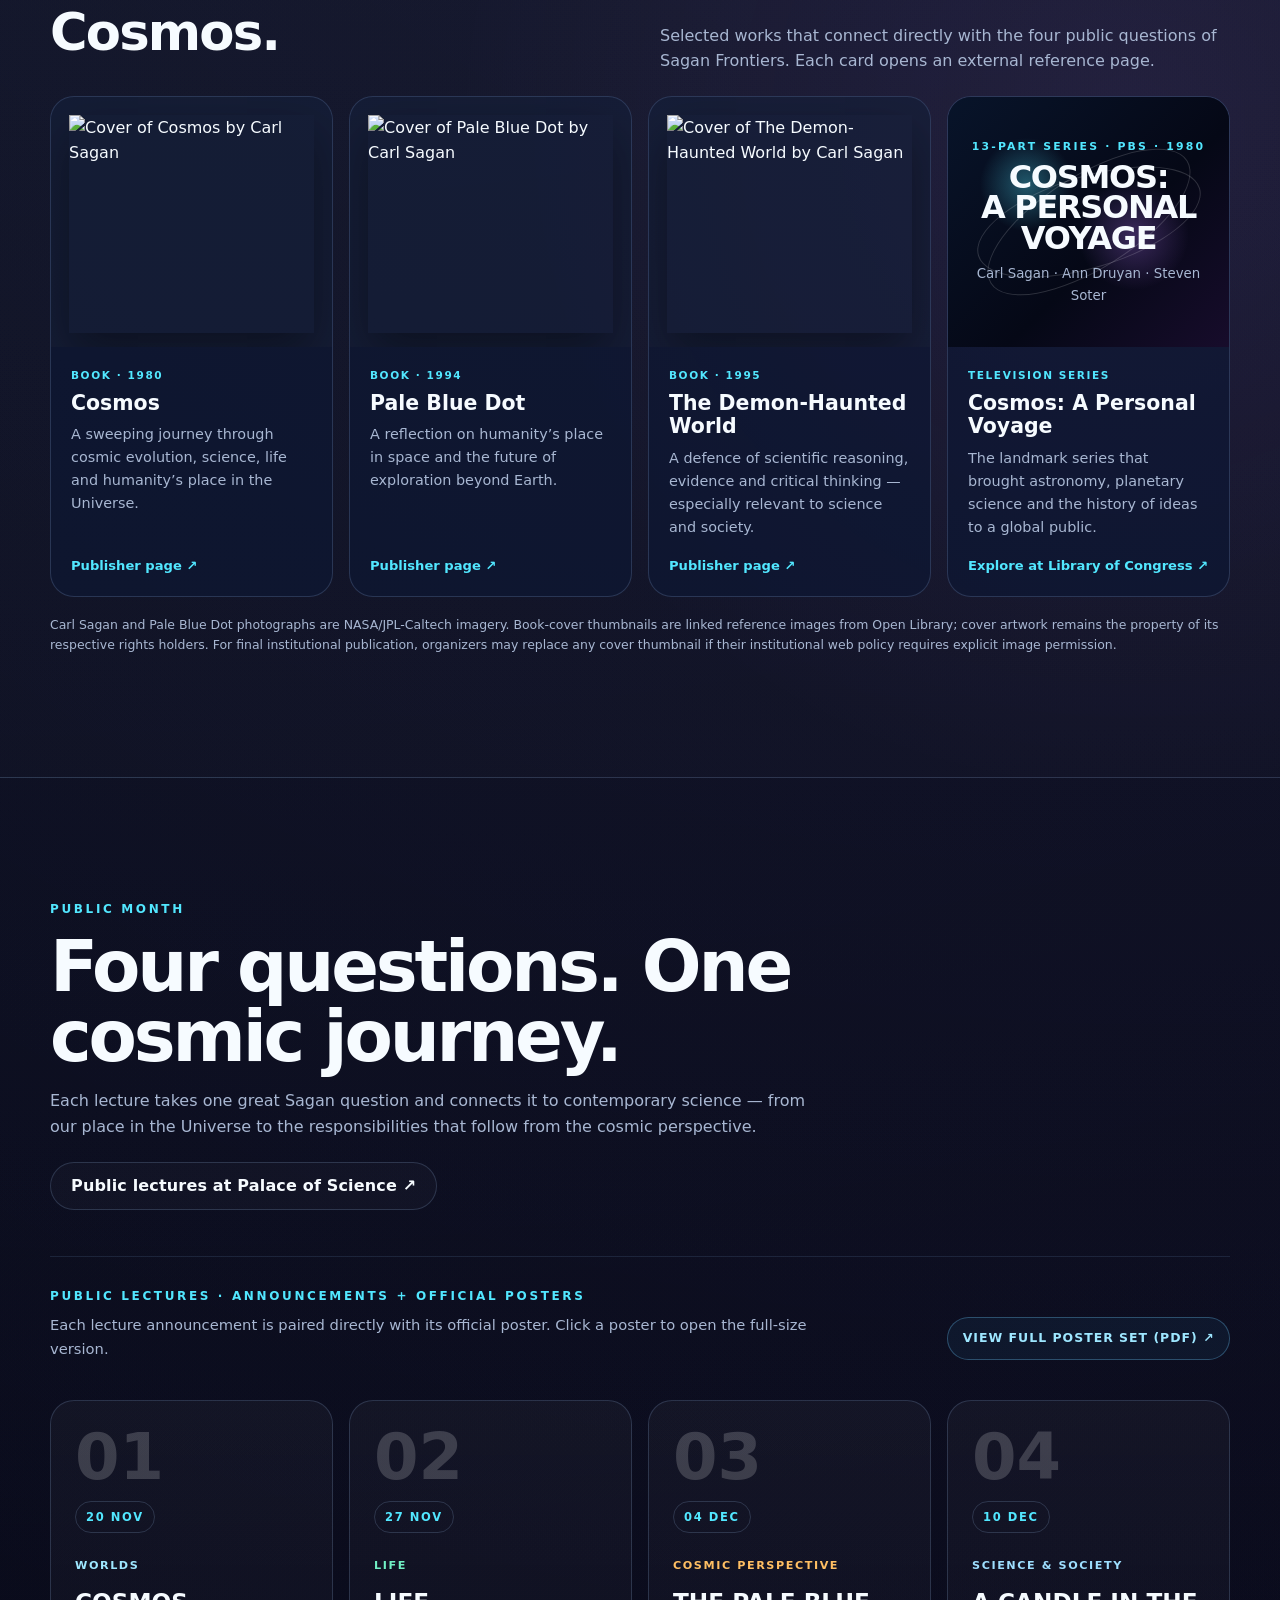
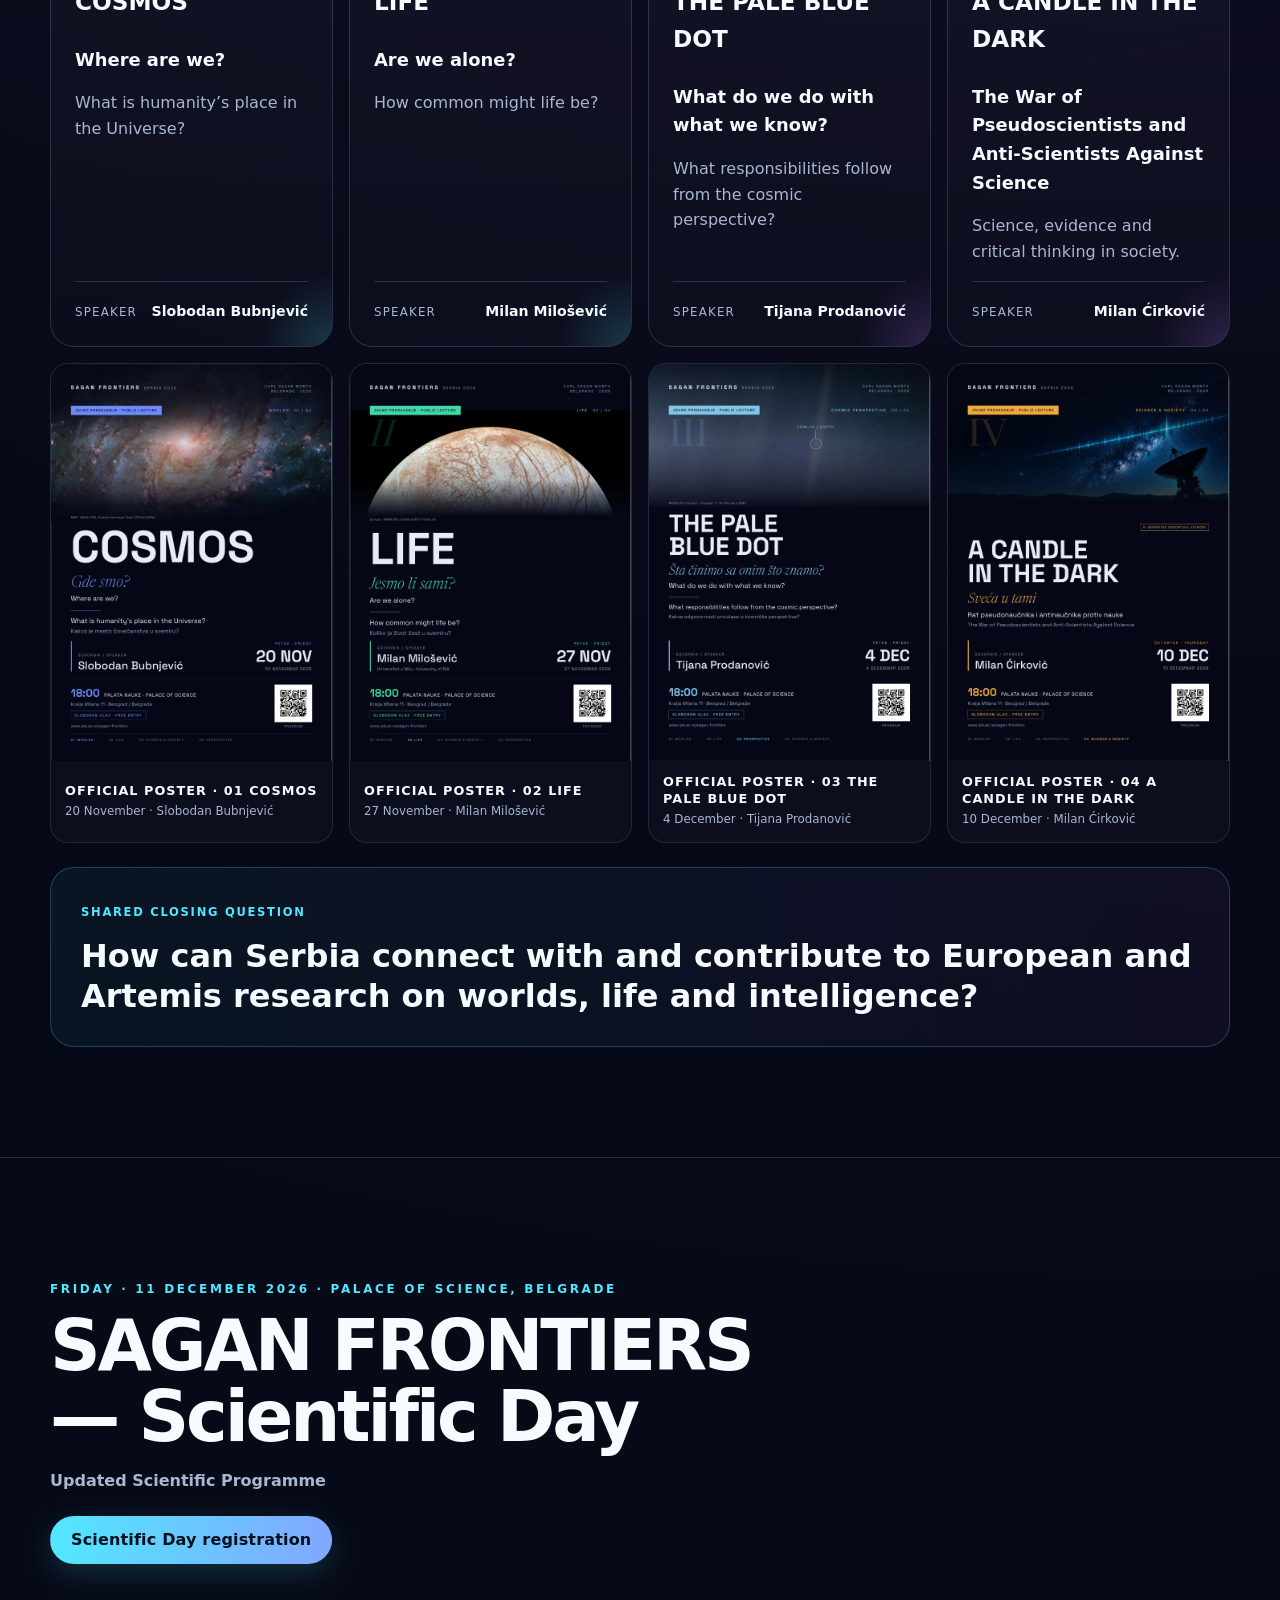
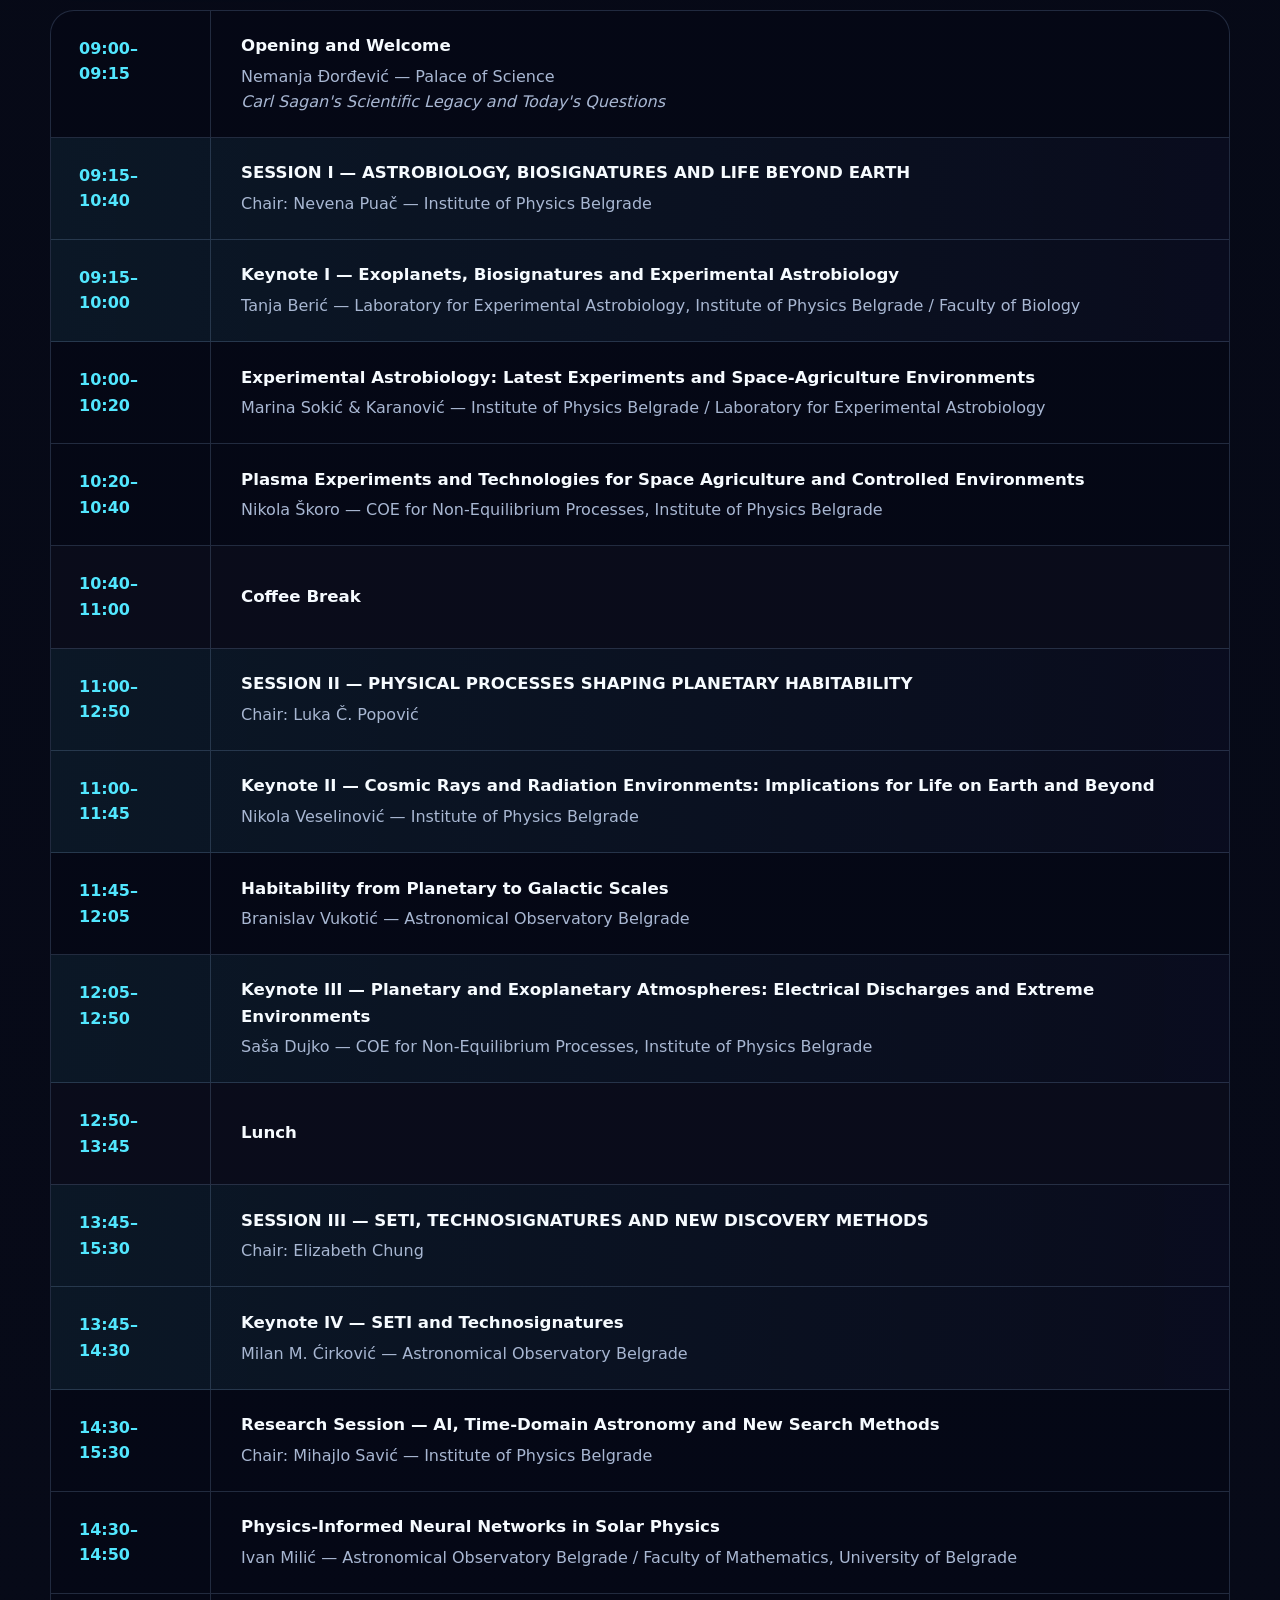
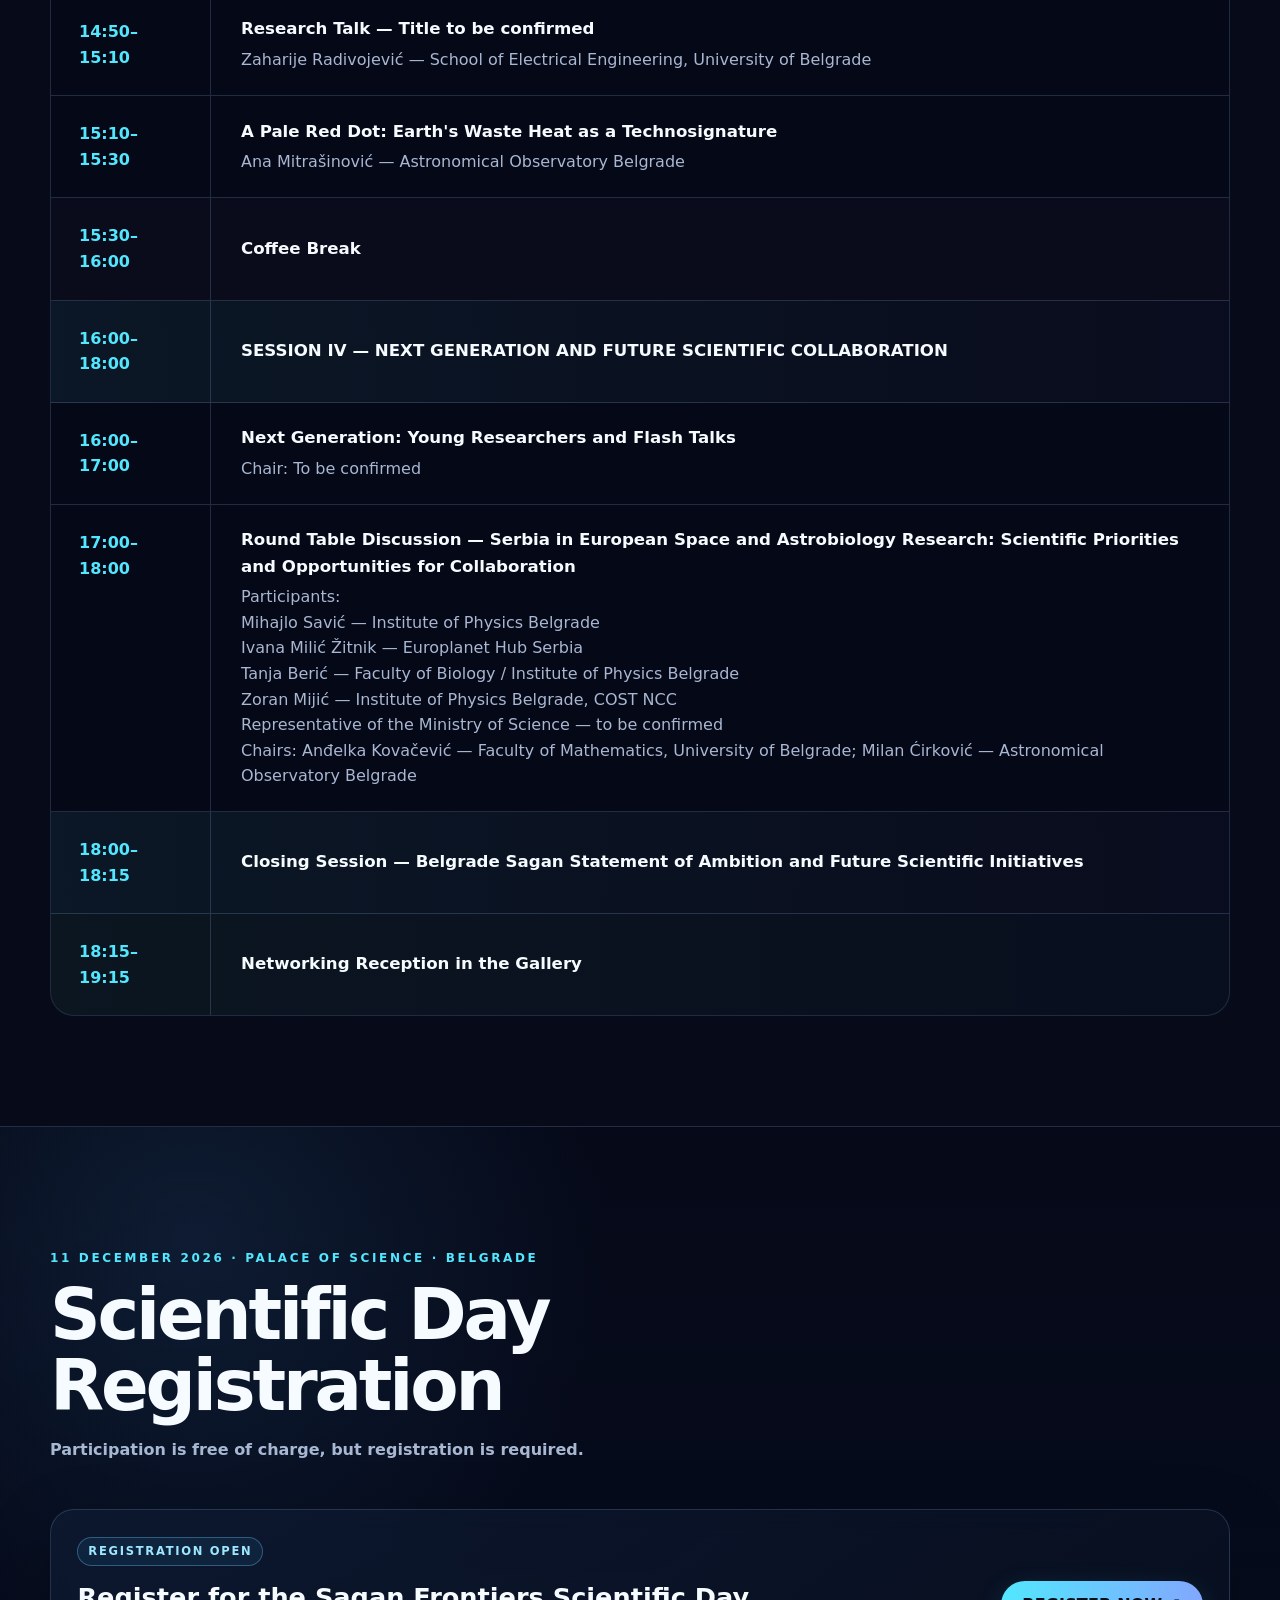
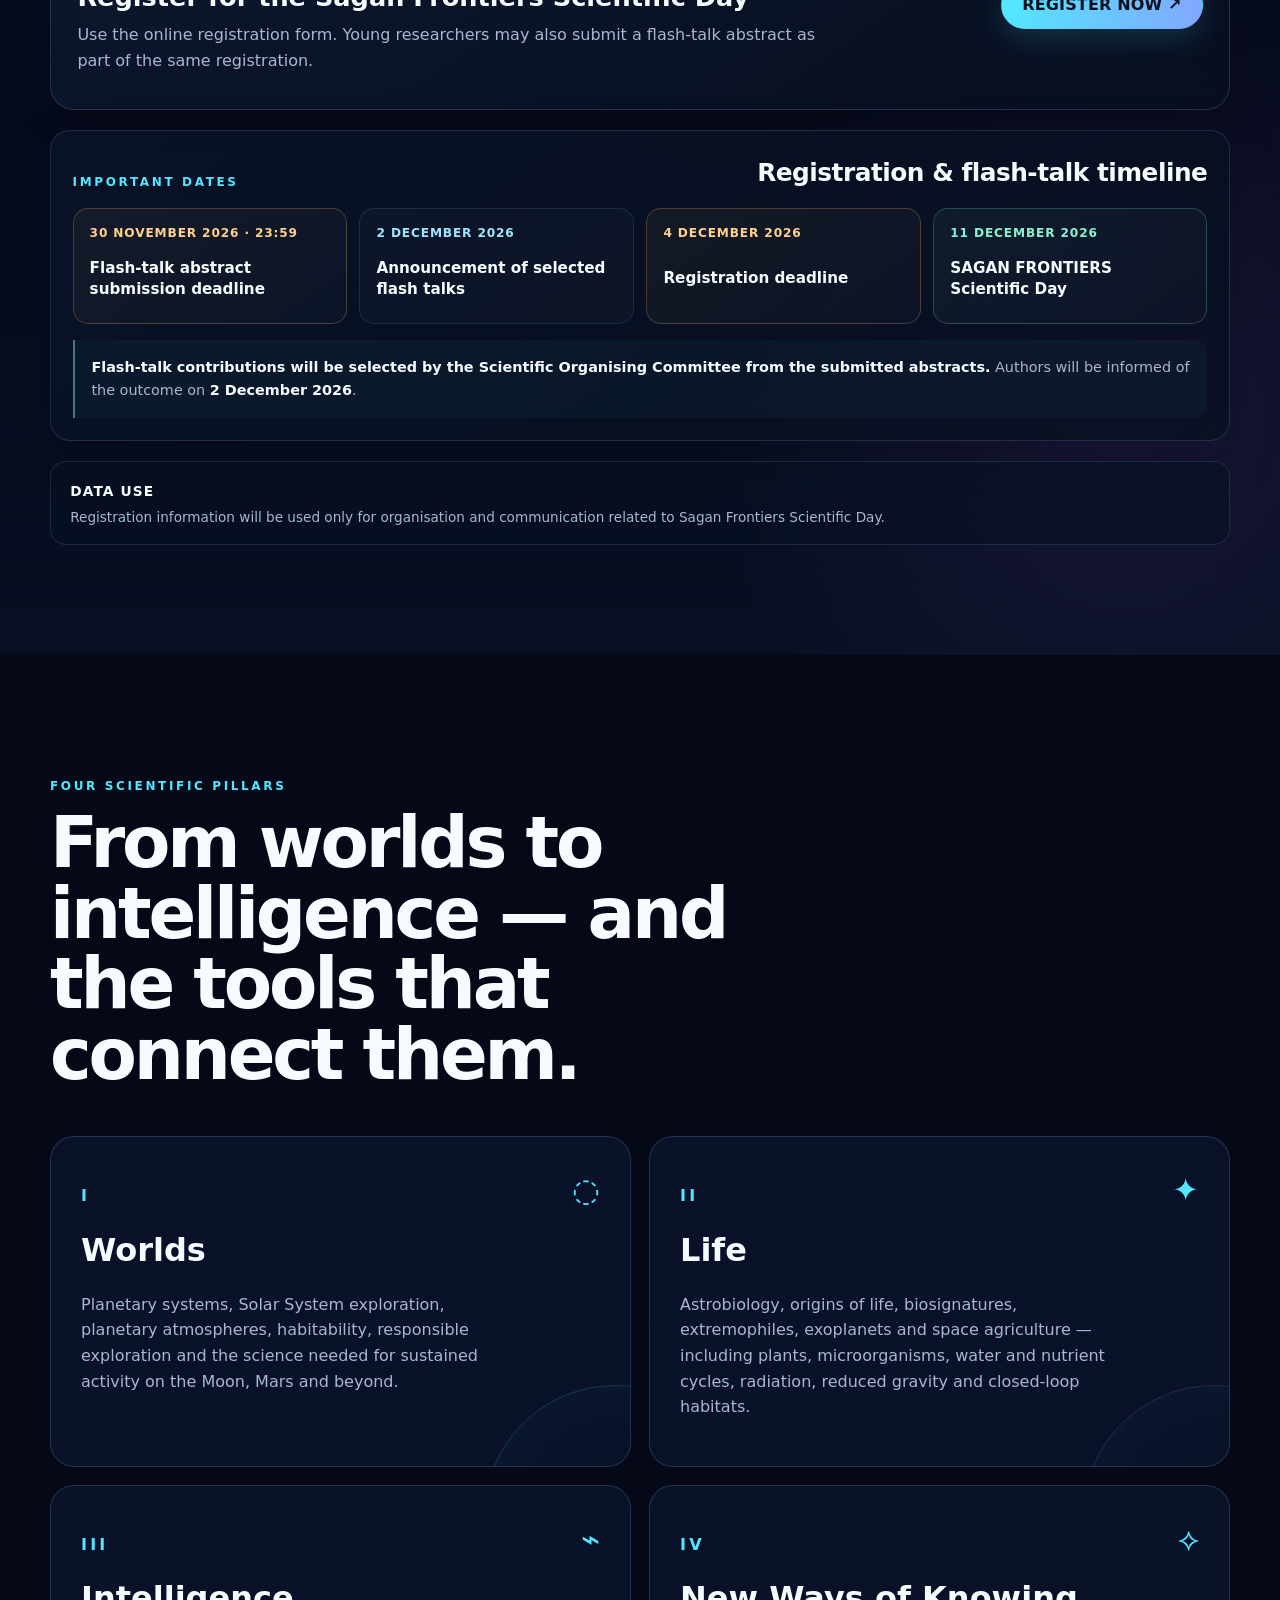
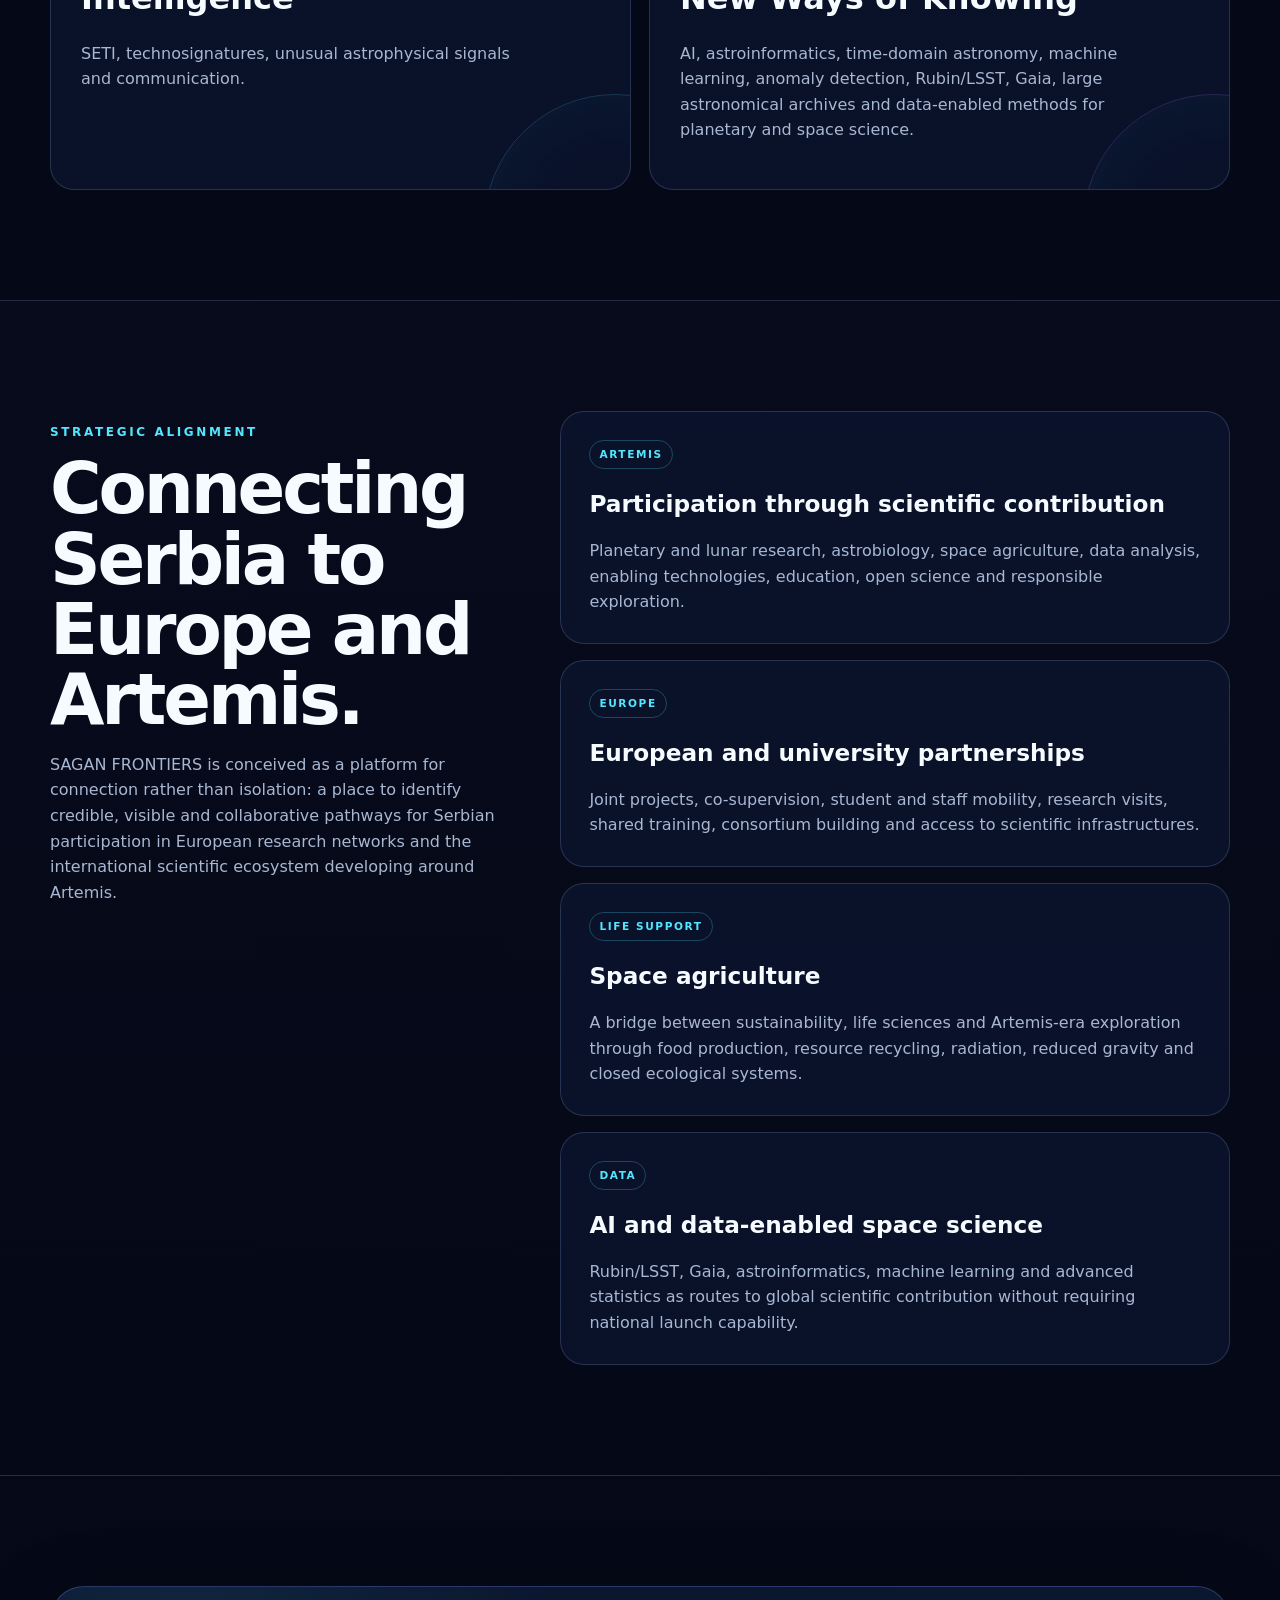
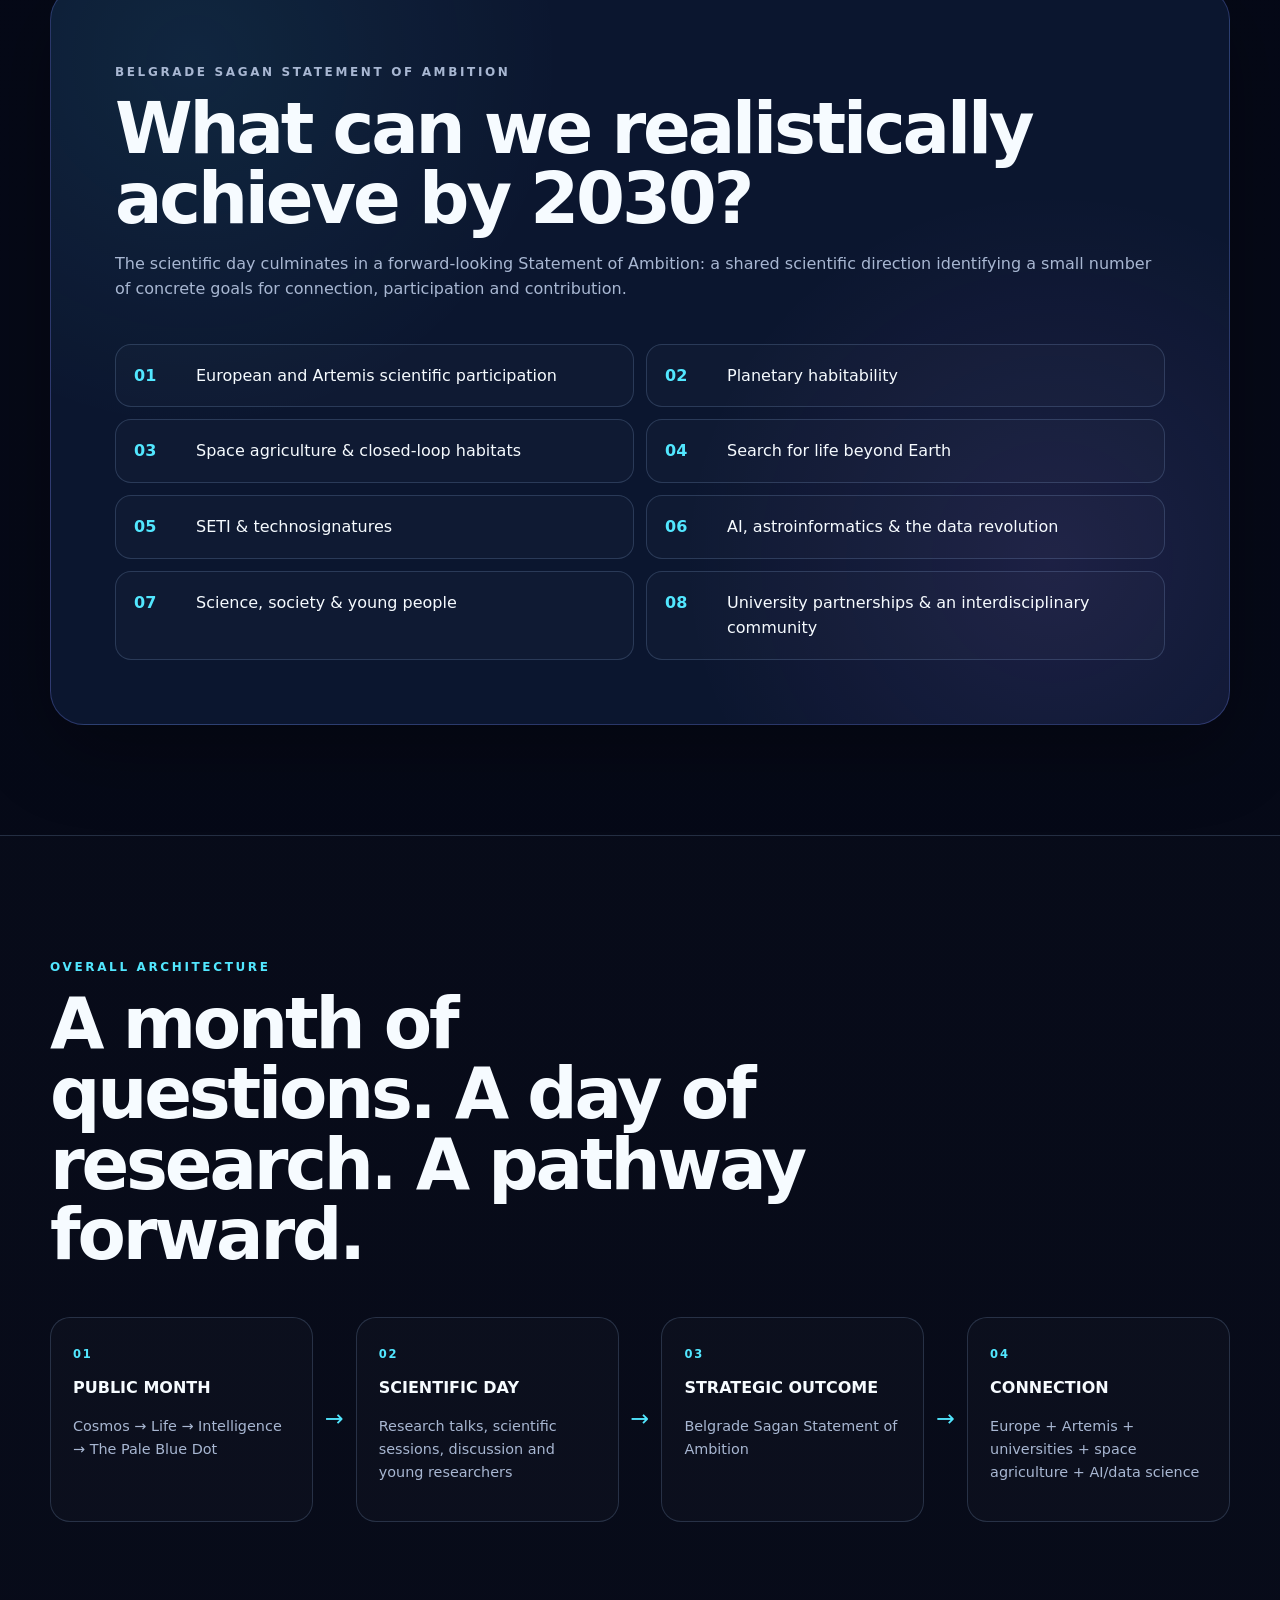
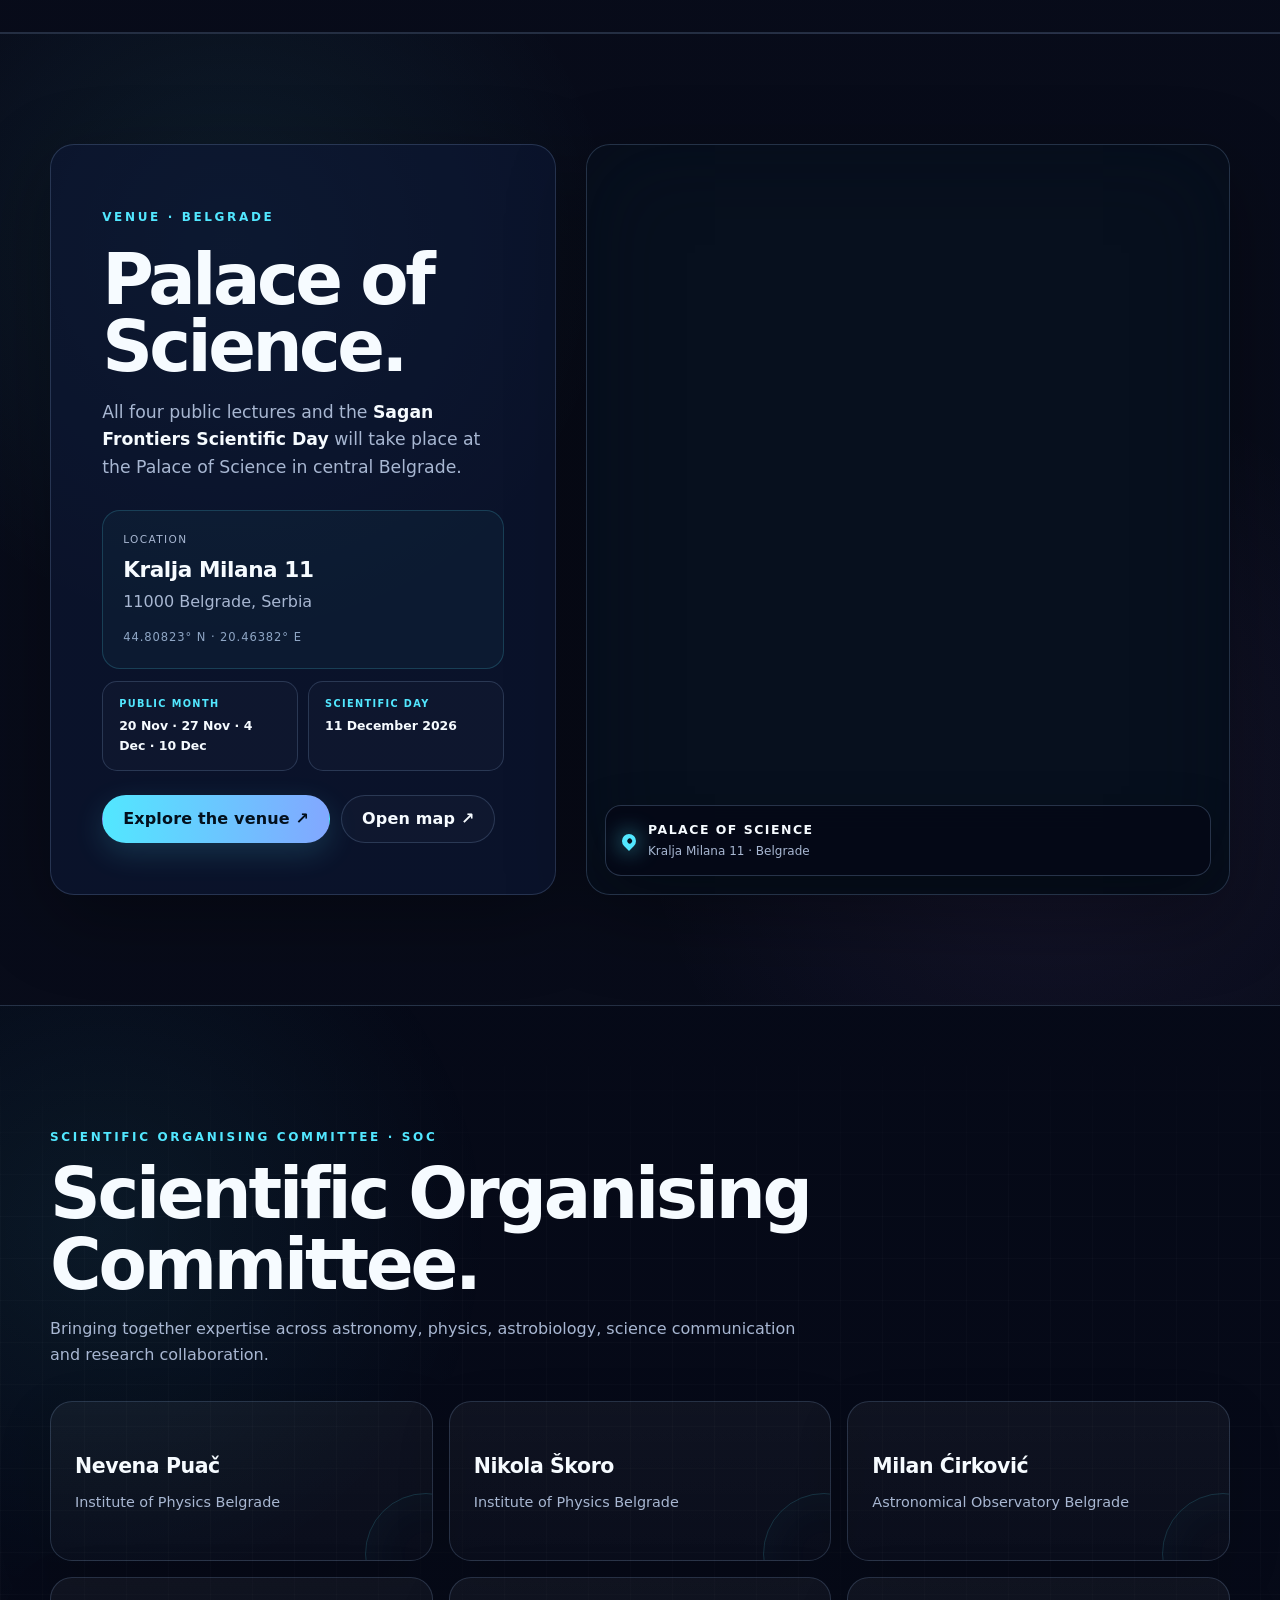
==== commit 5c30cf2c: "Rename Sagan_Frontiers_POLISHED_PROGRAM_index.html to index.html" ====
--- a/index.html
+++ b/index.html
@@ -294,27 +294,27 @@
         </div>
 
         <div class="timeline reveal" role="list" aria-label="Scientific Day updated scientific programme">
-          <div class="timeline-item" role="listitem"><time>09:00–09:15</time><div><strong>Opening and Welcome</strong><span>Nemanja Đorđević<br><em>Carl Sagan's Scientific Legacy and Today's Questions</em></span></div></div>
-          <div class="timeline-item highlight" role="listitem"><time>09:15–10:40</time><div><strong>SESSION I — ASTROBIOLOGY, BIOSIGNATURES AND LIFE BEYOND EARTH</strong><span>Chair: Nevena Puač</span></div></div>
-          <div class="timeline-item highlight" role="listitem"><time>09:15–10:00</time><div><strong>Keynote I — Exoplanets, Biosignatures and Experimental Astrobiology</strong><span>Prof. Tanja Berić — Laboratory for Experimental Astrobiology, Institute of Physics Belgrade / Faculty of Biology</span></div></div>
-          <div class="timeline-item" role="listitem"><time>10:00–10:20</time><div><strong>Experimental Astrobiology: Latest Experiments and Space-Agriculture Environments</strong><span>Dr Marina Sokić &amp; Karanović — Institute of Physics Belgrade / Laboratory for Experimental Astrobiology</span></div></div>
-          <div class="timeline-item" role="listitem"><time>10:20–10:40</time><div><strong>Plasma Experiments and Technologies for Space Agriculture and Controlled Environments</strong><span>Dr Nikola Škoro — COE for non-equililbrium processes, Institute of Physics Belgrade</span></div></div>
+          <div class="timeline-item" role="listitem"><time>09:00–09:15</time><div><strong>Opening and Welcome</strong><span>Nemanja Đorđević — Palace of Science<br><em>Carl Sagan's Scientific Legacy and Today's Questions</em></span></div></div>
+          <div class="timeline-item highlight" role="listitem"><time>09:15–10:40</time><div><strong>SESSION I — ASTROBIOLOGY, BIOSIGNATURES AND LIFE BEYOND EARTH</strong><span>Chair: Nevena Puač — Institute of Physics Belgrade</span></div></div>
+          <div class="timeline-item highlight" role="listitem"><time>09:15–10:00</time><div><strong>Keynote I — Exoplanets, Biosignatures and Experimental Astrobiology</strong><span>Tanja Berić — Laboratory for Experimental Astrobiology, Institute of Physics Belgrade / Faculty of Biology</span></div></div>
+          <div class="timeline-item" role="listitem"><time>10:00–10:20</time><div><strong>Experimental Astrobiology: Latest Experiments and Space-Agriculture Environments</strong><span>Marina Sokić &amp; Karanović — Institute of Physics Belgrade / Laboratory for Experimental Astrobiology</span></div></div>
+          <div class="timeline-item" role="listitem"><time>10:20–10:40</time><div><strong>Plasma Experiments and Technologies for Space Agriculture and Controlled Environments</strong><span>Nikola Škoro — COE for Non-Equilibrium Processes, Institute of Physics Belgrade</span></div></div>
           <div class="timeline-item break" role="listitem"><time>10:40–11:00</time><div><strong>Coffee Break</strong></div></div>
           <div class="timeline-item highlight" role="listitem"><time>11:00–12:50</time><div><strong>SESSION II — PHYSICAL PROCESSES SHAPING PLANETARY HABITABILITY</strong><span>Chair: Luka Č. Popović</span></div></div>
-          <div class="timeline-item highlight" role="listitem"><time>11:00–11:45</time><div><strong>Keynote II — Cosmic Rays and Radiation Environments: Implications for Life on Earth and Beyond</strong><span>Dr Nikola Veselinović — Institute of Physics Belgrade</span></div></div>
-          <div class="timeline-item" role="listitem"><time>11:45–12:05</time><div><strong>Habitability from Planetary to Galactic Scales</strong><span>Dr Branislav Vukotić — Astronomical Observatory Belgrade</span></div></div>
-          <div class="timeline-item highlight" role="listitem"><time>12:05–12:50</time><div><strong>Keynote III — Planetary and Exoplanetary Atmospheres: Electrical Discharges and Extreme Environments</strong><span>Dr Saša Dujko — COE for non-equililbrium processes, Institute of Physics Belgrade</span></div></div>
+          <div class="timeline-item highlight" role="listitem"><time>11:00–11:45</time><div><strong>Keynote II — Cosmic Rays and Radiation Environments: Implications for Life on Earth and Beyond</strong><span>Nikola Veselinović — Institute of Physics Belgrade</span></div></div>
+          <div class="timeline-item" role="listitem"><time>11:45–12:05</time><div><strong>Habitability from Planetary to Galactic Scales</strong><span>Branislav Vukotić — Astronomical Observatory Belgrade</span></div></div>
+          <div class="timeline-item highlight" role="listitem"><time>12:05–12:50</time><div><strong>Keynote III — Planetary and Exoplanetary Atmospheres: Electrical Discharges and Extreme Environments</strong><span>Saša Dujko — COE for Non-Equilibrium Processes, Institute of Physics Belgrade</span></div></div>
           <div class="timeline-item break" role="listitem"><time>12:50–13:45</time><div><strong>Lunch</strong></div></div>
           <div class="timeline-item highlight" role="listitem"><time>13:45–15:30</time><div><strong>SESSION III — SETI, TECHNOSIGNATURES AND NEW DISCOVERY METHODS</strong><span>Chair: Elizabeth Chung</span></div></div>
-          <div class="timeline-item highlight" role="listitem"><time>13:45–14:30</time><div><strong>Keynote IV — SETI and Technosignatures</strong><span>Dr Milan M. Ćirković — Astronomical Observatory Belgrade</span></div></div>
-          <div class="timeline-item" role="listitem"><time>14:30–15:30</time><div><strong>Research Session: AI, Time-Domain Astronomy and New Search Methods</strong><span>Chair: Mihajlo Savić</span></div></div>
-          <div class="timeline-item" role="listitem"><time>14:30–14:50</time><div><strong>Physics-Informed Neural Networks in Solar Physics</strong><span>Ivan Milić</span></div></div>
-          <div class="timeline-item" role="listitem"><time>14:50–15:10</time><div><strong>Research Talk — Title to be confirmed</strong><span>Prof. Zaharije Radivojević — School of Electrical Engineering, University of Belgrade</span></div></div>
-          <div class="timeline-item" role="listitem"><time>15:10–15:30</time><div><strong>A Pale Red Dot: Earth's Waste Heat as a Technosignature</strong><span>Ana Mitrašinović</span></div></div>
+          <div class="timeline-item highlight" role="listitem"><time>13:45–14:30</time><div><strong>Keynote IV — SETI and Technosignatures</strong><span>Milan M. Ćirković — Astronomical Observatory Belgrade</span></div></div>
+          <div class="timeline-item" role="listitem"><time>14:30–15:30</time><div><strong>Research Session — AI, Time-Domain Astronomy and New Search Methods</strong><span>Chair: Mihajlo Savić — Institute of Physics Belgrade</span></div></div>
+          <div class="timeline-item" role="listitem"><time>14:30–14:50</time><div><strong>Physics-Informed Neural Networks in Solar Physics</strong><span>Ivan Milić — Astronomical Observatory Belgrade / Faculty of Mathematics, University of Belgrade</span></div></div>
+          <div class="timeline-item" role="listitem"><time>14:50–15:10</time><div><strong>Research Talk — Title to be confirmed</strong><span>Zaharije Radivojević — School of Electrical Engineering, University of Belgrade</span></div></div>
+          <div class="timeline-item" role="listitem"><time>15:10–15:30</time><div><strong>A Pale Red Dot: Earth's Waste Heat as a Technosignature</strong><span>Ana Mitrašinović — Astronomical Observatory Belgrade</span></div></div>
           <div class="timeline-item break" role="listitem"><time>15:30–16:00</time><div><strong>Coffee Break</strong></div></div>
           <div class="timeline-item highlight" role="listitem"><time>16:00–18:00</time><div><strong>SESSION IV — NEXT GENERATION AND FUTURE SCIENTIFIC COLLABORATION</strong></div></div>
           <div class="timeline-item" role="listitem"><time>16:00–17:00</time><div><strong>Next Generation: Young Researchers and Flash Talks</strong><span>Chair: To be confirmed</span></div></div>
-          <div class="timeline-item" role="listitem"><time>17:00–18:00</time><div><strong>Round Table Discussion — Serbia in European Space and Astrobiology Research: Scientific Priorities and Opportunities for Collaboration</strong><span>Participants:<br>Mihajlo Savić — Institute of Physics Belgrade<br>Ivana Milić Žitnik — Europlanet Serbia<br>Prof. Tanja Berić — Faculty of Biology / Institute of Physics Belgrade<br>Zoran Mijić<br>Representative of the Ministry of Science — to be confirmed<br>Chairs: Anđelka Kovačević and Milan Ćirković</span></div></div>
+          <div class="timeline-item" role="listitem"><time>17:00–18:00</time><div><strong>Round Table Discussion — Serbia in European Space and Astrobiology Research: Scientific Priorities and Opportunities for Collaboration</strong><span>Participants:<br>Mihajlo Savić — Institute of Physics Belgrade<br>Ivana Milić Žitnik — Europlanet Hub Serbia<br>Tanja Berić — Faculty of Biology / Institute of Physics Belgrade<br>Zoran Mijić — Institute of Physics Belgrade, COST NCC<br>Representative of the Ministry of Science — to be confirmed<br>Chairs: Anđelka Kovačević — Faculty of Mathematics, University of Belgrade; Milan Ćirković — Astronomical Observatory Belgrade</span></div></div>
           <div class="timeline-item highlight" role="listitem"><time>18:00–18:15</time><div><strong>Closing Session — Belgrade Sagan Statement of Ambition and Future Scientific Initiatives</strong></div></div>
           <div class="timeline-item reception" role="listitem"><time>18:15–19:15</time><div><strong>Networking Reception in the Gallery</strong></div></div>
         </div>
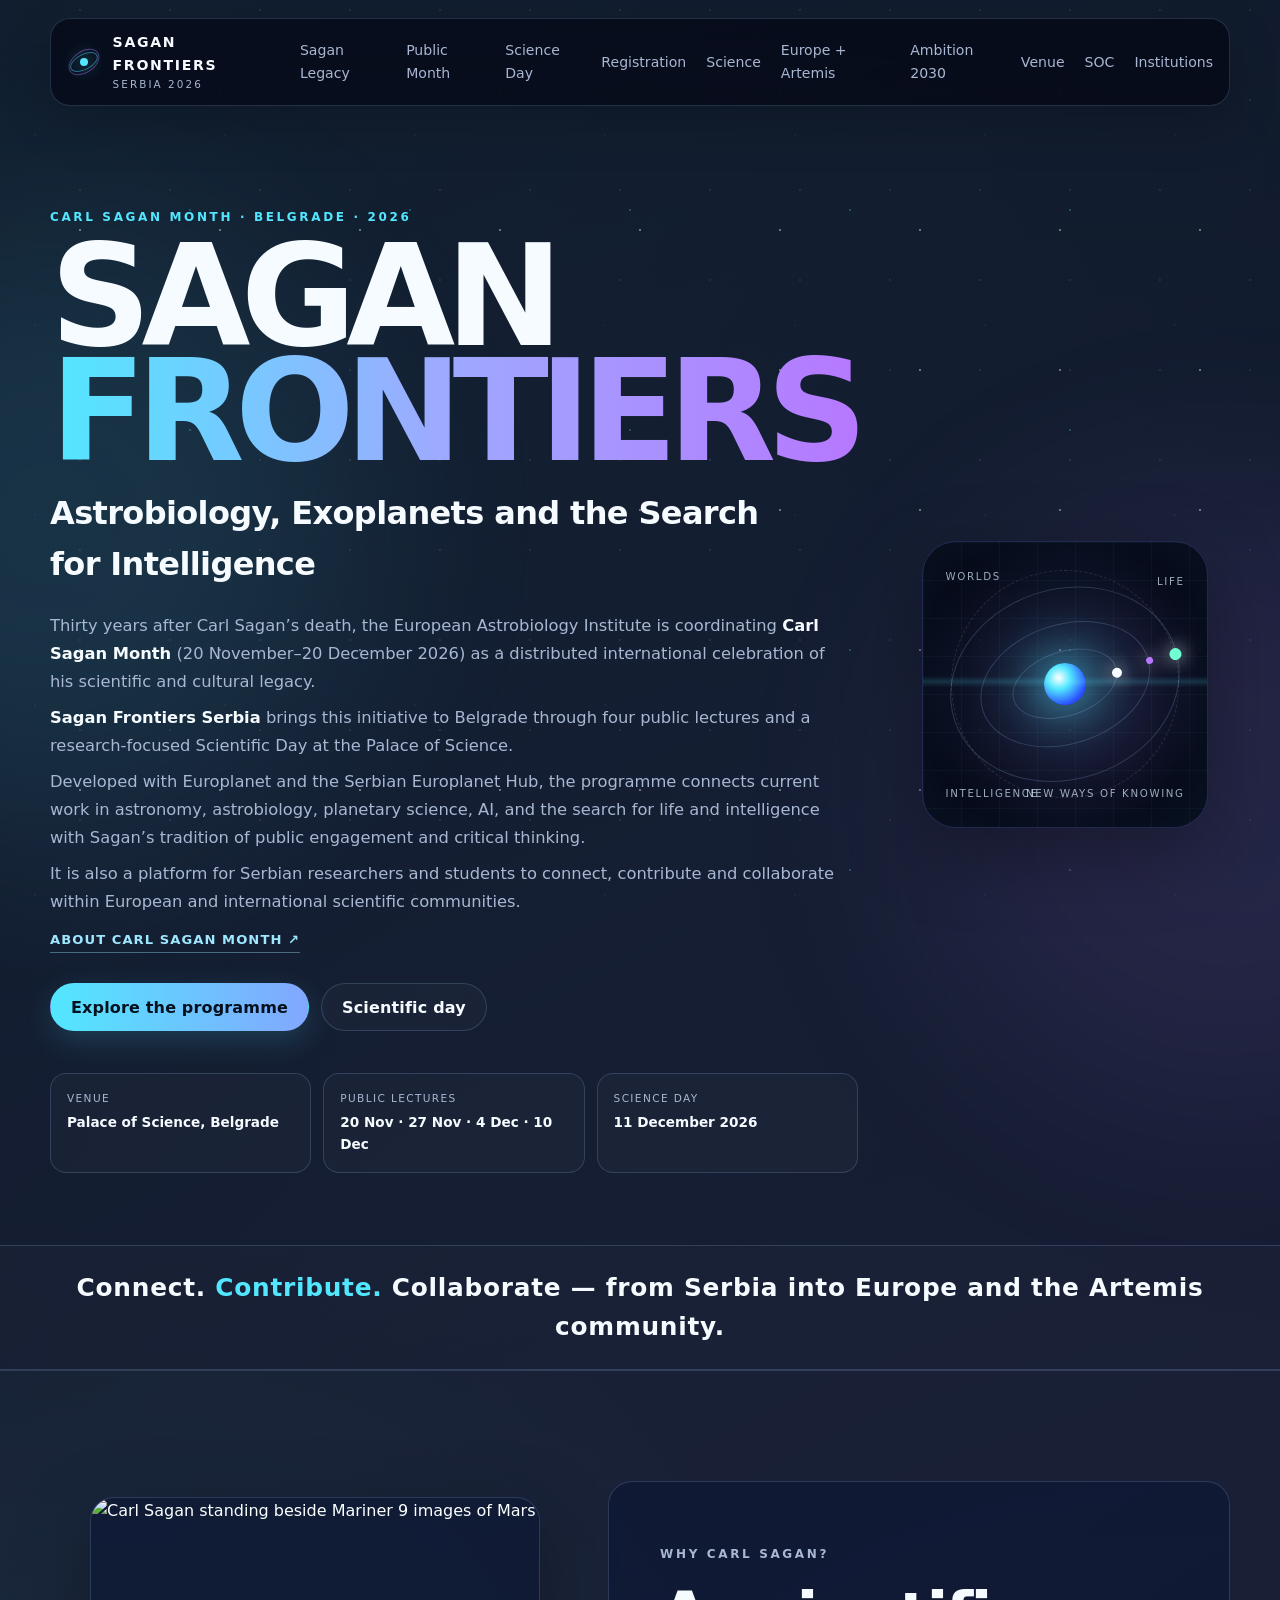
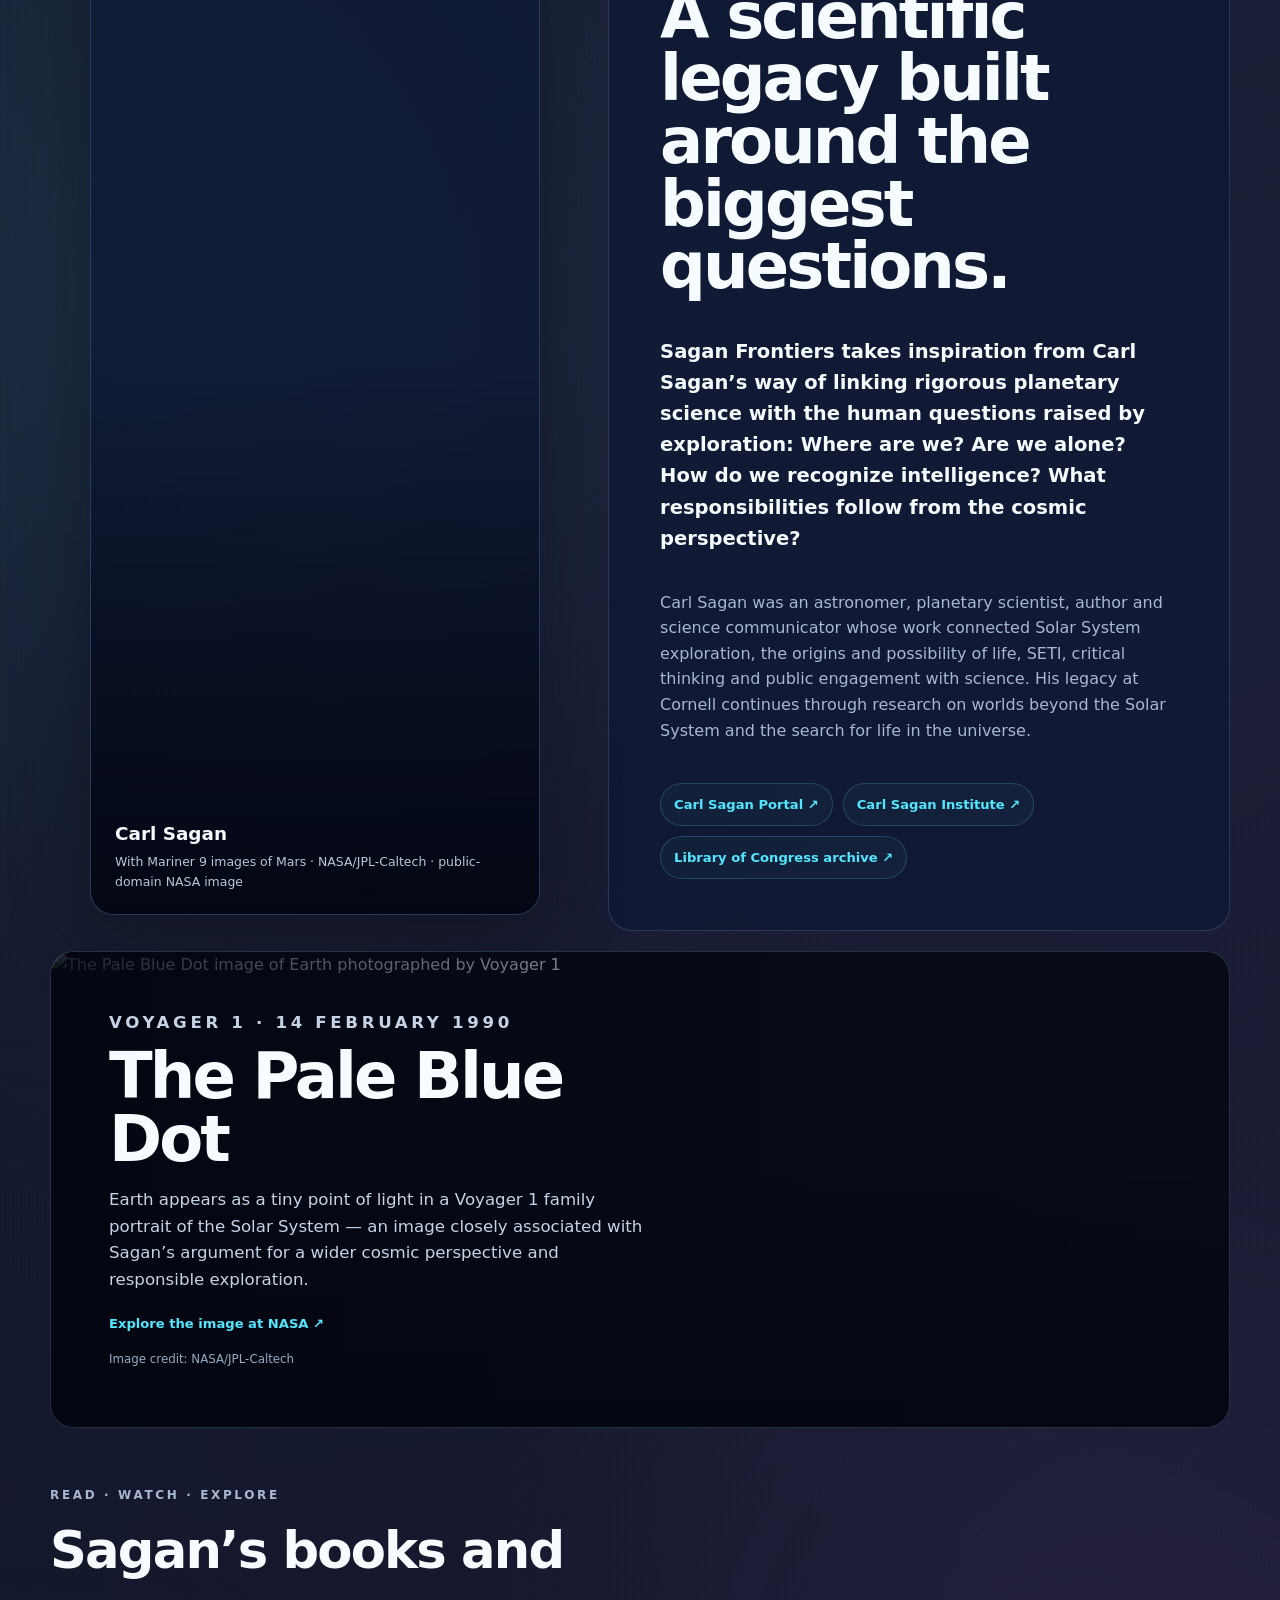
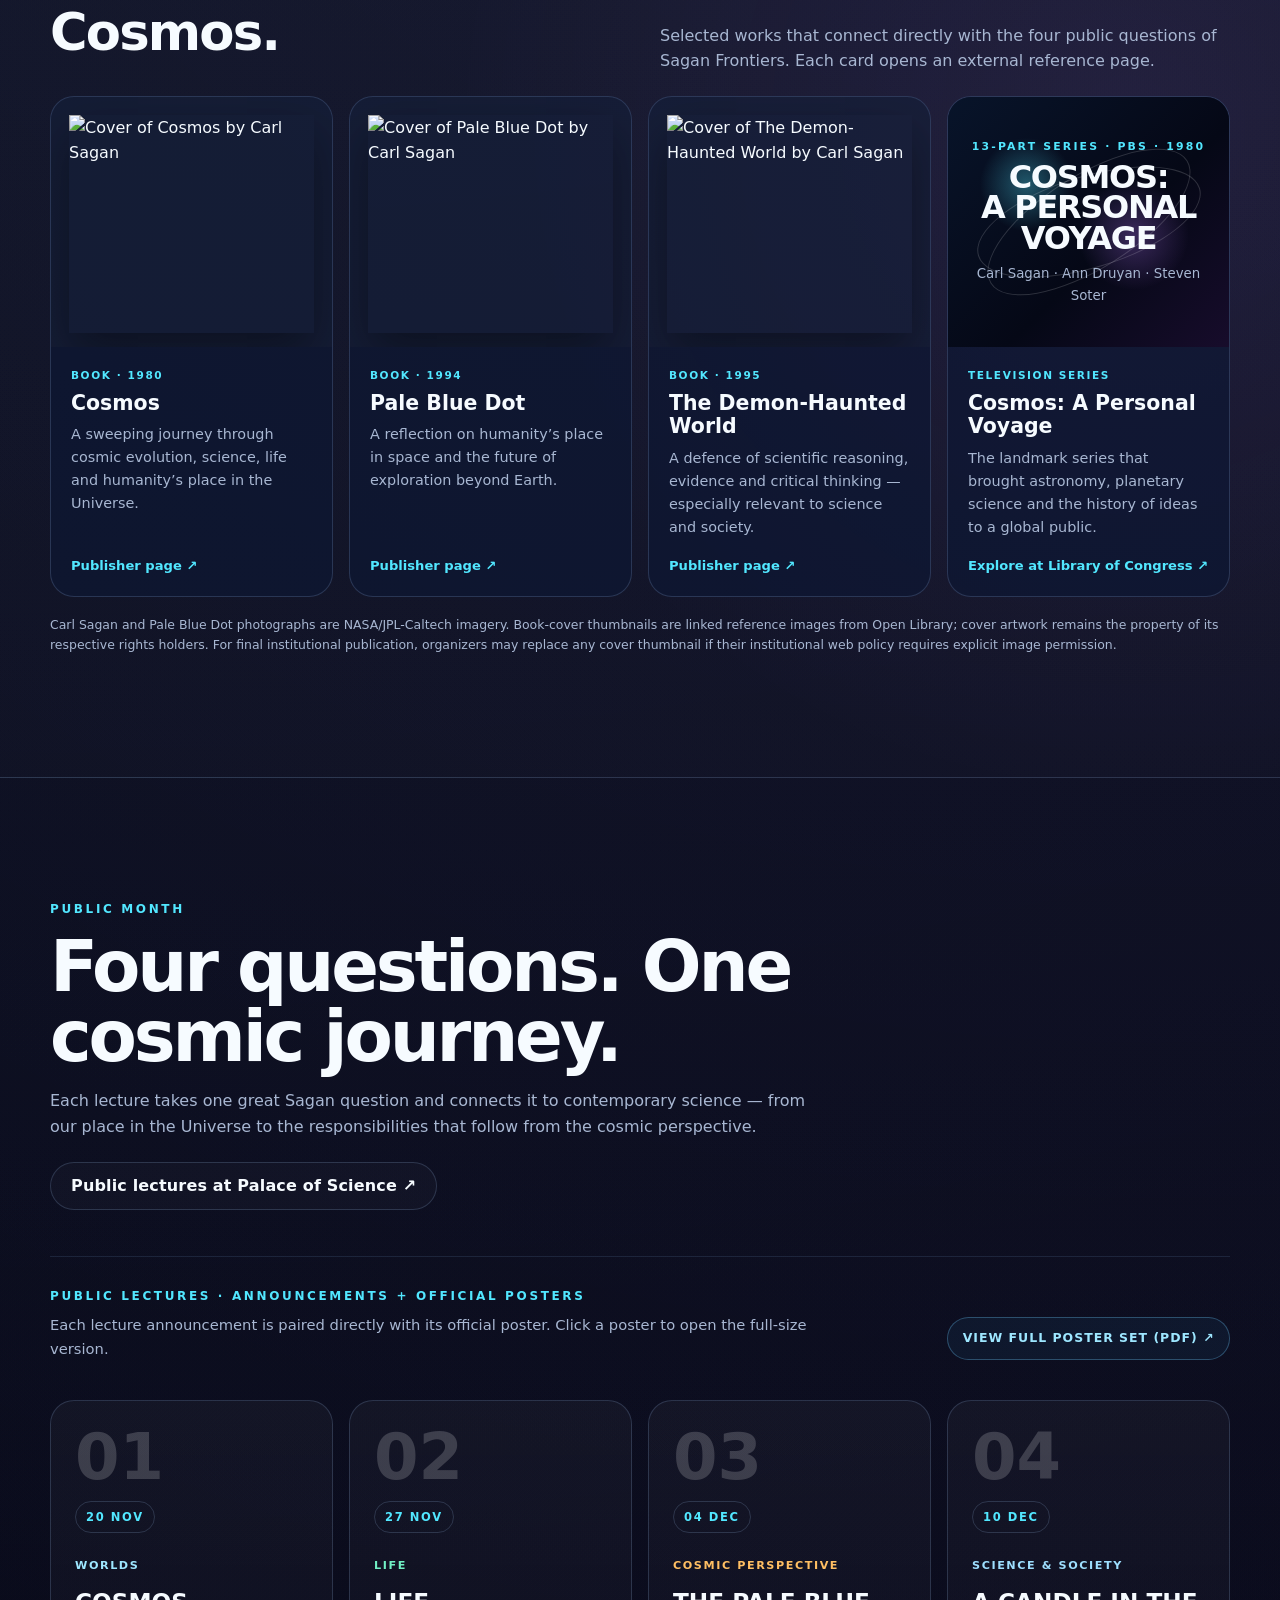
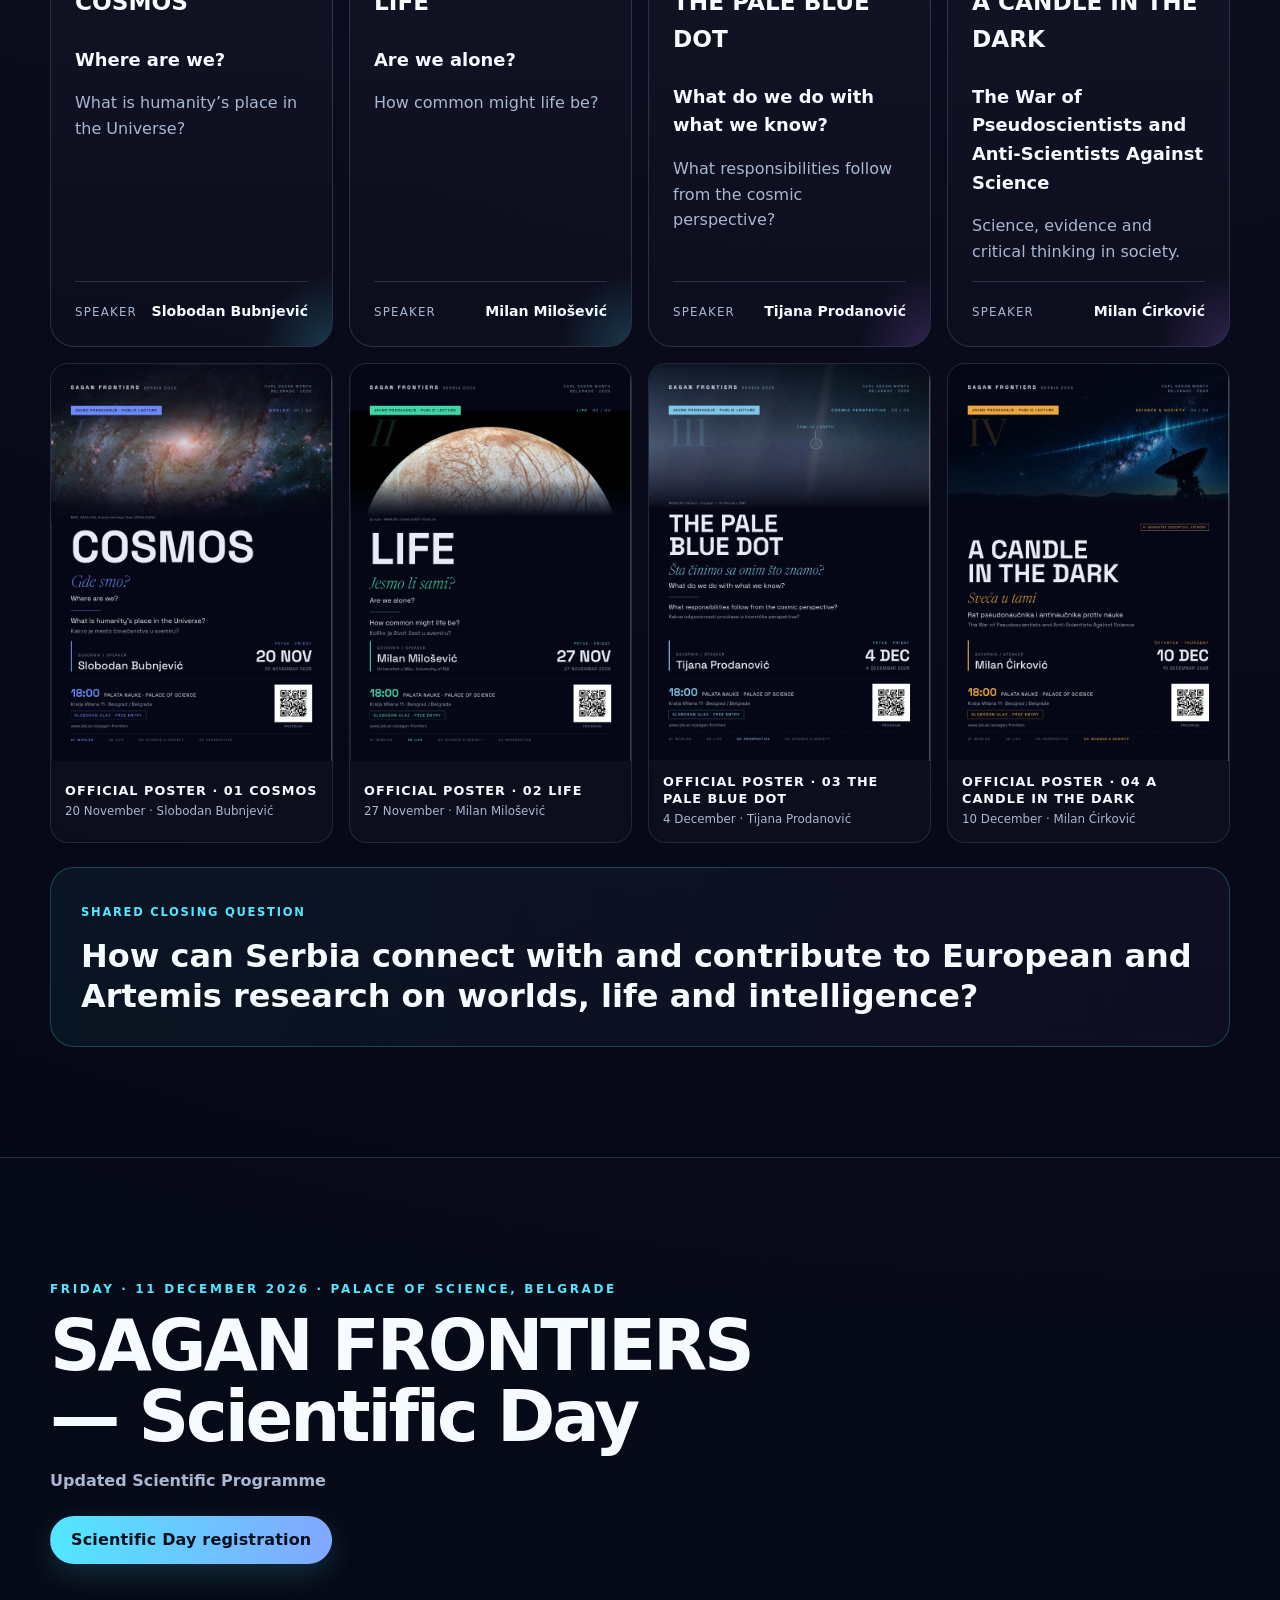
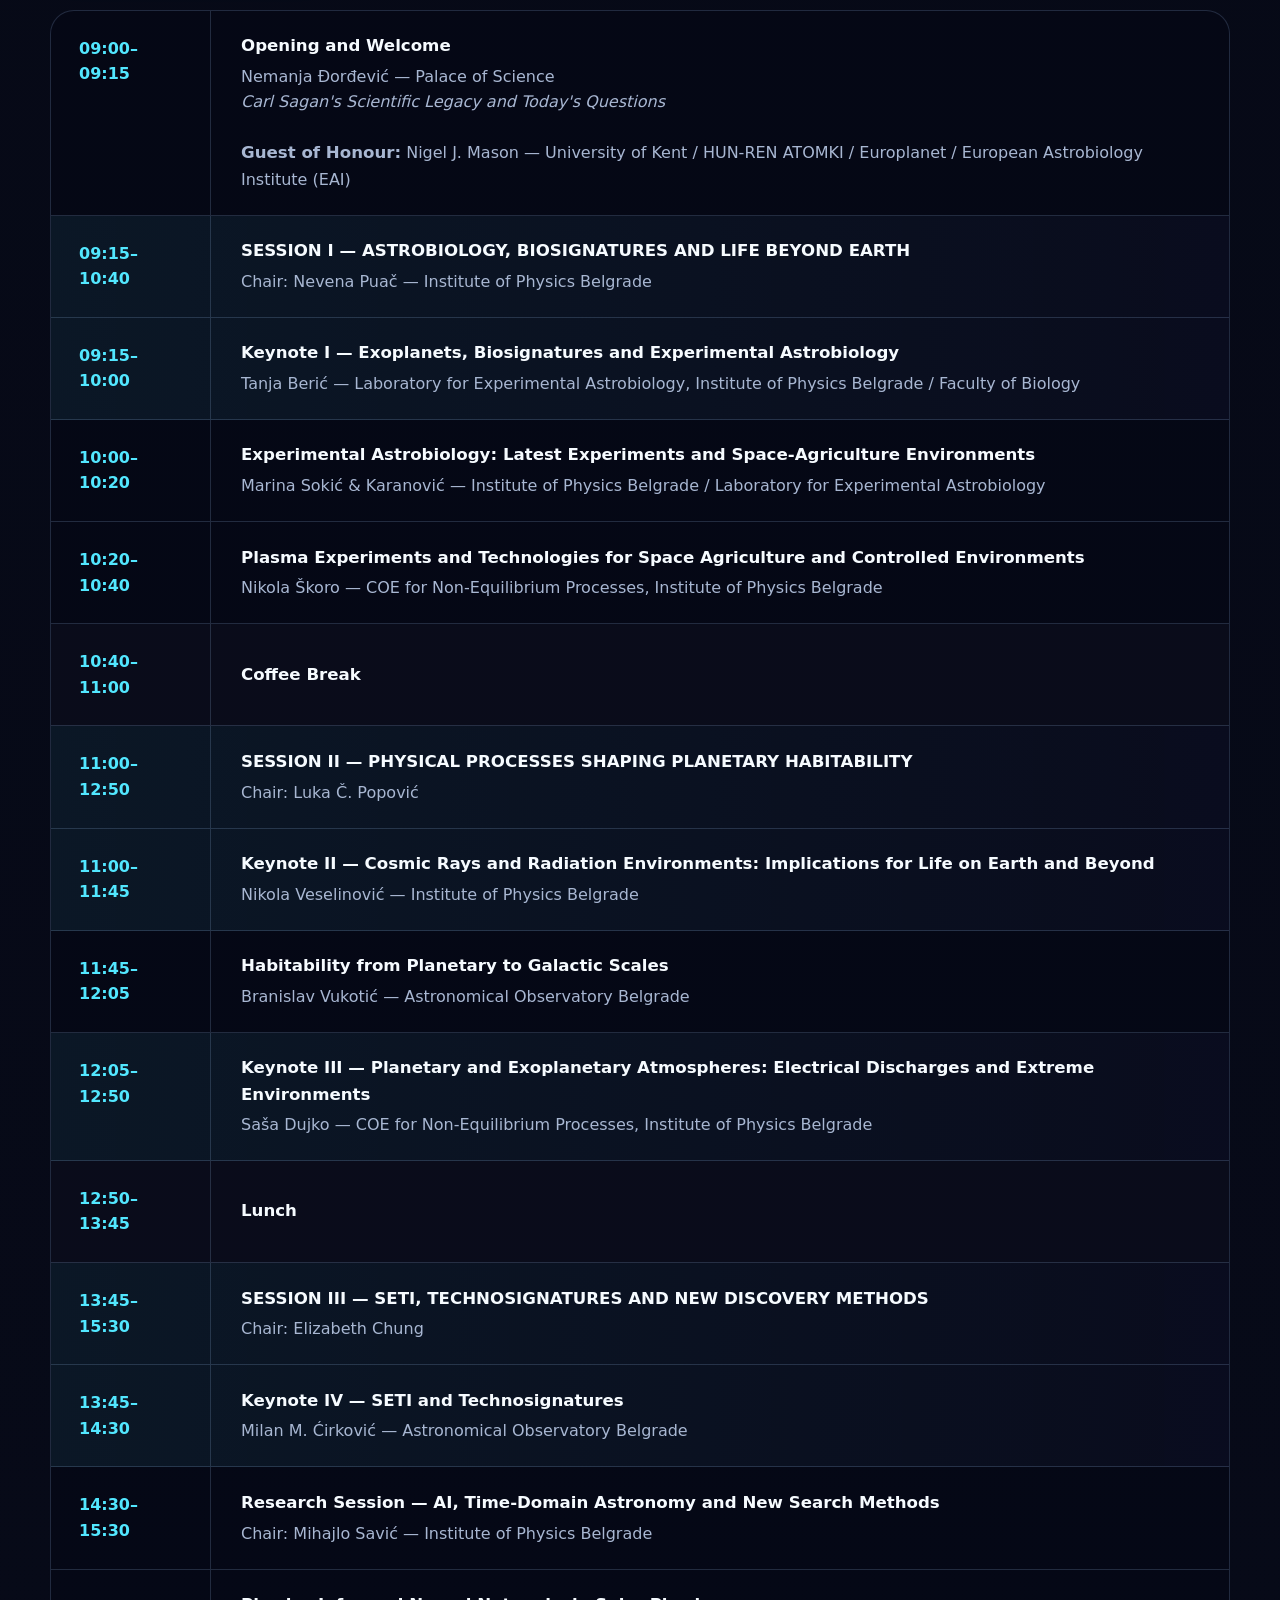
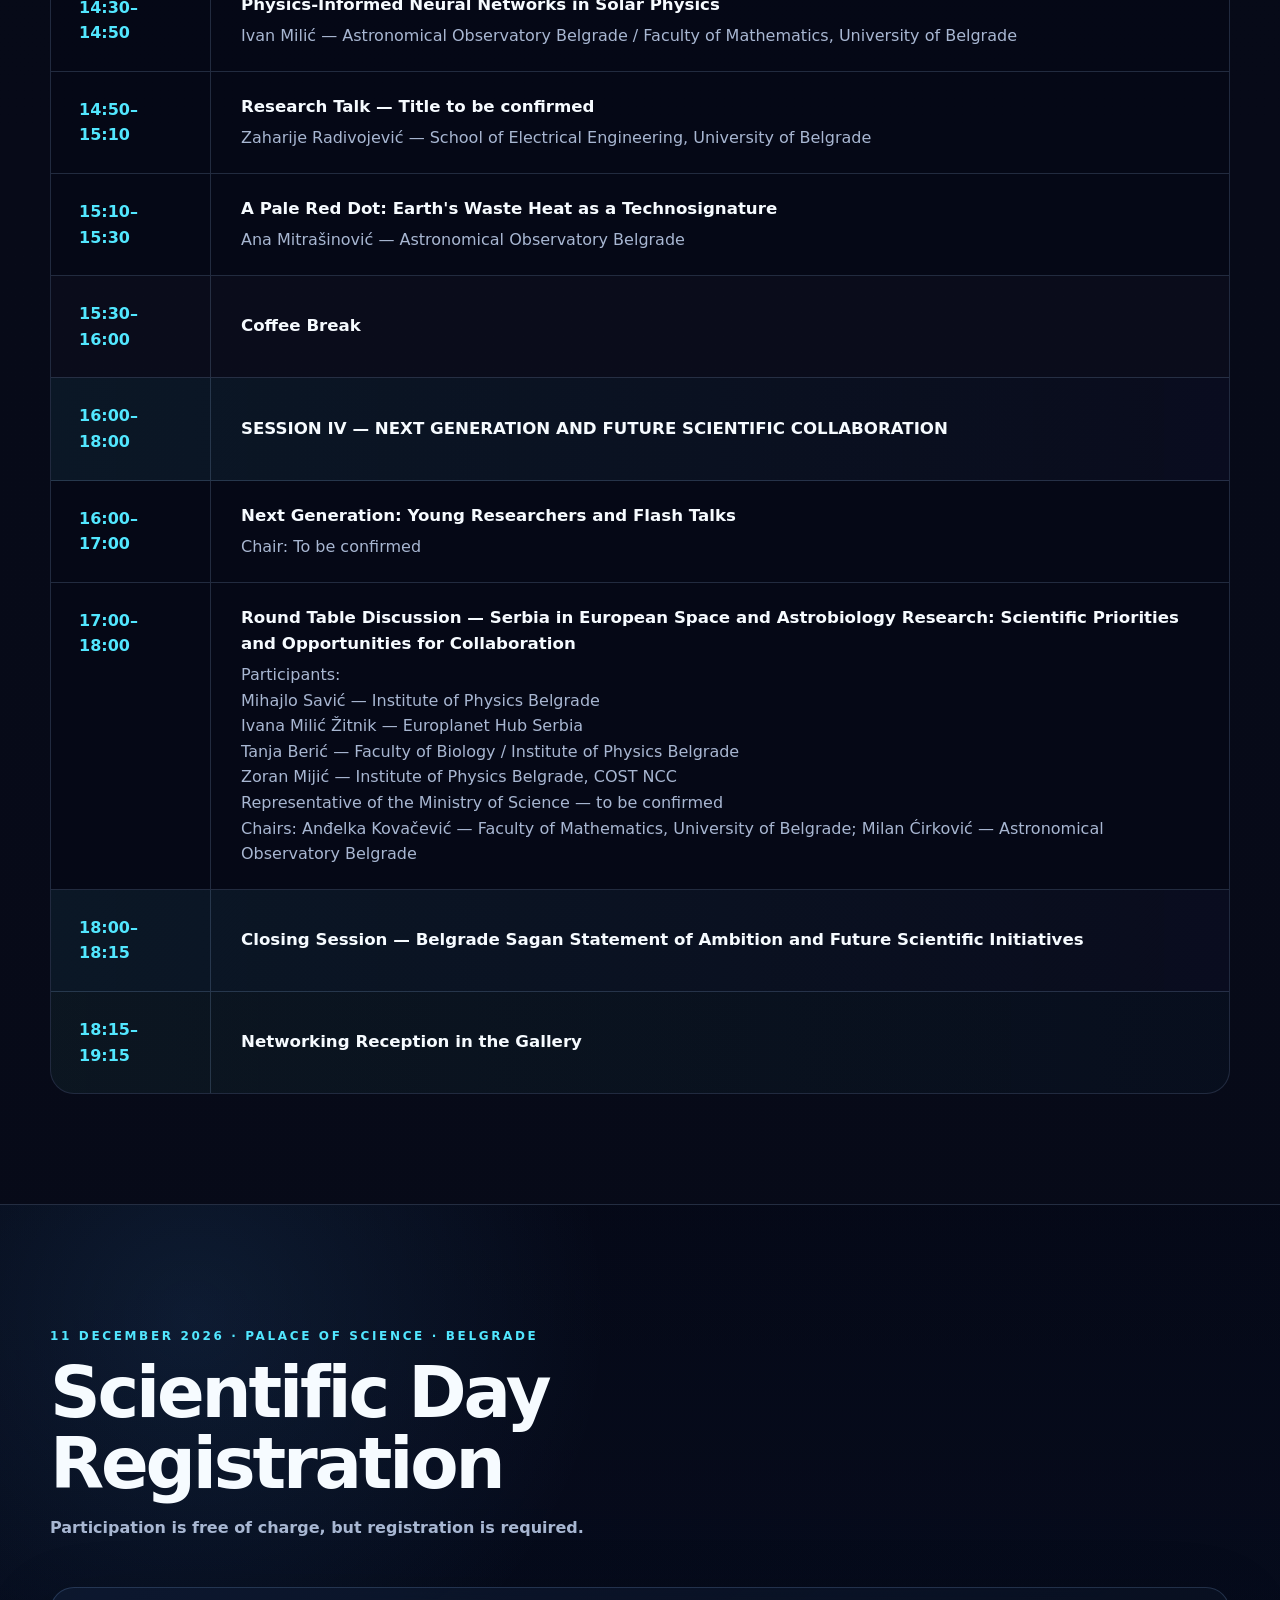
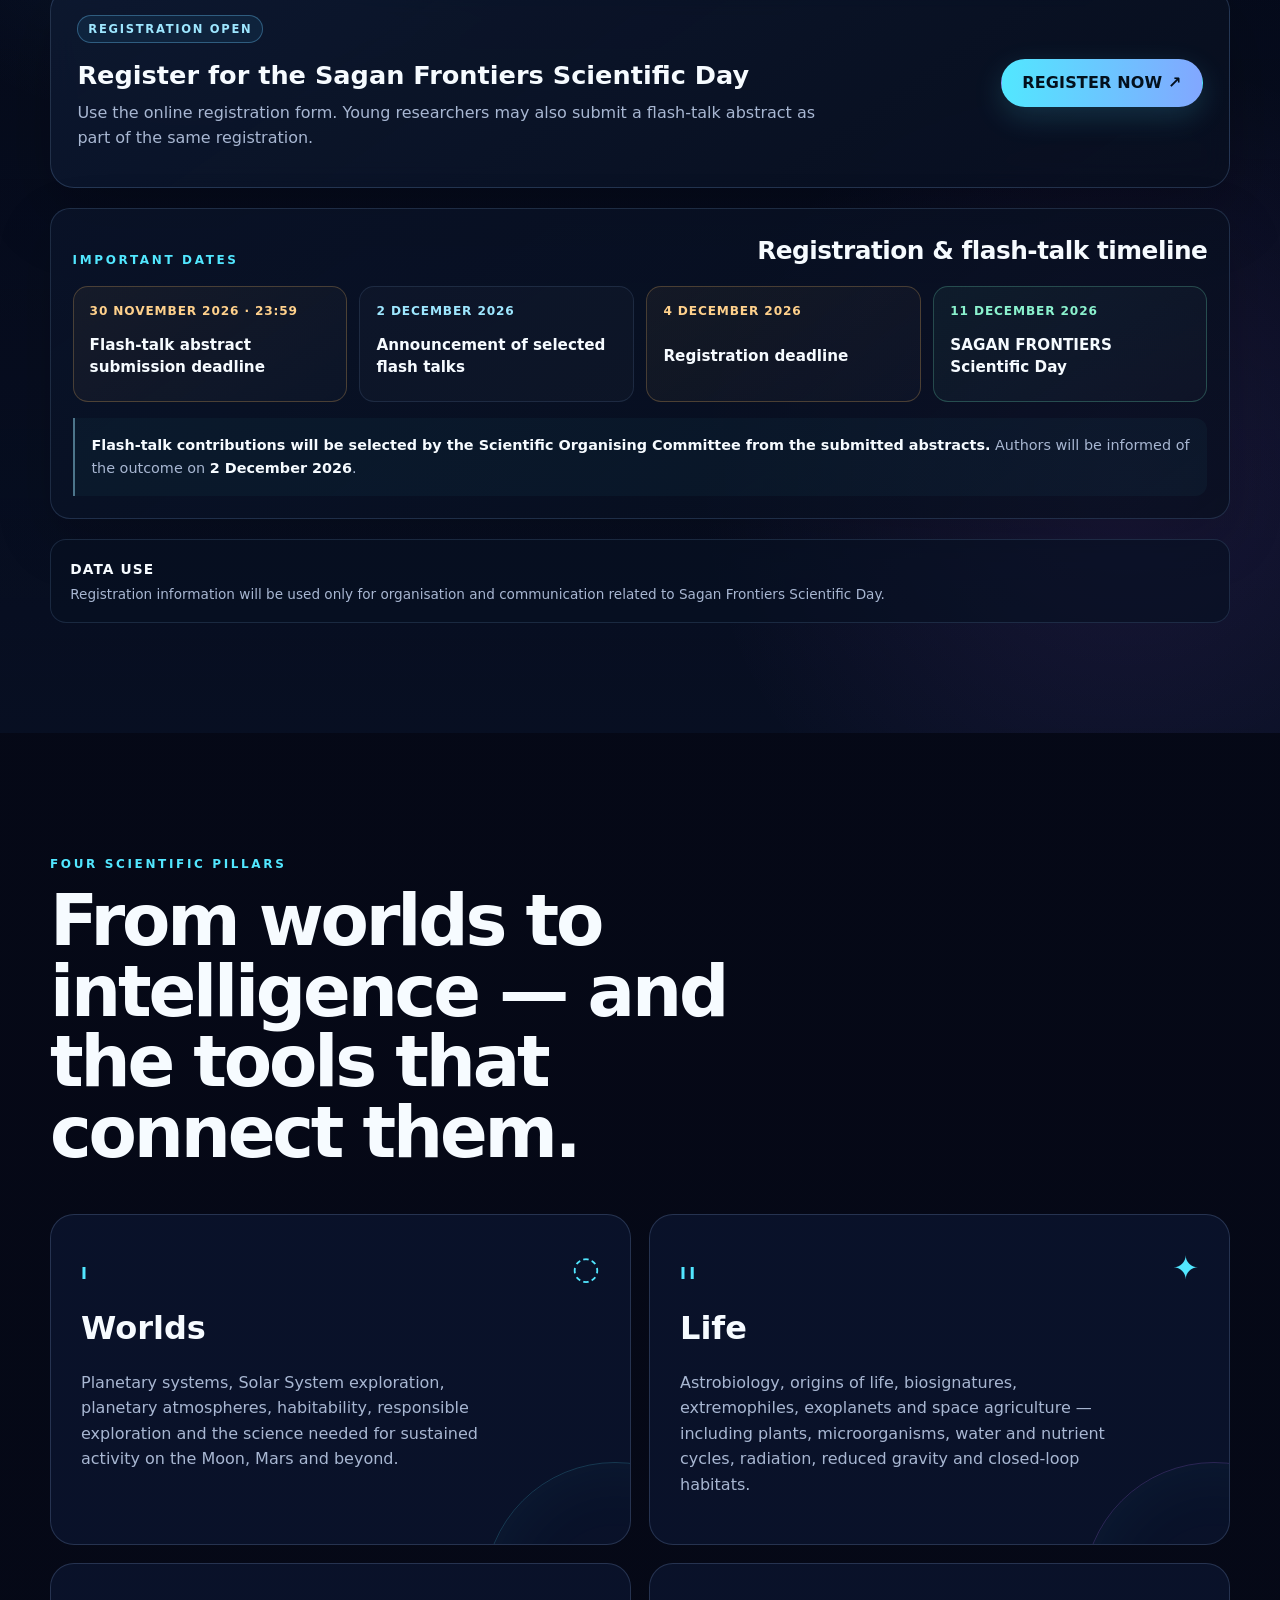
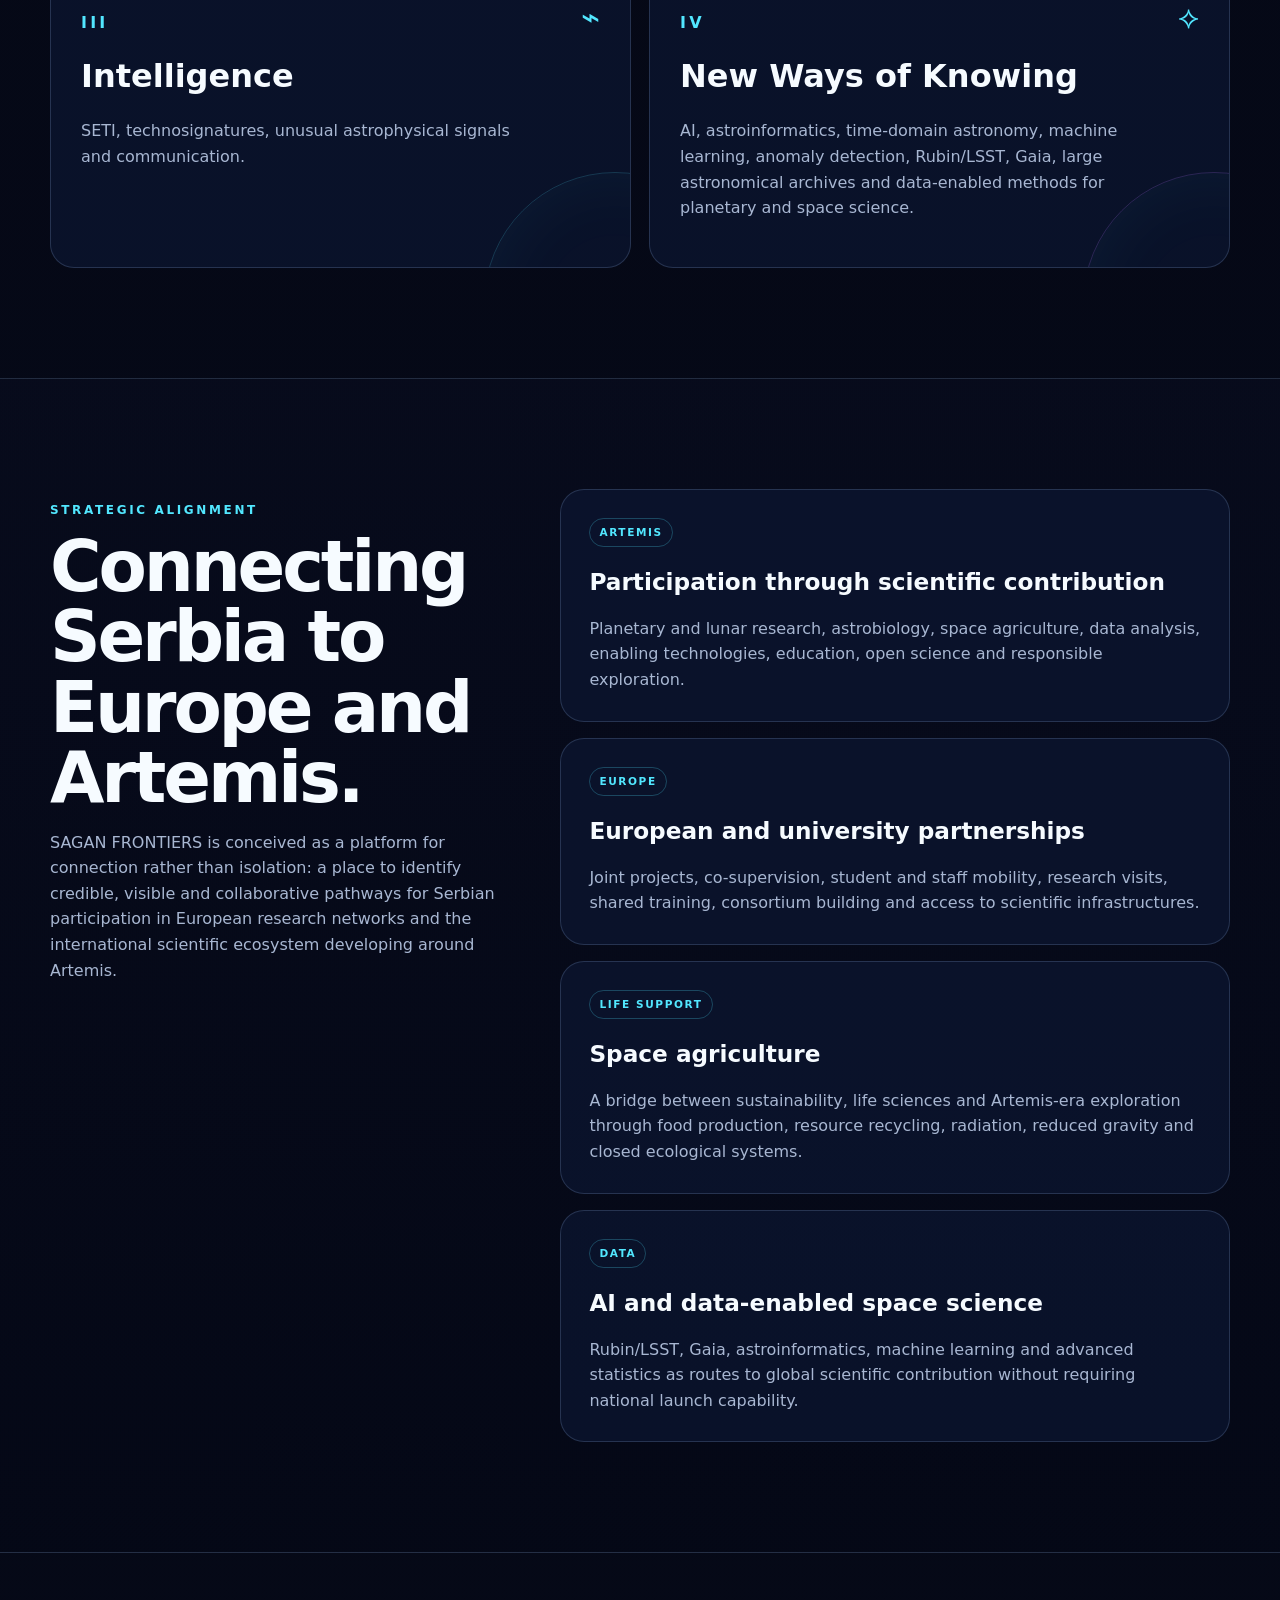
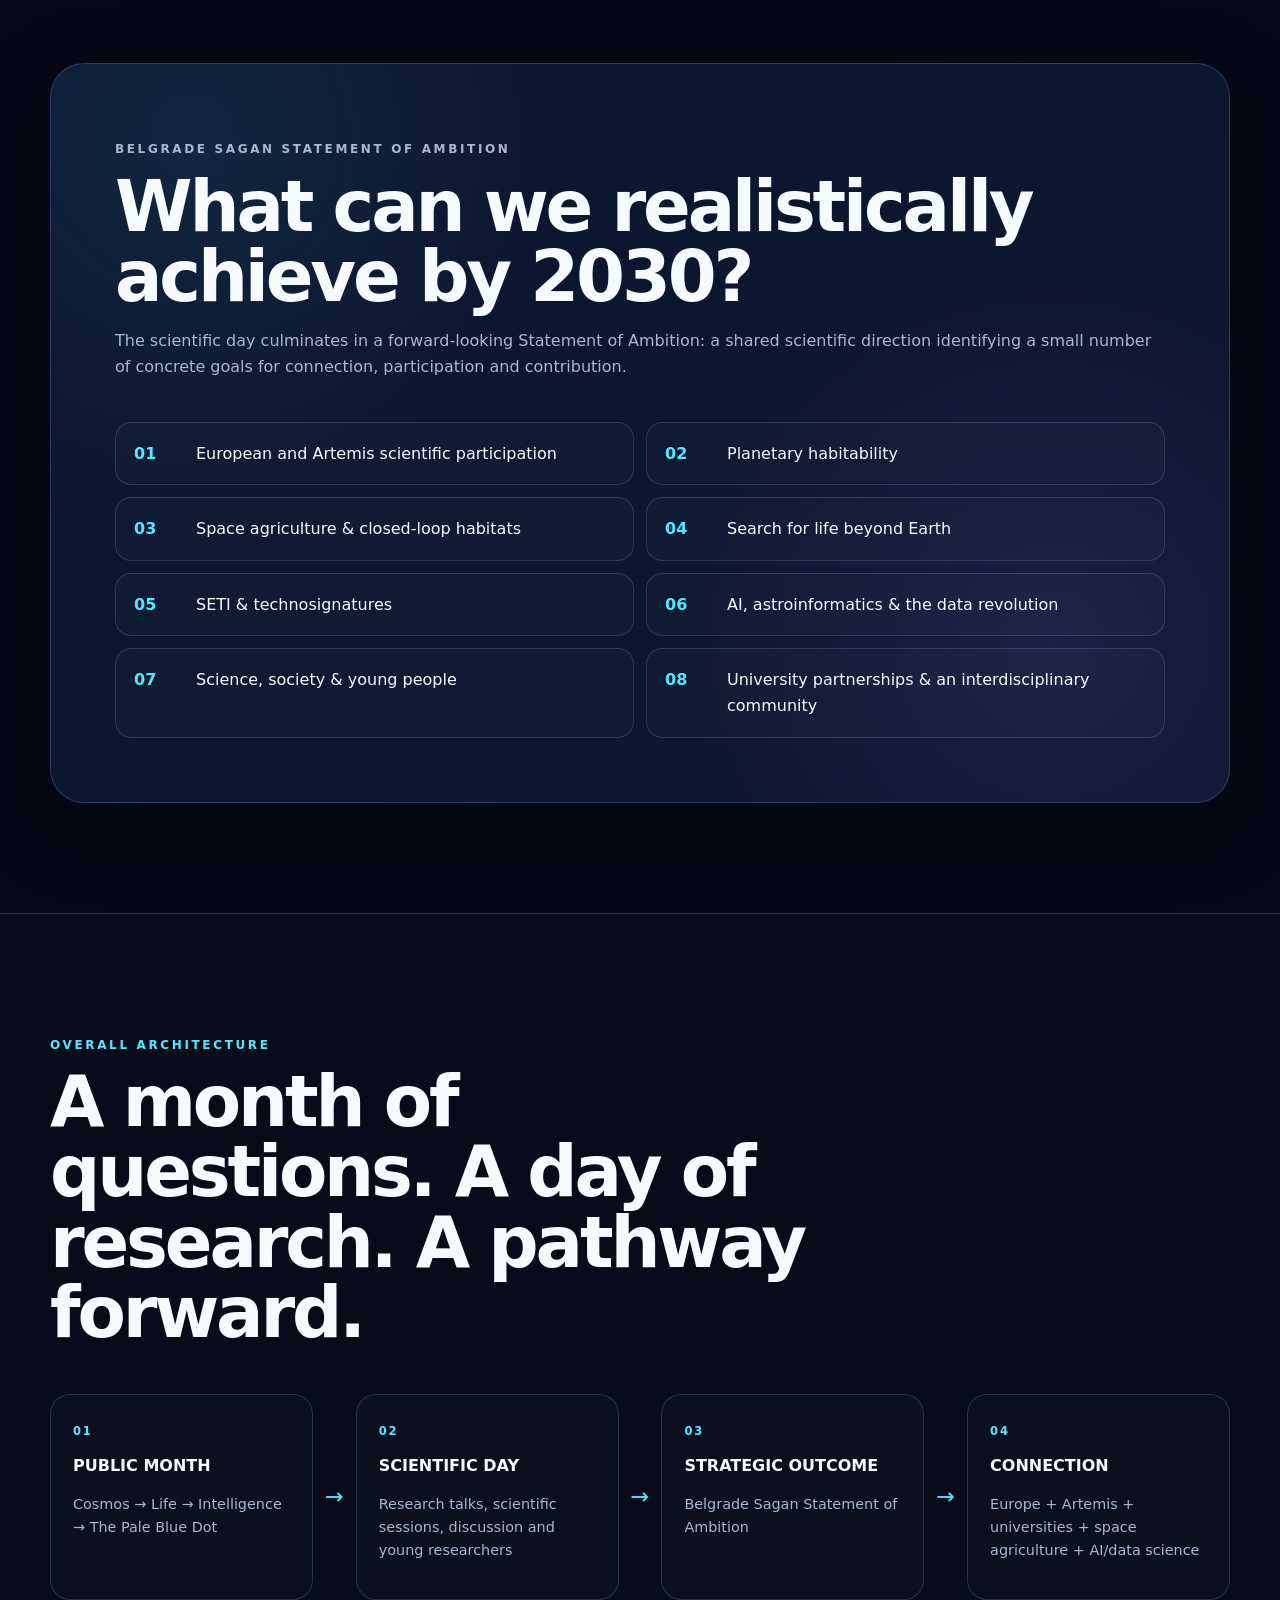
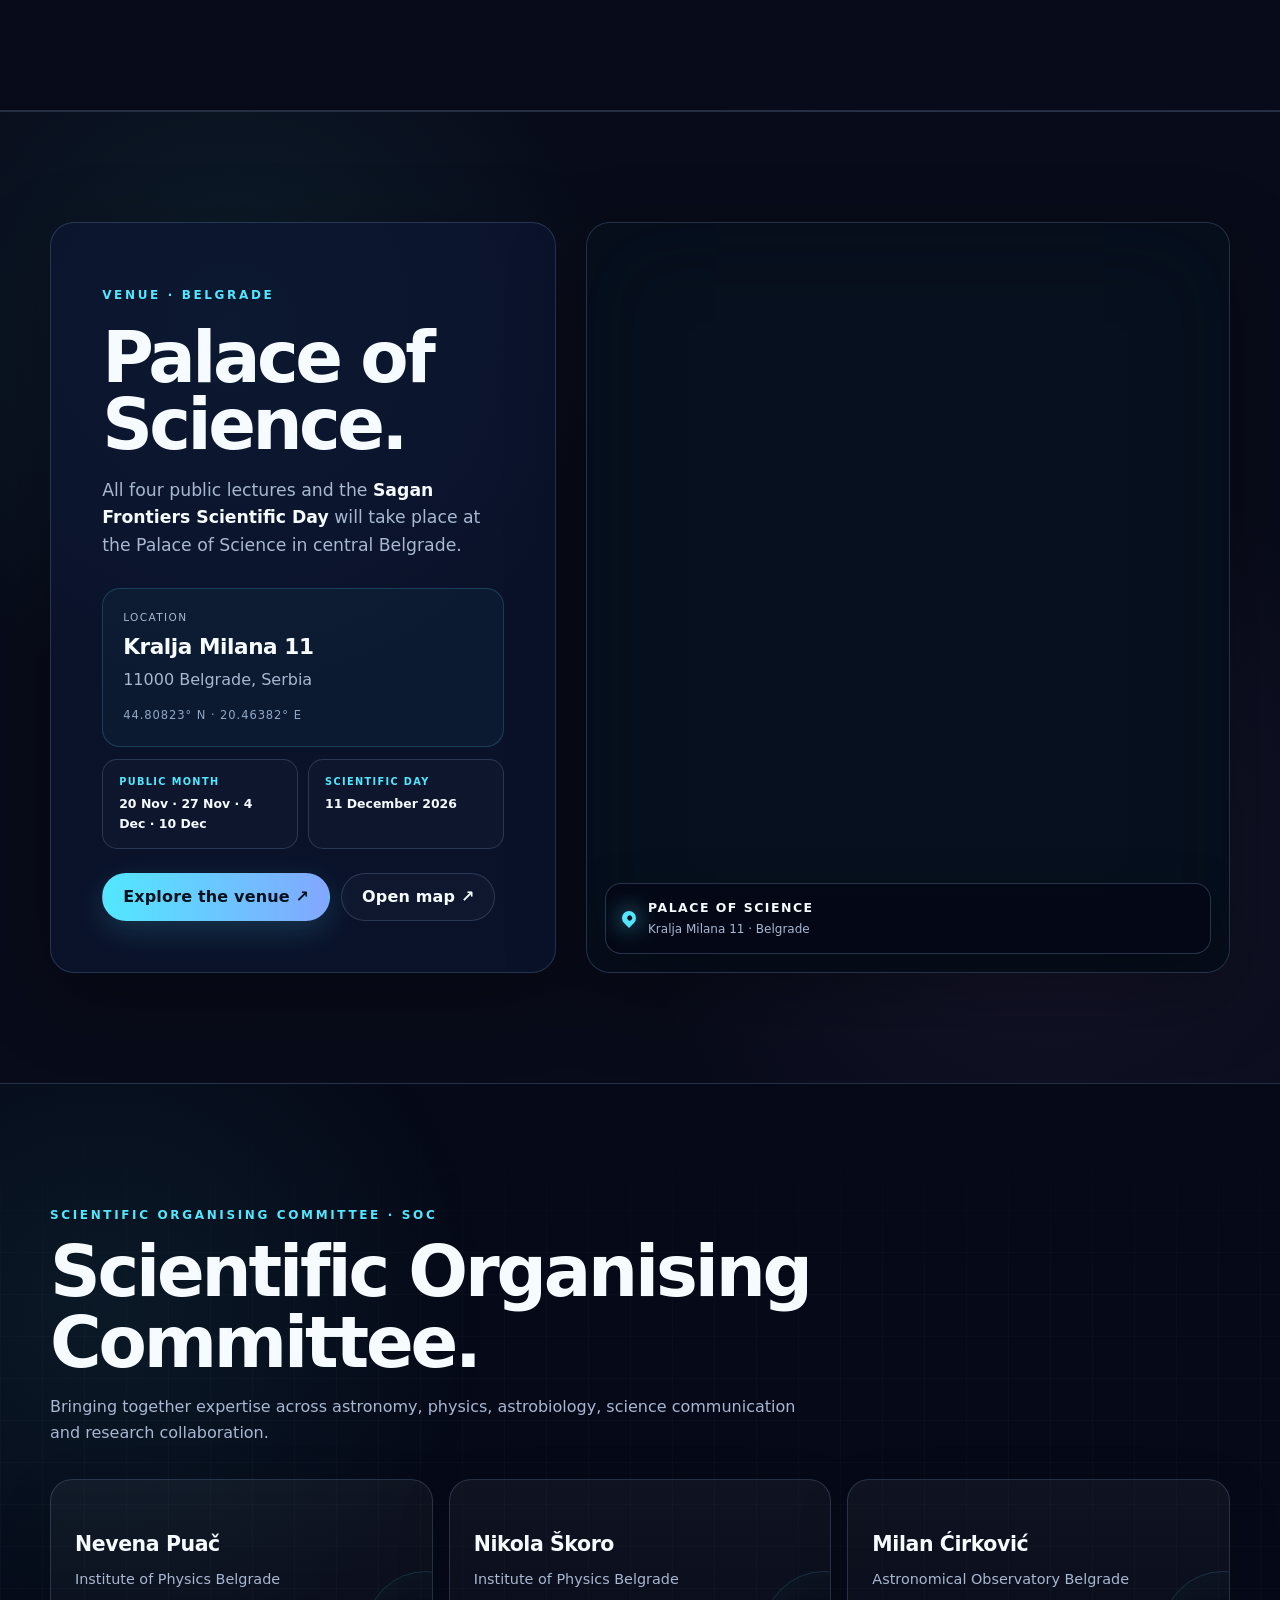
==== commit 354ce41b: "Rename Sagan_Frontiers_POLISHED_PROGRAM_WITH_GUEST_OF_HONOUR_index.html to index.html" ====
--- a/index.html
+++ b/index.html
@@ -294,7 +294,7 @@
         </div>
 
         <div class="timeline reveal" role="list" aria-label="Scientific Day updated scientific programme">
-          <div class="timeline-item" role="listitem"><time>09:00–09:15</time><div><strong>Opening and Welcome</strong><span>Nemanja Đorđević — Palace of Science<br><em>Carl Sagan's Scientific Legacy and Today's Questions</em></span></div></div>
+          <div class="timeline-item" role="listitem"><time>09:00–09:15</time><div><strong>Opening and Welcome</strong><span>Nemanja Đorđević — Palace of Science<br><em>Carl Sagan's Scientific Legacy and Today's Questions</em><br><br><strong>Guest of Honour:</strong> Nigel J. Mason — University of Kent / HUN-REN ATOMKI / Europlanet / European Astrobiology Institute (EAI)</span></div></div>
           <div class="timeline-item highlight" role="listitem"><time>09:15–10:40</time><div><strong>SESSION I — ASTROBIOLOGY, BIOSIGNATURES AND LIFE BEYOND EARTH</strong><span>Chair: Nevena Puač — Institute of Physics Belgrade</span></div></div>
           <div class="timeline-item highlight" role="listitem"><time>09:15–10:00</time><div><strong>Keynote I — Exoplanets, Biosignatures and Experimental Astrobiology</strong><span>Tanja Berić — Laboratory for Experimental Astrobiology, Institute of Physics Belgrade / Faculty of Biology</span></div></div>
           <div class="timeline-item" role="listitem"><time>10:00–10:20</time><div><strong>Experimental Astrobiology: Latest Experiments and Space-Agriculture Environments</strong><span>Marina Sokić &amp; Karanović — Institute of Physics Belgrade / Laboratory for Experimental Astrobiology</span></div></div>
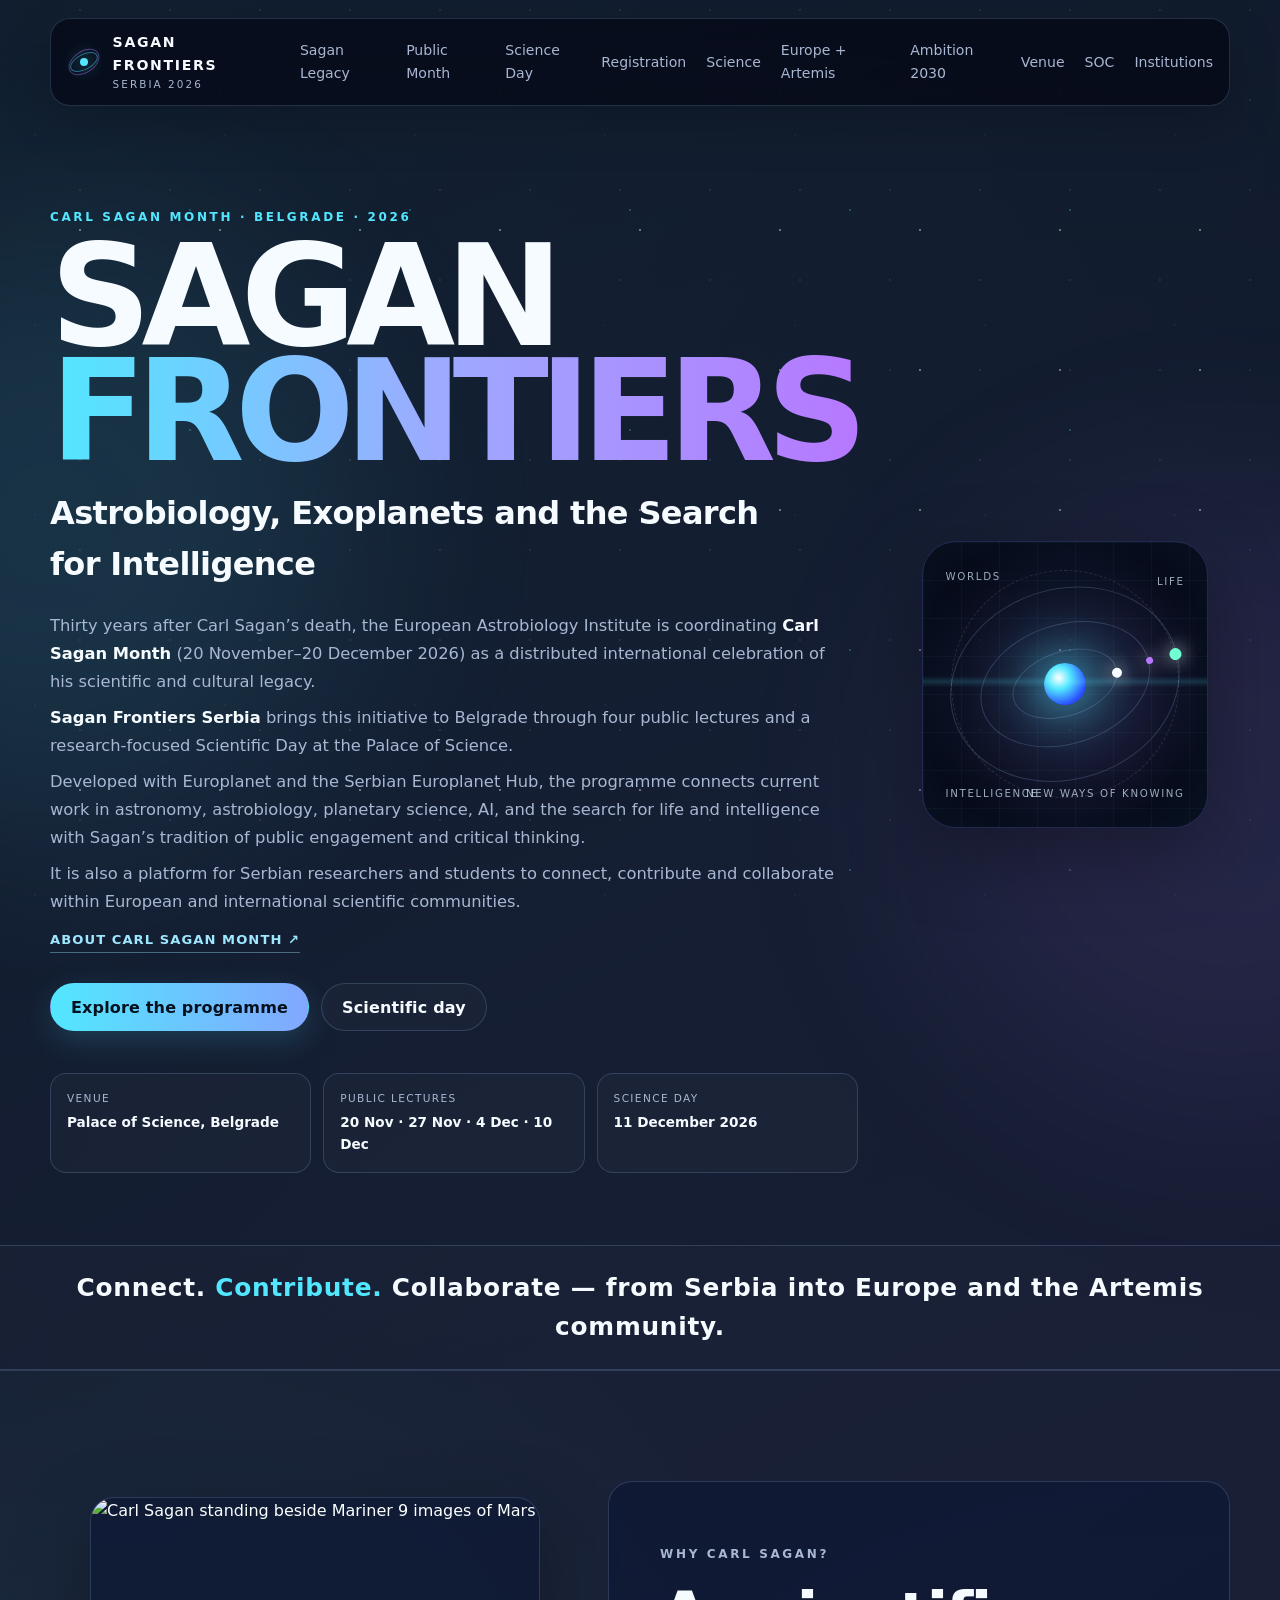
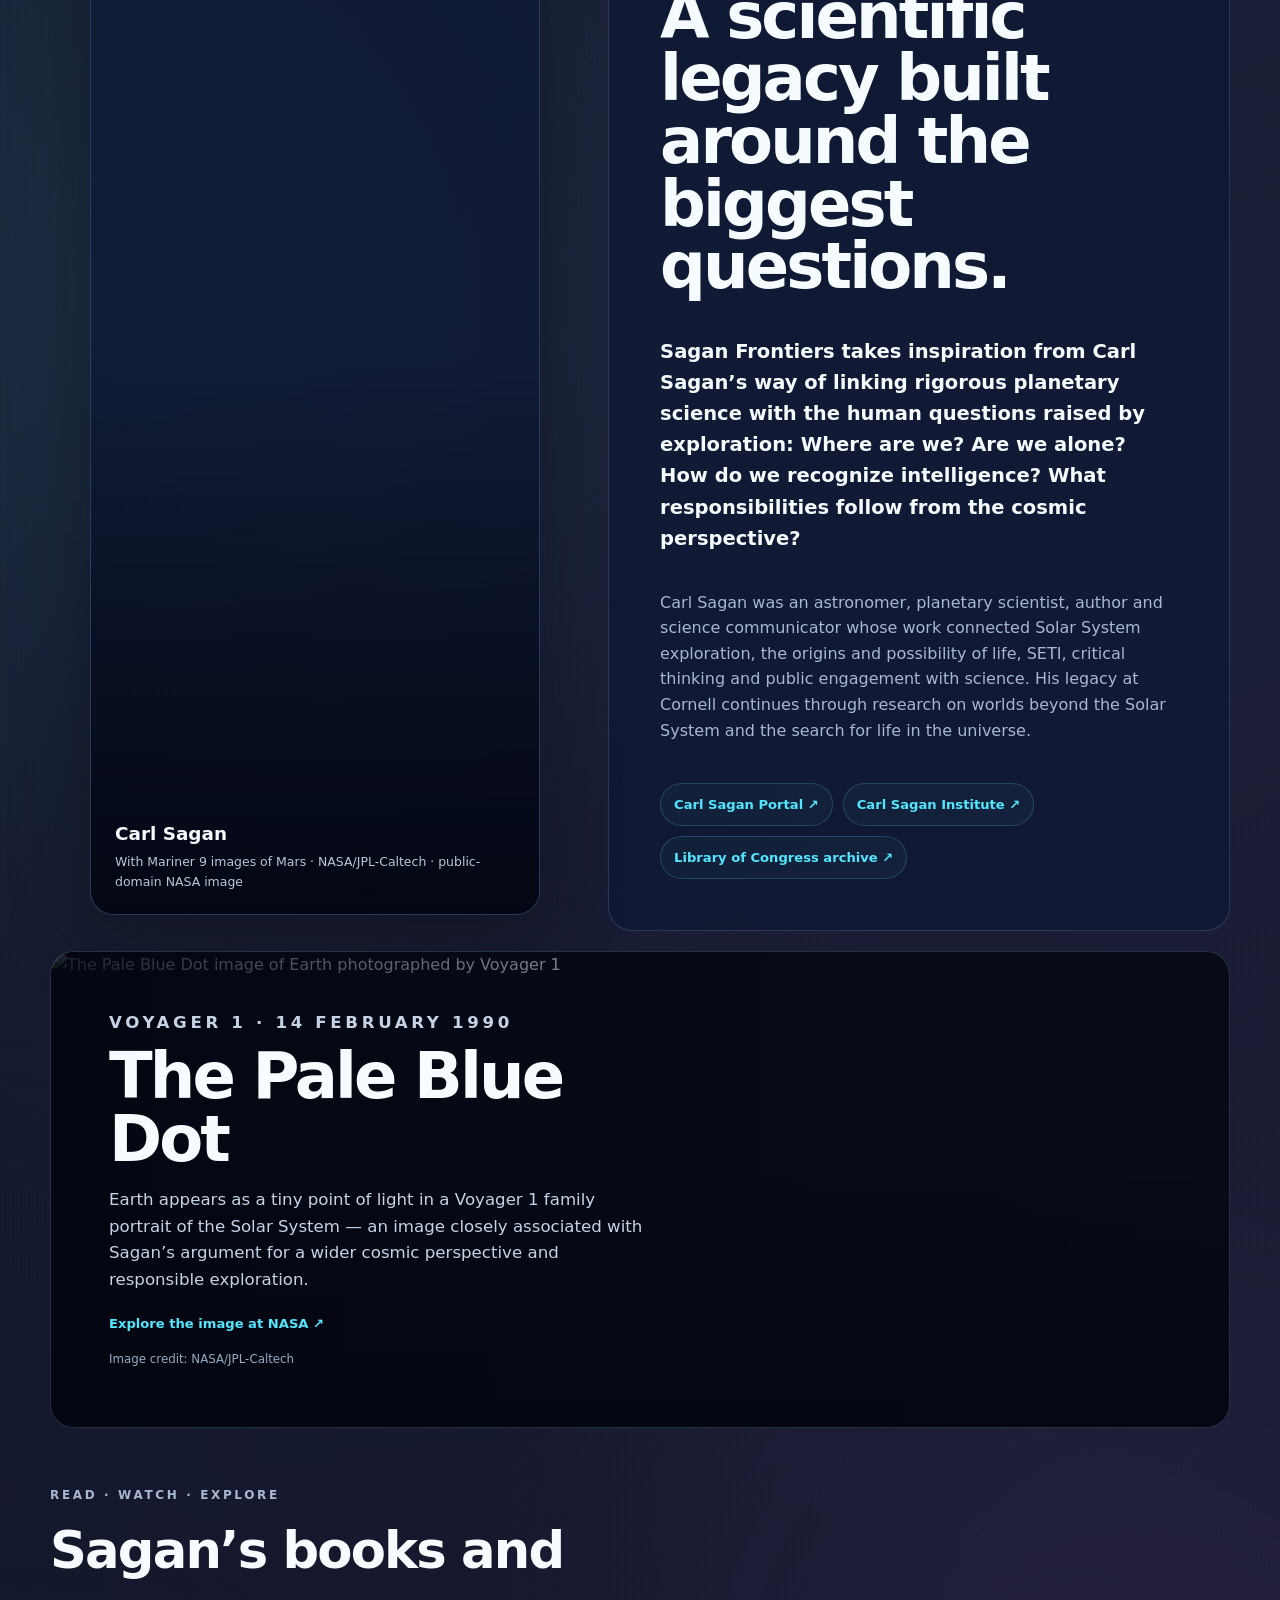
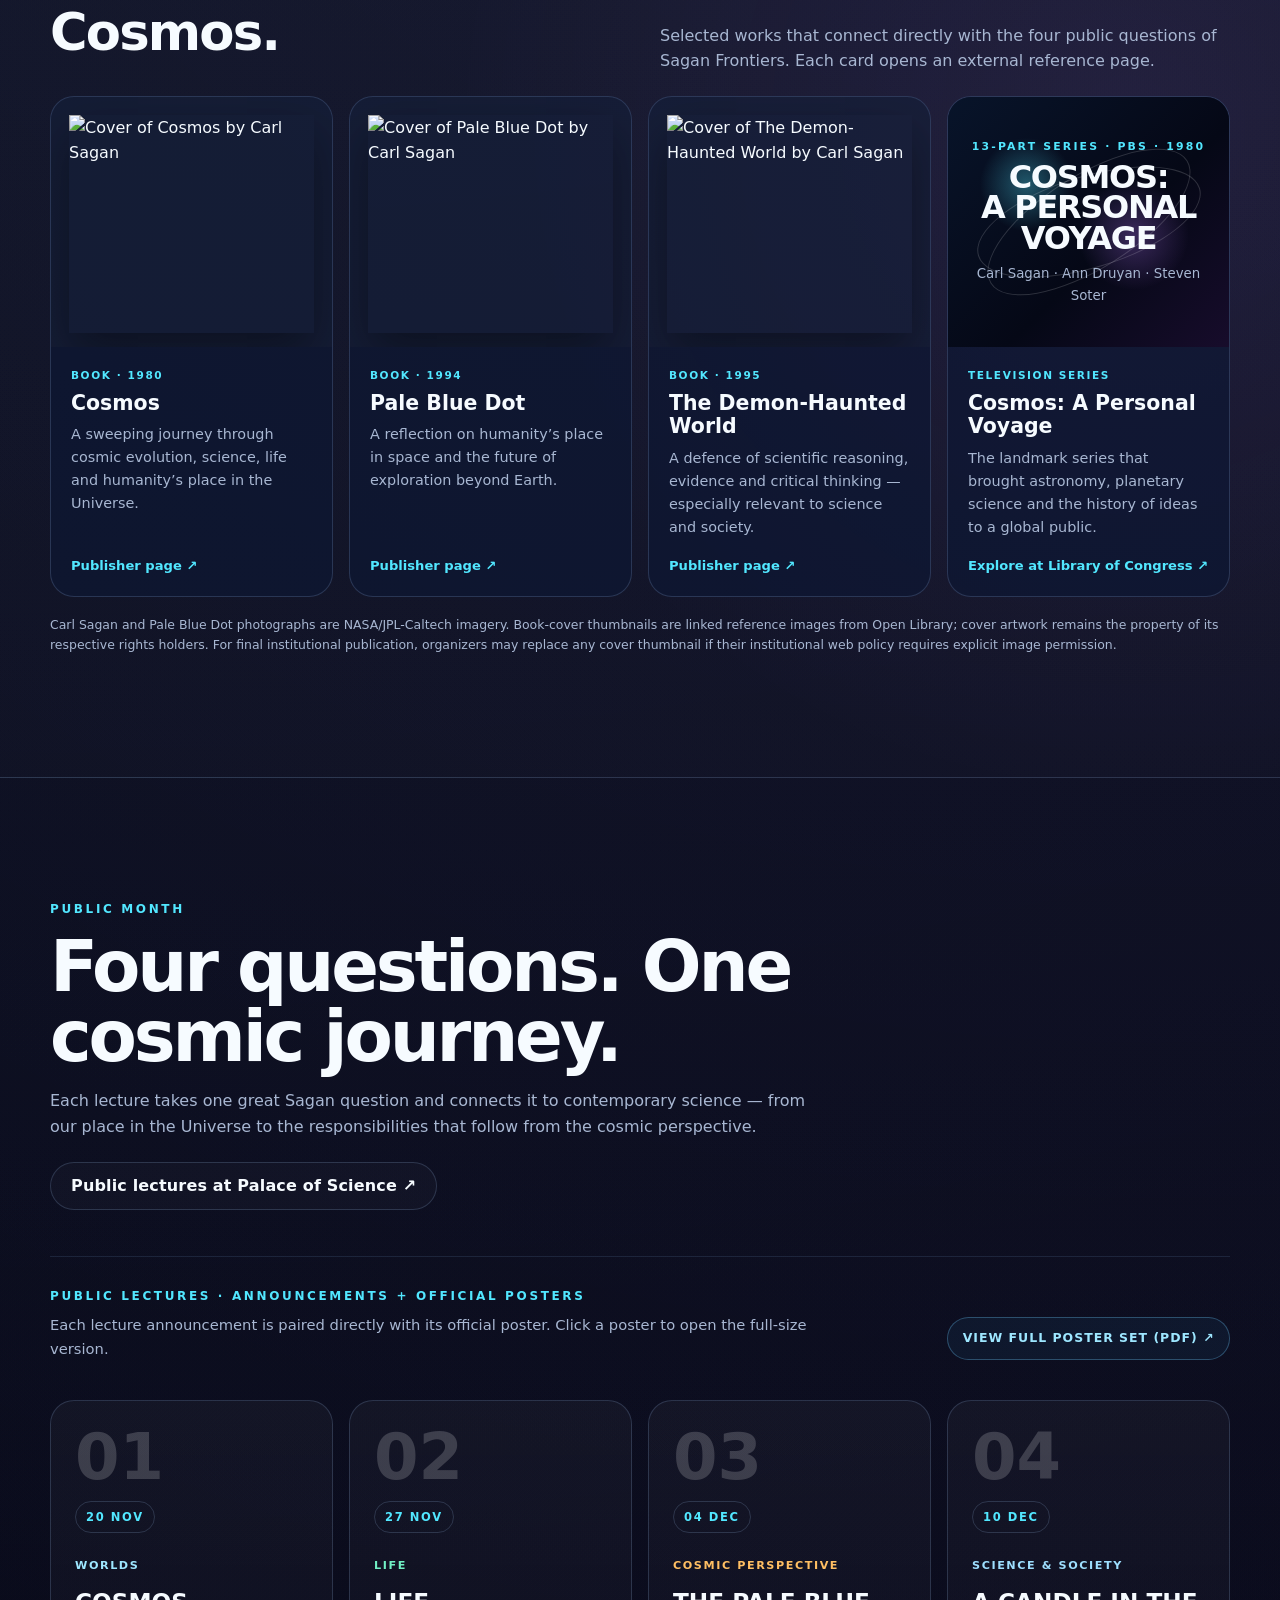
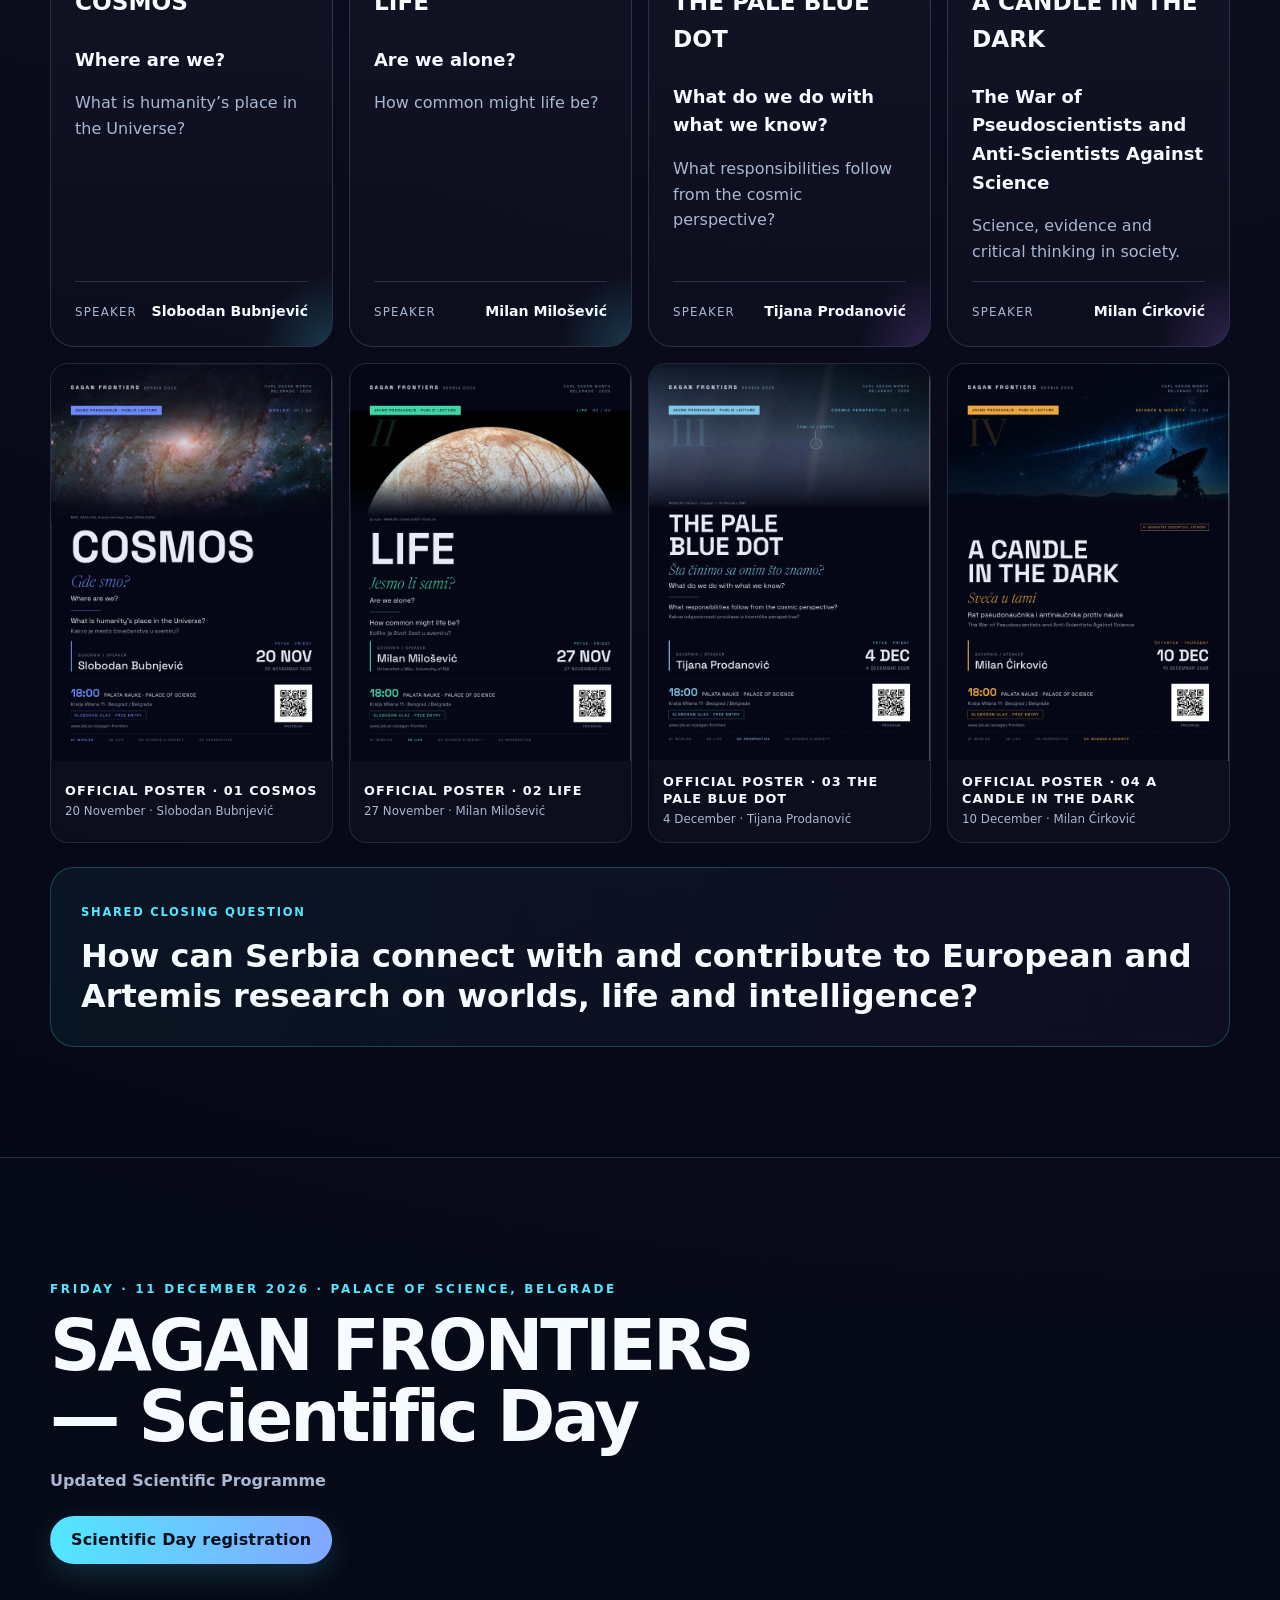
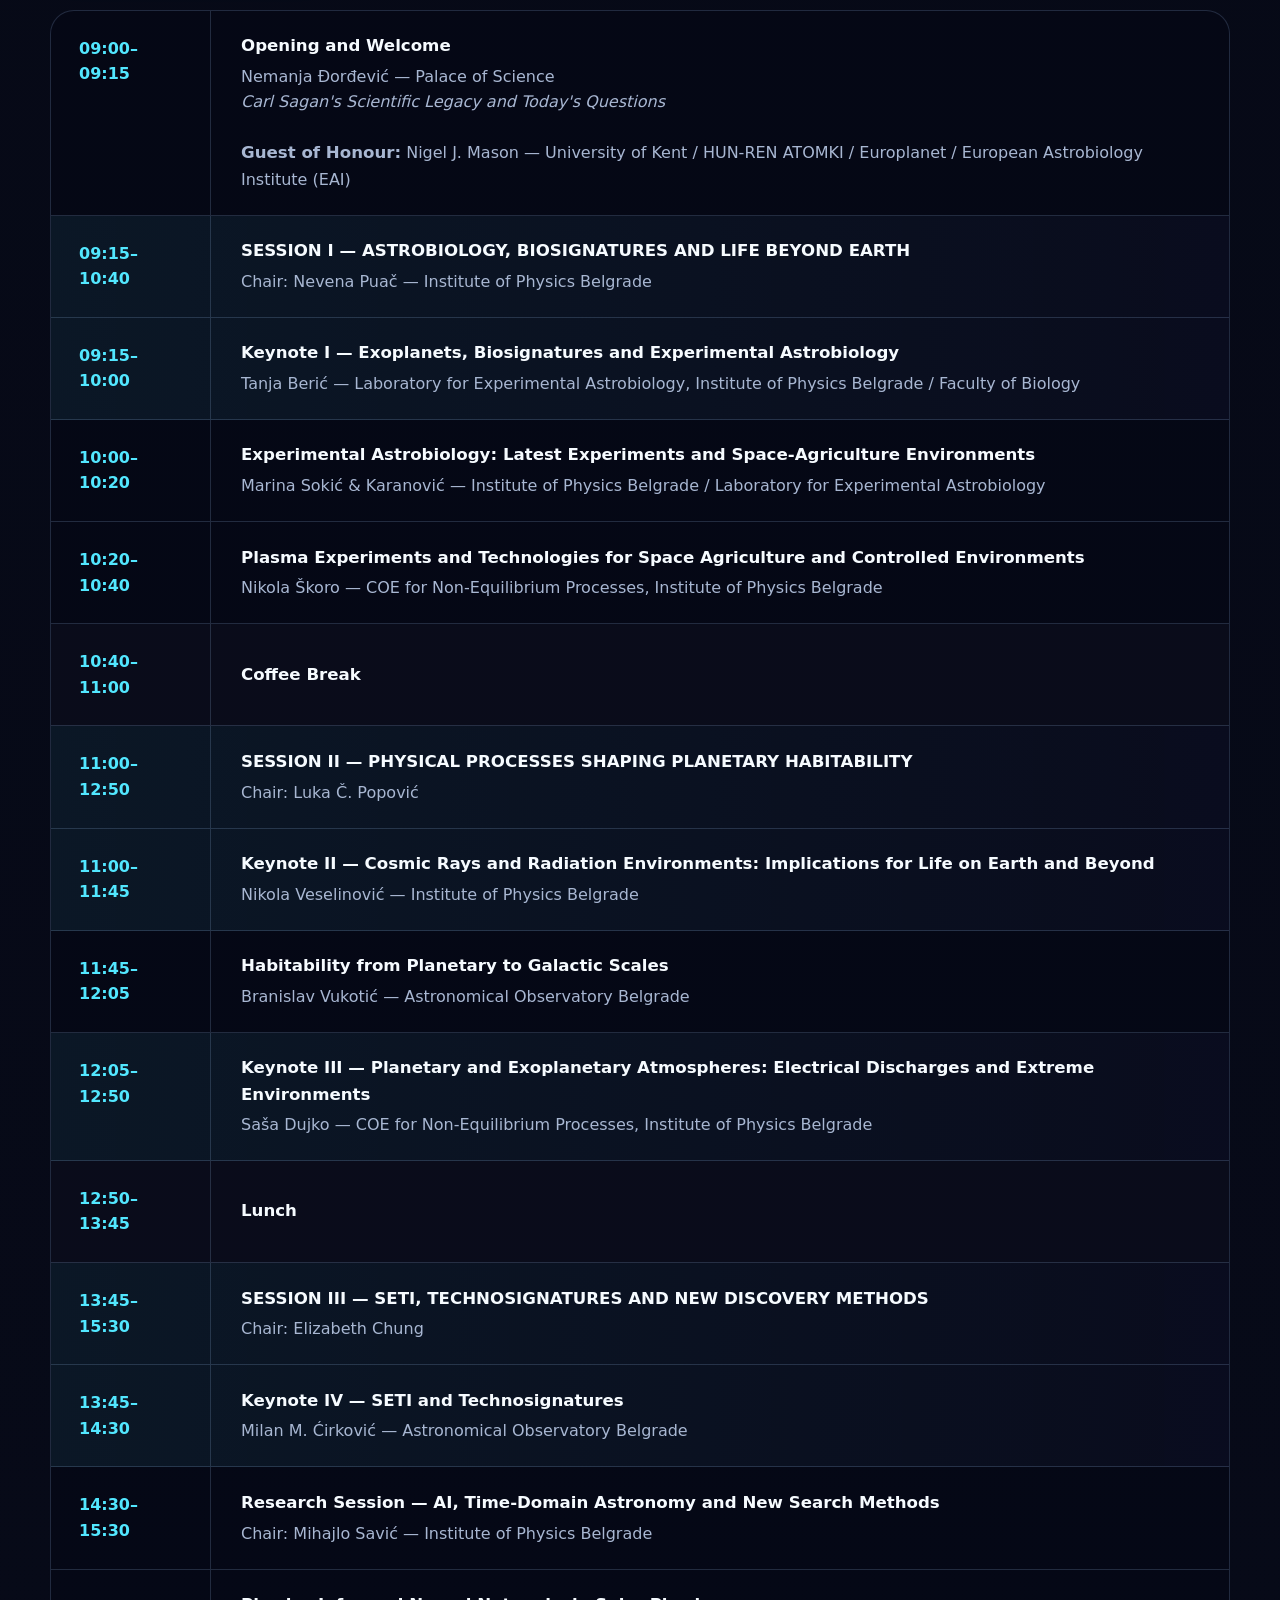
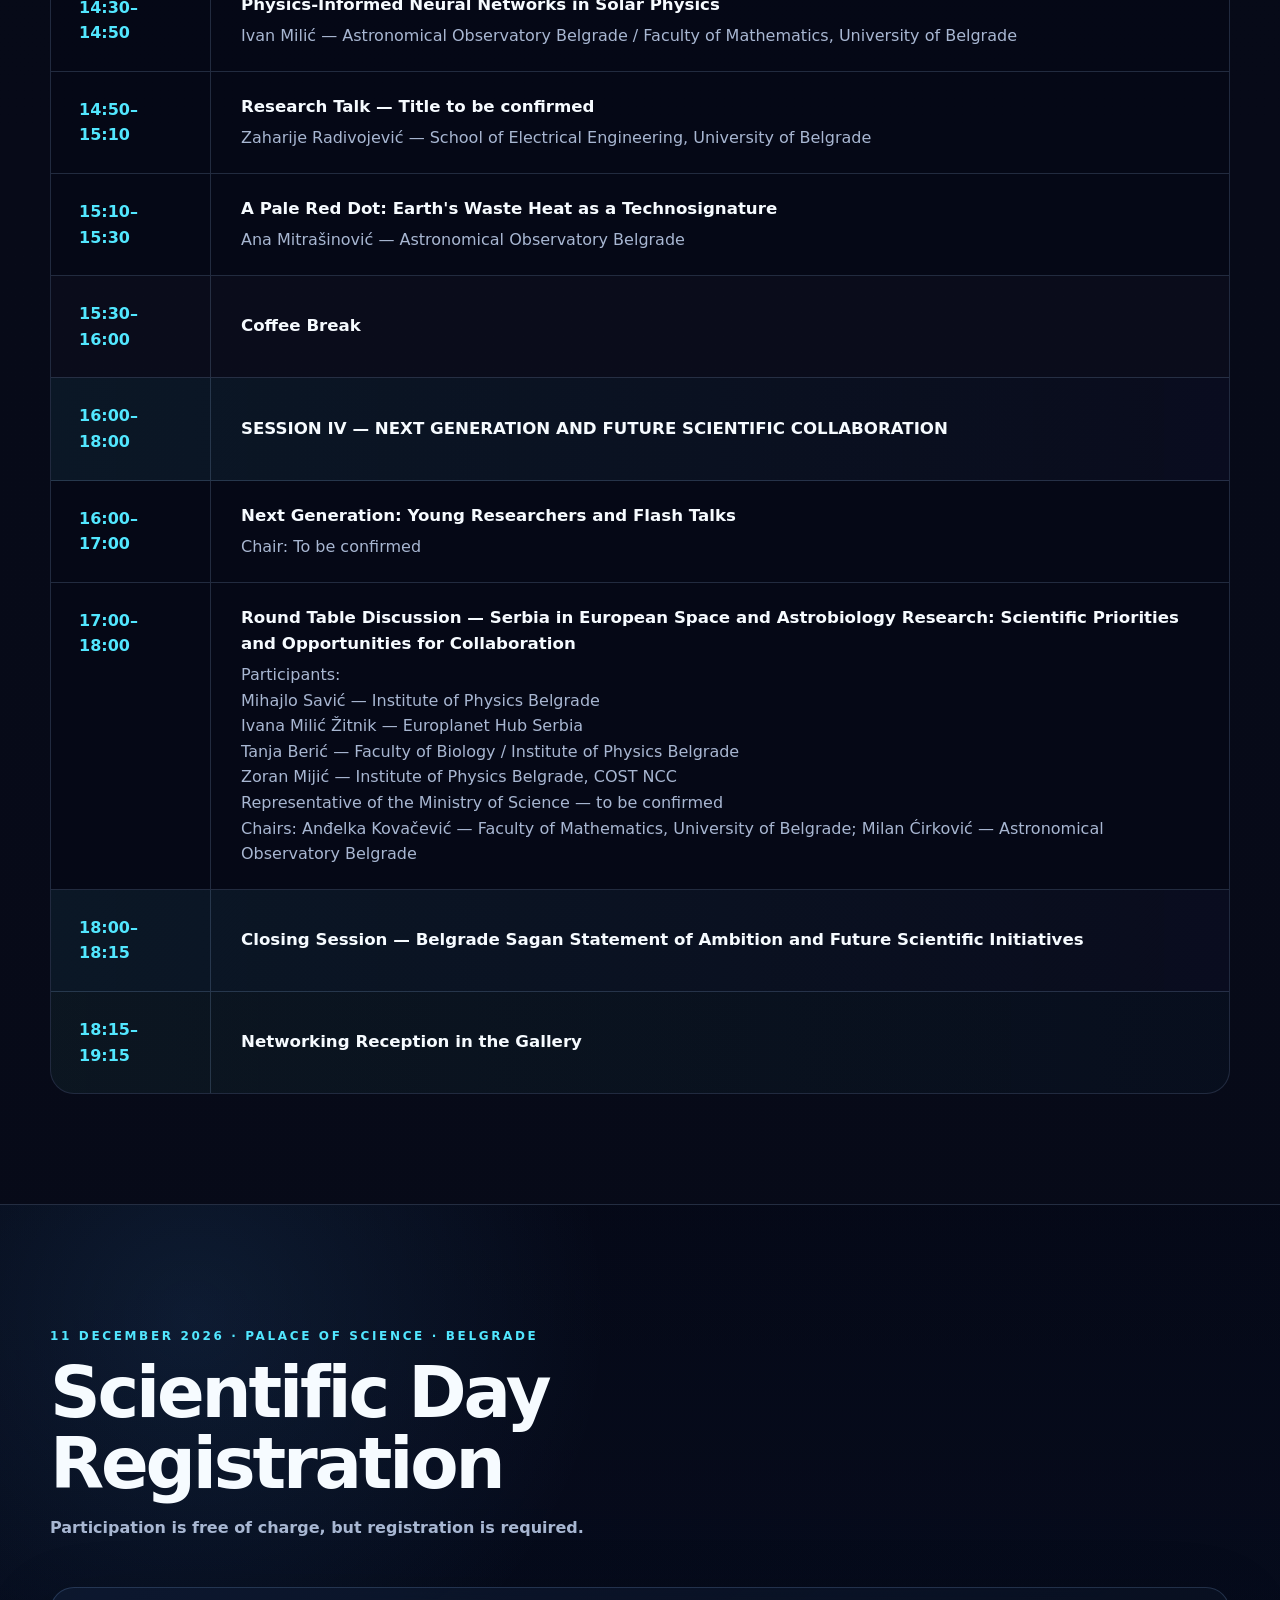
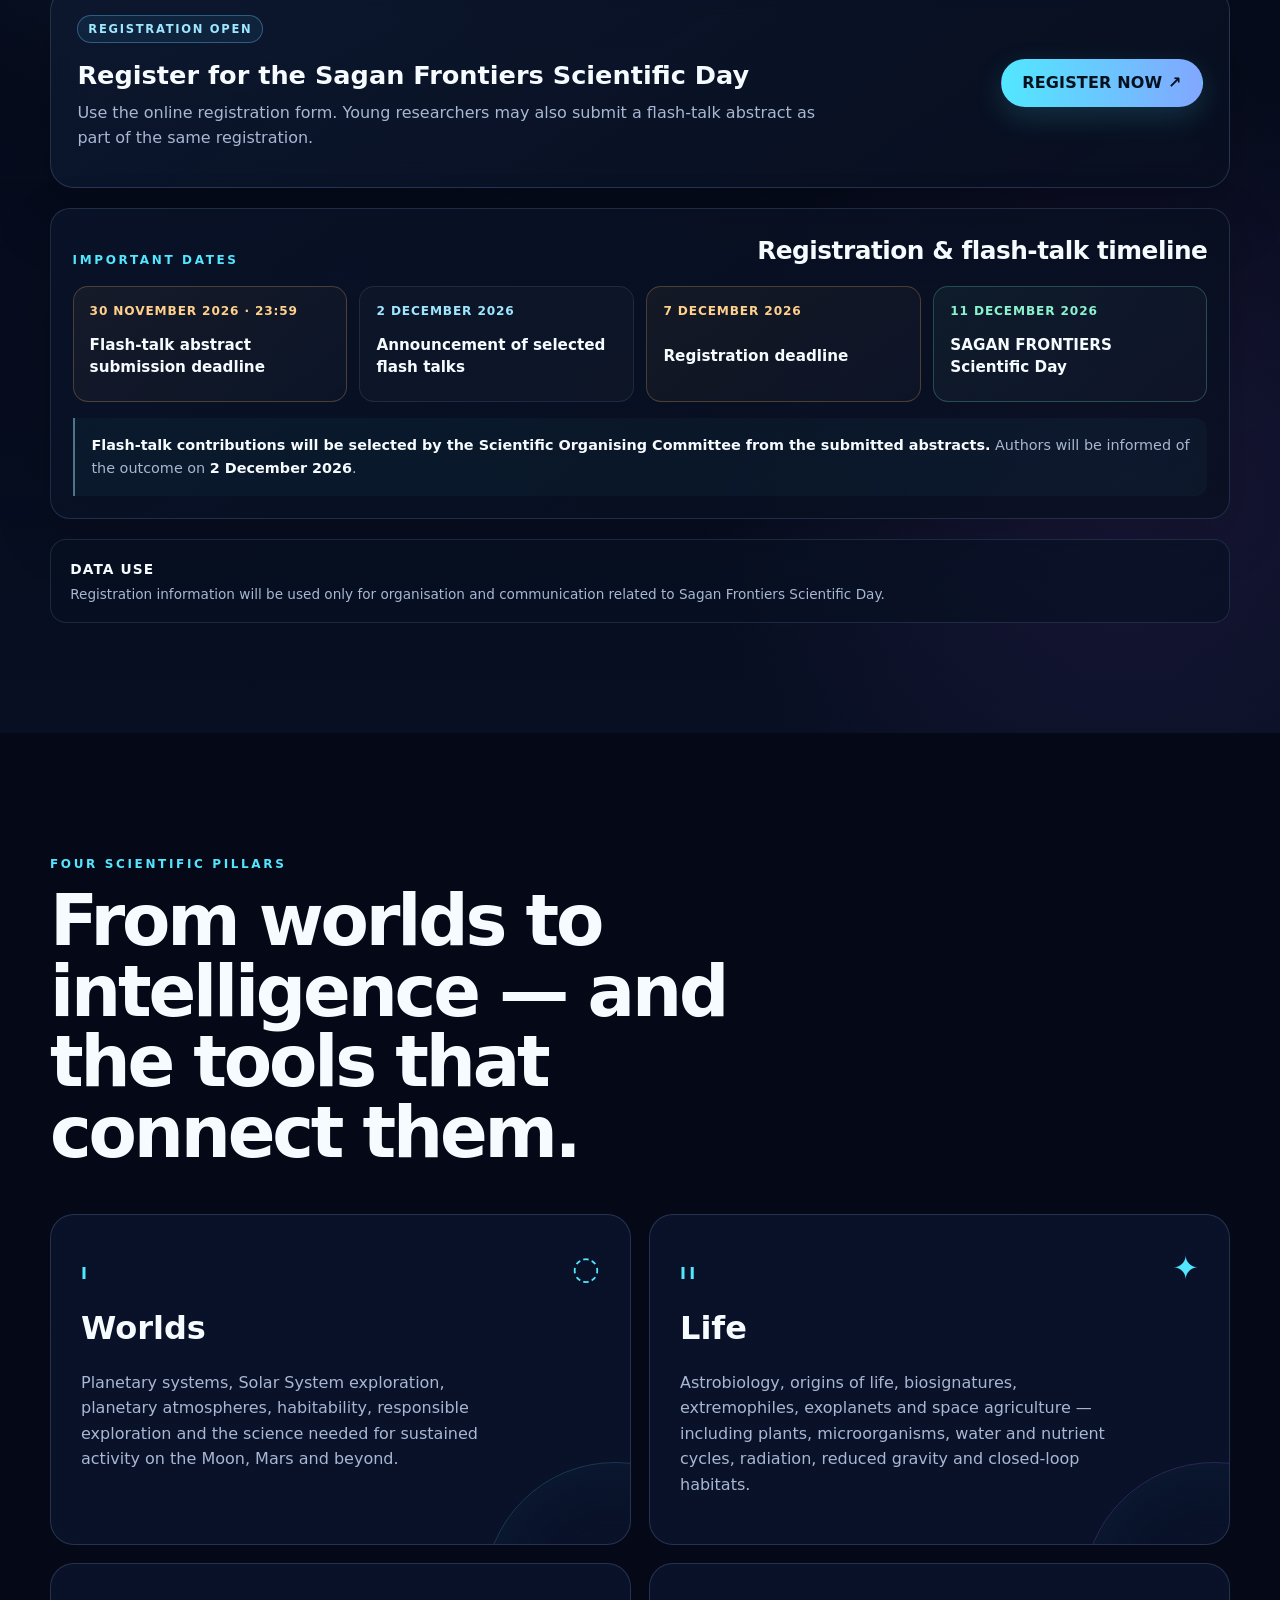
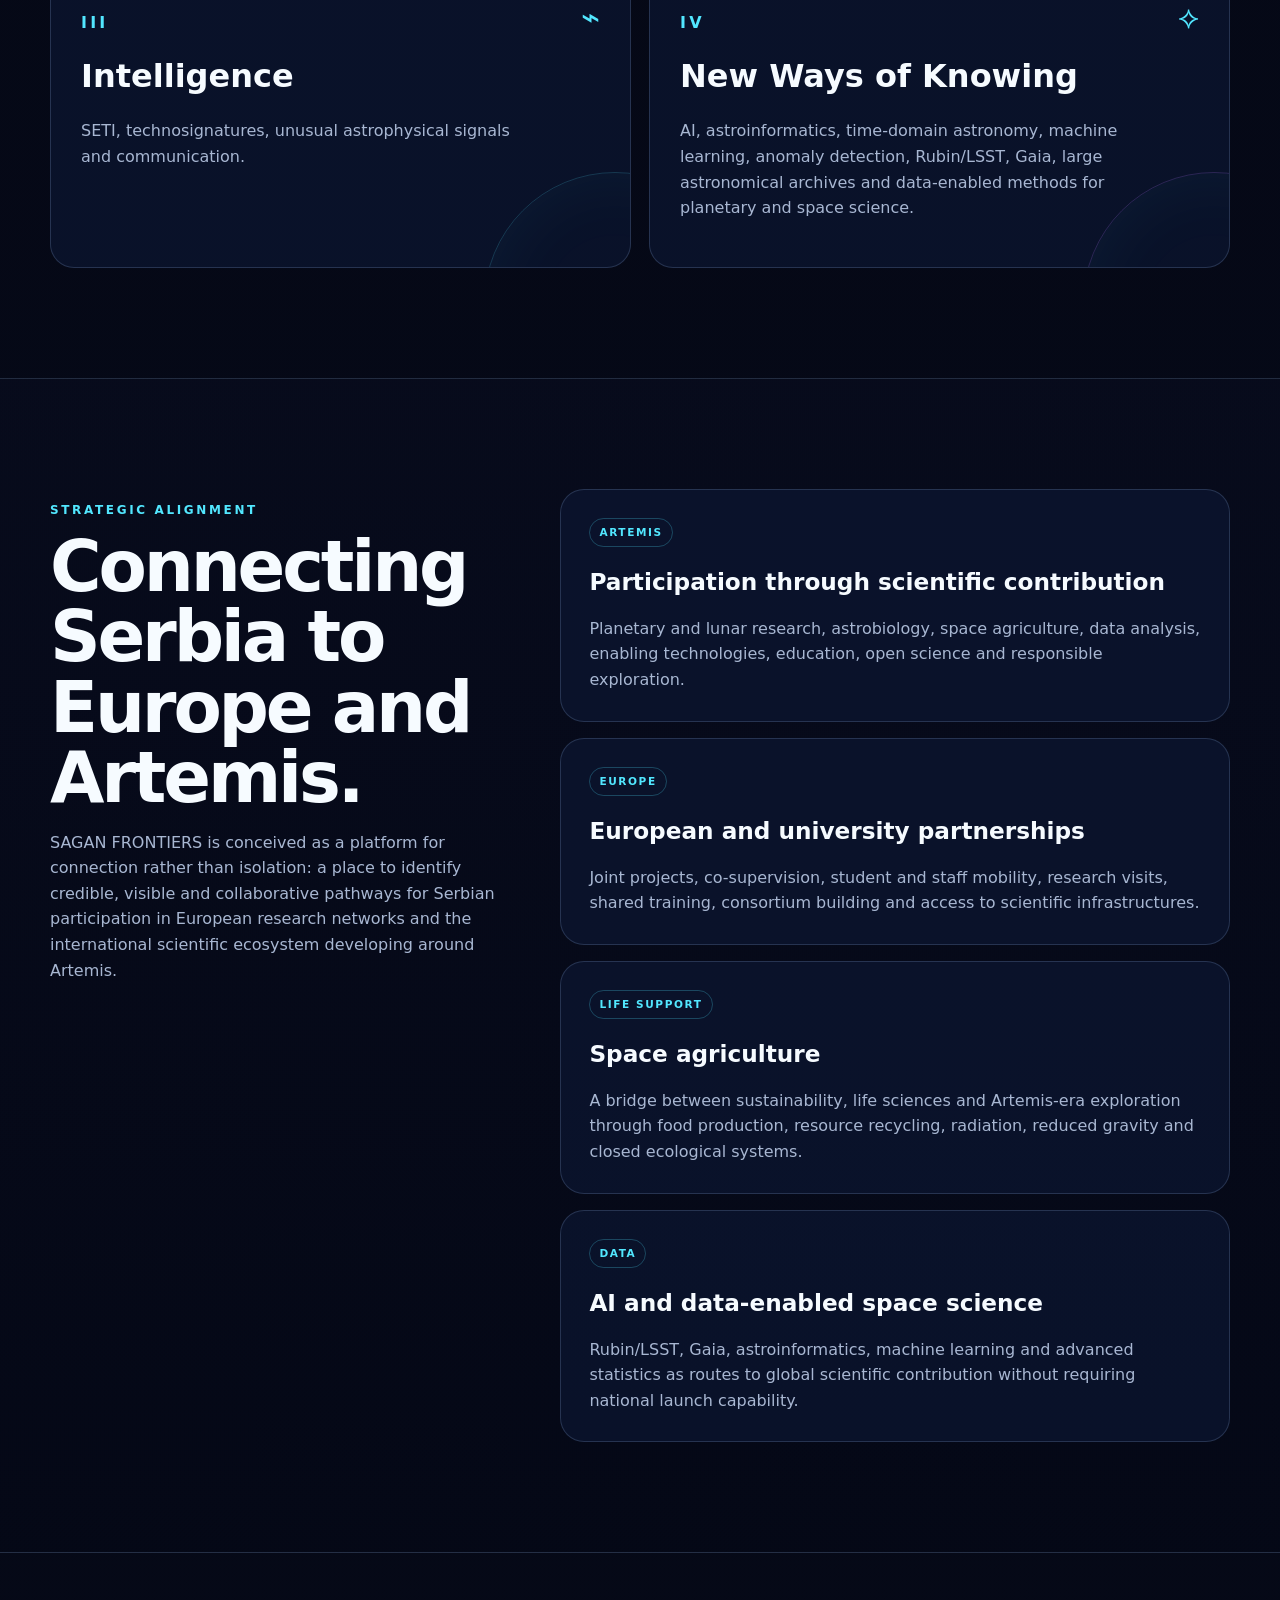
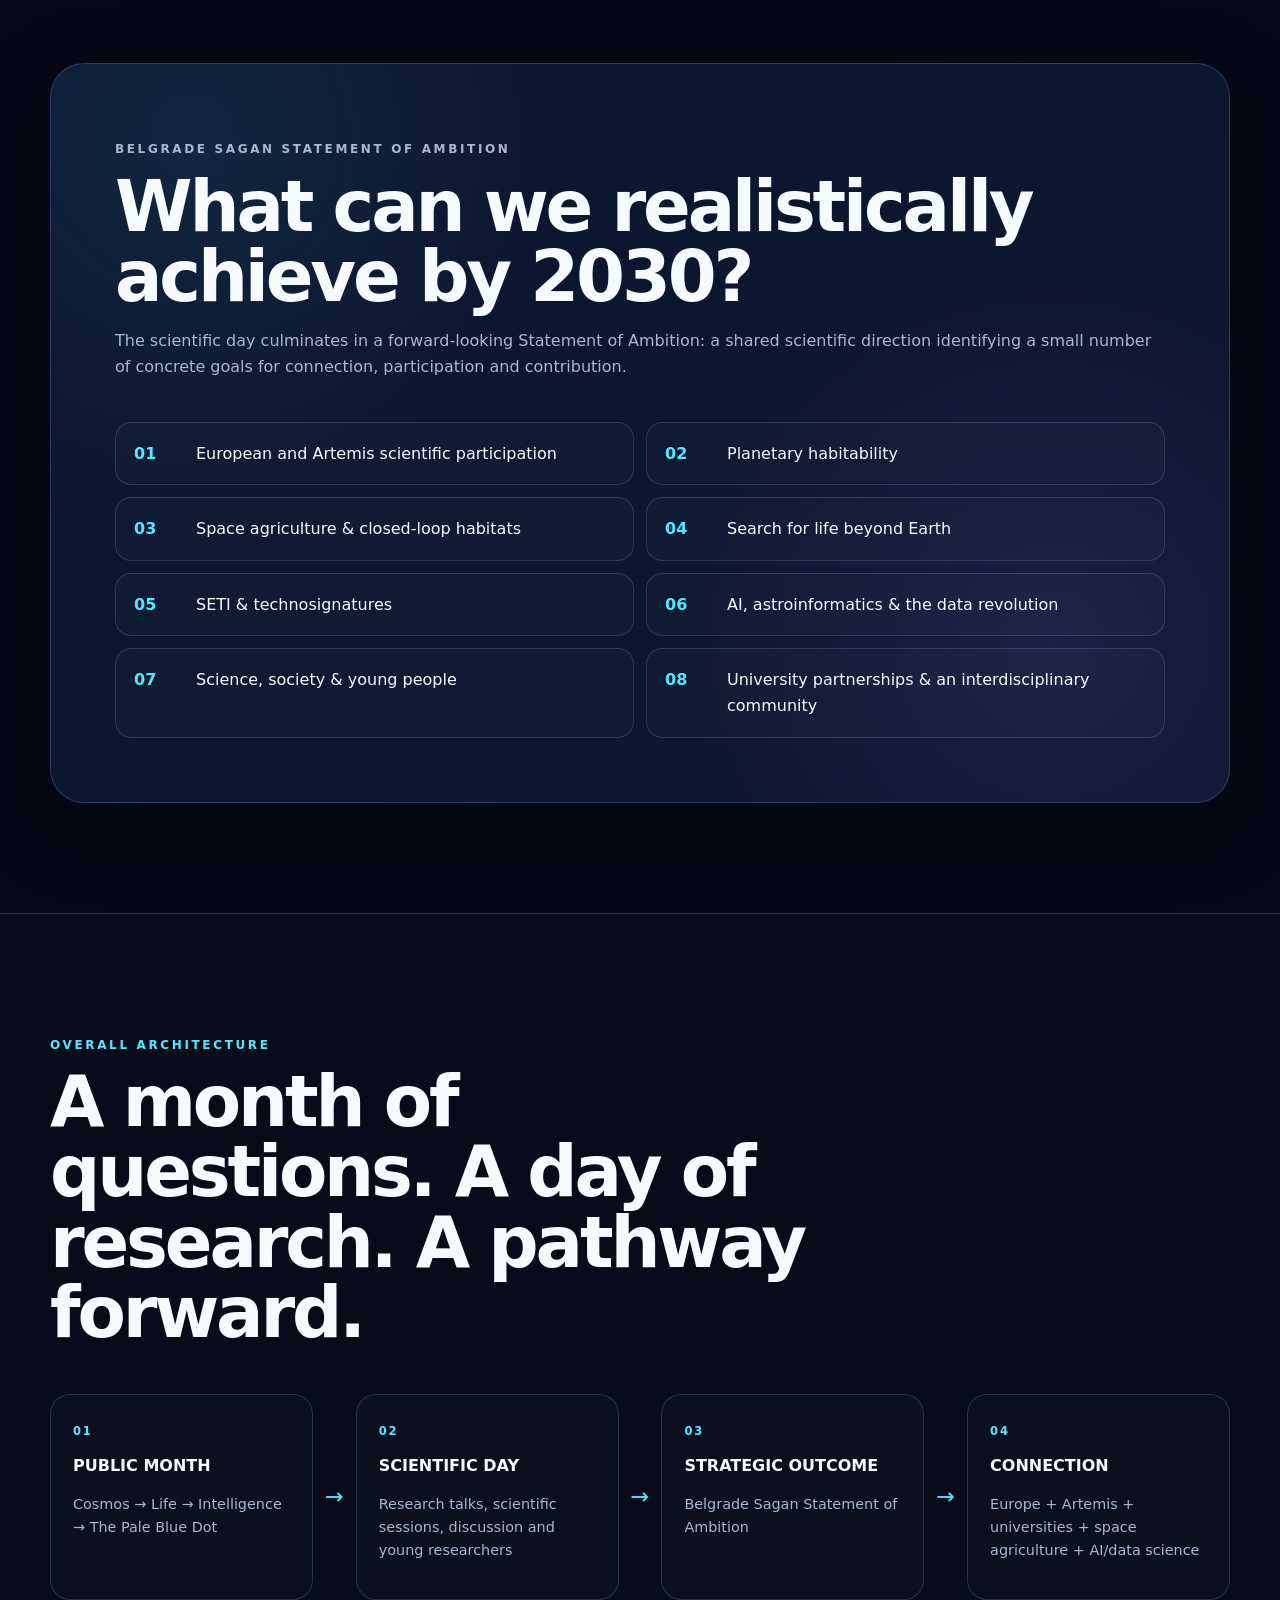
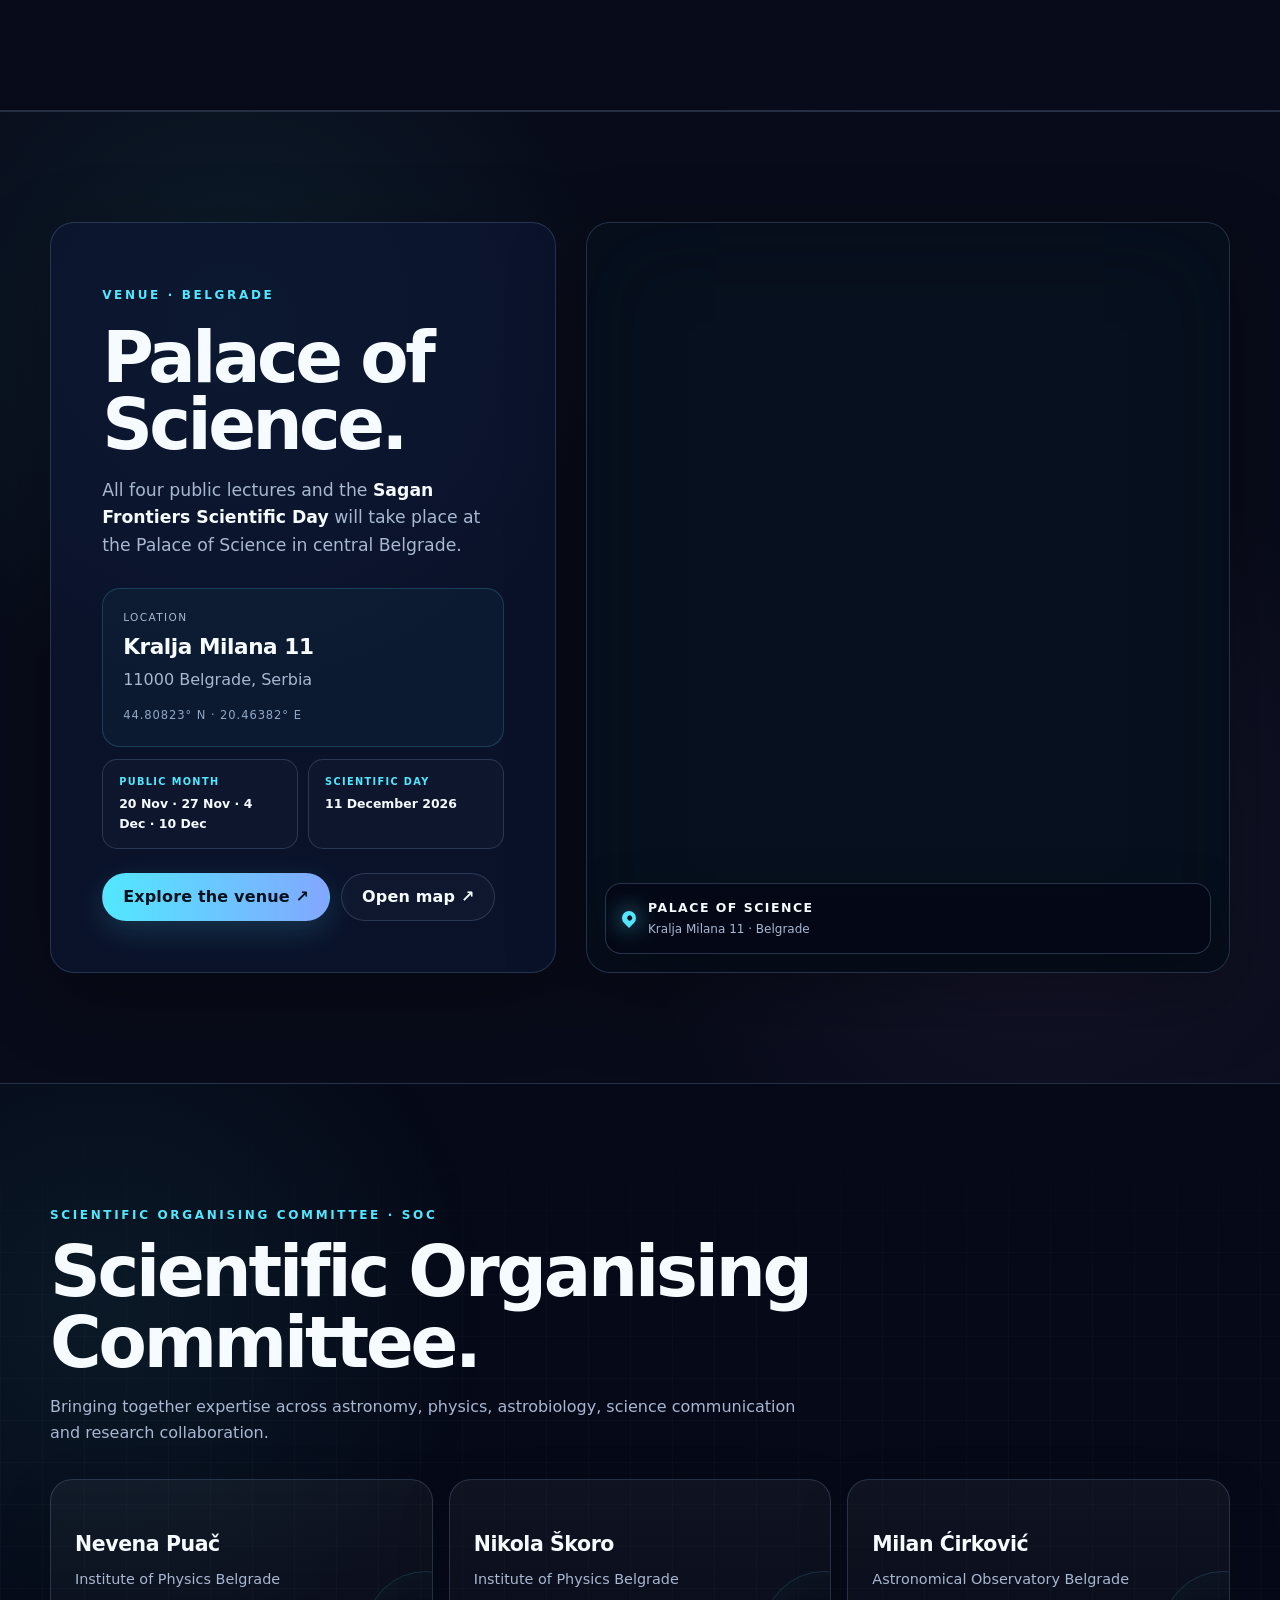
==== commit 1531501f: "Add files via upload" ====
--- a/index.html
+++ b/index.html
@@ -355,7 +355,7 @@
               <strong>Announcement of selected flash talks</strong>
             </article>
             <article class="registration-date-card deadline">
-              <time datetime="2026-12-04">4 December 2026</time>
+              <time datetime="2026-12-07">7 December 2026</time>
               <strong>Registration deadline</strong>
             </article>
             <article class="registration-date-card event-day">
